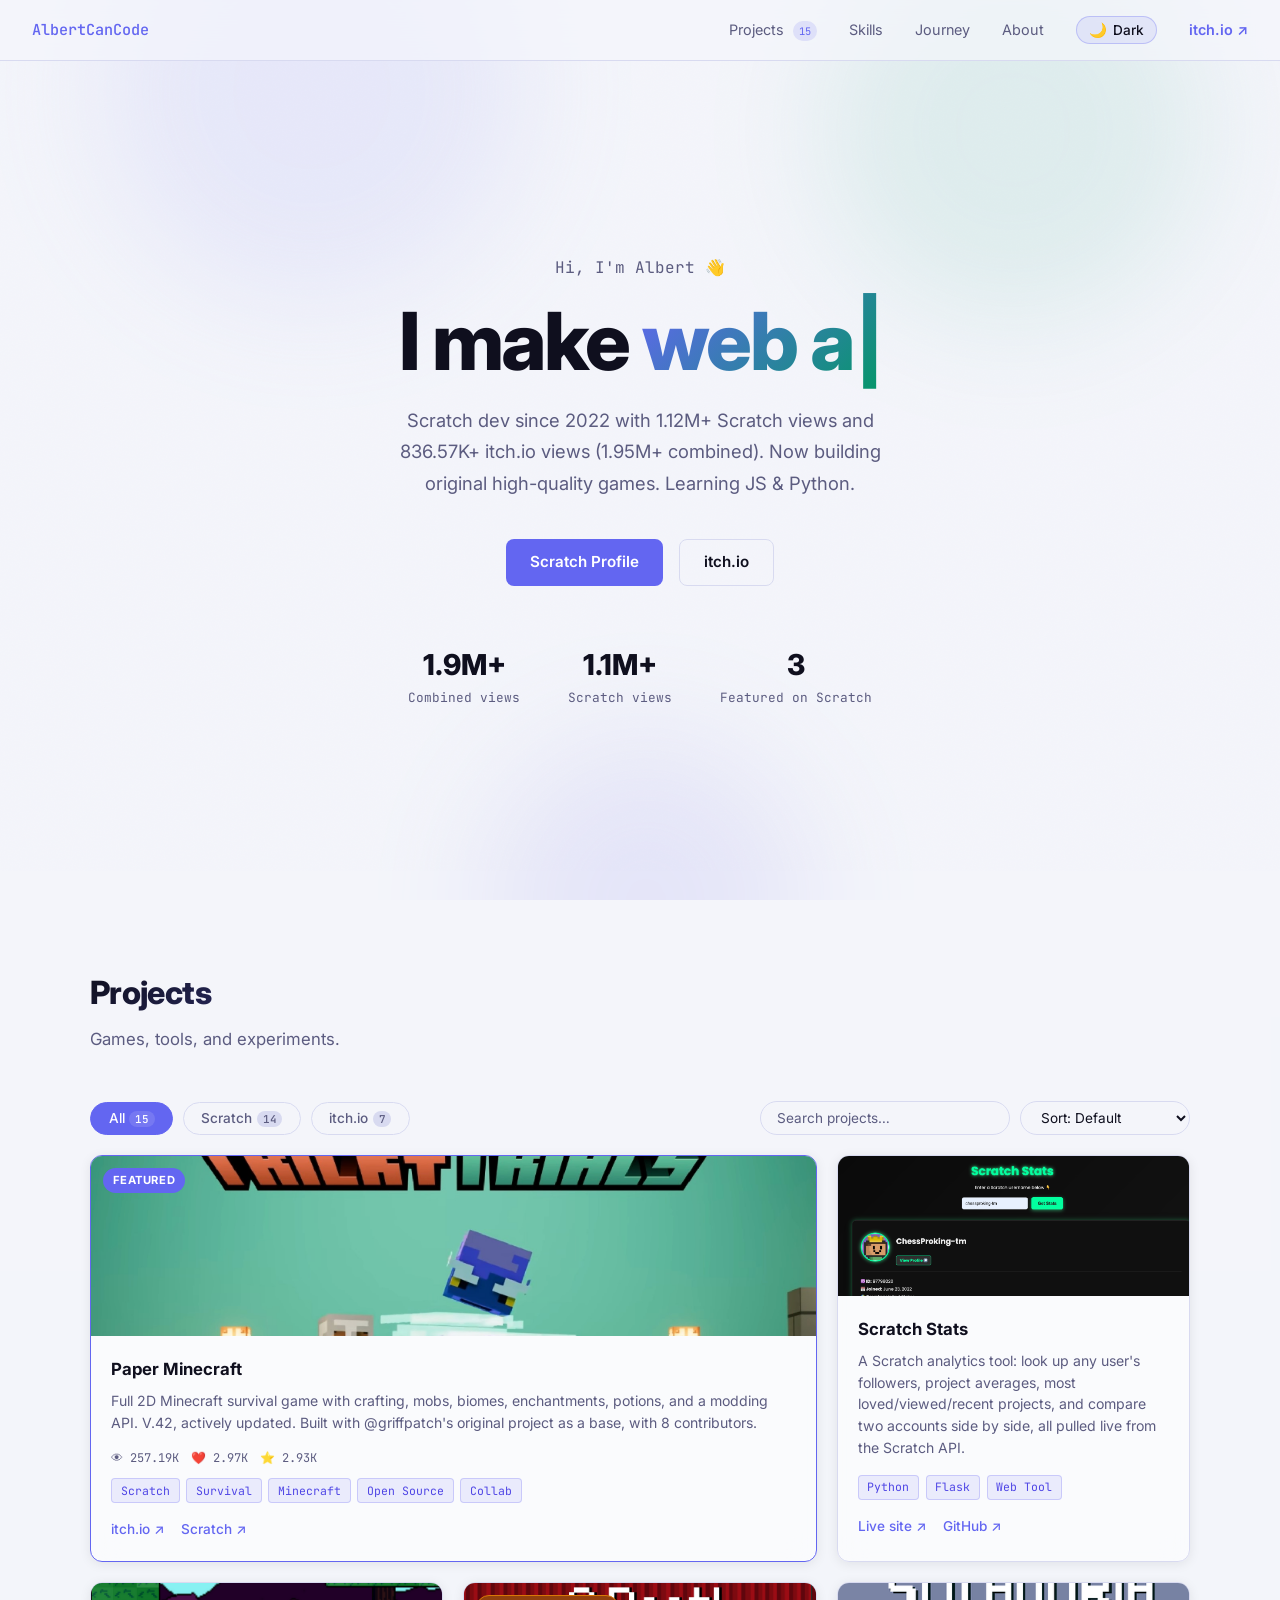
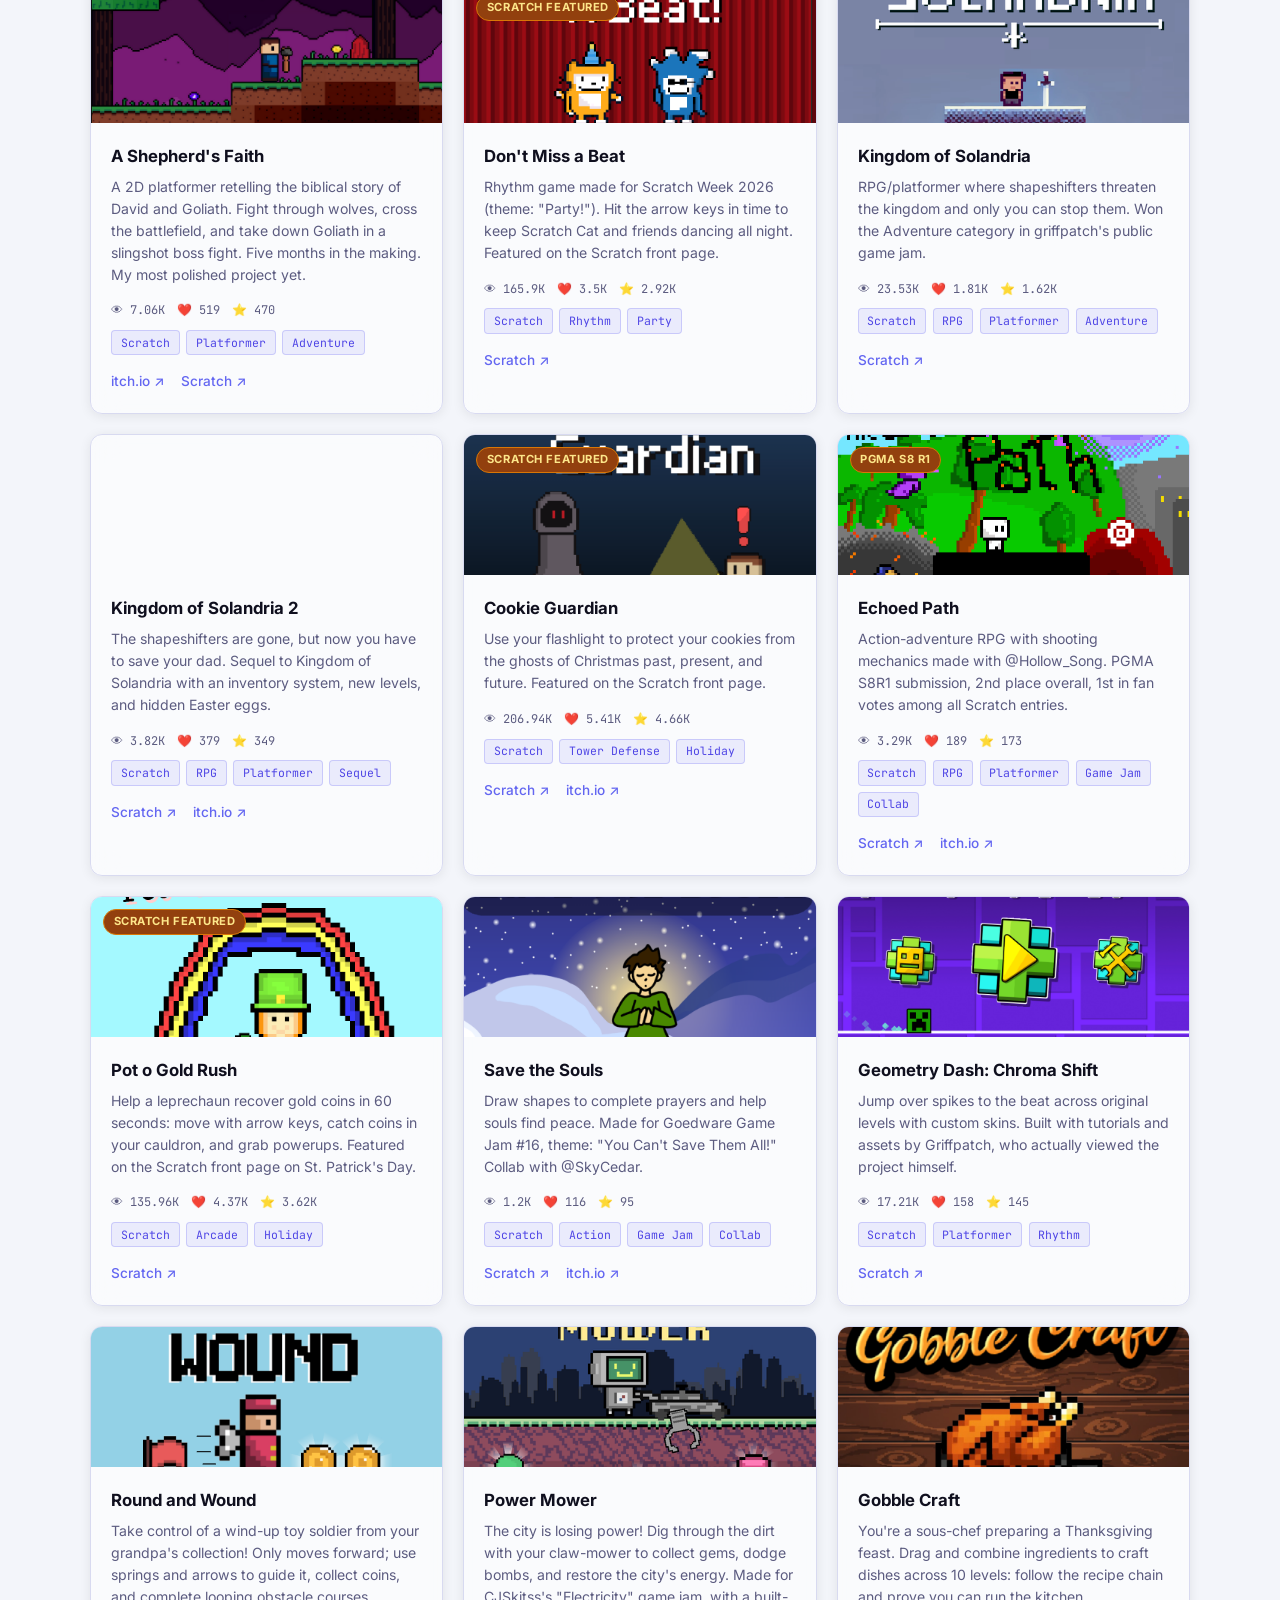
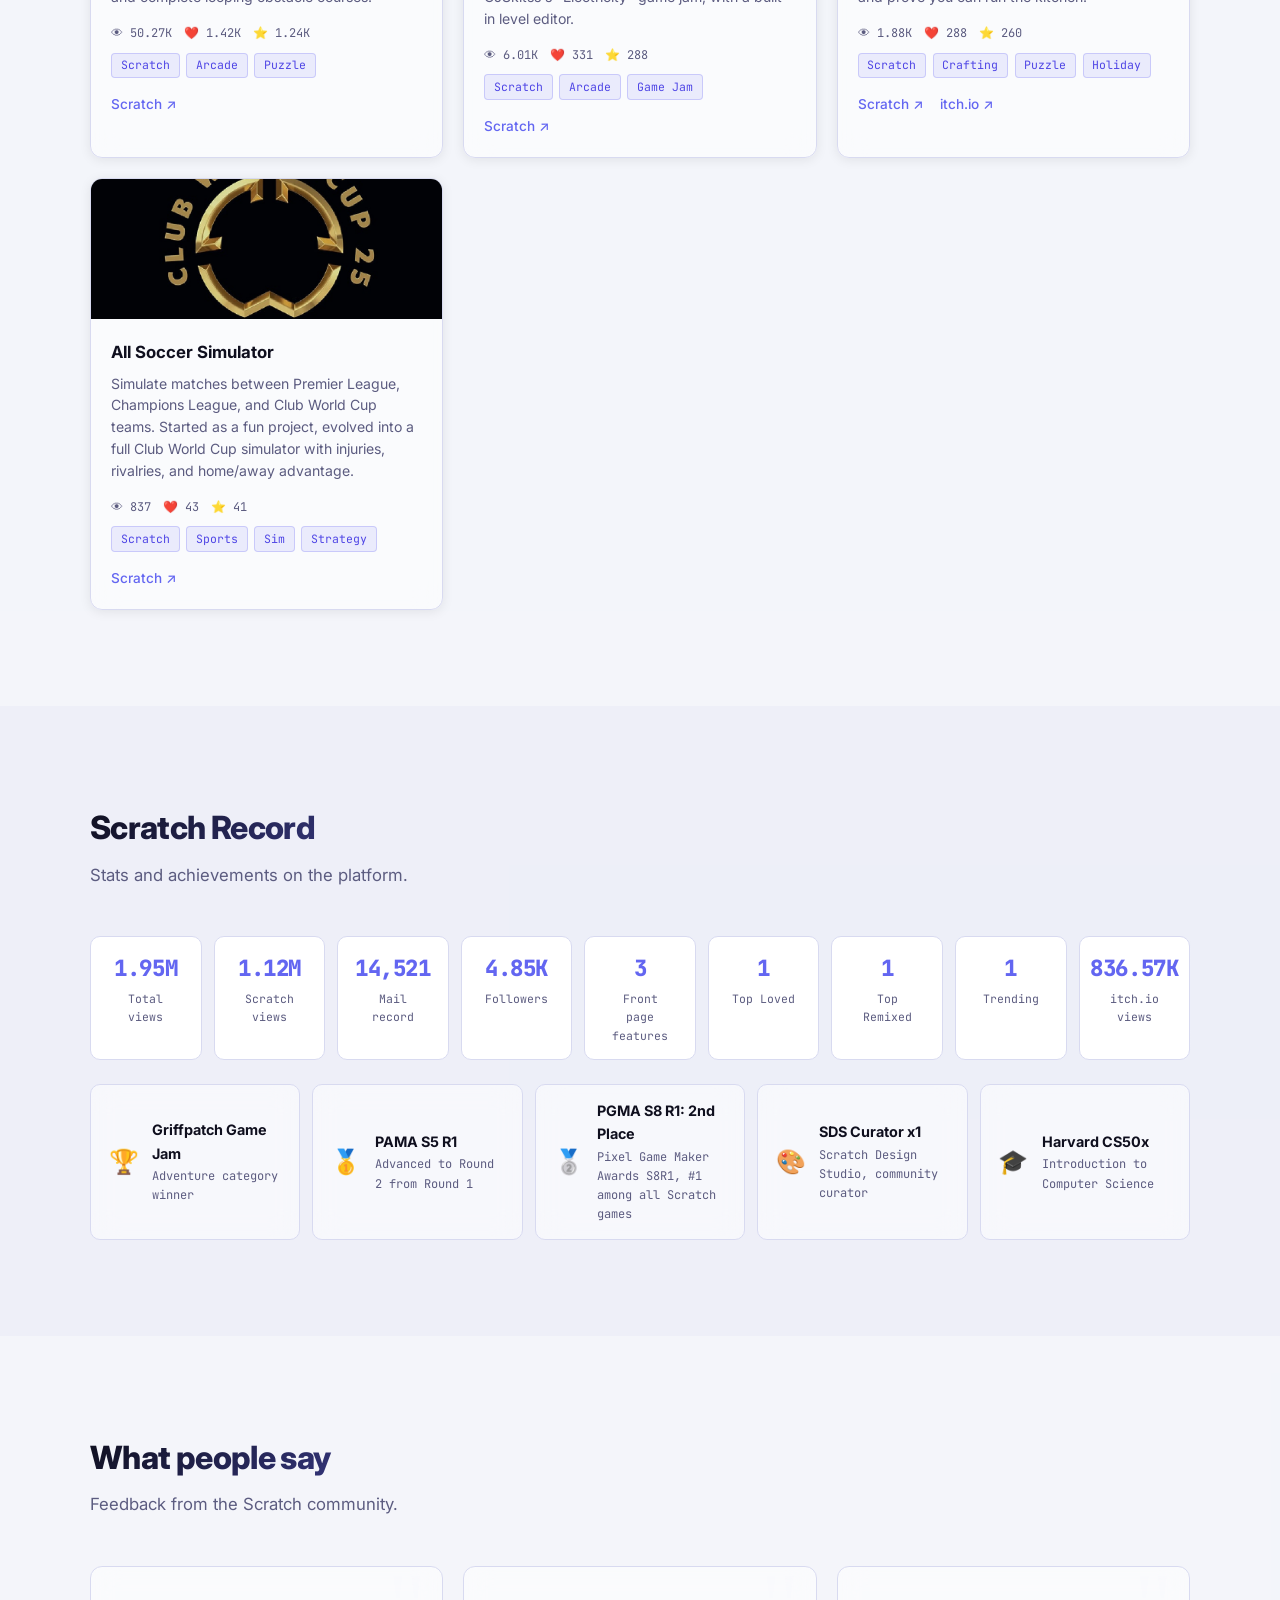
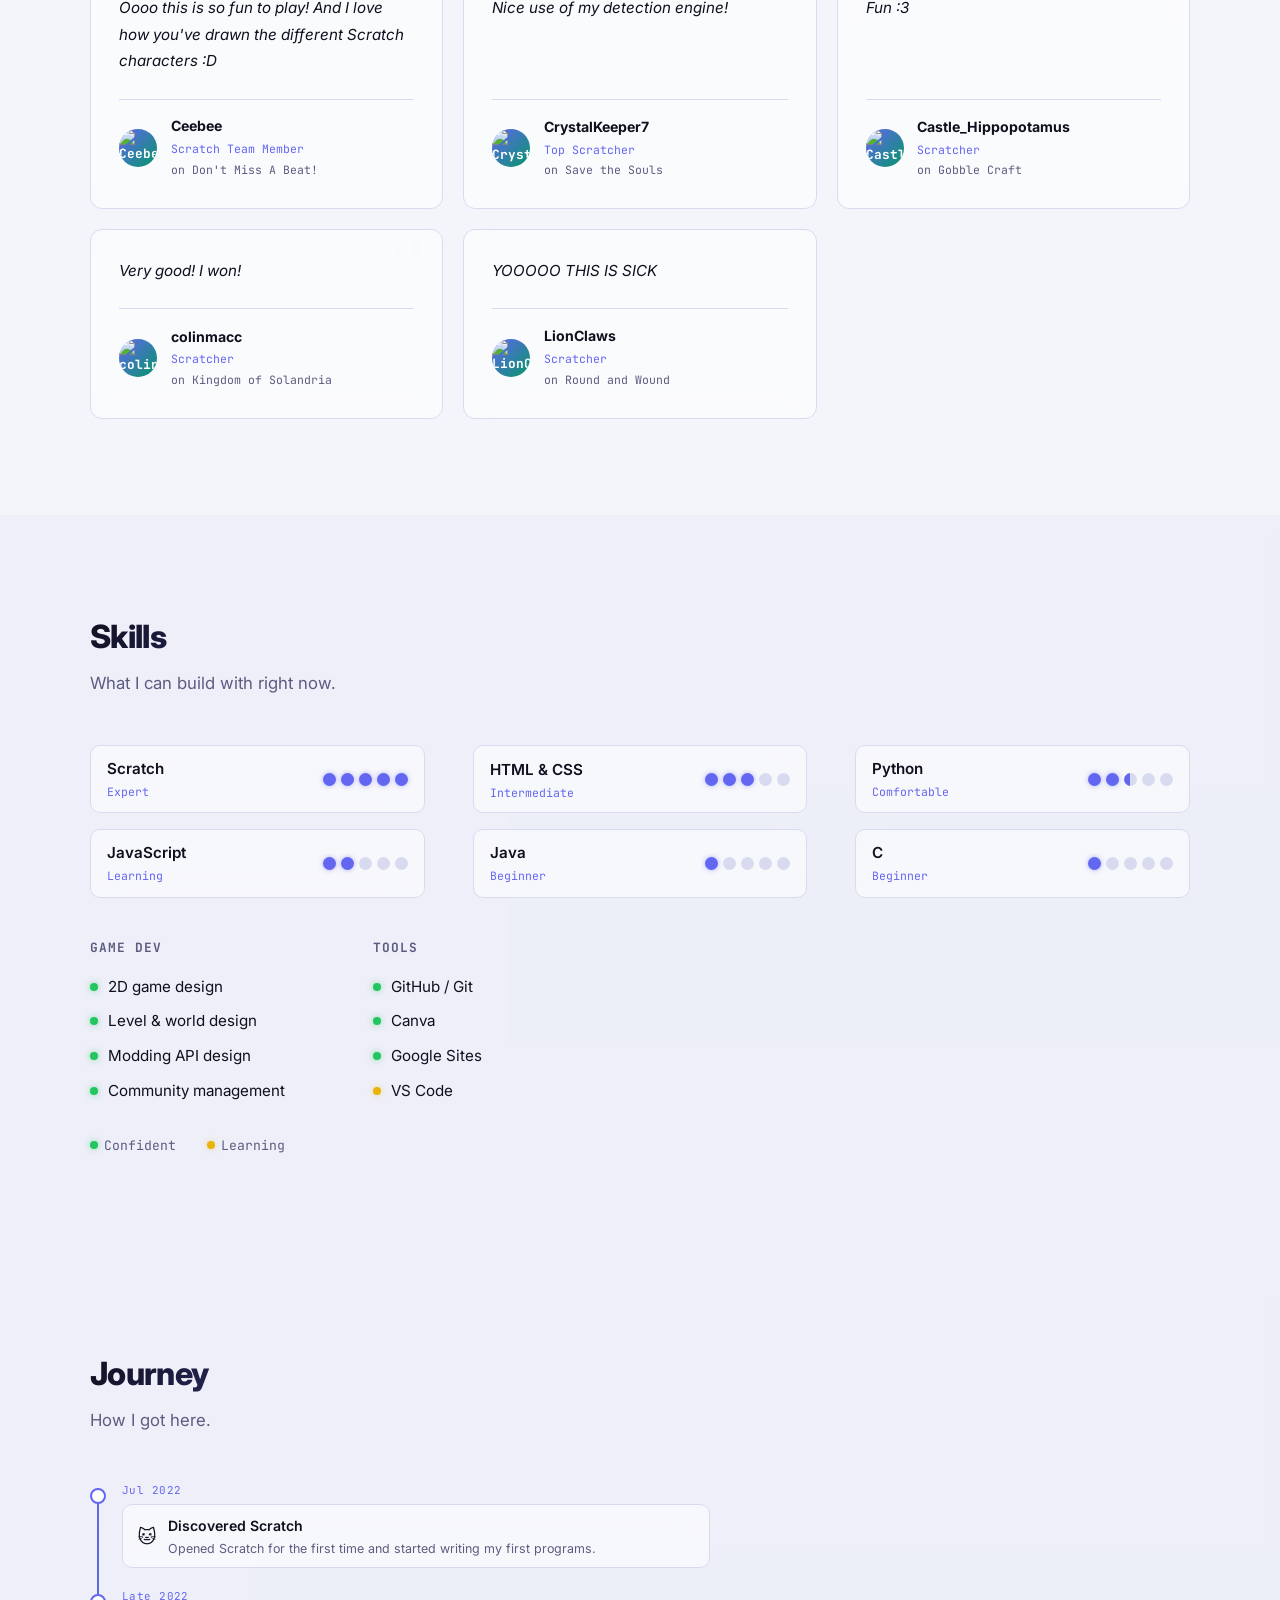
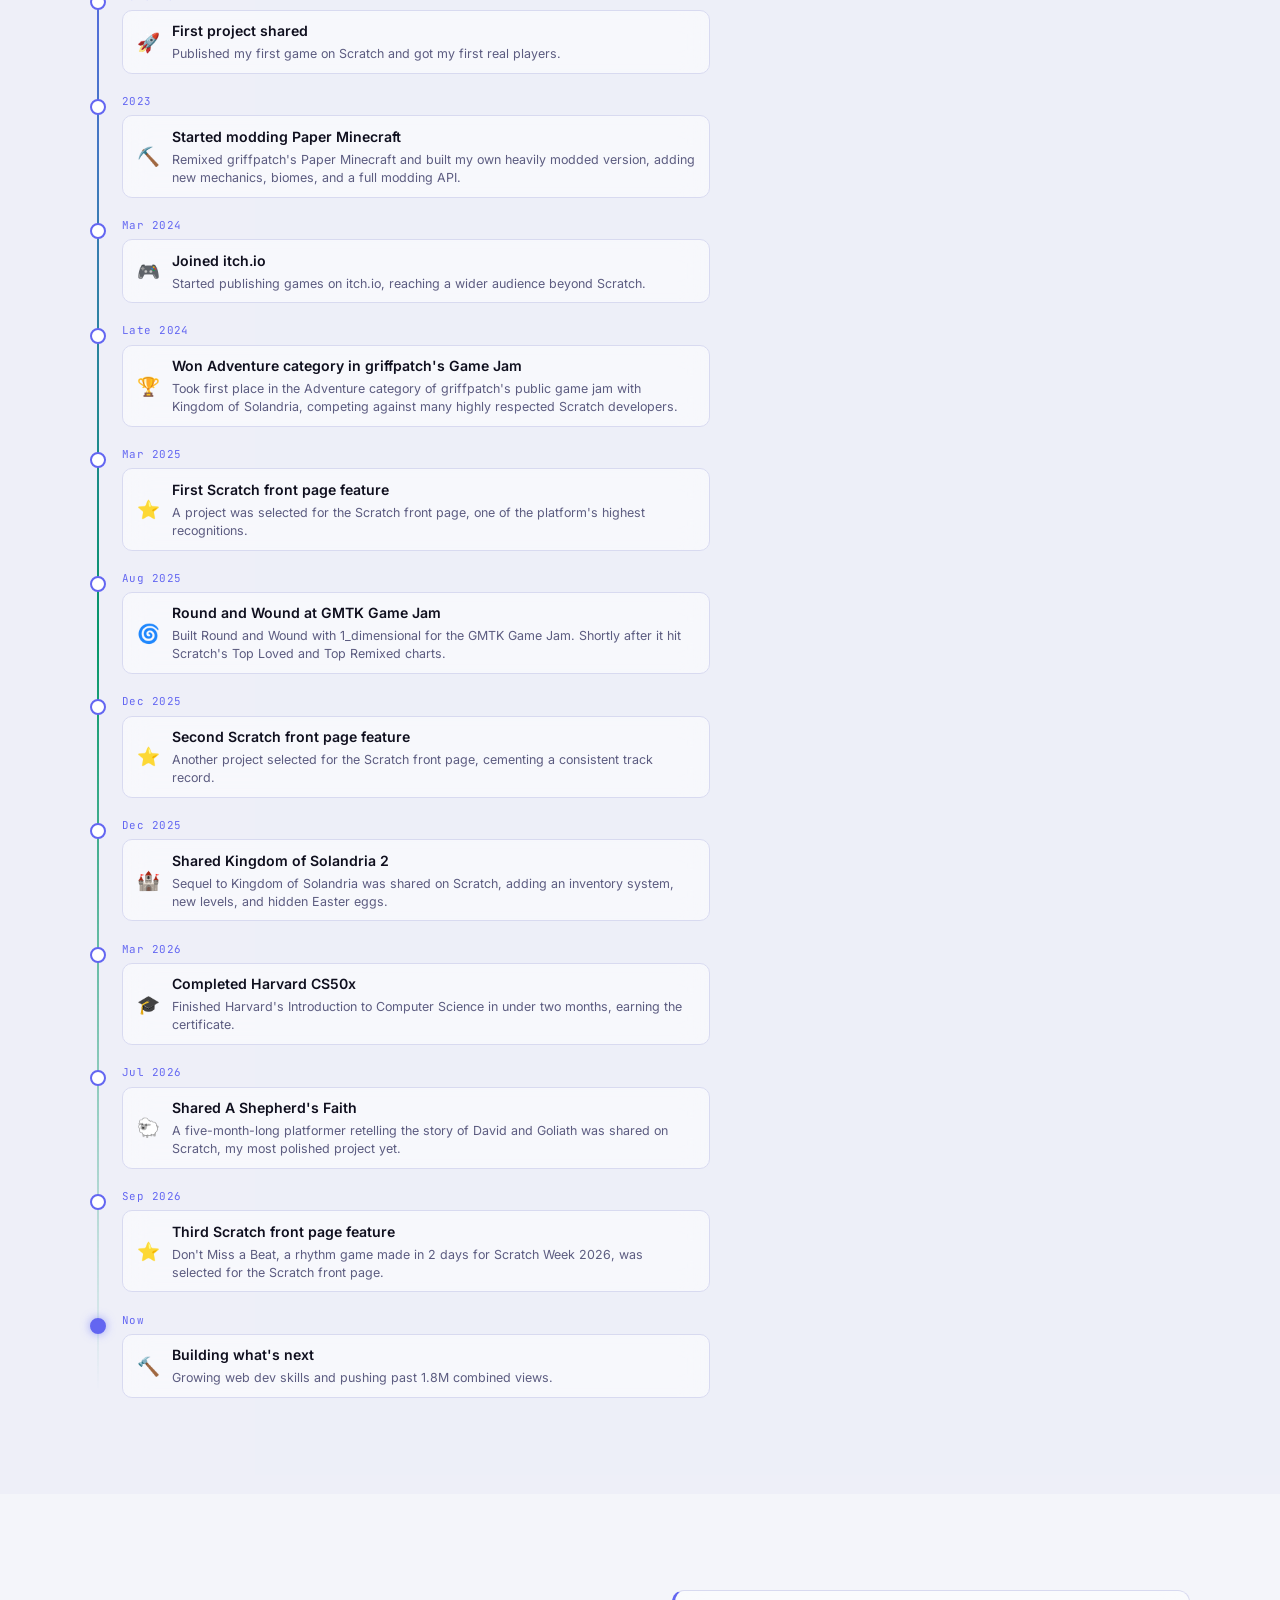
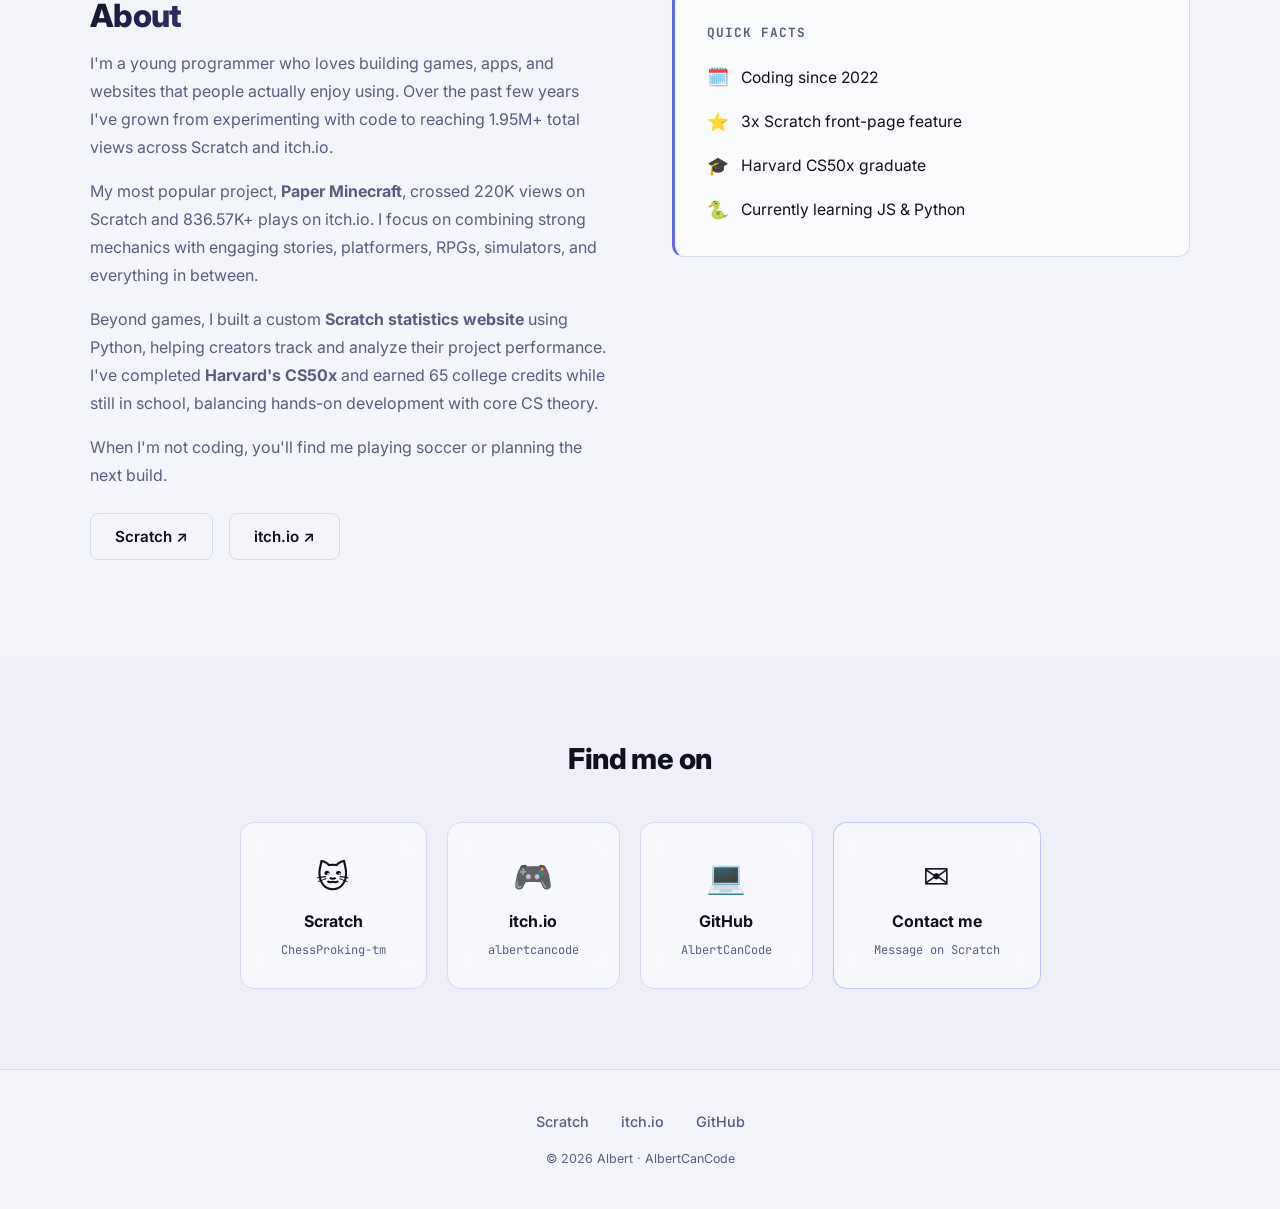
==== index.html @ 4a6a2b16 "chore: auto-update live stats" ====
<!DOCTYPE html>
<html lang="en">
<head>
  <meta charset="UTF-8" />
  <meta name="viewport" content="width=device-width, initial-scale=1.0" />
  <title>AlbertCanCode | Portfolio</title>
  <!-- Google tag (gtag.js) -->
  <script async src="https://www.googletagmanager.com/gtag/js?id=G-XPEWRXNGZ1"></script>
  <script>
    window.dataLayer = window.dataLayer || [];
    function gtag(){dataLayer.push(arguments);}
    gtag('js', new Date());
    gtag('config', 'G-XPEWRXNGZ1');
  </script>
  <!-- Primary meta -->
  <meta name="description" content="Portfolio of Albert (AlbertCanCode), young game developer with 1.95M+ views on Scratch and itch.io. Platformers, RPGs, simulators, and web projects." data-auto-meta="combined-views" />
  <meta name="author" content="Albert (AlbertCanCode)" />
  <meta name="keywords" content="AlbertCanCode, Scratch developer, game developer, Paper Minecraft, Scratch games, platformer, RPG, itch.io, portfolio" />
  <meta name="robots" content="index, follow" />
  <meta name="theme-color" content="#6366f1" />
  <link rel="canonical" href="https://albertcancode.me/" />
  <link rel="sitemap" type="application/xml" href="/sitemap.xml" />

  <!-- JSON-LD structured data -->
  <script type="application/ld+json">
  {
    "@context": "https://schema.org",
    "@type": "Person",
    "name": "Albert",
    "url": "https://albertcancode.me",
    "jobTitle": "Game Developer",
    "description": "Young game developer with 1.95M+ views on Scratch and itch.io.",
    "sameAs": [
      "https://scratch.mit.edu/users/ChessProking-tm/",
      "https://albertcancode.itch.io",
      "https://github.com/AlbertCanCode"
    ]
  }
  </script>

  <!-- JSON-LD structured data: individual games -->
  <script type="application/ld+json">
  {
    "@context": "https://schema.org",
    "@graph": [
      {
        "@type": "VideoGame",
        "name": "Paper Minecraft",
        "url": "https://scratch.mit.edu/projects/807697148/",
        "image": "https://albertcancode.me/images/paper-minecraft.png",
        "description": "Full 2D Minecraft survival game with crafting, mobs, biomes, enchantments, potions, and a modding API. V.42, actively updated. Built with @griffpatch's original project as a base, with 8 contributors.",
        "genre": ["Survival", "Minecraft"],
        "applicationCategory": "Game",
        "operatingSystem": "Web Browser",
        "author": { "@type": "Person", "name": "Albert", "url": "https://albertcancode.me" }
      },
      {
        "@type": "VideoGame",
        "name": "A Shepherd's Faith",
        "url": "https://scratch.mit.edu/projects/1364940207/",
        "image": "https://albertcancode.me/images/a-shepards-faith.png",
        "description": "A 2D platformer retelling the biblical story of David and Goliath. Fight through wolves, cross the battlefield, and take down Goliath in a slingshot boss fight. Five months in the making. My most polished project yet.",
        "genre": ["Platformer", "Adventure"],
        "applicationCategory": "Game",
        "operatingSystem": "Web Browser",
        "author": { "@type": "Person", "name": "Albert", "url": "https://albertcancode.me" }
      },
      {
        "@type": "VideoGame",
        "name": "Don't Miss a Beat",
        "url": "https://scratch.mit.edu/projects/1317452321/",
        "image": "https://albertcancode.me/images/dont-miss-a-beat.png",
        "description": "Rhythm game made for Scratch Week 2026 (theme: \"Party!\"). Hit the arrow keys in time to keep Scratch Cat and friends dancing all night. Featured on the Scratch front page.",
        "genre": ["Rhythm", "Music", "Party"],
        "applicationCategory": "Game",
        "operatingSystem": "Web Browser",
        "author": { "@type": "Person", "name": "Albert", "url": "https://albertcancode.me" }
      },
      {
        "@type": "VideoGame",
        "name": "Kingdom of Solandria",
        "url": "https://scratch.mit.edu/projects/1100198505/",
        "image": "https://albertcancode.me/images/kingdom-of-solandria-1.png",
        "description": "RPG/platformer where shapeshifters threaten the kingdom and only you can stop them. Won the Adventure category in griffpatch's public game jam.",
        "genre": ["RPG", "Platformer", "Adventure"],
        "applicationCategory": "Game",
        "operatingSystem": "Web Browser",
        "author": { "@type": "Person", "name": "Albert", "url": "https://albertcancode.me" }
      },
      {
        "@type": "VideoGame",
        "name": "Cookie Guardian",
        "url": "https://scratch.mit.edu/projects/1251202591/",
        "image": "https://albertcancode.me/images/cookie-guardian.png",
        "description": "Use your flashlight to protect your cookies from the ghosts of Christmas past, present, and future. Featured on the Scratch front page.",
        "genre": ["Tower Defense", "Holiday"],
        "applicationCategory": "Game",
        "operatingSystem": "Web Browser",
        "author": { "@type": "Person", "name": "Albert", "url": "https://albertcancode.me" }
      },
      {
        "@type": "VideoGame",
        "name": "Echoed Path",
        "url": "https://scratch.mit.edu/projects/1257684630/",
        "image": "https://albertcancode.me/images/echoed-path.png",
        "description": "Action-adventure RPG with shooting mechanics made with @Hollow_Song. PGMA S8R1 submission, 2nd place overall, 1st in fan votes among all Scratch entries.",
        "genre": ["RPG", "Platformer", "Game Jam"],
        "applicationCategory": "Game",
        "operatingSystem": "Web Browser",
        "author": { "@type": "Person", "name": "Albert", "url": "https://albertcancode.me" }
      },
      {
        "@type": "VideoGame",
        "name": "Pot o Gold Rush",
        "url": "https://scratch.mit.edu/projects/1147462165/",
        "image": "https://albertcancode.me/images/pot-o-gold-rush.png",
        "description": "Help a leprechaun recover gold coins in 60 seconds: move with arrow keys, catch coins in your cauldron, and grab powerups. Featured on the Scratch front page on St. Patrick's Day.",
        "genre": ["Arcade", "Holiday"],
        "applicationCategory": "Game",
        "operatingSystem": "Web Browser",
        "author": { "@type": "Person", "name": "Albert", "url": "https://albertcancode.me" }
      },
      {
        "@type": "VideoGame",
        "name": "Kingdom of Solandria 2",
        "url": "https://scratch.mit.edu/projects/1258036936/",
        "image": "https://albertcancode.me/images/kingdom-of-solandria-2.png",
        "description": "The shapeshifters are gone, but now you have to save your dad. Sequel to Kingdom of Solandria with an inventory system, new levels, and hidden Easter eggs.",
        "genre": ["RPG", "Platformer", "Sequel"],
        "applicationCategory": "Game",
        "operatingSystem": "Web Browser",
        "author": { "@type": "Person", "name": "Albert", "url": "https://albertcancode.me" }
      },
      {
        "@type": "VideoGame",
        "name": "Save the Souls",
        "url": "https://scratch.mit.edu/projects/1291794439/",
        "image": "https://albertcancode.me/images/save-the-souls.png",
        "description": "Draw shapes to complete prayers and help souls find peace. Made for Goedware Game Jam #16, theme: \"You Can't Save Them All!\" Collab with @SkyCedar.",
        "genre": ["Action", "Game Jam"],
        "applicationCategory": "Game",
        "operatingSystem": "Web Browser",
        "author": { "@type": "Person", "name": "Albert", "url": "https://albertcancode.me" }
      },
      {
        "@type": "VideoGame",
        "name": "Geometry Dash: Chroma Shift",
        "url": "https://scratch.mit.edu/projects/884017618/",
        "image": "https://albertcancode.me/images/geometry-dash.png",
        "description": "Jump over spikes to the beat across original levels with custom skins. Built with tutorials and assets by Griffpatch, who actually viewed the project himself.",
        "genre": ["Platformer", "Rhythm"],
        "applicationCategory": "Game",
        "operatingSystem": "Web Browser",
        "author": { "@type": "Person", "name": "Albert", "url": "https://albertcancode.me" }
      },
      {
        "@type": "VideoGame",
        "name": "Round and Wound",
        "url": "https://scratch.mit.edu/projects/1212065140/",
        "image": "https://albertcancode.me/images/round-and-wound.png",
        "description": "Take control of a wind-up toy soldier from your grandpa's collection! Only moves forward; use springs and arrows to guide it, collect coins, and complete looping obstacle courses.",
        "genre": ["Arcade", "Puzzle"],
        "applicationCategory": "Game",
        "operatingSystem": "Web Browser",
        "author": { "@type": "Person", "name": "Albert", "url": "https://albertcancode.me" }
      },
      {
        "@type": "VideoGame",
        "name": "Power Mower",
        "url": "https://scratch.mit.edu/projects/1219474888/",
        "image": "https://albertcancode.me/images/power-mower.png",
        "description": "The city is losing power! Dig through the dirt with your claw-mower to collect gems, dodge bombs, and restore the city's energy. Made for CJSkitss's \"Electricity\" game jam, with a built-in level editor.",
        "genre": ["Arcade", "Game Jam"],
        "applicationCategory": "Game",
        "operatingSystem": "Web Browser",
        "author": { "@type": "Person", "name": "Albert", "url": "https://albertcancode.me" }
      },
      {
        "@type": "VideoGame",
        "name": "Gobble Craft",
        "url": "https://scratch.mit.edu/projects/1245605623/",
        "image": "https://albertcancode.me/images/gobble-craft.png",
        "description": "You're a sous-chef preparing a Thanksgiving feast. Drag and combine ingredients to craft dishes across 10 levels: follow the recipe chain and prove you can run the kitchen.",
        "genre": ["Crafting", "Puzzle", "Holiday"],
        "applicationCategory": "Game",
        "operatingSystem": "Web Browser",
        "author": { "@type": "Person", "name": "Albert", "url": "https://albertcancode.me" }
      },
      {
        "@type": "VideoGame",
        "name": "All Soccer Simulator",
        "url": "https://scratch.mit.edu/projects/1115457053/",
        "image": "https://albertcancode.me/images/soccer-simulator.png",
        "description": "Simulate matches between Premier League, Champions League, and Club World Cup teams. Started as a fun project, evolved into a full Club World Cup simulator with injuries, rivalries, and home/away advantage.",
        "genre": ["Sports", "Sim", "Strategy"],
        "applicationCategory": "Game",
        "operatingSystem": "Web Browser",
        "author": { "@type": "Person", "name": "Albert", "url": "https://albertcancode.me" }
      },
      {
        "@type": "WebApplication",
        "name": "Scratch Stats",
        "url": "https://scratchstats-te16.onrender.com/",
        "image": "https://albertcancode.me/images/scratch-stats.png",
        "description": "A Scratch analytics tool: look up any user's followers, project averages, most loved/viewed/recent projects, and compare two accounts side by side, all pulled live from the Scratch API.",
        "applicationCategory": "DeveloperApplication",
        "operatingSystem": "Web Browser",
        "author": { "@type": "Person", "name": "Albert", "url": "https://albertcancode.me" }
      }
    ]
  }
  </script>

  <!-- Open Graph -->
  <meta property="og:type" content="website" />
  <meta property="og:url" content="https://albertcancode.me/" />
  <meta property="og:title" content="AlbertCanCode | Portfolio" />
  <meta property="og:description" content="Young game developer with 1.95M+ views. Scratch platformers, RPGs, simulators, and web projects." />
  <meta property="og:image" content="https://albertcancode.me/images/paper-minecraft.png" />

  <!-- Twitter card -->
  <meta name="twitter:card" content="summary_large_image" />
  <meta name="twitter:title" content="AlbertCanCode | Portfolio" />
  <meta name="twitter:description" content="Young game developer with 1.95M+ views. Scratch platformers, RPGs, simulators, and web projects." />
  <meta name="twitter:image" content="https://albertcancode.me/images/paper-minecraft.png" />

  <link rel="preconnect" href="https://fonts.googleapis.com" />
  <link rel="preconnect" href="https://fonts.gstatic.com" crossorigin />
  <link href="https://fonts.googleapis.com/css2?family=Inter:wght@400;500;600;700;800&family=JetBrains+Mono:wght@400;500&display=swap" rel="stylesheet" />
  <link rel="stylesheet" href="style.css" />
  <link rel="icon" type="image/png" href="favicon.png" />
  <link rel="apple-touch-icon" href="favicon.png" />
  <link rel="manifest" href="site.webmanifest" />
</head>
<body>

  <!-- PAGE AURORA: fixed behind the entire page so the glow is continuous while scrolling -->
  <div class="page-aurora" aria-hidden="true">
    <span class="aurora-blob aurora-blob-1"></span>
    <span class="aurora-blob aurora-blob-2"></span>
    <span class="aurora-blob aurora-blob-3"></span>
  </div>

  <a href="#main-content" class="skip-link">Skip to content</a>

  <!-- SCROLL PROGRESS -->
  <div class="scroll-progress" id="scrollProgress"></div>

  <!-- NAV -->
  <nav>
    <span class="nav-logo">AlbertCanCode</span>
    <button class="nav-hamburger" id="navToggle" aria-label="Toggle menu">
      <span></span><span></span><span></span>
    </button>
    <ul id="navMenu">
      <li><a href="#projects">Projects <span class="nav-count">13</span></a></li>
      <li><a href="#skills">Skills</a></li>
      <li><a href="#journey">Journey</a></li>
      <li><a href="#about">About</a></li>
      <li>
        <button class="theme-toggle" id="themeToggle" aria-label="Toggle light/dark mode">
          <span class="theme-icon">☀️</span>
          <span class="theme-label">Light</span>
        </button>
      </li>
      <li><a href="https://albertcancode.itch.io" target="_blank" rel="noopener" class="nav-cta">itch.io ↗</a></li>
    </ul>
  </nav>

  <!-- HERO -->
  <section class="hero" id="main-content">
    <div class="hero-inner">
      <p class="hero-eyebrow">Hi, I'm Albert 👋</p>
      <h1>I make <span class="accent typed" id="typedText"></span></h1>
      <p class="hero-sub">
        Scratch dev since 2022 with <span data-auto="scratch-views">1.12M+</span> Scratch views
        and <span data-auto="itch-views">836.57K+</span> itch.io views
        (<span data-auto="combined-views">1.95M+</span> combined).
        Now building original high-quality games. Learning JS &amp; Python.
      </p>
      <div class="hero-links">
        <a href="https://scratch.mit.edu/users/ChessProking-tm/" target="_blank" rel="noopener" class="btn btn-primary">Scratch Profile</a>
        <a href="https://albertcancode.itch.io" target="_blank" rel="noopener" class="btn btn-outline">itch.io</a>
      </div>
      <div class="hero-stats">
        <div class="stat"><span class="stat-num" data-target="1.95" data-suffix="M+" data-stat="combined-views">1.95M+</span><span class="stat-label">Combined views</span></div>
        <div class="stat"><span class="stat-num" data-target="1.12" data-suffix="M+" data-stat="scratch-views">1.12M+</span><span class="stat-label">Scratch views</span></div>
        <div class="stat"><span class="stat-num" data-target="3" data-suffix="">3</span><span class="stat-label">Featured on Scratch</span></div>
      </div>
    </div>
  </section>

  <!-- PROJECTS -->
  <section id="projects" class="section">
    <div class="container">
      <h2 class="section-title">Projects</h2>
      <p class="section-sub">Games, tools, and experiments.</p>
      <div class="projects-controls">
        <div class="filter-bar">
          <button class="filter-btn active" data-filter="all">All</button>
          <button class="filter-btn" data-filter="scratch">Scratch</button>
          <button class="filter-btn" data-filter="itch">itch.io</button>
        </div>
        <div class="projects-controls-right">
          <input type="text" id="projectSearch" class="project-search" placeholder="Search projects…" aria-label="Search projects">
          <select id="projectSort" class="project-sort" aria-label="Sort projects">
            <option value="default">Sort: Default</option>
            <option value="views">Sort: Most Viewed</option>
            <option value="loves">Sort: Most Loved</option>
            <option value="newest">Sort: Newest</option>
          </select>
        </div>
      </div>
      <p id="noResults" class="no-results hidden">No projects match your search.</p>
      <div class="projects-grid">

        <!-- PAPER MINECRAFT - FEATURED -->
        <article class="card card-featured" data-shared="2023-09-10">
          <div class="card-badge">Featured</div>
          <div class="card-img"><img src="images/paper-minecraft.png" alt="Paper Minecraft thumbnail" decoding="async" /></div>
          <div class="card-body">
            <h3>Paper Minecraft</h3>
            <p>Full 2D Minecraft survival game with crafting, mobs, biomes, enchantments, potions, and a modding API. V.42, actively updated. Built with @griffpatch's original project as a base, with 8 contributors.</p>
            <div class="card-stats">
              <span class="card-stat-item">👁 <span data-auto="project-807697148-views">257.19K</span></span>
              <span class="card-stat-item">❤️ <span data-auto="project-807697148-loves">2.97K</span></span>
              <span class="card-stat-item">⭐ <span data-auto="project-807697148-faves">2.93K</span></span>
            </div>
            <div class="card-tags">
              <span class="tag">Scratch</span><span class="tag">Survival</span><span class="tag">Minecraft</span><span class="tag">Open Source</span><span class="tag">Collab</span>
            </div>
            <div class="card-links">
              <a href="https://albertcancode.itch.io/paper-minecraft-121-update" target="_blank" rel="noopener">itch.io ↗</a>
              <a href="https://scratch.mit.edu/projects/807697148/" target="_blank" rel="noopener">Scratch ↗</a>
            </div>
          </div>
        </article>

        <!-- SCRATCH STATS -->
        <article class="card" data-shared="2026-07-30">
          <div class="card-img"><img src="images/scratch-stats.png" alt="Scratch Stats thumbnail" loading="lazy" decoding="async" /></div>
          <div class="card-body">
            <h3>Scratch Stats</h3>
            <p>A Scratch analytics tool: look up any user's followers, project averages, most loved/viewed/recent projects, and compare two accounts side by side, all pulled live from the Scratch API.</p>
            <div class="card-tags">
              <span class="tag">Python</span><span class="tag">Flask</span><span class="tag">Web Tool</span>
            </div>
            <div class="card-links">
              <a href="https://scratchstats-te16.onrender.com/" target="_blank" rel="noopener">Live site ↗</a>
              <a href="https://github.com/AlbertCanCode/scratchstats" target="_blank" rel="noopener">GitHub ↗</a>
            </div>
          </div>
        </article>

        <!-- A SHEPHERD'S FAITH -->
        <article class="card" data-shared="2026-07-31">
          <div class="card-img"><img src="images/a-shepards-faith.png" alt="A Shepherd's Faith thumbnail" loading="lazy" decoding="async" /></div>
          <div class="card-body">
            <h3>A Shepherd's Faith</h3>
            <p>A 2D platformer retelling the biblical story of David and Goliath. Fight through wolves, cross the battlefield, and take down Goliath in a slingshot boss fight. Five months in the making. My most polished project yet.</p>
            <div class="card-stats">
              <span class="card-stat-item">👁 <span data-auto="project-1364940207-views">7.06K</span></span>
              <span class="card-stat-item">❤️ <span data-auto="project-1364940207-loves">519</span></span>
              <span class="card-stat-item">⭐ <span data-auto="project-1364940207-faves">470</span></span>
            </div>
            <div class="card-tags">
              <span class="tag">Scratch</span><span class="tag">Platformer</span><span class="tag">Adventure</span>
            </div>
            <div class="card-links">
              <a href="https://albertcancode.itch.io/a-shepards-faith" target="_blank" rel="noopener">itch.io ↗</a>
              <a href="https://scratch.mit.edu/projects/1364940207/" target="_blank" rel="noopener">Scratch ↗</a>
            </div>
          </div>
        </article>

        <!-- DON'T MISS A BEAT -->
        <article class="card" data-shared="2026-05-08">
          <div class="card-badge card-badge-featured">Scratch Featured</div>
          <div class="card-img"><img src="images/dont-miss-a-beat.png" alt="Don't Miss a Beat thumbnail" loading="lazy" decoding="async" /></div>
          <div class="card-body">
            <h3>Don't Miss a Beat</h3>
            <p>Rhythm game made for Scratch Week 2026 (theme: "Party!"). Hit the arrow keys in time to keep Scratch Cat and friends dancing all night. Featured on the Scratch front page.</p>
            <div class="card-stats">
              <span class="card-stat-item">👁 <span data-auto="project-1317452321-views">165.9K</span></span>
              <span class="card-stat-item">❤️ <span data-auto="project-1317452321-loves">3.5K</span></span>
              <span class="card-stat-item">⭐ <span data-auto="project-1317452321-faves">2.92K</span></span>
            </div>
            <div class="card-tags">
              <span class="tag">Scratch</span><span class="tag">Rhythm</span><span class="tag">Party</span>
            </div>
            <div class="card-links">
              <a href="https://scratch.mit.edu/projects/1317452321/" target="_blank" rel="noopener">Scratch ↗</a>
            </div>
          </div>
        </article>

        <!-- KINGDOM OF SOLANDRIA -->
        <article class="card" data-shared="2025-03-18">
          <div class="card-img"><img src="images/kingdom-of-solandria-1.png" alt="Kingdom of Solandria thumbnail" loading="lazy" decoding="async" /></div>
          <div class="card-body">
            <h3>Kingdom of Solandria</h3>
            <p>RPG/platformer where shapeshifters threaten the kingdom and only you can stop them. Won the Adventure category in griffpatch's public game jam.</p>
            <div class="card-stats">
              <span class="card-stat-item">👁 <span data-auto="project-1100198505-views">23.53K</span></span>
              <span class="card-stat-item">❤️ <span data-auto="project-1100198505-loves">1.81K</span></span>
              <span class="card-stat-item">⭐ <span data-auto="project-1100198505-faves">1.62K</span></span>
            </div>
            <div class="card-tags">
              <span class="tag">Scratch</span><span class="tag">RPG</span><span class="tag">Platformer</span><span class="tag">Adventure</span>
            </div>
            <div class="card-links">
              <a href="https://scratch.mit.edu/projects/1100198505/" target="_blank" rel="noopener">Scratch ↗</a>
            </div>
          </div>
        </article>

        <!-- KINGDOM OF SOLANDRIA 2 -->
        <article class="card" data-shared="2025-12-25">
          <div class="card-img"><img src="images/kingdom-of-solandria-2.png" alt="Kingdom of Solandria 2 thumbnail" loading="lazy" decoding="async" /></div>
          <div class="card-body">
            <h3>Kingdom of Solandria 2</h3>
            <p>The shapeshifters are gone, but now you have to save your dad. Sequel to Kingdom of Solandria with an inventory system, new levels, and hidden Easter eggs.</p>
            <div class="card-stats">
              <span class="card-stat-item">👁 <span data-auto="project-1258036936-views">3.82K</span></span>
              <span class="card-stat-item">❤️ <span data-auto="project-1258036936-loves">379</span></span>
              <span class="card-stat-item">⭐ <span data-auto="project-1258036936-faves">349</span></span>
            </div>
            <div class="card-tags">
              <span class="tag">Scratch</span><span class="tag">RPG</span><span class="tag">Platformer</span><span class="tag">Sequel</span>
            </div>
            <div class="card-links">
              <a href="https://scratch.mit.edu/projects/1258036936/" target="_blank" rel="noopener">Scratch ↗</a>
              <a href="https://albertcancode.itch.io/kingdom-of-solandria-2" target="_blank" rel="noopener">itch.io ↗</a>
            </div>
          </div>
        </article>

        <!-- COOKIE GUARDIAN -->
        <article class="card" data-shared="2025-12-04">
          <div class="card-badge card-badge-featured">Scratch Featured</div>
          <div class="card-img"><img src="images/cookie-guardian.png" alt="Cookie Guardian thumbnail" loading="lazy" decoding="async" /></div>
          <div class="card-body">
            <h3>Cookie Guardian</h3>
            <p>Use your flashlight to protect your cookies from the ghosts of Christmas past, present, and future. Featured on the Scratch front page.</p>
            <div class="card-stats">
              <span class="card-stat-item">👁 <span data-auto="project-1251202591-views">206.94K</span></span>
              <span class="card-stat-item">❤️ <span data-auto="project-1251202591-loves">5.41K</span></span>
              <span class="card-stat-item">⭐ <span data-auto="project-1251202591-faves">4.66K</span></span>
            </div>
            <div class="card-tags">
              <span class="tag">Scratch</span><span class="tag">Tower Defense</span><span class="tag">Holiday</span>
            </div>
            <div class="card-links">
              <a href="https://scratch.mit.edu/projects/1251202591/" target="_blank" rel="noopener">Scratch ↗</a>
              <a href="https://albertcancode.itch.io/save-the-cookies" target="_blank" rel="noopener">itch.io ↗</a>
            </div>
          </div>
        </article>

        <!-- ECHOED PATH -->
        <article class="card" data-shared="2026-01-02">
          <div class="card-badge card-badge-featured">PGMA S8 R1</div>
          <div class="card-img"><img src="images/echoed-path.png" alt="Echoed Path thumbnail" loading="lazy" decoding="async" /></div>
          <div class="card-body">
            <h3>Echoed Path</h3>
            <p>Action-adventure RPG with shooting mechanics made with @Hollow_Song. PGMA S8R1 submission, 2nd place overall, 1st in fan votes among all Scratch entries.</p>
            <div class="card-stats">
              <span class="card-stat-item">👁 <span data-auto="project-1257684630-views">3.29K</span></span>
              <span class="card-stat-item">❤️ <span data-auto="project-1257684630-loves">189</span></span>
              <span class="card-stat-item">⭐ <span data-auto="project-1257684630-faves">173</span></span>
            </div>
            <div class="card-tags">
              <span class="tag">Scratch</span><span class="tag">RPG</span><span class="tag">Platformer</span><span class="tag">Game Jam</span><span class="tag">Collab</span>
            </div>
            <div class="card-links">
              <a href="https://scratch.mit.edu/projects/1257684630/" target="_blank" rel="noopener">Scratch ↗</a>
              <a href="https://albertcancode.itch.io/the-echoed-path" target="_blank" rel="noopener">itch.io ↗</a>
            </div>
          </div>
        </article>

        <!-- POT O GOLD RUSH -->
        <article class="card" data-shared="2025-03-14">
          <div class="card-badge card-badge-featured">Scratch Featured</div>
          <div class="card-img"><img src="images/pot-o-gold-rush.png" alt="Pot o' Gold Rush thumbnail" loading="lazy" decoding="async" /></div>
          <div class="card-body">
            <h3>Pot o Gold Rush</h3>
            <p>Help a leprechaun recover gold coins in 60 seconds: move with arrow keys, catch coins in your cauldron, and grab powerups. Featured on the Scratch front page on St. Patrick's Day.</p>
            <div class="card-stats">
              <span class="card-stat-item">👁 <span data-auto="project-1147462165-views">135.96K</span></span>
              <span class="card-stat-item">❤️ <span data-auto="project-1147462165-loves">4.37K</span></span>
              <span class="card-stat-item">⭐ <span data-auto="project-1147462165-faves">3.62K</span></span>
            </div>
            <div class="card-tags">
              <span class="tag">Scratch</span><span class="tag">Arcade</span><span class="tag">Holiday</span>
            </div>
            <div class="card-links">
              <a href="https://scratch.mit.edu/projects/1147462165/" target="_blank" rel="noopener">Scratch ↗</a>
            </div>
          </div>
        </article>

        <!-- SAVE THE SOULS -->
        <article class="card" data-shared="2026-03-16">
          <div class="card-img"><img src="images/save-the-souls.png" alt="Save the Souls thumbnail" loading="lazy" decoding="async" /></div>
          <div class="card-body">
            <h3>Save the Souls</h3>
            <p>Draw shapes to complete prayers and help souls find peace. Made for Goedware Game Jam #16, theme: "You Can't Save Them All!" Collab with @SkyCedar.</p>
            <div class="card-stats">
              <span class="card-stat-item">👁 <span data-auto="project-1291794439-views">1.2K</span></span>
              <span class="card-stat-item">❤️ <span data-auto="project-1291794439-loves">116</span></span>
              <span class="card-stat-item">⭐ <span data-auto="project-1291794439-faves">95</span></span>
            </div>
            <div class="card-tags">
              <span class="tag">Scratch</span><span class="tag">Action</span><span class="tag">Game Jam</span><span class="tag">Collab</span>
            </div>
            <div class="card-links">
              <a href="https://scratch.mit.edu/projects/1291794439/" target="_blank" rel="noopener">Scratch ↗</a>
              <a href="https://albertcancode.itch.io/save-the-souls" target="_blank" rel="noopener">itch.io ↗</a>
            </div>
          </div>
        </article>

        <!-- GEOMETRY DASH -->
        <article class="card" data-shared="2023-09-10">
          <div class="card-img"><img src="images/geometry-dash.png" alt="Geometry Dash Chroma Shift thumbnail" loading="lazy" decoding="async" /></div>
          <div class="card-body">
            <h3>Geometry Dash: Chroma Shift</h3>
            <p>Jump over spikes to the beat across original levels with custom skins. Built with tutorials and assets by Griffpatch, who actually viewed the project himself.</p>
            <div class="card-stats">
              <span class="card-stat-item">👁 <span data-auto="project-884017618-views">17.21K</span></span>
              <span class="card-stat-item">❤️ <span data-auto="project-884017618-loves">158</span></span>
              <span class="card-stat-item">⭐ <span data-auto="project-884017618-faves">145</span></span>
            </div>
            <div class="card-tags">
              <span class="tag">Scratch</span><span class="tag">Platformer</span><span class="tag">Rhythm</span>
            </div>
            <div class="card-links">
              <a href="https://scratch.mit.edu/projects/884017618/" target="_blank" rel="noopener">Scratch ↗</a>
            </div>
          </div>
        </article>

        <!-- ROUND AND WOUND -->
        <article class="card" data-shared="2025-09-03">
          <div class="card-img"><img src="images/round-and-wound.png" alt="Round and Wound thumbnail" loading="lazy" decoding="async" /></div>
          <div class="card-body">
            <h3>Round and Wound</h3>
            <p>Take control of a wind-up toy soldier from your grandpa's collection! Only moves forward; use springs and arrows to guide it, collect coins, and complete looping obstacle courses.</p>
            <div class="card-stats">
              <span class="card-stat-item">👁 <span data-auto="project-1212065140-views">50.27K</span></span>
              <span class="card-stat-item">❤️ <span data-auto="project-1212065140-loves">1.42K</span></span>
              <span class="card-stat-item">⭐ <span data-auto="project-1212065140-faves">1.24K</span></span>
            </div>
            <div class="card-tags">
              <span class="tag">Scratch</span><span class="tag">Arcade</span><span class="tag">Puzzle</span>
            </div>
            <div class="card-links">
              <a href="https://scratch.mit.edu/projects/1212065140/" target="_blank" rel="noopener">Scratch ↗</a>
            </div>
          </div>
        </article>

        <!-- POWER MOWER -->
        <article class="card" data-shared="2025-09-20">
          <div class="card-img"><img src="images/power-mower.png" alt="Power Mower thumbnail" loading="lazy" decoding="async" /></div>
          <div class="card-body">
            <h3>Power Mower</h3>
            <p>The city is losing power! Dig through the dirt with your claw-mower to collect gems, dodge bombs, and restore the city's energy. Made for CJSkitss's "Electricity" game jam, with a built-in level editor.</p>
            <div class="card-stats">
              <span class="card-stat-item">👁 <span data-auto="project-1219474888-views">6.01K</span></span>
              <span class="card-stat-item">❤️ <span data-auto="project-1219474888-loves">331</span></span>
              <span class="card-stat-item">⭐ <span data-auto="project-1219474888-faves">288</span></span>
            </div>
            <div class="card-tags">
              <span class="tag">Scratch</span><span class="tag">Arcade</span><span class="tag">Game Jam</span>
            </div>
            <div class="card-links">
              <a href="https://scratch.mit.edu/projects/1219474888/" target="_blank" rel="noopener">Scratch ↗</a>
            </div>
          </div>
        </article>

        <!-- GOBBLE CRAFT -->
        <article class="card" data-shared="2025-11-20">
          <div class="card-img"><img src="images/gobble-craft.png" alt="Gobble Craft thumbnail" loading="lazy" decoding="async" /></div>
          <div class="card-body">
            <h3>Gobble Craft</h3>
            <p>You're a sous-chef preparing a Thanksgiving feast. Drag and combine ingredients to craft dishes across 10 levels: follow the recipe chain and prove you can run the kitchen.</p>
            <div class="card-stats">
              <span class="card-stat-item">👁 <span data-auto="project-1245605623-views">1.88K</span></span>
              <span class="card-stat-item">❤️ <span data-auto="project-1245605623-loves">288</span></span>
              <span class="card-stat-item">⭐ <span data-auto="project-1245605623-faves">260</span></span>
            </div>
            <div class="card-tags">
              <span class="tag">Scratch</span><span class="tag">Crafting</span><span class="tag">Puzzle</span><span class="tag">Holiday</span>
            </div>
            <div class="card-links">
              <a href="https://scratch.mit.edu/projects/1245605623/" target="_blank" rel="noopener">Scratch ↗</a>
              <a href="https://albertcancode.itch.io/gobble-craft" target="_blank" rel="noopener">itch.io ↗</a>
            </div>
          </div>
        </article>

        <!-- ALL SOCCER SIMULATOR -->
        <article class="card" data-shared="2025-01-01">
          <div class="card-img"><img src="images/soccer-simulator.png" alt="All Soccer Simulator thumbnail" loading="lazy" decoding="async" /></div>
          <div class="card-body">
            <h3>All Soccer Simulator</h3>
            <p>Simulate matches between Premier League, Champions League, and Club World Cup teams. Started as a fun project, evolved into a full Club World Cup simulator with injuries, rivalries, and home/away advantage.</p>
            <div class="card-stats">
              <span class="card-stat-item">👁 <span data-auto="project-1115457053-views">837</span></span>
              <span class="card-stat-item">❤️ <span data-auto="project-1115457053-loves">43</span></span>
              <span class="card-stat-item">⭐ <span data-auto="project-1115457053-faves">41</span></span>
            </div>
            <div class="card-tags">
              <span class="tag">Scratch</span><span class="tag">Sports</span><span class="tag">Sim</span><span class="tag">Strategy</span>
            </div>
            <div class="card-links">
              <a href="https://scratch.mit.edu/projects/1115457053/" target="_blank" rel="noopener">Scratch ↗</a>
            </div>
          </div>
        </article>

      </div>
    </div>
  </section>

  <!-- SCRATCH RECORD -->
  <section id="scratch-record" class="section section-dark">
    <div class="container">
      <h2 class="section-title">Scratch Record</h2>
      <p class="section-sub">Stats and achievements on the platform.</p>

      <div class="record-nums">
        <div class="record-stat" data-tooltip="Combined views across Scratch and itch.io">
          <span class="record-num">1.95M</span>
          <span class="record-label">Total views</span>
        </div>
        <div class="record-stat" data-tooltip="Total views across all Scratch projects">
          <span class="record-num">1.12M</span>
          <span class="record-label">Scratch views</span>
        </div>
        <div class="record-stat" data-tooltip="Most messages received in a Scratch inbox at one time">
          <span class="record-num">14,521</span>
          <span class="record-label">Mail record</span>
        </div>
        <div class="record-stat" data-tooltip="Followers on Scratch">
          <span class="record-num">4.85K</span>
          <span class="record-label">Followers</span>
        </div>
        <div class="record-stat" data-tooltip="Projects selected to appear on Scratch's front page">
          <span class="record-num">3</span>
          <span class="record-label">Front page features</span>
        </div>
        <div class="record-stat" data-tooltip="Among Scratch's most loved projects for a period">
          <span class="record-num">1</span>
          <span class="record-label">Top Loved</span>
        </div>
        <div class="record-stat" data-tooltip="Among Scratch's most remixed projects for a period">
          <span class="record-num">1</span>
          <span class="record-label">Top Remixed</span>
        </div>
        <div class="record-stat" data-tooltip="Project reached the Trending section on Scratch">
          <span class="record-num">1</span>
          <span class="record-label">Trending</span>
        </div>
        <div class="record-stat" data-tooltip="Total views across all itch.io games">
          <span class="record-num">836.57K</span>
          <span class="record-label">itch.io views</span>
        </div>
      </div>

      <div class="record-badges">
        <a href="https://www.youtube.com/watch?v=V5JamHLtMBU" target="_blank" rel="noopener" class="badge-chip">
          <span class="badge-icon">🏆</span>
          <div>
            <span class="badge-title">Griffpatch Game Jam</span>
            <span class="badge-sub">Adventure category winner</span>
          </div>
        </a>
        <a href="https://scratch.mit.edu/studios/34707987/" target="_blank" rel="noopener" class="badge-chip">
          <span class="badge-icon">🥇</span>
          <div>
            <span class="badge-title">PAMA S5 R1</span>
            <span class="badge-sub">Advanced to Round 2 from Round 1</span>
          </div>
        </a>
        <a href="https://www.pixelgamemakerawards.com/" target="_blank" rel="noopener" class="badge-chip">
          <span class="badge-icon">🥈</span>
          <div>
            <span class="badge-title">PGMA S8 R1: 2nd Place</span>
            <span class="badge-sub">Pixel Game Maker Awards S8R1, #1 among all Scratch games</span>
          </div>
        </a>
        <div class="badge-chip">
          <span class="badge-icon">🎨</span>
          <div>
            <span class="badge-title">SDS Curator x1</span>
            <span class="badge-sub">Scratch Design Studio, community curator</span>
          </div>
        </div>
        <a href="https://cs50.harvard.edu/x/" target="_blank" rel="noopener" class="badge-chip">
          <span class="badge-icon">🎓</span>
          <div>
            <span class="badge-title">Harvard CS50x</span>
            <span class="badge-sub">Introduction to Computer Science</span>
          </div>
        </a>
      </div>
    </div>
  </section>

  <!-- TESTIMONIALS -->
  <section class="section">
    <div class="container">
      <h2 class="section-title">What people say</h2>
      <p class="section-sub">Feedback from the Scratch community.</p>
      <div class="testimonials-grid">

        <div class="testimonial-card">
          <p class="testimonial-quote">Oooo this is so fun to play! And I love how you've drawn the different Scratch characters :D</p>
          <div class="testimonial-footer">
            <div class="testimonial-avatar"><img src="https://cdn2.scratch.mit.edu/get_image/user/2755634_90x90.png" alt="Ceebee" loading="lazy" decoding="async" /></div>
            <div class="testimonial-attr">
              <span class="testimonial-name">Ceebee</span>
              <span class="testimonial-role">Scratch Team Member</span>
              <span class="testimonial-context">on Don't Miss A Beat!</span>
            </div>
          </div>
        </div>

        <div class="testimonial-card">
          <p class="testimonial-quote">Nice use of my detection engine!</p>
          <div class="testimonial-footer">
            <div class="testimonial-avatar"><img src="https://cdn2.scratch.mit.edu/get_image/user/20559872_90x90.png" alt="CrystalKeeper7" loading="lazy" decoding="async" /></div>
            <div class="testimonial-attr">
              <span class="testimonial-name">CrystalKeeper7</span>
              <span class="testimonial-role">Top Scratcher</span>
              <span class="testimonial-context">on Save the Souls</span>
            </div>
          </div>
        </div>

        <div class="testimonial-card">
          <p class="testimonial-quote">Fun :3</p>
          <div class="testimonial-footer">
            <div class="testimonial-avatar"><img src="https://cdn2.scratch.mit.edu/get_image/user/58125418_90x90.png" alt="Castle_Hippopotamus" loading="lazy" decoding="async" /></div>
            <div class="testimonial-attr">
              <span class="testimonial-name">Castle_Hippopotamus</span>
              <span class="testimonial-role">Scratcher</span>
              <span class="testimonial-context">on Gobble Craft</span>
            </div>
          </div>
        </div>

        <div class="testimonial-card">
          <p class="testimonial-quote">Very good! I won!</p>
          <div class="testimonial-footer">
            <div class="testimonial-avatar"><img src="https://cdn2.scratch.mit.edu/get_image/user/10507198_90x90.png" alt="colinmacc" loading="lazy" decoding="async" /></div>
            <div class="testimonial-attr">
              <span class="testimonial-name">colinmacc</span>
              <span class="testimonial-role">Scratcher</span>
              <span class="testimonial-context">on Kingdom of Solandria</span>
            </div>
          </div>
        </div>

        <div class="testimonial-card">
          <p class="testimonial-quote">YOOOOO THIS IS SICK</p>
          <div class="testimonial-footer">
            <div class="testimonial-avatar"><img src="https://cdn2.scratch.mit.edu/get_image/user/1333636_90x90.png" alt="LionClaws" loading="lazy" decoding="async" /></div>
            <div class="testimonial-attr">
              <span class="testimonial-name">LionClaws</span>
              <span class="testimonial-role">Scratcher</span>
              <span class="testimonial-context">on Round and Wound</span>
            </div>
          </div>
        </div>

      </div>
    </div>
  </section>

  <!-- SKILLS -->
  <section id="skills" class="section section-alt">
    <div class="container">
      <h2 class="section-title">Skills</h2>
      <p class="section-sub">What I can build with right now.</p>

      <!-- LANGUAGE BARS -->
      <div class="skill-bars">
        <div class="skill-bar-row">
          <div class="skill-bar-meta">
            <span class="skill-bar-name">Scratch</span>
            <span class="skill-bar-level">Expert</span>
          </div>
          <div class="skill-bar-dots">
            <span class="dot full"></span><span class="dot full"></span><span class="dot full"></span><span class="dot full"></span><span class="dot full"></span>
          </div>
        </div>
        <div class="skill-bar-row">
          <div class="skill-bar-meta">
            <span class="skill-bar-name">HTML &amp; CSS</span>
            <span class="skill-bar-level">Intermediate</span>
          </div>
          <div class="skill-bar-dots">
            <span class="dot full"></span><span class="dot full"></span><span class="dot full"></span><span class="dot empty"></span><span class="dot empty"></span>
          </div>
        </div>
        <div class="skill-bar-row">
          <div class="skill-bar-meta">
            <span class="skill-bar-name">Python</span>
            <span class="skill-bar-level">Comfortable</span>
          </div>
          <div class="skill-bar-dots">
            <span class="dot full"></span><span class="dot full"></span><span class="dot half"></span><span class="dot empty"></span><span class="dot empty"></span>
          </div>
        </div>
        <div class="skill-bar-row">
          <div class="skill-bar-meta">
            <span class="skill-bar-name">JavaScript</span>
            <span class="skill-bar-level">Learning</span>
          </div>
          <div class="skill-bar-dots">
            <span class="dot full"></span><span class="dot full"></span><span class="dot empty"></span><span class="dot empty"></span><span class="dot empty"></span>
          </div>
        </div>
        <div class="skill-bar-row">
          <div class="skill-bar-meta">
            <span class="skill-bar-name">Java</span>
            <span class="skill-bar-level">Beginner</span>
          </div>
          <div class="skill-bar-dots">
            <span class="dot full"></span><span class="dot empty"></span><span class="dot empty"></span><span class="dot empty"></span><span class="dot empty"></span>
          </div>
        </div>
        <div class="skill-bar-row">
          <div class="skill-bar-meta">
            <span class="skill-bar-name">C</span>
            <span class="skill-bar-level">Beginner</span>
          </div>
          <div class="skill-bar-dots">
            <span class="dot full"></span><span class="dot empty"></span><span class="dot empty"></span><span class="dot empty"></span><span class="dot empty"></span>
          </div>
        </div>
      </div>

      <!-- OTHER SKILLS -->
      <div class="skills-grid">
        <div class="skill-group">
          <h3>Game dev</h3>
          <ul>
            <li><span class="skill-dot active"></span> 2D game design</li>
            <li><span class="skill-dot active"></span> Level &amp; world design</li>
            <li><span class="skill-dot active"></span> Modding API design</li>
            <li><span class="skill-dot active"></span> Community management</li>
          </ul>
        </div>
        <div class="skill-group">
          <h3>Tools</h3>
          <ul>
            <li><span class="skill-dot active"></span> GitHub / Git</li>
            <li><span class="skill-dot active"></span> Canva</li>
            <li><span class="skill-dot active"></span> Google Sites</li>
            <li><span class="skill-dot learning"></span> VS Code</li>
          </ul>
        </div>
      </div>
      <p class="skill-legend"><span class="skill-dot active"></span> Confident &nbsp;&nbsp; <span class="skill-dot learning"></span> Learning</p>
    </div>
  </section>

  <!-- TIMELINE -->
  <section id="journey" class="section section-alt">
    <div class="container">
      <h2 class="section-title">Journey</h2>
      <p class="section-sub">How I got here.</p>
      <div class="timeline">

        <div class="tl-item">
          <div class="tl-marker"></div>
          <div class="tl-date">Jul 2022</div>
          <div class="tl-card">
            <span class="tl-emoji">🐱</span>
            <div>
              <h3>Discovered Scratch</h3>
              <p>Opened Scratch for the first time and started writing my first programs.</p>
            </div>
          </div>
        </div>

        <div class="tl-item">
          <div class="tl-marker"></div>
          <div class="tl-date">Late 2022</div>
          <div class="tl-card">
            <span class="tl-emoji">🚀</span>
            <div>
              <h3>First project shared</h3>
              <p>Published my first game on Scratch and got my first real players.</p>
            </div>
          </div>
        </div>

        <div class="tl-item">
          <div class="tl-marker"></div>
          <div class="tl-date">2023</div>
          <div class="tl-card">
            <span class="tl-emoji">⛏️</span>
            <div>
              <h3>Started modding Paper Minecraft</h3>
              <p>Remixed griffpatch's Paper Minecraft and built my own heavily modded version, adding new mechanics, biomes, and a full modding API.</p>
            </div>
          </div>
        </div>

        <div class="tl-item">
          <div class="tl-marker"></div>
          <div class="tl-date">Mar 2024</div>
          <div class="tl-card">
            <span class="tl-emoji">🎮</span>
            <div>
              <h3>Joined itch.io</h3>
              <p>Started publishing games on itch.io, reaching a wider audience beyond Scratch.</p>
            </div>
          </div>
        </div>

        <div class="tl-item">
          <div class="tl-marker"></div>
          <div class="tl-date">Late 2024</div>
          <div class="tl-card">
            <span class="tl-emoji">🏆</span>
            <div>
              <h3>Won Adventure category in griffpatch's Game Jam</h3>
              <p>Took first place in the Adventure category of griffpatch's public game jam with Kingdom of Solandria, competing against many highly respected Scratch developers.</p>
            </div>
          </div>
        </div>

        <div class="tl-item">
          <div class="tl-marker"></div>
          <div class="tl-date">Mar 2025</div>
          <div class="tl-card">
            <span class="tl-emoji">⭐</span>
            <div>
              <h3>First Scratch front page feature</h3>
              <p>A project was selected for the Scratch front page, one of the platform's highest recognitions.</p>
            </div>
          </div>
        </div>

        <div class="tl-item">
          <div class="tl-marker"></div>
          <div class="tl-date">Aug 2025</div>
          <div class="tl-card">
            <span class="tl-emoji">🌀</span>
            <div>
              <h3>Round and Wound at GMTK Game Jam</h3>
              <p>Built Round and Wound with 1_dimensional for the GMTK Game Jam. Shortly after it hit Scratch's Top Loved and Top Remixed charts.</p>
            </div>
          </div>
        </div>

        <div class="tl-item">
          <div class="tl-marker"></div>
          <div class="tl-date">Dec 2025</div>
          <div class="tl-card">
            <span class="tl-emoji">⭐</span>
            <div>
              <h3>Second Scratch front page feature</h3>
              <p>Another project selected for the Scratch front page, cementing a consistent track record.</p>
            </div>
          </div>
        </div>

        <div class="tl-item">
          <div class="tl-marker"></div>
          <div class="tl-date">Dec 2025</div>
          <div class="tl-card">
            <span class="tl-emoji">🏰</span>
            <div>
              <h3>Shared Kingdom of Solandria 2</h3>
              <p>Sequel to Kingdom of Solandria was shared on Scratch, adding an inventory system, new levels, and hidden Easter eggs.</p>
            </div>
          </div>
        </div>

        <div class="tl-item">
          <div class="tl-marker"></div>
          <div class="tl-date">Mar 2026</div>
          <div class="tl-card">
            <span class="tl-emoji">🎓</span>
            <div>
              <h3>Completed Harvard CS50x</h3>
              <p>Finished Harvard's Introduction to Computer Science in under two months, earning the certificate.</p>
            </div>
          </div>
        </div>

        <div class="tl-item">
          <div class="tl-marker"></div>
          <div class="tl-date">Jul 2026</div>
          <div class="tl-card">
            <span class="tl-emoji">🐑</span>
            <div>
              <h3>Shared A Shepherd's Faith</h3>
              <p>A five-month-long platformer retelling the story of David and Goliath was shared on Scratch, my most polished project yet.</p>
            </div>
          </div>
        </div>

        <div class="tl-item">
          <div class="tl-marker"></div>
          <div class="tl-date">Sep 2026</div>
          <div class="tl-card">
            <span class="tl-emoji">⭐</span>
            <div>
              <h3>Third Scratch front page feature</h3>
              <p>Don't Miss a Beat, a rhythm game made in 2 days for Scratch Week 2026, was selected for the Scratch front page.</p>
            </div>
          </div>
        </div>

        <div class="tl-item tl-current">
          <div class="tl-marker"></div>
          <div class="tl-date">Now</div>
          <div class="tl-card">
            <span class="tl-emoji">🔨</span>
            <div>
              <h3>Building what's next</h3>
              <p>Growing web dev skills and pushing past 1.8M combined views.</p>
            </div>
          </div>
        </div>

      </div>
    </div>
  </section>

  <!-- ABOUT -->
  <section id="about" class="section">
    <div class="container about-inner">
      <div class="about-text">
        <h2 class="section-title">About</h2>
        <p>
          I'm a young programmer who loves building games, apps, and websites that people
          actually enjoy using. Over the past few years I've grown from experimenting with code to
          reaching <span data-auto="combined-views">1.95M+</span> total views across Scratch and itch.io.
        </p>
        <p>
          My most popular project, <strong>Paper Minecraft</strong>, crossed 220K views on Scratch
          and <span data-auto="itch-views">836.57K+</span> plays on itch.io. I focus on combining strong mechanics with engaging stories,
          platformers, RPGs, simulators, and everything in between.
        </p>
        <p>
          Beyond games, I built a custom <strong>Scratch statistics website</strong> using Python,
          helping creators track and analyze their project performance. I've completed
          <strong>Harvard's CS50x</strong> and earned 65 college credits while still in school,
          balancing hands-on development with core CS theory.
        </p>
        <p>
          When I'm not coding, you'll find me playing soccer or planning the next build.
        </p>
        <div class="about-links">
          <a href="https://scratch.mit.edu/users/ChessProking-tm/" target="_blank" rel="noopener" class="btn btn-outline">Scratch ↗</a>
          <a href="https://albertcancode.itch.io" target="_blank" rel="noopener" class="btn btn-outline">itch.io ↗</a>
        </div>
      </div>
      <div class="about-card">
        <h3 class="about-card-title">Quick facts</h3>
        <ul class="about-card-facts">
          <li><span class="about-card-fact-icon">🗓️</span> Coding since 2022</li>
          <li><span class="about-card-fact-icon">⭐</span> 3x Scratch front-page feature</li>
          <li><span class="about-card-fact-icon">🎓</span> Harvard CS50x graduate</li>
          <li><span class="about-card-fact-icon">🐍</span> Currently learning JS &amp; Python</li>
        </ul>
      </div>
    </div>
  </section>

  <!-- FOOTER -->
  <!-- FIND ME -->
  <section class="find-me">
    <div class="container">
      <h2>Find me on</h2>
      <div class="find-me-links">
        <a href="https://scratch.mit.edu/users/ChessProking-tm/" target="_blank" rel="noopener" class="find-me-btn">
          <span class="find-me-icon">🐱</span>
          <span class="find-me-label">Scratch</span>
          <span class="find-me-sub">ChessProking-tm</span>
        </a>
        <a href="https://albertcancode.itch.io" target="_blank" rel="noopener" class="find-me-btn">
          <span class="find-me-icon">🎮</span>
          <span class="find-me-label">itch.io</span>
          <span class="find-me-sub">albertcancode</span>
        </a>
        <a href="https://github.com/AlbertCanCode" target="_blank" rel="noopener" class="find-me-btn">
          <span class="find-me-icon">💻</span>
          <span class="find-me-label">GitHub</span>
          <span class="find-me-sub">AlbertCanCode</span>
        </a>
        <a href="https://scratch.mit.edu/users/ChessProking-tm/" target="_blank" rel="noopener" class="find-me-btn find-me-contact">
          <span class="find-me-icon">✉️</span>
          <span class="find-me-label">Contact me</span>
          <span class="find-me-sub">Message on Scratch</span>
        </a>
      </div>
    </div>
  </section>

  <footer>
    <div class="footer-links">
      <a href="https://scratch.mit.edu/users/ChessProking-tm/" target="_blank" rel="noopener">Scratch</a>
      <a href="https://albertcancode.itch.io" target="_blank" rel="noopener">itch.io</a>
      <a href="https://github.com/AlbertCanCode" target="_blank" rel="noopener">GitHub</a>
    </div>
    <p class="footer-copy">© <span id="year"></span> Albert · AlbertCanCode</p>
  </footer>

  <!-- BACK TO TOP -->
  <button class="back-to-top" id="backToTop" aria-label="Back to top">↑</button>

  <!-- PROJECT IMAGE LIGHTBOX -->
  <div class="lightbox-overlay" id="lightboxOverlay">
    <button class="lightbox-close" id="lightboxClose" aria-label="Close image">&times;</button>
    <img class="lightbox-img" id="lightboxImg" src="" alt="">
  </div>

  <script src="script.js"></script>
</body>
</html>
---- style.css ----
*, *::before, *::after { box-sizing: border-box; margin: 0; padding: 0; }

:root {
  --bg: #0a0a0f;
  --bg2: #111118;
  --surface: #1a1a24;
  --surface-glass: rgba(26, 26, 36, 0.55);
  --border: #2a2a38;
  --text: #e8e8f0;
  --text-muted: #8888a8;
  --accent: #6366f1;
  --accent-hover: #818cf8;
  --accent2: #10b981;
  --accent2-hover: #34d399;
  --green: #22c55e;
  --yellow: #eab308;
  --radius: 12px;
  --font: 'Inter', system-ui, sans-serif;
  --mono: 'JetBrains Mono', monospace;
  --nav-bg: rgba(10, 10, 15, 0.85);
  --section-alt-bg: #0d0d14;
  --bg-translucent: rgba(10, 10, 15, 0.6);
  --bg2-translucent: rgba(17, 17, 24, 0.6);
  --section-alt-translucent: rgba(13, 13, 20, 0.6);
}

/* ─── LIGHT MODE ─────────────────────────────────────────────────────────── */
[data-theme="light"] {
  --bg: #f4f5fb;
  --bg2: #eaecf7;
  --surface: #ffffff;
  --surface-glass: rgba(255, 255, 255, 0.55);
  --border: #d8daf0;
  --text: #0f0f1e;
  --text-muted: #5c5c80;
  --accent: #6366f1;
  --accent-hover: #4f46e5;
  --accent2: #059669;
  --accent2-hover: #047857;
  --nav-bg: rgba(244, 245, 251, 0.88);
  --section-alt-bg: #eaecf7;
  --bg-translucent: rgba(244, 245, 251, 0.6);
  --bg2-translucent: rgba(234, 236, 247, 0.6);
  --section-alt-translucent: rgba(234, 236, 247, 0.6);
}

html { scroll-behavior: smooth; scroll-padding-top: 96px; }
html, html * { transition: background-color 0.25s ease, border-color 0.25s ease, color 0.25s ease; }

/* SKIP LINK */
.skip-link {
  position: absolute;
  top: -100px;
  left: 1rem;
  z-index: 10001;
  background: var(--accent);
  color: #fff;
  padding: 0.75rem 1.25rem;
  border-radius: 8px;
  font-weight: 600;
  text-decoration: none;
  transition: top 0.2s ease;
}
.skip-link:focus {
  top: 1rem;
}

/* SCROLL PROGRESS */
.scroll-progress {
  position: fixed;
  top: 0;
  left: 0;
  height: 3px;
  width: 0%;
  background: linear-gradient(90deg, var(--accent), var(--accent2));
  z-index: 999;
  transition: width 0.1s linear;
}

body {
  font-family: var(--font);
  background: var(--bg);
  color: var(--text);
  line-height: 1.6;
  -webkit-font-smoothing: antialiased;
}

a { color: inherit; text-decoration: none; }

/* NAV */
nav {
  position: sticky;
  top: 0;
  z-index: 100;
  display: flex;
  align-items: center;
  justify-content: space-between;
  padding: 1rem 2rem;
  background: var(--nav-bg);
  backdrop-filter: blur(12px);
  border-bottom: 1px solid var(--border);
}

.nav-logo {
  font-family: var(--mono);
  font-weight: 500;
  font-size: 0.95rem;
  color: var(--accent);
}

nav ul {
  display: flex;
  gap: 2rem;
  list-style: none;
  align-items: center;
}

nav ul a {
  font-size: 0.9rem;
  color: var(--text-muted);
  transition: color 0.2s;
}

nav ul a:hover { color: var(--text); }

.nav-cta {
  color: var(--accent) !important;
  font-weight: 600;
}

/* THEME TOGGLE - styled as a nav pill to match other links */
.theme-toggle {
  display: inline-flex;
  align-items: center;
  gap: 0.35rem;
  background: rgba(99,102,241,0.1);
  border: 1px solid rgba(99,102,241,0.3);
  border-radius: 20px;
  padding: 0.25rem 0.75rem;
  font-size: 0.85rem;
  font-family: var(--font);
  font-weight: 500;
  color: var(--text);
  cursor: pointer;
  transition: background 0.2s, border-color 0.2s, color 0.2s;
  white-space: nowrap;
}
.theme-toggle:hover {
  background: rgba(99,102,241,0.2);
  border-color: var(--accent);
  color: var(--accent);
}
.theme-icon { font-size: 0.9rem; }

/* HAMBURGER */
.nav-hamburger {
  display: none;
  flex-direction: column;
  gap: 5px;
  background: none;
  border: none;
  cursor: pointer;
  padding: 0.25rem;
}

.nav-hamburger span {
  display: block;
  width: 24px;
  height: 2px;
  background: var(--text);
  border-radius: 2px;
  transition: all 0.25s;
}

.nav-hamburger.open span:nth-child(1) { transform: translateY(7px) rotate(45deg); }
.nav-hamburger.open span:nth-child(2) { opacity: 0; }
.nav-hamburger.open span:nth-child(3) { transform: translateY(-7px) rotate(-45deg); }

@media (max-width: 600px) {
  .nav-hamburger { display: flex; }

  nav ul {
    display: none;
    position: absolute;
    top: 100%;
    left: 0;
    right: 0;
    background: rgba(10,10,15,0.97);
    backdrop-filter: blur(12px);
    flex-direction: column;
    gap: 0;
    border-bottom: 1px solid var(--border);
    padding: 0.5rem 0;
  }

  nav ul.open { display: flex; }

  nav ul li a {
    display: block;
    padding: 0.85rem 2rem;
    font-size: 1rem;
  }
}

/* HERO */
.hero {
  min-height: 90vh;
  display: flex;
  align-items: center;
  padding: 6rem 2rem 4rem;
  background: var(--bg-translucent);
  position: relative;
  overflow: hidden;
}

/* PAGE AURORA - fixed behind the whole page so the glow is continuous while scrolling */
.page-aurora {
  position: fixed;
  inset: 0;
  z-index: -1;
  overflow: hidden;
  pointer-events: none;
}
.aurora-blob {
  position: absolute;
  border-radius: 50%;
  filter: blur(60px);
  opacity: 0.35;
  will-change: transform;
}
.aurora-blob-1 {
  width: 420px;
  height: 420px;
  top: -120px;
  left: 8%;
  background: var(--accent);
  animation: aurora-drift-1 18s ease-in-out infinite;
}
.aurora-blob-2 {
  width: 380px;
  height: 380px;
  top: -60px;
  right: 6%;
  background: var(--accent2);
  animation: aurora-drift-2 22s ease-in-out infinite;
}
.aurora-blob-3 {
  width: 320px;
  height: 320px;
  bottom: -160px;
  left: 38%;
  background: var(--accent-hover);
  animation: aurora-drift-3 26s ease-in-out infinite;
}
@keyframes aurora-drift-1 {
  0%, 100% { transform: translate(0, 0) scale(1); }
  50% { transform: translate(40px, 30px) scale(1.1); }
}
@keyframes aurora-drift-2 {
  0%, 100% { transform: translate(0, 0) scale(1); }
  50% { transform: translate(-50px, 40px) scale(1.05); }
}
@keyframes aurora-drift-3 {
  0%, 100% { transform: translate(0, 0) scale(1); }
  50% { transform: translate(30px, -20px) scale(1.08); }
}
[data-theme="light"] .aurora-blob { opacity: 0.22; }

/* Subtle noise grain overlay on hero */
.hero::before {
  content: '';
  position: absolute;
  inset: 0;
  background-image: url("data:image/svg+xml,%3Csvg xmlns='http://www.w3.org/2000/svg' width='300' height='300'%3E%3Cfilter id='n'%3E%3CfeTurbulence type='fractalNoise' baseFrequency='0.72' numOctaves='4' stitchTiles='stitch'/%3E%3C/filter%3E%3Crect width='300' height='300' filter='url(%23n)'/%3E%3C/svg%3E");
  opacity: 0.028;
  pointer-events: none;
  z-index: 0;
}

.hero-inner { position: relative; z-index: 1; }

.hero-inner {
  max-width: 780px;
  margin: 0 auto;
  text-align: center;
}

.hero-eyebrow {
  font-size: 1rem;
  color: var(--text-muted);
  margin-bottom: 1rem;
  font-family: var(--mono);
}

.hero h1 {
  font-size: clamp(2.8rem, 7vw, 5rem);
  font-weight: 800;
  line-height: 1.1;
  letter-spacing: -0.03em;
  margin-bottom: 1.25rem;
}

.accent { color: var(--accent); }
@supports ((background-clip: text) or (-webkit-background-clip: text)) {
  .accent {
    background: linear-gradient(135deg, var(--accent), var(--accent2));
    -webkit-background-clip: text;
    background-clip: text;
    color: transparent;
    -webkit-text-fill-color: transparent;
  }
}

.typed::after {
  content: '|';
  animation: blink 0.7s step-end infinite;
  margin-left: 2px;
  color: var(--accent);
}

@keyframes blink {
  0%, 100% { opacity: 1; }
  50% { opacity: 0; }
}

.hero-sub {
  font-size: 1.15rem;
  color: var(--text-muted);
  max-width: 540px;
  margin: 0 auto 2.5rem;
  line-height: 1.7;
}

.hero-links {
  display: flex;
  gap: 1rem;
  justify-content: center;
  margin-bottom: 3.5rem;
  flex-wrap: wrap;
}

.btn {
  display: inline-flex;
  align-items: center;
  padding: 0.65rem 1.5rem;
  border-radius: 8px;
  font-size: 0.95rem;
  font-weight: 600;
  transition: all 0.2s;
  cursor: pointer;
}

.btn-primary {
  background: var(--accent);
  color: #fff;
}
.btn-primary:hover { background: var(--accent-hover); transform: translateY(-1px); }

.btn-outline {
  border: 1.5px solid var(--border);
  color: var(--text);
  background: transparent;
}
.btn-outline:hover { border-color: var(--accent); color: var(--accent); transform: translateY(-1px); }

.hero-stats {
  display: flex;
  gap: 3rem;
  justify-content: center;
  flex-wrap: wrap;
}

.stat { display: flex; flex-direction: column; align-items: center; }
.stat-num { font-size: 1.8rem; font-weight: 800; color: var(--text); }
.stat-label { font-size: 0.8rem; color: var(--text-muted); font-family: var(--mono); }

/* SECTIONS */
.section { padding: 6rem 2rem; background: var(--bg-translucent); }
.section-dark { background: var(--bg2-translucent); }
.section-alt { background: var(--section-alt-translucent); }

.container { max-width: 1100px; margin: 0 auto; }

.section-title {
  font-size: 2rem;
  font-weight: 800;
  letter-spacing: -0.02em;
  margin-bottom: 0.5rem;
  color: var(--text);
}
@supports ((background-clip: text) or (-webkit-background-clip: text)) {
  .section-title {
    background: linear-gradient(135deg, var(--text) 0%, var(--accent) 60%, var(--accent2) 100%);
    -webkit-background-clip: text;
    background-clip: text;
    color: transparent;
    -webkit-text-fill-color: transparent;
  }
}

.section-sub {
  color: var(--text-muted);
  margin-bottom: 3rem;
  font-size: 1.05rem;
}

/* FILTER BAR */
.filter-bar {
  display: flex;
  gap: 0.6rem;
  flex-wrap: wrap;
  margin-bottom: 2rem;
}

.filter-btn {
  padding: 0.45rem 1.1rem;
  border-radius: 999px;
  border: 1.5px solid var(--border);
  background: transparent;
  color: var(--text-muted);
  font-size: 0.85rem;
  font-family: var(--font);
  font-weight: 500;
  cursor: pointer;
  transition: all 0.2s;
}

.filter-btn:hover { border-color: var(--accent); color: var(--text); }
.filter-btn.active { background: var(--accent); border-color: var(--accent); color: #fff; }

.filter-count {
  display: inline-block;
  background: rgba(255,255,255,0.12);
  font-size: 0.68rem;
  padding: 0.05rem 0.35rem;
  border-radius: 999px;
  margin-left: 0.3rem;
  font-family: var(--mono);
  vertical-align: middle;
}
.filter-btn:not(.active) .filter-count {
  background: rgba(99,102,241,0.15);
  color: var(--accent);
}

.card.card-fading { opacity: 0; pointer-events: none; }
.card.hidden { display: none; }

/* PROJECT CARDS */
.projects-grid {
  display: grid;
  grid-template-columns: repeat(auto-fill, minmax(300px, 1fr));
  gap: 1.25rem;
}

.card {
  background: var(--surface-glass);
  backdrop-filter: blur(14px);
  -webkit-backdrop-filter: blur(14px);
  border: 1px solid var(--border);
  border-radius: var(--radius);
  overflow: hidden;
  transition: transform 0.2s, border-color 0.2s, opacity 0.25s ease;
}

.card:hover {
  transform: translateY(-3px);
  border-color: var(--accent);
}

.card-featured { grid-column: span 2; }
@media (max-width: 700px) { .card-featured { grid-column: span 1; } }

.card-badge {
  position: absolute;
  top: 0.75rem;
  left: 0.75rem;
  z-index: 2;
  background: var(--accent);
  color: #fff;
  font-size: 0.7rem;
  font-weight: 700;
  padding: 0.2rem 0.6rem;
  border-radius: 999px;
  text-transform: uppercase;
  letter-spacing: 0.05em;
}

.card-badge-featured {
  background: #92400e;
  color: #fde68a;
  border: 1px solid #d97706;
}

.card-badge-wip {
  background: #0e4f4f;
  color: #5eead4;
  border: 1px solid #14b8a6;
}

.card { position: relative; }

.placeholder-img {
  height: 140px;
  background: linear-gradient(135deg, var(--c1), var(--c2));
  display: flex;
  align-items: center;
  justify-content: center;
  font-size: 3rem;
}

.card-featured .placeholder-img { height: 180px; }

.card-img img {
  width: 100%;
  height: 140px;
  object-fit: cover;
  display: block;
}

.card-featured .card-img img { height: 180px; }

.card-body { padding: 1.25rem; }

.card-body h3 {
  font-size: 1.05rem;
  font-weight: 700;
  margin-bottom: 0.4rem;
}

.card-body p {
  font-size: 0.88rem;
  color: var(--text-muted);
  line-height: 1.55;
  margin-bottom: 1rem;
}

.card-stats {
  display: flex;
  gap: 0.75rem;
  flex-wrap: wrap;
  margin-bottom: 0.6rem;
}
.card-stat-item {
  font-size: 0.75rem;
  font-family: var(--mono);
  color: var(--text-muted);
}

.card-tags { display: flex; gap: 0.4rem; flex-wrap: wrap; margin-bottom: 1rem; }

.tag {
  font-size: 0.72rem;
  font-family: var(--mono);
  background: rgba(99,102,241,0.12);
  color: var(--accent-hover);
  padding: 0.15rem 0.55rem;
  border-radius: 4px;
  border: 1px solid rgba(99,102,241,0.2);
}

.card-links { display: flex; gap: 1rem; font-size: 0.85rem; }
.card-links a { color: var(--accent); font-weight: 500; transition: color 0.2s; }
.card-links a:hover { color: var(--accent-hover); }

.coming-soon {
  font-size: 0.8rem;
  font-family: var(--mono);
  color: var(--text-muted);
  font-style: italic;
}

.wip-badge {
  display: inline-block;
  font-size: 0.65rem;
  background: rgba(234,179,8,0.15);
  color: var(--yellow);
  border: 1px solid rgba(234,179,8,0.25);
  padding: 0.1rem 0.5rem;
  border-radius: 4px;
  font-family: var(--mono);
  vertical-align: middle;
  margin-left: 0.4rem;
  font-weight: 500;
}

/* SKILLS */
/* ─── SKILL BARS ─────────────────────────────────────────────────────────── */
.skill-bars {
  display: grid;
  grid-template-columns: repeat(auto-fill, minmax(280px, 1fr));
  gap: 1rem 3rem;
  margin-bottom: 2.5rem;
}

.skill-bar-row {
  display: flex;
  align-items: center;
  justify-content: space-between;
  gap: 1rem;
  padding: 0.7rem 1rem;
  background: var(--surface-glass);
  backdrop-filter: blur(14px);
  -webkit-backdrop-filter: blur(14px);
  border: 1px solid var(--border);
  border-radius: 10px;
  transition: border-color 0.2s, transform 0.2s;
}
.skill-bar-row:hover {
  border-color: var(--accent);
  transform: translateX(4px);
}

.skill-bar-meta {
  display: flex;
  flex-direction: column;
  gap: 0.1rem;
  min-width: 90px;
}
.skill-bar-name {
  font-weight: 600;
  font-size: 0.95rem;
}
.skill-bar-level {
  font-size: 0.72rem;
  font-family: var(--mono);
  color: var(--accent);
}

.skill-bar-dots {
  display: flex;
  gap: 5px;
  flex-shrink: 0;
}

.dot {
  width: 13px;
  height: 13px;
  border-radius: 50%;
  flex-shrink: 0;
}
.dot.full  { background: var(--accent); box-shadow: 0 0 5px rgba(99,102,241,0.5); }
.dot.half  { background: linear-gradient(90deg, var(--accent) 50%, var(--border) 50%); }
.dot.empty { background: var(--border); }

/* ─── SKILLS GRID ───────────────────────────────────────────────────────── */
.skills-grid {
  display: grid;
  grid-template-columns: repeat(auto-fill, minmax(220px, 1fr));
  gap: 2rem;
  margin-bottom: 2rem;
}

.skill-group h3 {
  font-size: 0.8rem;
  text-transform: uppercase;
  letter-spacing: 0.08em;
  color: var(--text-muted);
  font-family: var(--mono);
  margin-bottom: 1rem;
}

.skill-group ul { list-style: none; display: flex; flex-direction: column; gap: 0.65rem; }
.skill-group li { display: flex; align-items: center; gap: 0.6rem; font-size: 0.95rem; }

.skill-dot {
  width: 8px;
  height: 8px;
  border-radius: 50%;
  flex-shrink: 0;
}

.skill-dot.active { background: var(--green); box-shadow: 0 0 6px rgba(34,197,94,0.5); }
.skill-dot.learning { background: var(--yellow); box-shadow: 0 0 6px rgba(234,179,8,0.4); }

.skill-legend {
  font-size: 0.82rem;
  color: var(--text-muted);
  display: flex;
  align-items: center;
  gap: 0.4rem;
  font-family: var(--mono);
}

/* ABOUT */
.about-inner {
  display: grid;
  grid-template-columns: 1fr 1fr;
  gap: 4rem;
  align-items: start;
}

@media (max-width: 700px) { .about-inner { grid-template-columns: 1fr; } }

.about-text p {
  color: var(--text-muted);
  margin-bottom: 1rem;
  font-size: 1rem;
  line-height: 1.75;
}

.about-links { display: flex; gap: 1rem; margin-top: 1.5rem; flex-wrap: wrap; }

.about-card {
  background: var(--surface-glass);
  backdrop-filter: blur(14px);
  -webkit-backdrop-filter: blur(14px);
  border: 1px solid var(--border);
  border-radius: var(--radius);
  padding: 2rem;
  border-left: 3px solid var(--accent);
}

.about-card-title {
  font-size: 0.8rem;
  text-transform: uppercase;
  letter-spacing: 0.08em;
  color: var(--text-muted);
  font-family: var(--mono);
  margin-bottom: 1.25rem;
}

.about-card-facts {
  list-style: none;
  display: flex;
  flex-direction: column;
  gap: 1rem;
}

.about-card-facts li {
  display: flex;
  align-items: center;
  gap: 0.75rem;
  font-size: 0.98rem;
  color: var(--text);
}

.about-card-fact-icon {
  font-size: 1.1rem;
  flex-shrink: 0;
}

/* PAGE LOAD ANIMATION */
body.loading * { animation-play-state: paused !important; }

.hero-inner, nav, .section { opacity: 0; transform: translateY(10px); transition: opacity 0.25s ease, transform 0.25s ease; }
.hero-inner { transition-delay: 0.05s; }
nav { transform: translateY(-10px); transition-delay: 0s; }

body.loaded .hero-inner,
body.loaded nav,
body.loaded .section { opacity: 1; transform: translateY(0); }

/* GLOW BORDER - FEATURED CARD */
.card-featured {
  border-color: var(--accent) !important;
  box-shadow: 0 0 0 1px var(--accent), 0 0 24px rgba(99,102,241,0.35), 0 0 48px rgba(99,102,241,0.15);
  animation: glowPulse 3s ease-in-out infinite;
}
@keyframes glowPulse {
  0%, 100% { box-shadow: 0 0 0 1px var(--accent), 0 0 24px rgba(99,102,241,0.35), 0 0 48px rgba(99,102,241,0.15); }
  50% { box-shadow: 0 0 0 1px var(--accent2), 0 0 32px rgba(16,185,129,0.4), 0 0 64px rgba(16,185,129,0.18); }
}

/* TOOLTIPS */
.record-stat { position: relative; }
.record-stat[data-tooltip]:hover::after {
  content: attr(data-tooltip);
  position: absolute;
  bottom: calc(100% + 8px);
  left: 50%;
  transform: translateX(-50%);
  background: #1e1e2e;
  color: var(--text);
  font-size: 0.72rem;
  font-family: var(--mono);
  padding: 0.4rem 0.7rem;
  border-radius: 6px;
  white-space: nowrap;
  border: 1px solid var(--border);
  z-index: 10;
  pointer-events: none;
}
.record-stat[data-tooltip]:hover::before {
  content: '';
  position: absolute;
  bottom: calc(100% + 2px);
  left: 50%;
  transform: translateX(-50%);
  border: 5px solid transparent;
  border-top-color: var(--border);
  z-index: 10;
}


/* SCRATCH RECORD */
.record-nums {
  display: flex;
  flex-wrap: wrap;
  gap: 0.75rem;
  margin-bottom: 1.5rem;
}

.record-stat {
  background: var(--surface-glass);
  backdrop-filter: blur(14px);
  -webkit-backdrop-filter: blur(14px);
  border: 1px solid var(--border);
  border-radius: 10px;
  padding: 0.85rem 1.25rem;
  display: flex;
  flex-direction: column;
  align-items: center;
  min-width: 90px;
  flex: 1;
  transition: border-color 0.2s, transform 0.2s;
  cursor: default;
}
.record-stat:hover {
  border-color: var(--accent);
  transform: translateY(-3px);
}

.record-num {
  font-size: 1.4rem;
  font-weight: 800;
  color: var(--accent);
  font-family: var(--mono);
  letter-spacing: -0.02em;
}

.record-label {
  font-size: 0.72rem;
  color: var(--text-muted);
  text-align: center;
  margin-top: 0.2rem;
  font-family: var(--mono);
}

.record-badges {
  display: grid;
  grid-template-columns: repeat(auto-fill, minmax(200px, 1fr));
  gap: 0.75rem;
}

.badge-chip {
  display: flex;
  align-items: center;
  gap: 0.85rem;
  background: var(--surface-glass);
  backdrop-filter: blur(14px);
  -webkit-backdrop-filter: blur(14px);
  border: 1px solid var(--border);
  border-radius: 10px;
  padding: 0.9rem 1.1rem;
  transition: border-color 0.2s;
}

.badge-chip:hover { border-color: var(--accent); }

.badge-icon {
  font-size: 1.5rem;
  flex-shrink: 0;
}

.badge-title {
  display: block;
  font-size: 0.9rem;
  font-weight: 700;
  color: var(--text);
}

.badge-sub {
  display: block;
  font-size: 0.75rem;
  color: var(--text-muted);
  margin-top: 0.15rem;
  font-family: var(--mono);
}

/* FIND ME */
.find-me {
  padding: 5rem 2rem;
  background: var(--bg2-translucent);
  text-align: center;
}

.find-me h2 {
  font-size: 1.8rem;
  font-weight: 800;
  letter-spacing: -0.02em;
  margin-bottom: 2.5rem;
}

.find-me-links {
  display: flex;
  gap: 1.25rem;
  justify-content: center;
  flex-wrap: wrap;
}

.find-me-btn {
  display: flex;
  flex-direction: column;
  align-items: center;
  gap: 0.4rem;
  background: var(--surface-glass);
  backdrop-filter: blur(14px);
  -webkit-backdrop-filter: blur(14px);
  border: 1.5px solid var(--border);
  border-radius: 14px;
  padding: 1.75rem 2.5rem;
  min-width: 160px;
  transition: border-color 0.2s, transform 0.2s;
}

.find-me-btn:hover {
  border-color: var(--accent);
  transform: translateY(-4px);
}

.find-me-icon { font-size: 2rem; }

.find-me-label {
  font-size: 1rem;
  font-weight: 700;
  color: var(--text);
}

.find-me-sub {
  font-size: 0.75rem;
  font-family: var(--mono);
  color: var(--text-muted);
}

/* NAV COUNT */
.nav-count {
  display: inline-block;
  background: rgba(99,102,241,0.15);
  color: var(--accent);
  font-size: 0.65rem;
  font-family: var(--mono);
  padding: 0.1rem 0.4rem;
  border-radius: 999px;
  margin-left: 0.3rem;
  vertical-align: middle;
}

/* ACTIVE NAV */
nav ul a.active {
  color: var(--text) !important;
  font-weight: 600;
}

/* CARD THUMBNAIL ZOOM + OVERLAY */
.card-img {
  overflow: hidden;
  position: relative;
}
.card-img::after {
  content: '';
  position: absolute;
  inset: 0;
  background: linear-gradient(160deg, rgba(16,185,129,0.18) 0%, rgba(99,102,241,0.14) 45%, rgba(0,0,0,0.32) 100%);
  opacity: 0;
  transition: opacity 0.35s ease;
  pointer-events: none;
}
.card:hover .card-img::after {
  opacity: 1;
}
.card-img img {
  transition: transform 0.4s ease;
}
.card:hover .card-img img {
  transform: scale(1.07);
}

/* BACK TO TOP */
.back-to-top {
  position: fixed;
  bottom: 2rem;
  right: 2rem;
  width: 44px;
  height: 44px;
  border-radius: 50%;
  background: var(--accent);
  color: #fff;
  border: none;
  font-size: 1.2rem;
  cursor: pointer;
  opacity: 0;
  pointer-events: none;
  transition: opacity 0.3s, transform 0.3s;
  z-index: 200;
  display: flex;
  align-items: center;
  justify-content: center;
}
.back-to-top.visible {
  opacity: 1;
  pointer-events: all;
}
.back-to-top:hover { transform: translateY(-3px); background: var(--accent-hover); }

/* FOOTER */
footer {
  text-align: center;
  padding: 2.5rem 2rem;
  border-top: 1px solid var(--border);
  font-size: 0.85rem;
  color: var(--text-muted);
}

.footer-links {
  display: flex;
  gap: 2rem;
  justify-content: center;
  margin-bottom: 1rem;
}

.footer-links a {
  color: var(--text-muted);
  font-size: 0.9rem;
  font-weight: 500;
  transition: color 0.2s;
}
.footer-links a:hover { color: var(--accent); }

.footer-copy { font-size: 0.78rem; }

/* FADE IN ANIMATION */
.fade-in {
  opacity: 0;
  transform: translateY(12px);
  transition: opacity 0.3s ease, transform 0.3s ease;
}
.fade-in.visible {
  opacity: 1;
  transform: translateY(0);
}

@media (max-width: 600px) {
  nav ul { gap: 1rem; }
  .hero h1 { font-size: 2.5rem; }
  .hero-stats { gap: 2rem; }
  .projects-grid { grid-template-columns: 1fr; }
}

/* TESTIMONIALS */
.testimonials-grid {
  display: grid;
  grid-template-columns: repeat(auto-fill, minmax(320px, 1fr));
  gap: 1.25rem;
}

.testimonial-card {
  background: var(--surface-glass);
  backdrop-filter: blur(14px);
  -webkit-backdrop-filter: blur(14px);
  border: 1px solid var(--border);
  border-radius: var(--radius);
  padding: 1.75rem;
  display: flex;
  flex-direction: column;
  gap: 1.5rem;
  position: relative;
  overflow: hidden;
  transition: border-color 0.2s, transform 0.2s;
}
.testimonial-card::before {
  content: '"';
  position: absolute;
  top: -0.5rem;
  right: 1rem;
  font-size: 6rem;
  color: var(--accent);
  opacity: 0.08;
  font-family: Georgia, serif;
  line-height: 1;
  pointer-events: none;
}
.testimonial-card:hover { transform: translateY(-3px); border-color: var(--accent); }

.testimonial-quote {
  font-size: 0.95rem;
  line-height: 1.75;
  color: var(--text);
  font-style: italic;
  flex: 1;
}

.testimonial-footer {
  display: flex;
  align-items: center;
  gap: 0.85rem;
  border-top: 1px solid var(--border);
  padding-top: 1rem;
}

.testimonial-avatar {
  width: 38px;
  height: 38px;
  border-radius: 50%;
  background: linear-gradient(135deg, var(--accent), var(--accent2));
  display: flex;
  align-items: center;
  justify-content: center;
  font-size: 0.8rem;
  font-weight: 700;
  color: #fff;
  flex-shrink: 0;
  font-family: var(--mono);
  overflow: hidden;
}
.testimonial-avatar img {
  width: 100%;
  height: 100%;
  object-fit: cover;
  display: block;
}

.testimonial-attr { display: flex; flex-direction: column; gap: 0.15rem; }
.testimonial-name { font-weight: 700; font-size: 0.88rem; color: var(--text); }
.testimonial-role { font-size: 0.72rem; font-family: var(--mono); color: var(--accent); }
.testimonial-context { font-size: 0.72rem; font-family: var(--mono); color: var(--text-muted); }

/* ─── TIMELINE ───────────────────────────────────────────────────────────── */
.timeline {
  position: relative;
  padding-left: 2rem;
  max-width: 620px;
  columns: 1;
}

/* Vertical line */
.timeline::before {
  content: '';
  position: absolute;
  left: 7px;
  top: 6px;
  bottom: 6px;
  width: 2px;
  background: linear-gradient(to bottom, var(--accent), var(--accent2), transparent);
}

.tl-item {
  position: relative;
  padding-bottom: 1.2rem;
}
.tl-item:last-child { padding-bottom: 0; }

/* Dot on the line */
.tl-marker {
  position: absolute;
  left: -2rem;
  top: 6px;
  width: 16px;
  height: 16px;
  border-radius: 50%;
  background: var(--surface);
  border: 2px solid var(--accent);
  transition: background 0.2s, box-shadow 0.2s;
}
.tl-item:hover .tl-marker,
.tl-current .tl-marker {
  background: var(--accent);
  box-shadow: 0 0 10px rgba(99,102,241,0.6);
}

/* Pulsing glow on current item */
.tl-current .tl-marker {
  animation: tl-pulse 2s ease-in-out infinite;
}
@keyframes tl-pulse {
  0%, 100% { box-shadow: 0 0 6px rgba(99,102,241,0.5); }
  50%       { box-shadow: 0 0 16px rgba(99,102,241,0.9); }
}

.tl-date {
  font-size: 0.68rem;
  font-family: var(--mono);
  color: var(--accent);
  margin-bottom: 0.3rem;
  letter-spacing: 0.04em;
}

.tl-card {
  display: flex;
  align-items: center;
  gap: 0.7rem;
  background: var(--surface-glass);
  backdrop-filter: blur(14px);
  -webkit-backdrop-filter: blur(14px);
  border: 1px solid var(--border);
  border-radius: 10px;
  padding: 0.6rem 0.9rem;
  transition: border-color 0.2s, transform 0.2s;
}
.tl-item:hover .tl-card {
  border-color: var(--accent);
  transform: translateX(4px);
}

.tl-emoji {
  font-size: 1.15rem;
  line-height: 1;
  flex-shrink: 0;
}

.tl-card h3 {
  font-size: 0.88rem;
  font-weight: 600;
  margin-bottom: 0.15rem;
}
.tl-card p {
  font-size: 0.78rem;
  color: var(--text-muted);
  line-height: 1.45;
}

/* CONTACT CARD HIGHLIGHT */
.find-me-contact {
  border-color: rgba(99,102,241,0.35) !important;
}
.find-me-contact:hover {
  border-color: var(--accent) !important;
  background: rgba(99,102,241,0.1) !important;
}

/* ─── LIGHT MODE OVERRIDES ───────────────────────────────────────────────── */
/* Elements that use hardcoded dark colours need explicit light-mode fixes   */

[data-theme="light"] body { background: var(--bg); color: var(--text); }

/* Hero noise texture - slightly more visible on light bg */
[data-theme="light"] .hero::before { opacity: 0.018; }

/* Cards */
[data-theme="light"] .card { box-shadow: 0 2px 12px rgba(0,0,0,0.08); }

/* Tags */
[data-theme="light"] .tag {
  background: rgba(99,102,241,0.1);
  border-color: rgba(99,102,241,0.25);
}

/* WIP badge (was hardcoded dark teal) */
[data-theme="light"] .card-badge-wip {
  background: #ccfbf1;
  color: #0f766e;
  border-color: #5eead4;
}

/* Skill pills */
[data-theme="light"] .skill-pill {
  background: var(--surface);
  border-color: var(--border);
  color: var(--text);
}

/* Record stats */
[data-theme="light"] .record-stat {
  background: var(--surface);
  border-color: var(--border);
}

/* Scroll progress bar stays accent colour - fine in both modes */

/* Filter count badge */
[data-theme="light"] .filter-btn:not(.active) .filter-count {
  background: var(--border);
  color: var(--text-muted);
}

/* Testimonial quote watermark */
[data-theme="light"] .testimonial-card::before { color: rgba(99,102,241,0.08); }

/* ─── KONAMI TOAST ───────────────────────────────────────────────────────── */
#konamiToast {
  position: fixed;
  bottom: 2rem;
  left: 50%;
  transform: translateX(-50%) translateY(120%);
  background: var(--surface);
  border: 1px solid var(--accent);
  color: var(--text);
  font-family: var(--mono);
  font-size: 0.9rem;
  font-weight: 500;
  padding: 0.75rem 1.5rem;
  border-radius: 12px;
  box-shadow: 0 4px 24px rgba(99,102,241,0.3);
  z-index: 9999;
  transition: transform 0.4s cubic-bezier(0.34, 1.56, 0.64, 1);
  white-space: nowrap;
}
#konamiToast.konami-show {
  transform: translateX(-50%) translateY(0);
}

/* PROJECT SEARCH + SORT */
.projects-controls {
  display: flex;
  align-items: center;
  justify-content: space-between;
  flex-wrap: wrap;
  gap: 0.75rem;
  margin-bottom: 1.25rem;
}
.projects-controls .filter-bar { margin-bottom: 0; }
.projects-controls-right {
  display: flex;
  gap: 0.6rem;
  flex-wrap: wrap;
}
.project-search,
.project-sort {
  padding: 0.45rem 1rem;
  border-radius: 999px;
  border: 1.5px solid var(--border);
  background: transparent;
  color: var(--text);
  font-size: 0.85rem;
  font-family: var(--font);
}
.project-search {
  min-width: 180px;
}
.project-search:focus,
.project-sort:focus {
  outline: 2px solid var(--accent);
  outline-offset: 2px;
  border-color: var(--accent);
}
.project-search::placeholder { color: var(--text-muted); }

.no-results {
  color: var(--text-muted);
  padding: 2rem 0;
  text-align: center;
}
.hidden { display: none !important; }

/* NEW PROJECT BADGE */
.card-badge-new {
  background: var(--green);
  color: #06280f;
  border: 1px solid #16a34a;
}

/* PROJECT IMAGE LIGHTBOX */
.card-img[data-lightbox] { cursor: zoom-in; }
.lightbox-overlay {
  position: fixed;
  inset: 0;
  background: rgba(0,0,0,0.88);
  display: flex;
  align-items: center;
  justify-content: center;
  z-index: 10000;
  opacity: 0;
  pointer-events: none;
  transition: opacity 0.25s ease;
}
.lightbox-overlay.open {
  opacity: 1;
  pointer-events: auto;
}
.lightbox-img {
  max-width: 90vw;
  max-height: 85vh;
  border-radius: var(--radius);
  box-shadow: 0 20px 60px rgba(0,0,0,0.5);
}
.lightbox-close {
  position: absolute;
  top: 1.5rem;
  right: 1.5rem;
  width: 44px;
  height: 44px;
  border-radius: 50%;
  border: 1.5px solid rgba(255,255,255,0.3);
  background: rgba(255,255,255,0.1);
  color: #fff;
  font-size: 1.5rem;
  line-height: 1;
  cursor: pointer;
}
.lightbox-close:hover { background: rgba(255,255,255,0.2); }

@media print {
  nav, .filter-bar, .projects-controls, .theme-toggle, .back-to-top,
  .scroll-progress, .find-me, footer, .card-links,
  .lightbox-overlay, .no-results, .page-aurora { display: none !important; }
  body, .section, .card { background: #fff !important; color: #111 !important; }
  .card { border: 1px solid #ccc !important; break-inside: avoid; }
  .section { padding: 1rem 0 !important; }
  a { color: #111 !important; text-decoration: underline; }
}

/* PREFERS REDUCED MOTION */
@media (prefers-reduced-motion: reduce) {
  *, *::before, *::after {
    animation: none !important;
    transition: none !important;
  }
  html { scroll-behavior: auto; }
  .fade-in { opacity: 1; transform: none; }
  .hero-inner, nav, .section { opacity: 1; transform: none; }
}
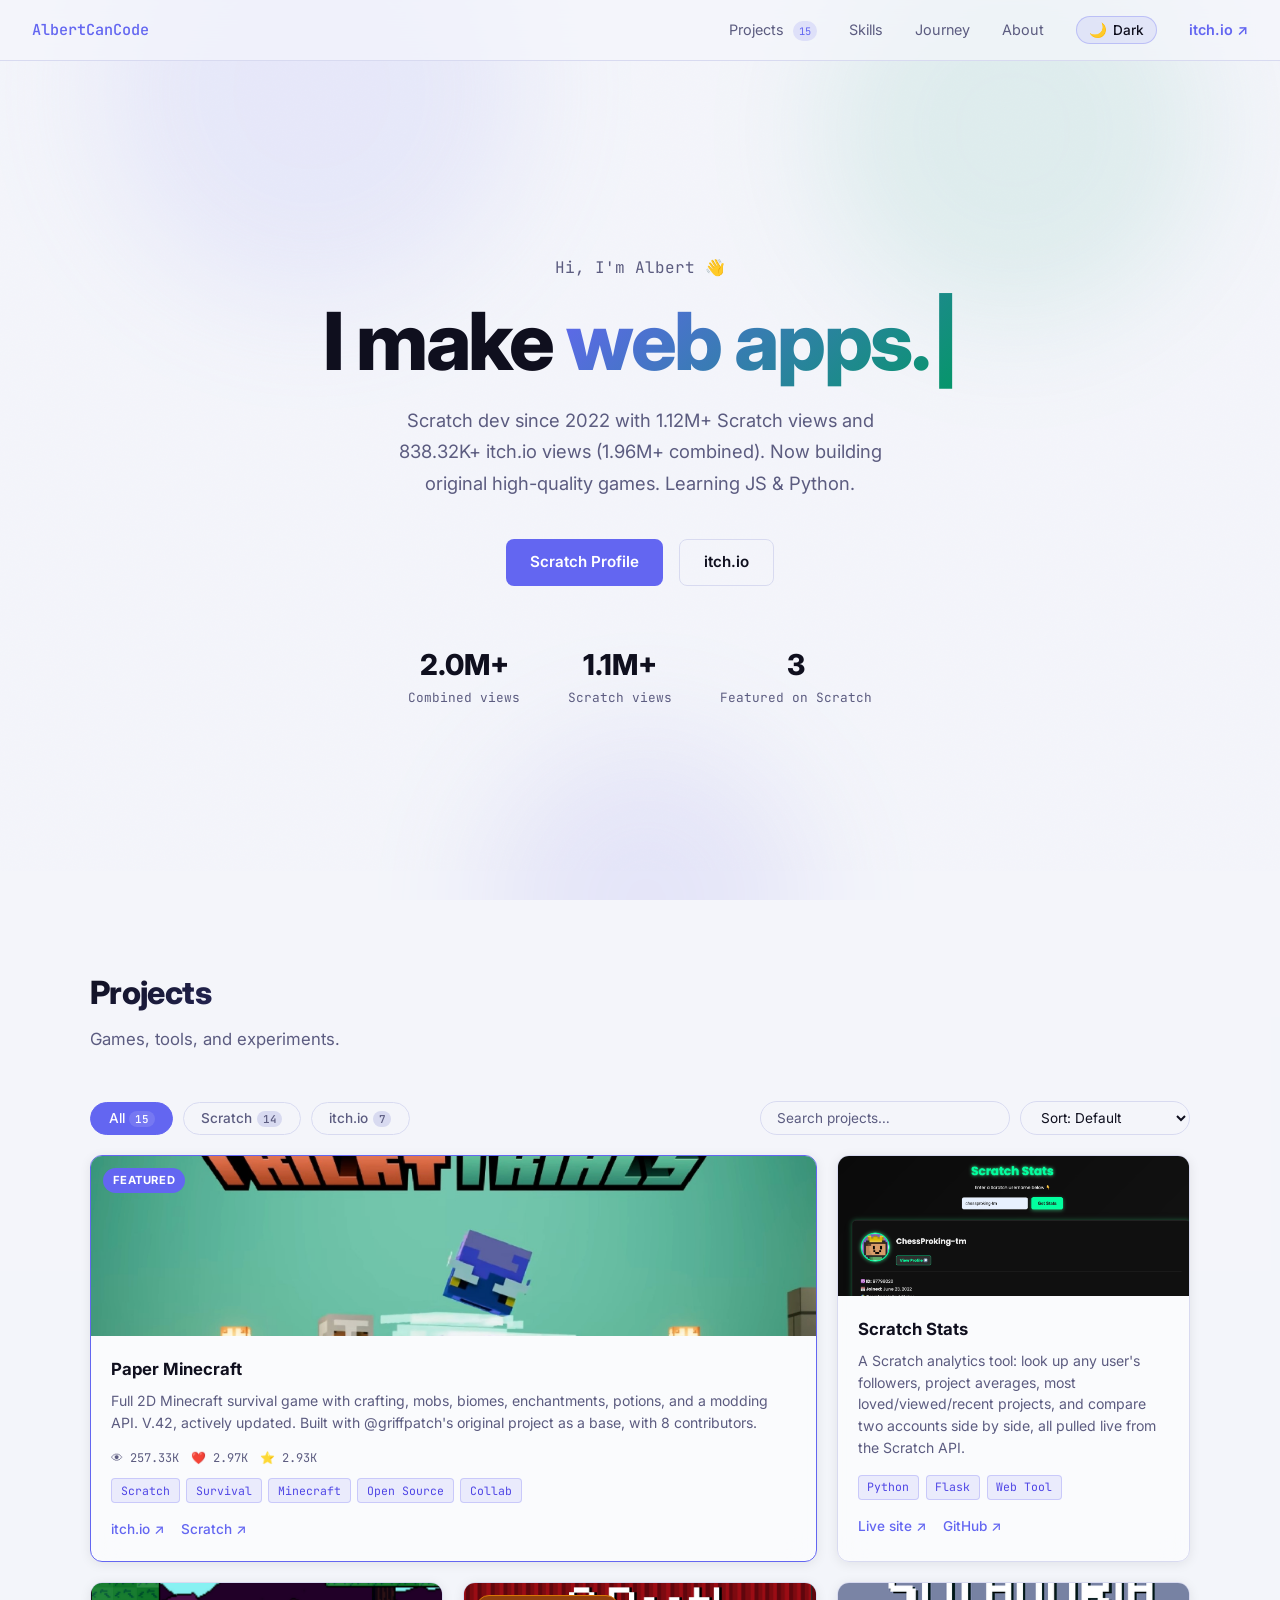
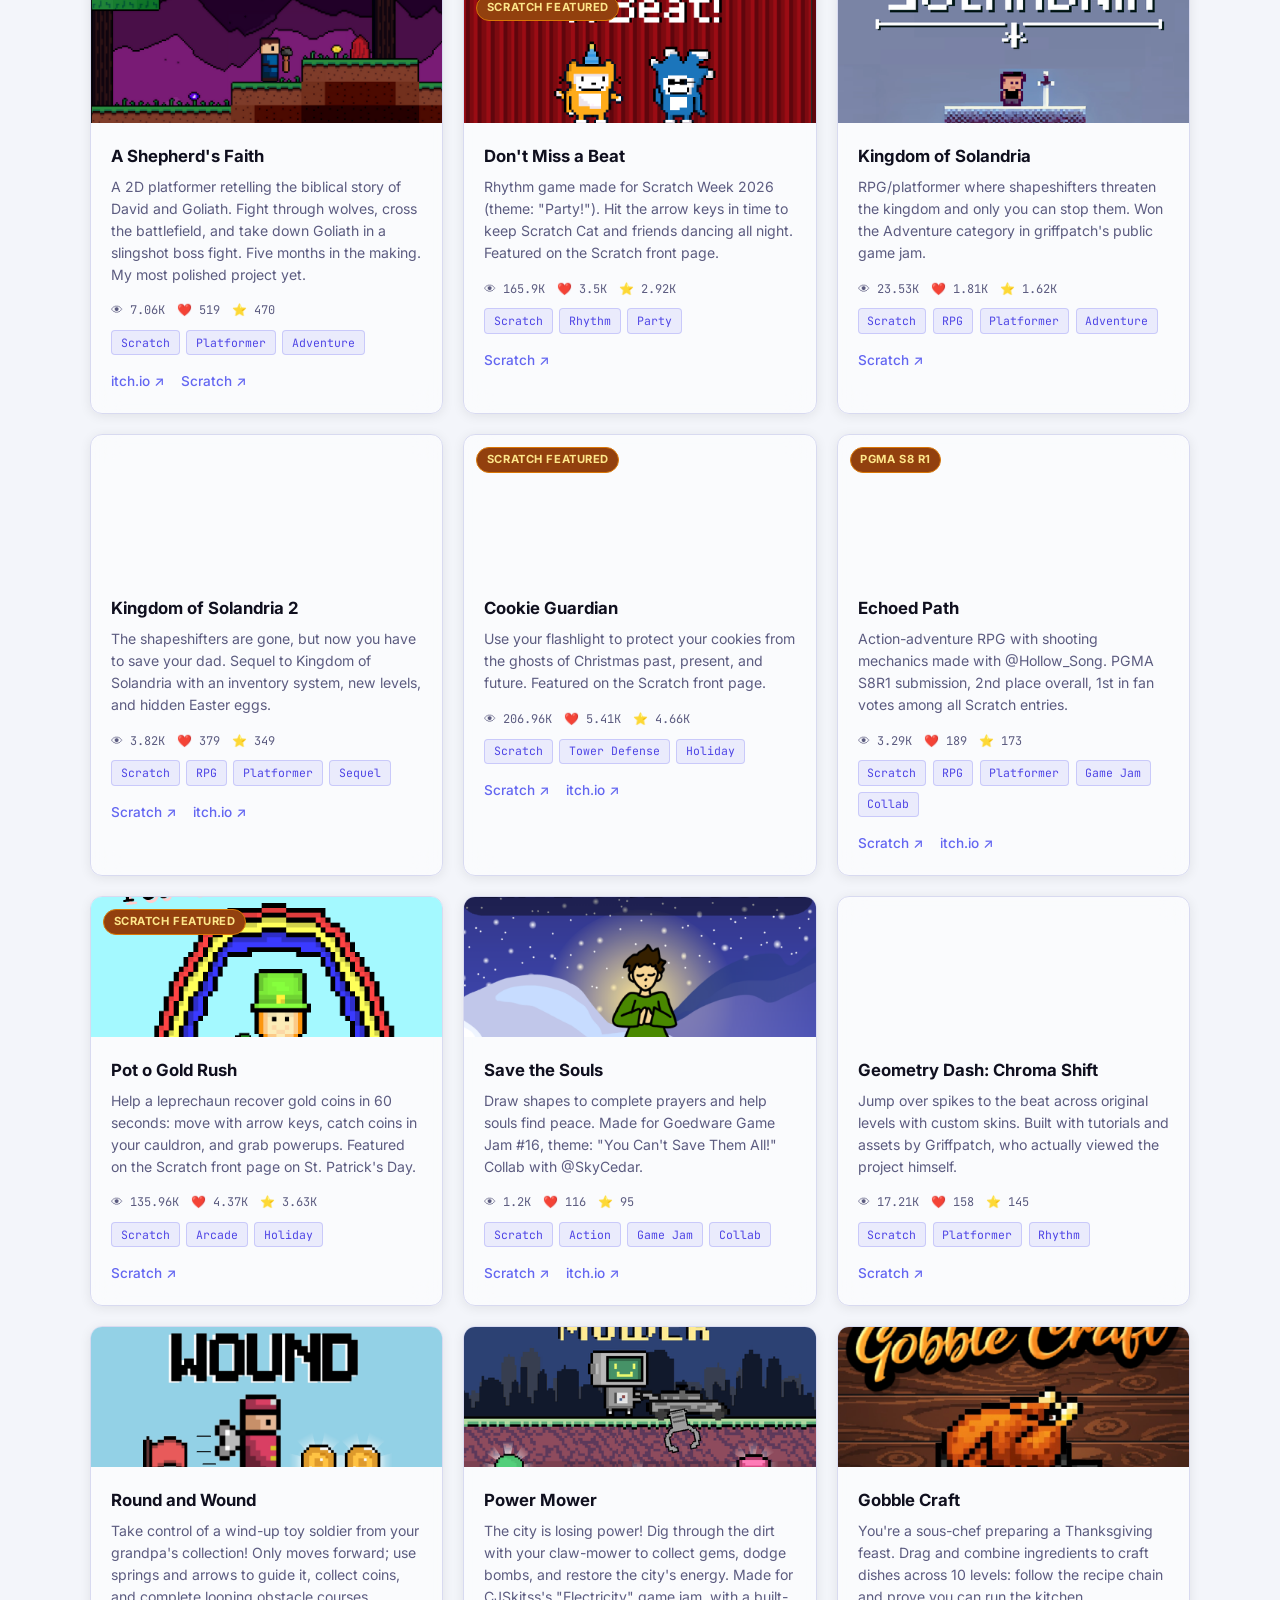
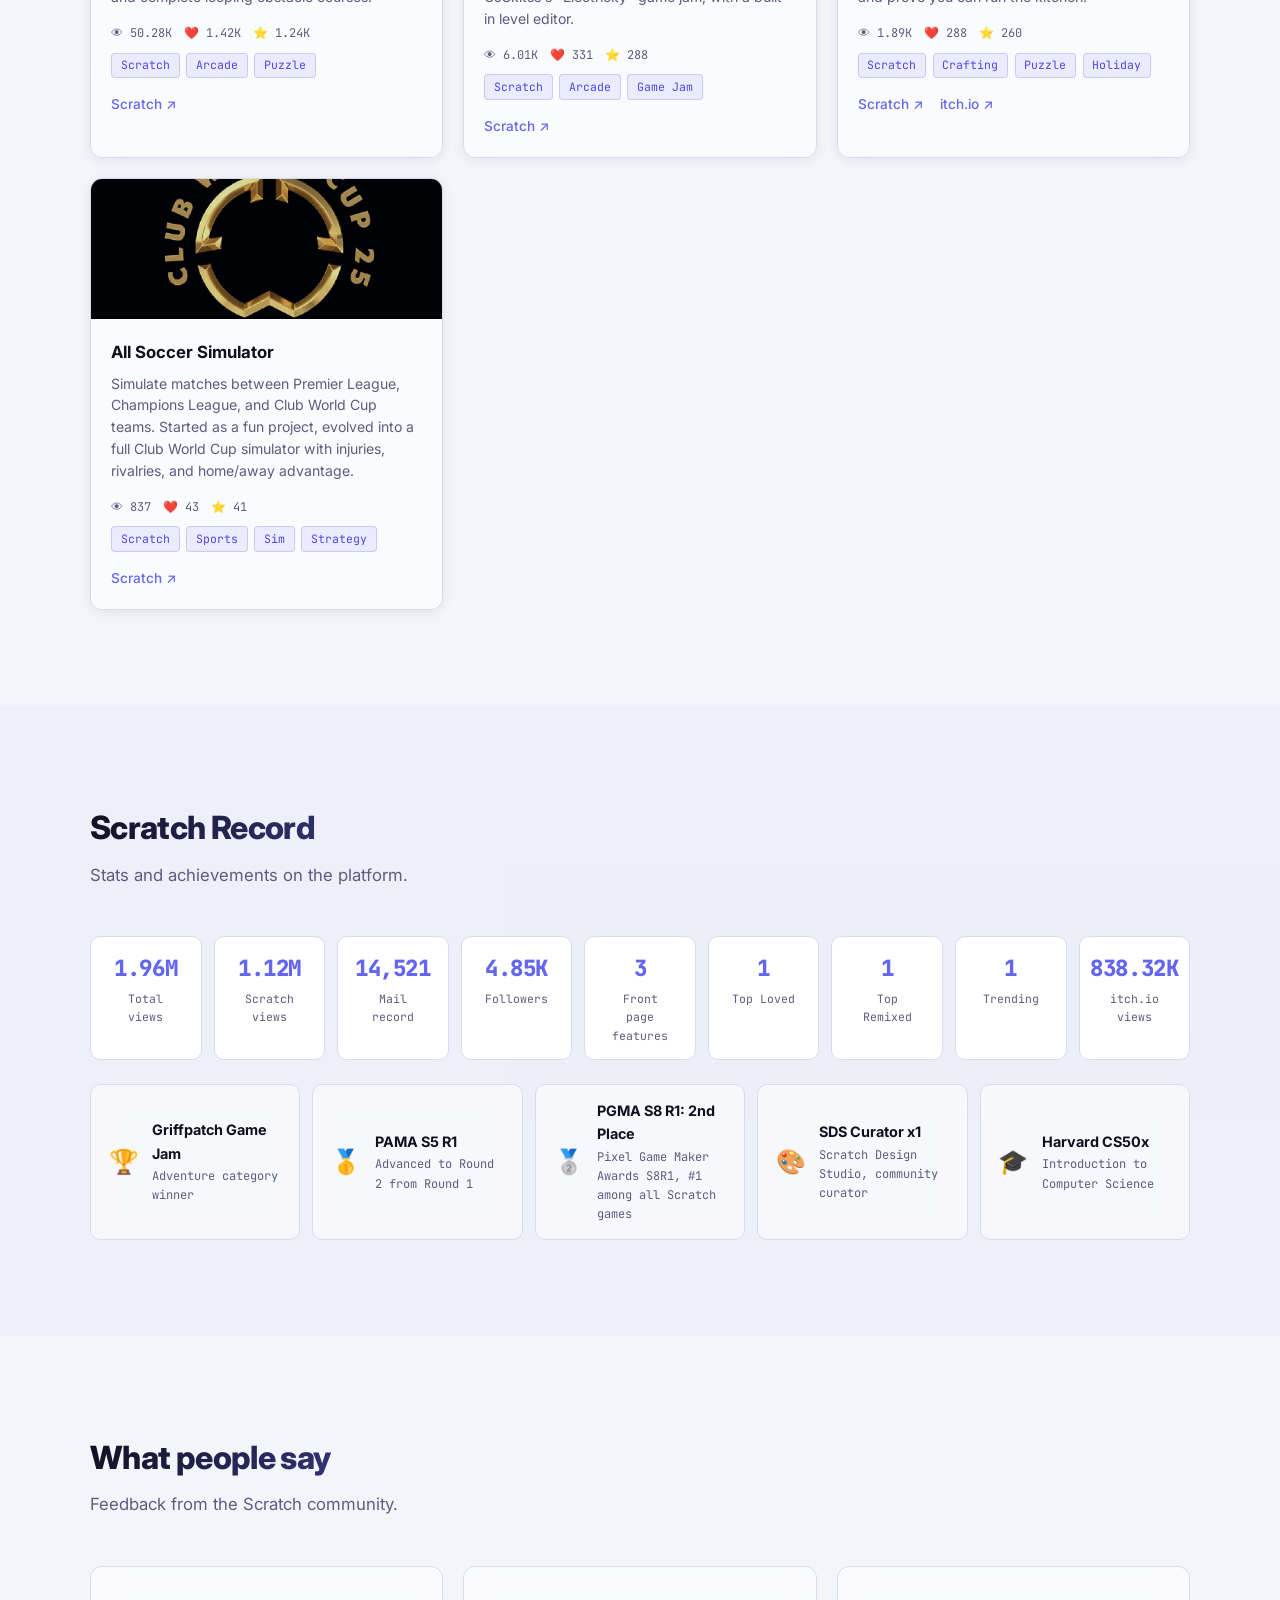
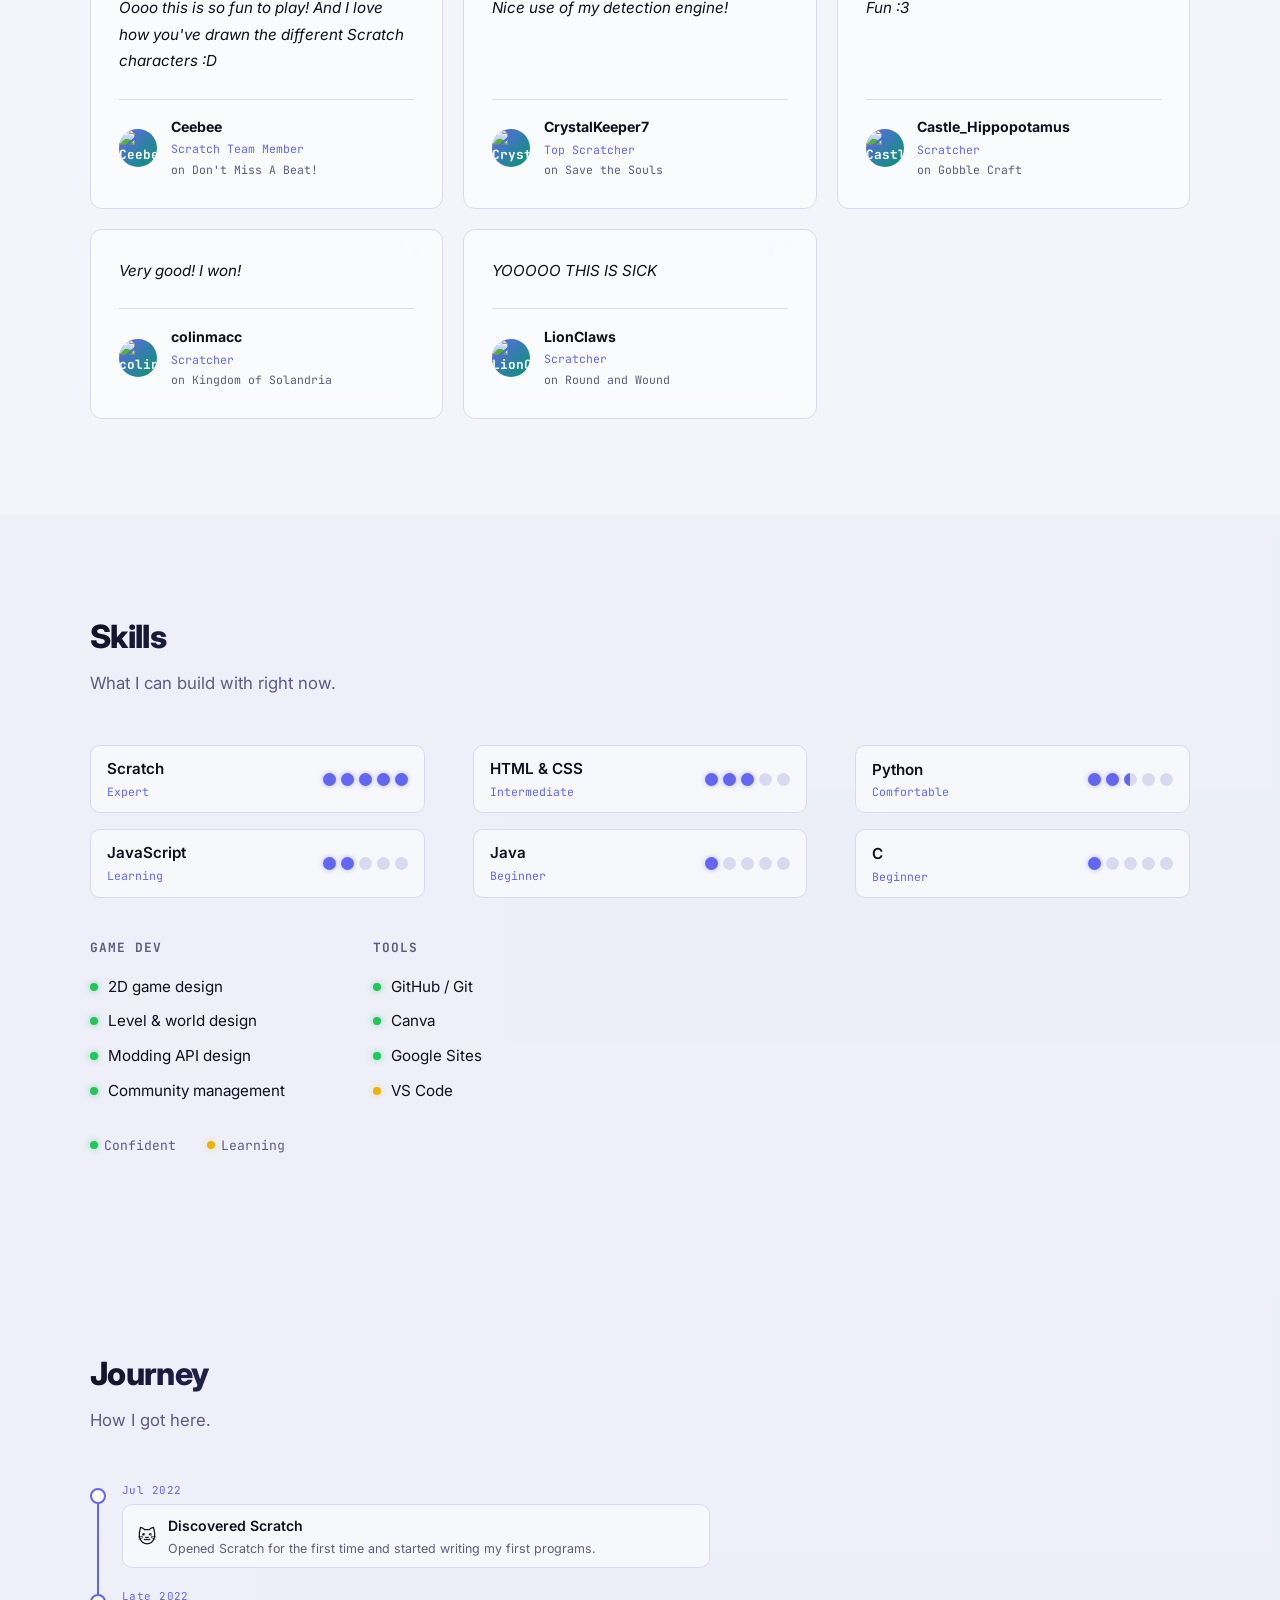
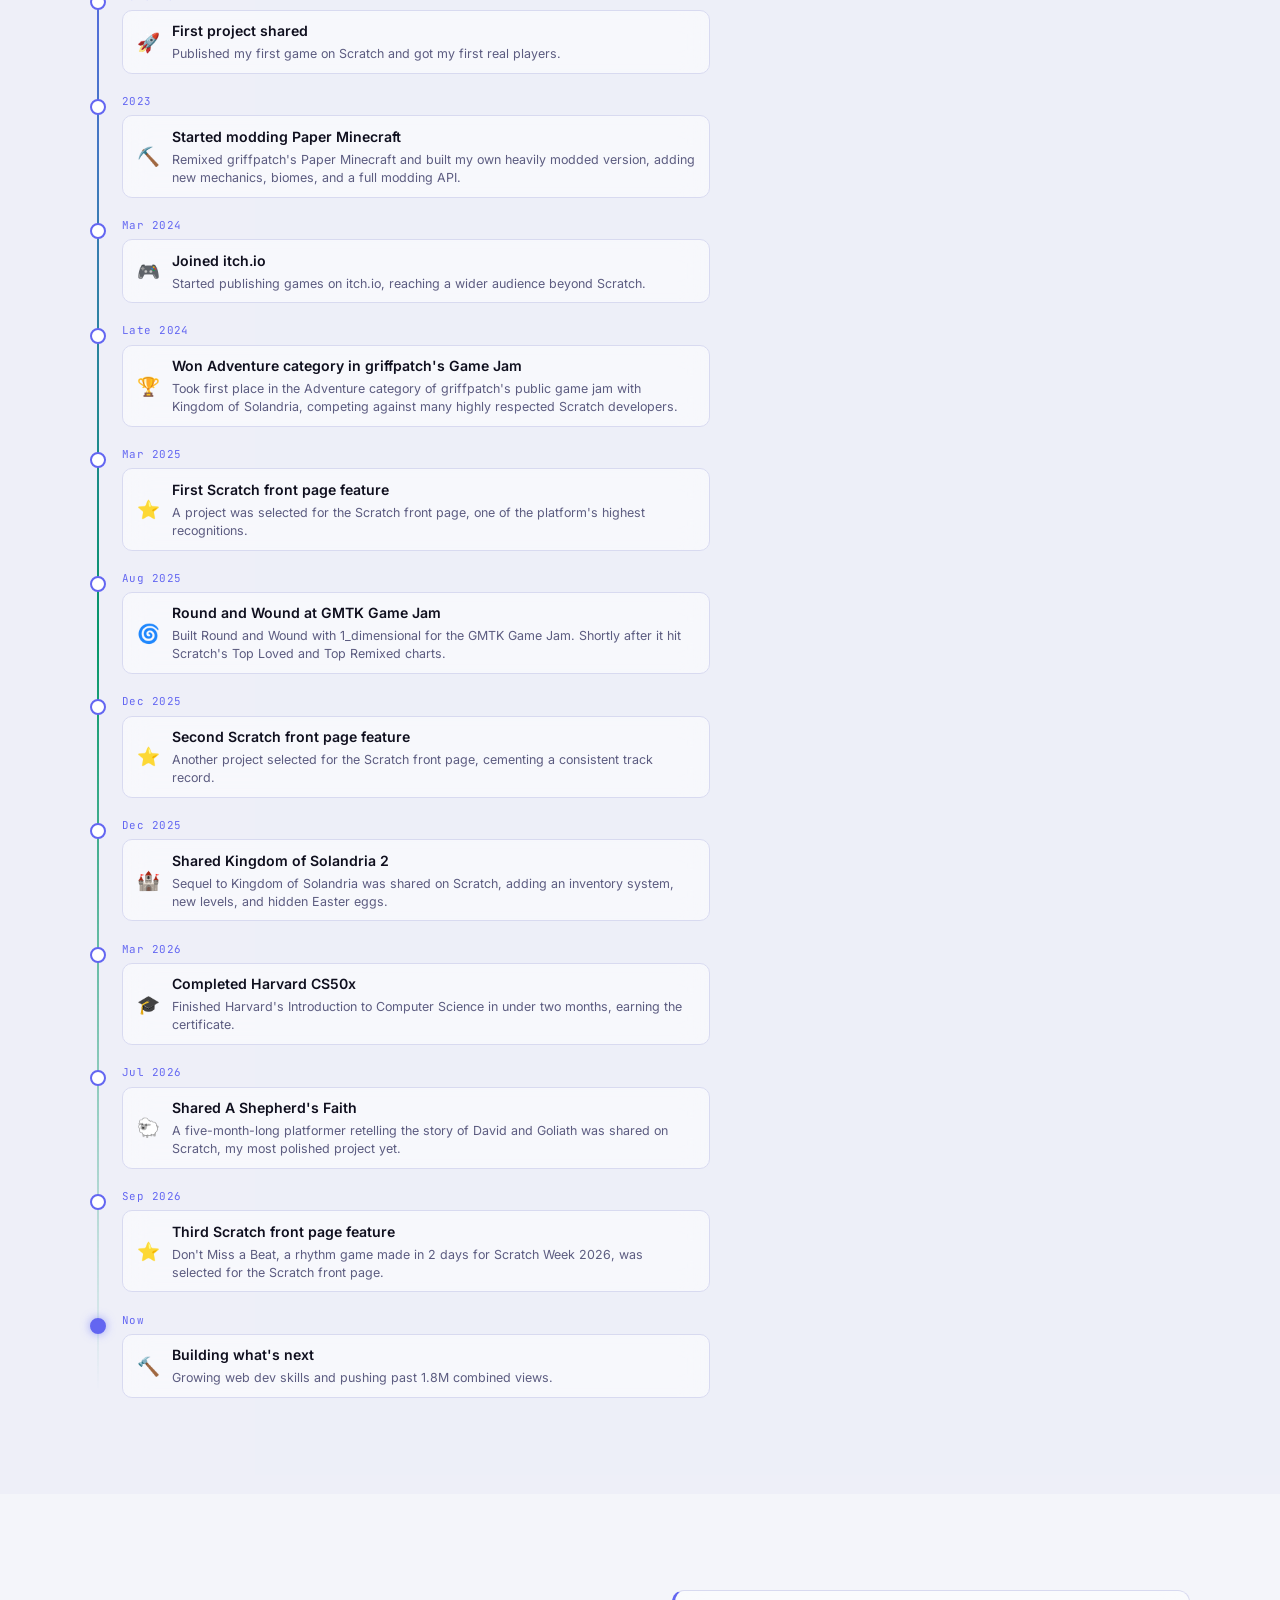
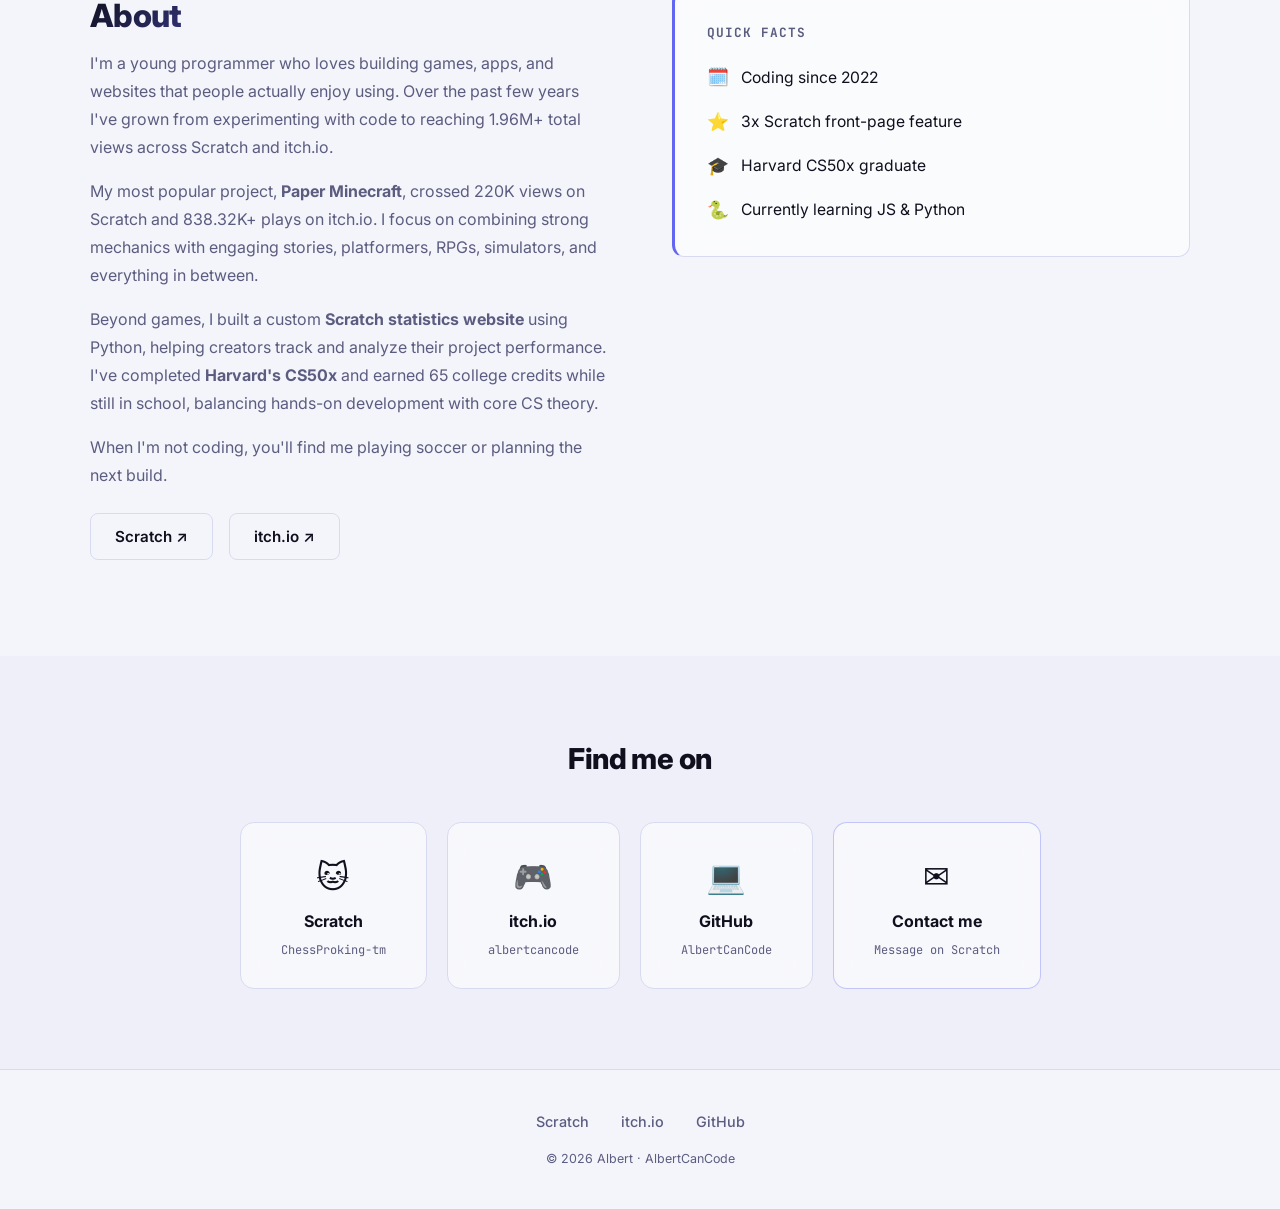
==== commit c7683adf: "chore: auto-update live stats" ====
--- a/index.html
+++ b/index.html
@@ -13,7 +13,7 @@
     gtag('config', 'G-XPEWRXNGZ1');
   </script>
   <!-- Primary meta -->
-  <meta name="description" content="Portfolio of Albert (AlbertCanCode), young game developer with 1.95M+ views on Scratch and itch.io. Platformers, RPGs, simulators, and web projects." data-auto-meta="combined-views" />
+  <meta name="description" content="Portfolio of Albert (AlbertCanCode), young game developer with 1.96M+ views on Scratch and itch.io. Platformers, RPGs, simulators, and web projects." data-auto-meta="combined-views" />
   <meta name="author" content="Albert (AlbertCanCode)" />
   <meta name="keywords" content="AlbertCanCode, Scratch developer, game developer, Paper Minecraft, Scratch games, platformer, RPG, itch.io, portfolio" />
   <meta name="robots" content="index, follow" />
@@ -29,7 +29,7 @@
     "name": "Albert",
     "url": "https://albertcancode.me",
     "jobTitle": "Game Developer",
-    "description": "Young game developer with 1.95M+ views on Scratch and itch.io.",
+    "description": "Young game developer with 1.96M+ views on Scratch and itch.io.",
     "sameAs": [
       "https://scratch.mit.edu/users/ChessProking-tm/",
       "https://albertcancode.itch.io",
@@ -215,13 +215,13 @@
   <meta property="og:type" content="website" />
   <meta property="og:url" content="https://albertcancode.me/" />
   <meta property="og:title" content="AlbertCanCode | Portfolio" />
-  <meta property="og:description" content="Young game developer with 1.95M+ views. Scratch platformers, RPGs, simulators, and web projects." />
+  <meta property="og:description" content="Young game developer with 1.96M+ views. Scratch platformers, RPGs, simulators, and web projects." />
   <meta property="og:image" content="https://albertcancode.me/images/paper-minecraft.png" />
 
   <!-- Twitter card -->
   <meta name="twitter:card" content="summary_large_image" />
   <meta name="twitter:title" content="AlbertCanCode | Portfolio" />
-  <meta name="twitter:description" content="Young game developer with 1.95M+ views. Scratch platformers, RPGs, simulators, and web projects." />
+  <meta name="twitter:description" content="Young game developer with 1.96M+ views. Scratch platformers, RPGs, simulators, and web projects." />
   <meta name="twitter:image" content="https://albertcancode.me/images/paper-minecraft.png" />
 
   <link rel="preconnect" href="https://fonts.googleapis.com" />
@@ -274,8 +274,8 @@
       <h1>I make <span class="accent typed" id="typedText"></span></h1>
       <p class="hero-sub">
         Scratch dev since 2022 with <span data-auto="scratch-views">1.12M+</span> Scratch views
-        and <span data-auto="itch-views">836.57K+</span> itch.io views
-        (<span data-auto="combined-views">1.95M+</span> combined).
+        and <span data-auto="itch-views">838.32K+</span> itch.io views
+        (<span data-auto="combined-views">1.96M+</span> combined).
         Now building original high-quality games. Learning JS &amp; Python.
       </p>
       <div class="hero-links">
@@ -283,7 +283,7 @@
         <a href="https://albertcancode.itch.io" target="_blank" rel="noopener" class="btn btn-outline">itch.io</a>
       </div>
       <div class="hero-stats">
-        <div class="stat"><span class="stat-num" data-target="1.95" data-suffix="M+" data-stat="combined-views">1.95M+</span><span class="stat-label">Combined views</span></div>
+        <div class="stat"><span class="stat-num" data-target="1.96" data-suffix="M+" data-stat="combined-views">1.96M+</span><span class="stat-label">Combined views</span></div>
         <div class="stat"><span class="stat-num" data-target="1.12" data-suffix="M+" data-stat="scratch-views">1.12M+</span><span class="stat-label">Scratch views</span></div>
         <div class="stat"><span class="stat-num" data-target="3" data-suffix="">3</span><span class="stat-label">Featured on Scratch</span></div>
       </div>
@@ -322,7 +322,7 @@
             <h3>Paper Minecraft</h3>
             <p>Full 2D Minecraft survival game with crafting, mobs, biomes, enchantments, potions, and a modding API. V.42, actively updated. Built with @griffpatch's original project as a base, with 8 contributors.</p>
             <div class="card-stats">
-              <span class="card-stat-item">👁 <span data-auto="project-807697148-views">257.19K</span></span>
+              <span class="card-stat-item">👁 <span data-auto="project-807697148-views">257.33K</span></span>
               <span class="card-stat-item">❤️ <span data-auto="project-807697148-loves">2.97K</span></span>
               <span class="card-stat-item">⭐ <span data-auto="project-807697148-faves">2.93K</span></span>
             </div>
@@ -443,7 +443,7 @@
             <h3>Cookie Guardian</h3>
             <p>Use your flashlight to protect your cookies from the ghosts of Christmas past, present, and future. Featured on the Scratch front page.</p>
             <div class="card-stats">
-              <span class="card-stat-item">👁 <span data-auto="project-1251202591-views">206.94K</span></span>
+              <span class="card-stat-item">👁 <span data-auto="project-1251202591-views">206.96K</span></span>
               <span class="card-stat-item">❤️ <span data-auto="project-1251202591-loves">5.41K</span></span>
               <span class="card-stat-item">⭐ <span data-auto="project-1251202591-faves">4.66K</span></span>
             </div>
@@ -489,7 +489,7 @@
             <div class="card-stats">
               <span class="card-stat-item">👁 <span data-auto="project-1147462165-views">135.96K</span></span>
               <span class="card-stat-item">❤️ <span data-auto="project-1147462165-loves">4.37K</span></span>
-              <span class="card-stat-item">⭐ <span data-auto="project-1147462165-faves">3.62K</span></span>
+              <span class="card-stat-item">⭐ <span data-auto="project-1147462165-faves">3.63K</span></span>
             </div>
             <div class="card-tags">
               <span class="tag">Scratch</span><span class="tag">Arcade</span><span class="tag">Holiday</span>
@@ -548,7 +548,7 @@
             <h3>Round and Wound</h3>
             <p>Take control of a wind-up toy soldier from your grandpa's collection! Only moves forward; use springs and arrows to guide it, collect coins, and complete looping obstacle courses.</p>
             <div class="card-stats">
-              <span class="card-stat-item">👁 <span data-auto="project-1212065140-views">50.27K</span></span>
+              <span class="card-stat-item">👁 <span data-auto="project-1212065140-views">50.28K</span></span>
               <span class="card-stat-item">❤️ <span data-auto="project-1212065140-loves">1.42K</span></span>
               <span class="card-stat-item">⭐ <span data-auto="project-1212065140-faves">1.24K</span></span>
             </div>
@@ -588,7 +588,7 @@
             <h3>Gobble Craft</h3>
             <p>You're a sous-chef preparing a Thanksgiving feast. Drag and combine ingredients to craft dishes across 10 levels: follow the recipe chain and prove you can run the kitchen.</p>
             <div class="card-stats">
-              <span class="card-stat-item">👁 <span data-auto="project-1245605623-views">1.88K</span></span>
+              <span class="card-stat-item">👁 <span data-auto="project-1245605623-views">1.89K</span></span>
               <span class="card-stat-item">❤️ <span data-auto="project-1245605623-loves">288</span></span>
               <span class="card-stat-item">⭐ <span data-auto="project-1245605623-faves">260</span></span>
             </div>
@@ -634,7 +634,7 @@
 
       <div class="record-nums">
         <div class="record-stat" data-tooltip="Combined views across Scratch and itch.io">
-          <span class="record-num">1.95M</span>
+          <span class="record-num">1.96M</span>
           <span class="record-label">Total views</span>
         </div>
         <div class="record-stat" data-tooltip="Total views across all Scratch projects">
@@ -666,7 +666,7 @@
           <span class="record-label">Trending</span>
         </div>
         <div class="record-stat" data-tooltip="Total views across all itch.io games">
-          <span class="record-num">836.57K</span>
+          <span class="record-num">838.32K</span>
           <span class="record-label">itch.io views</span>
         </div>
       </div>
@@ -1046,11 +1046,11 @@
         <p>
           I'm a young programmer who loves building games, apps, and websites that people
           actually enjoy using. Over the past few years I've grown from experimenting with code to
-          reaching <span data-auto="combined-views">1.95M+</span> total views across Scratch and itch.io.
+          reaching <span data-auto="combined-views">1.96M+</span> total views across Scratch and itch.io.
         </p>
         <p>
           My most popular project, <strong>Paper Minecraft</strong>, crossed 220K views on Scratch
-          and <span data-auto="itch-views">836.57K+</span> plays on itch.io. I focus on combining strong mechanics with engaging stories,
+          and <span data-auto="itch-views">838.32K+</span> plays on itch.io. I focus on combining strong mechanics with engaging stories,
           platformers, RPGs, simulators, and everything in between.
         </p>
         <p>
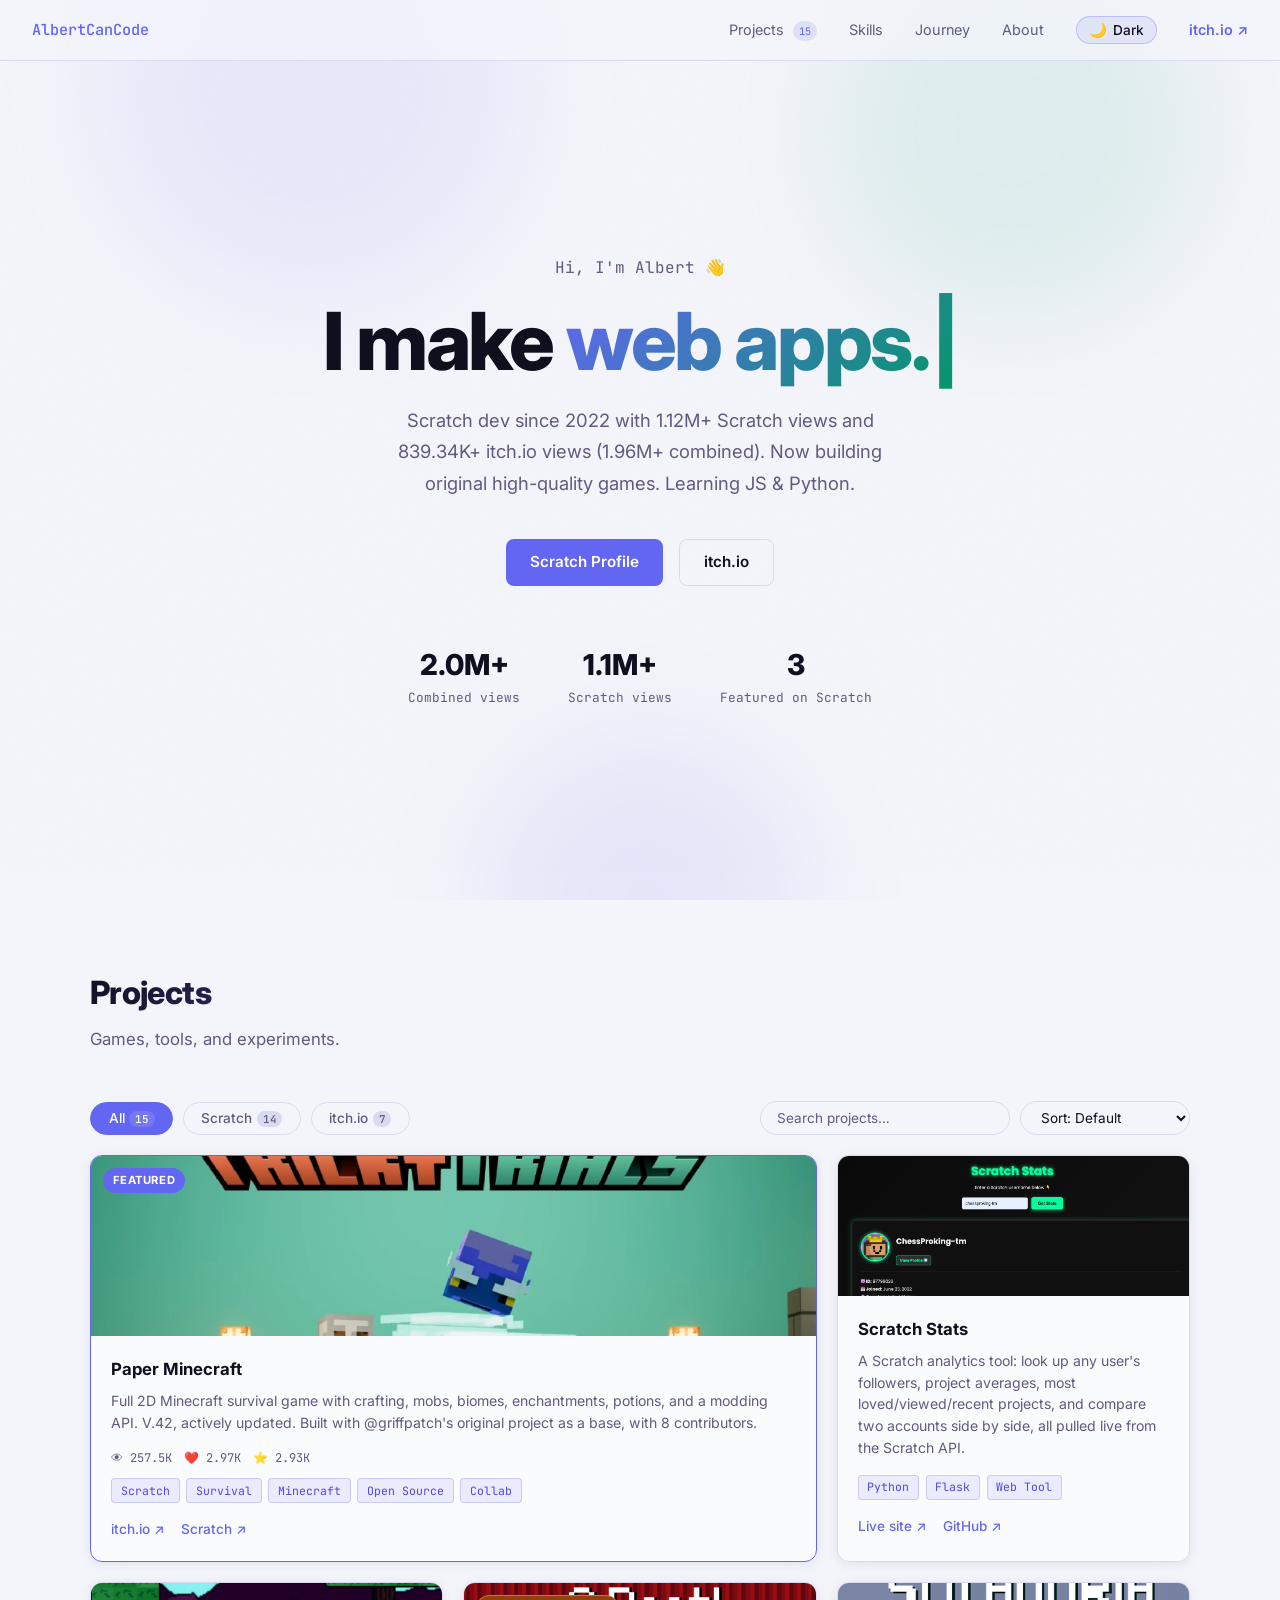
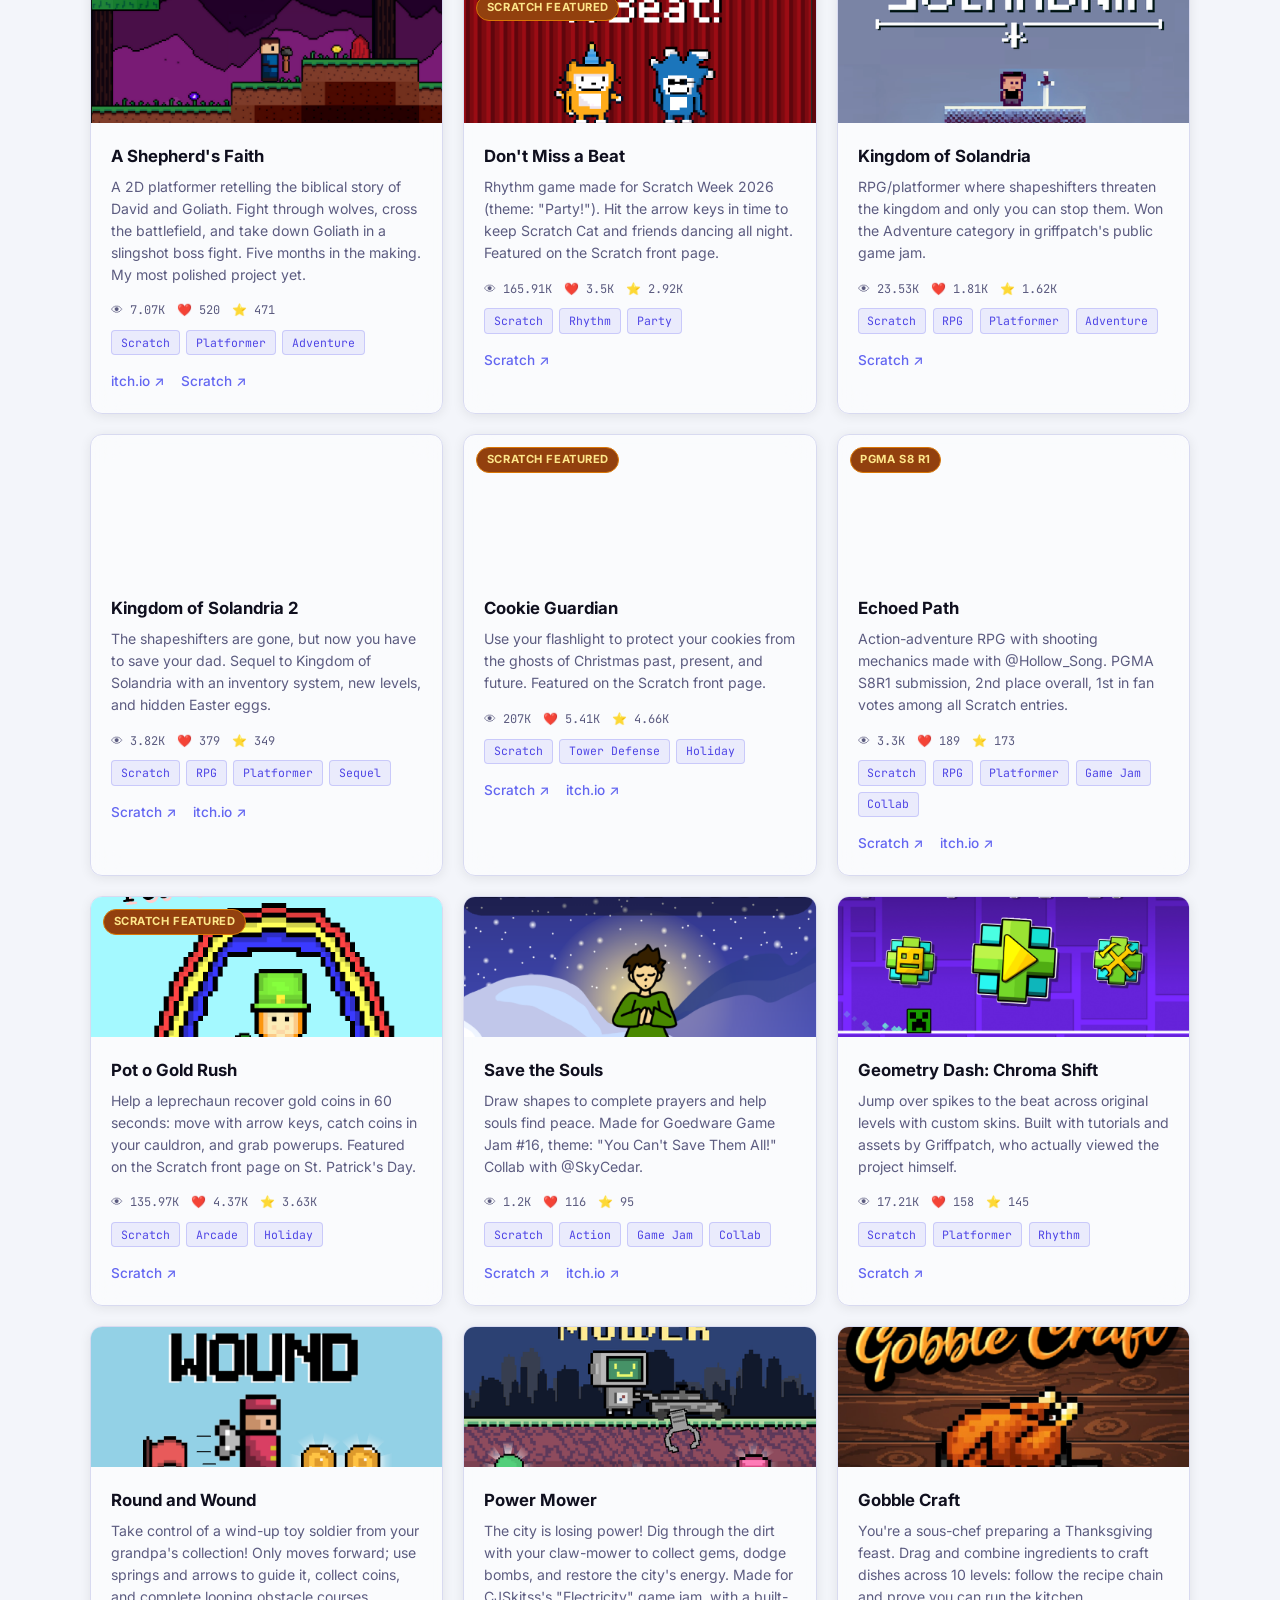
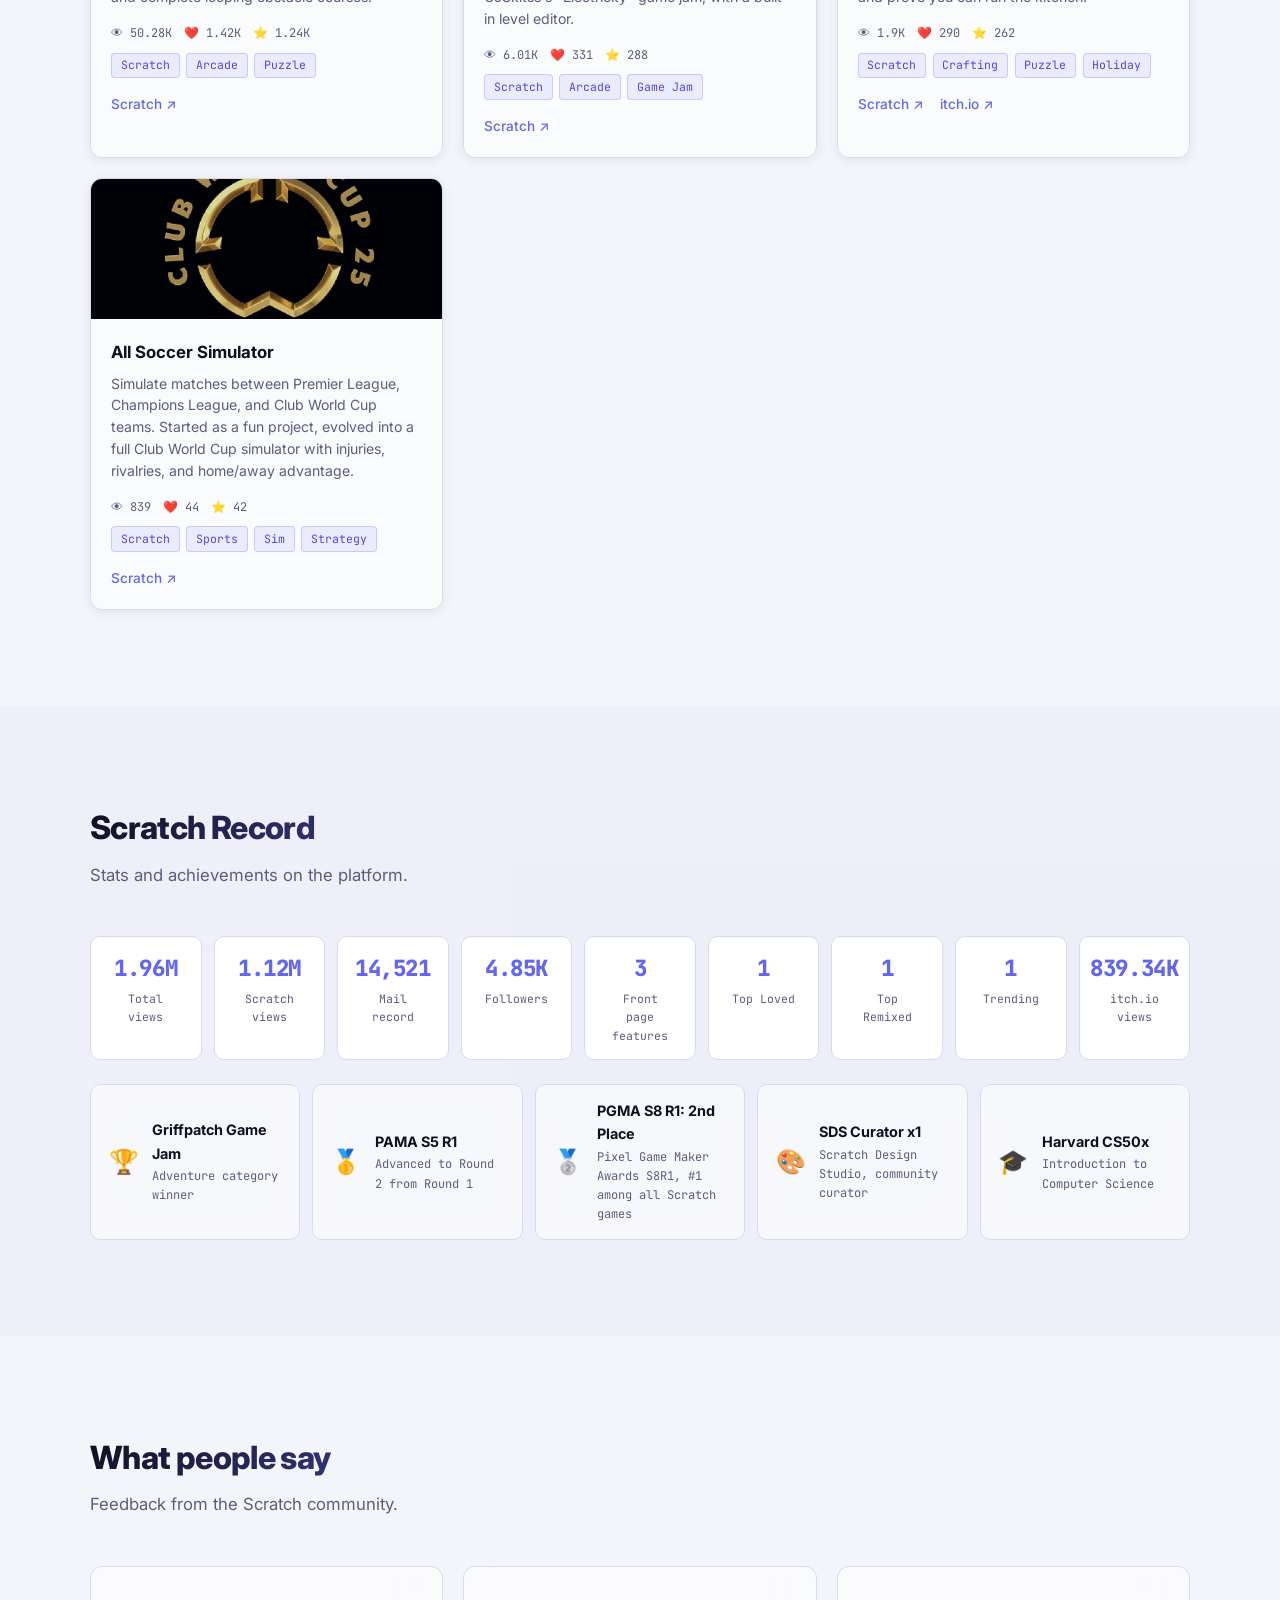
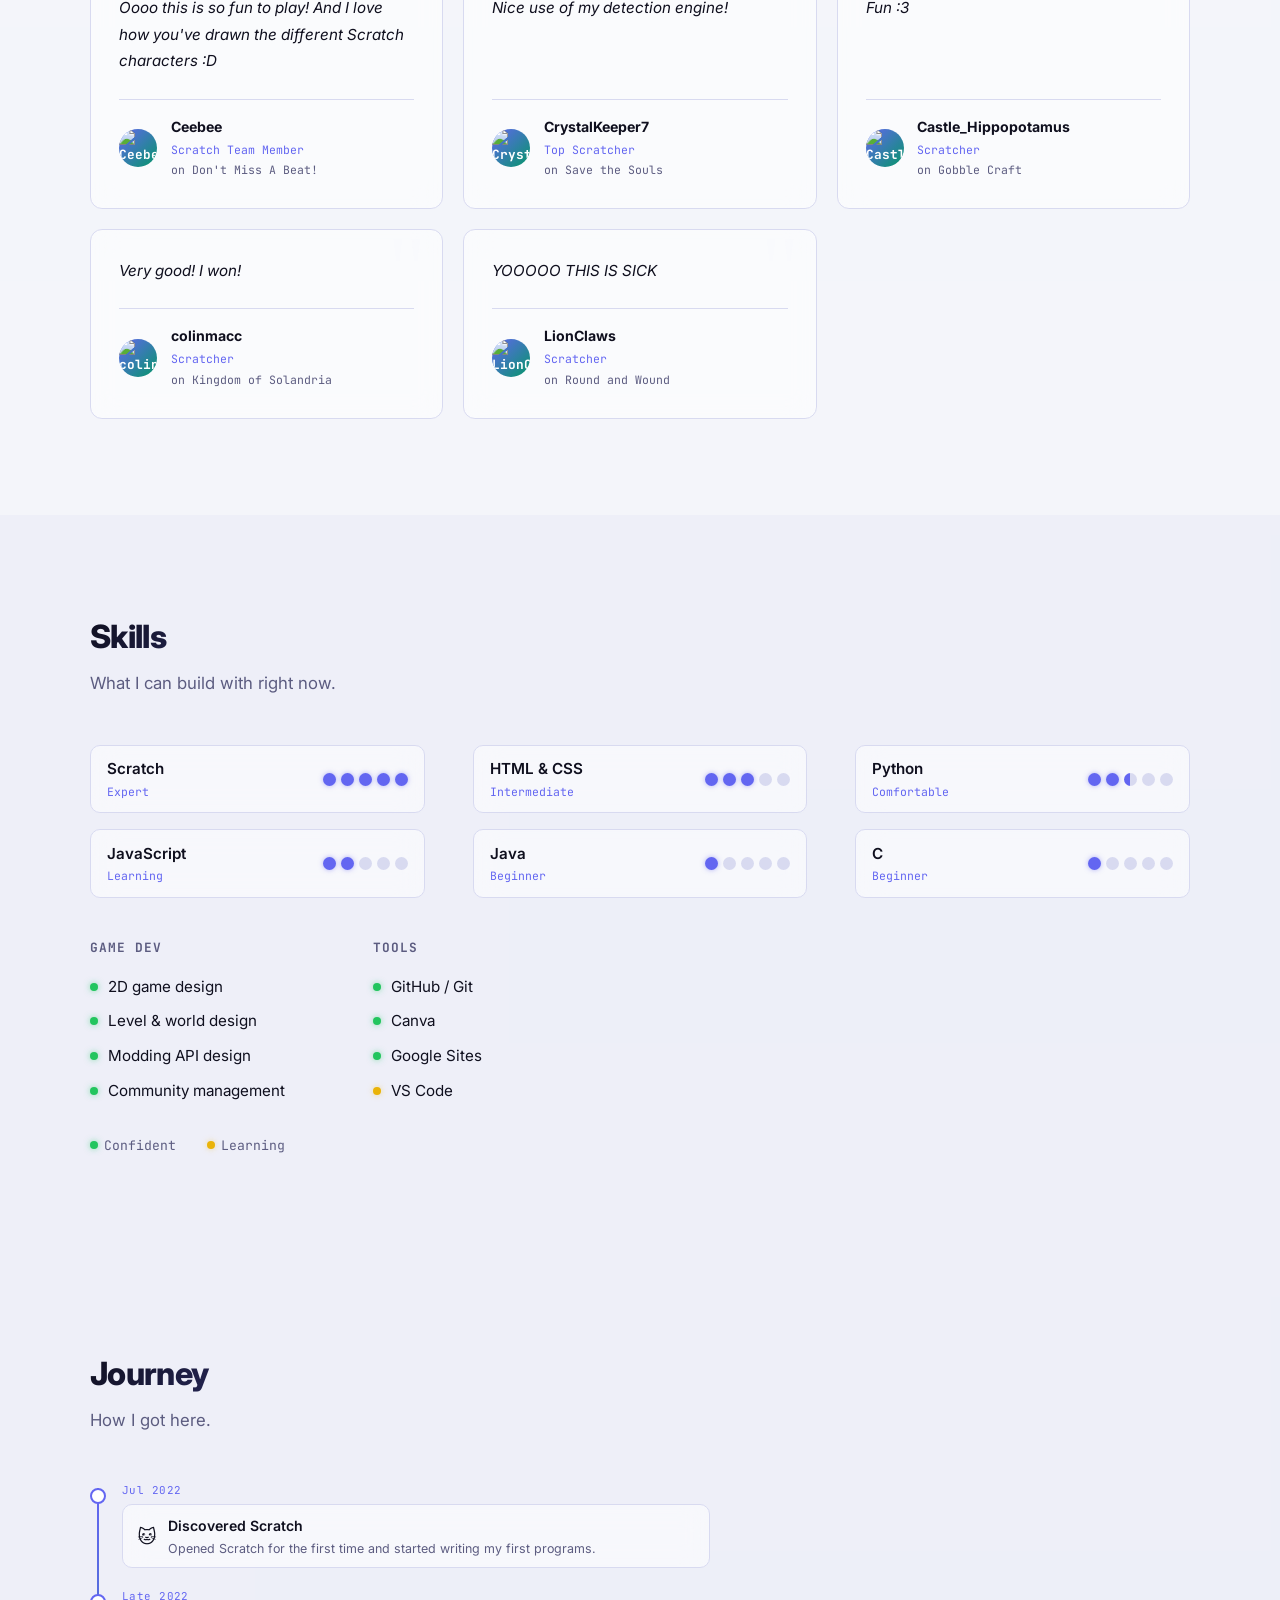
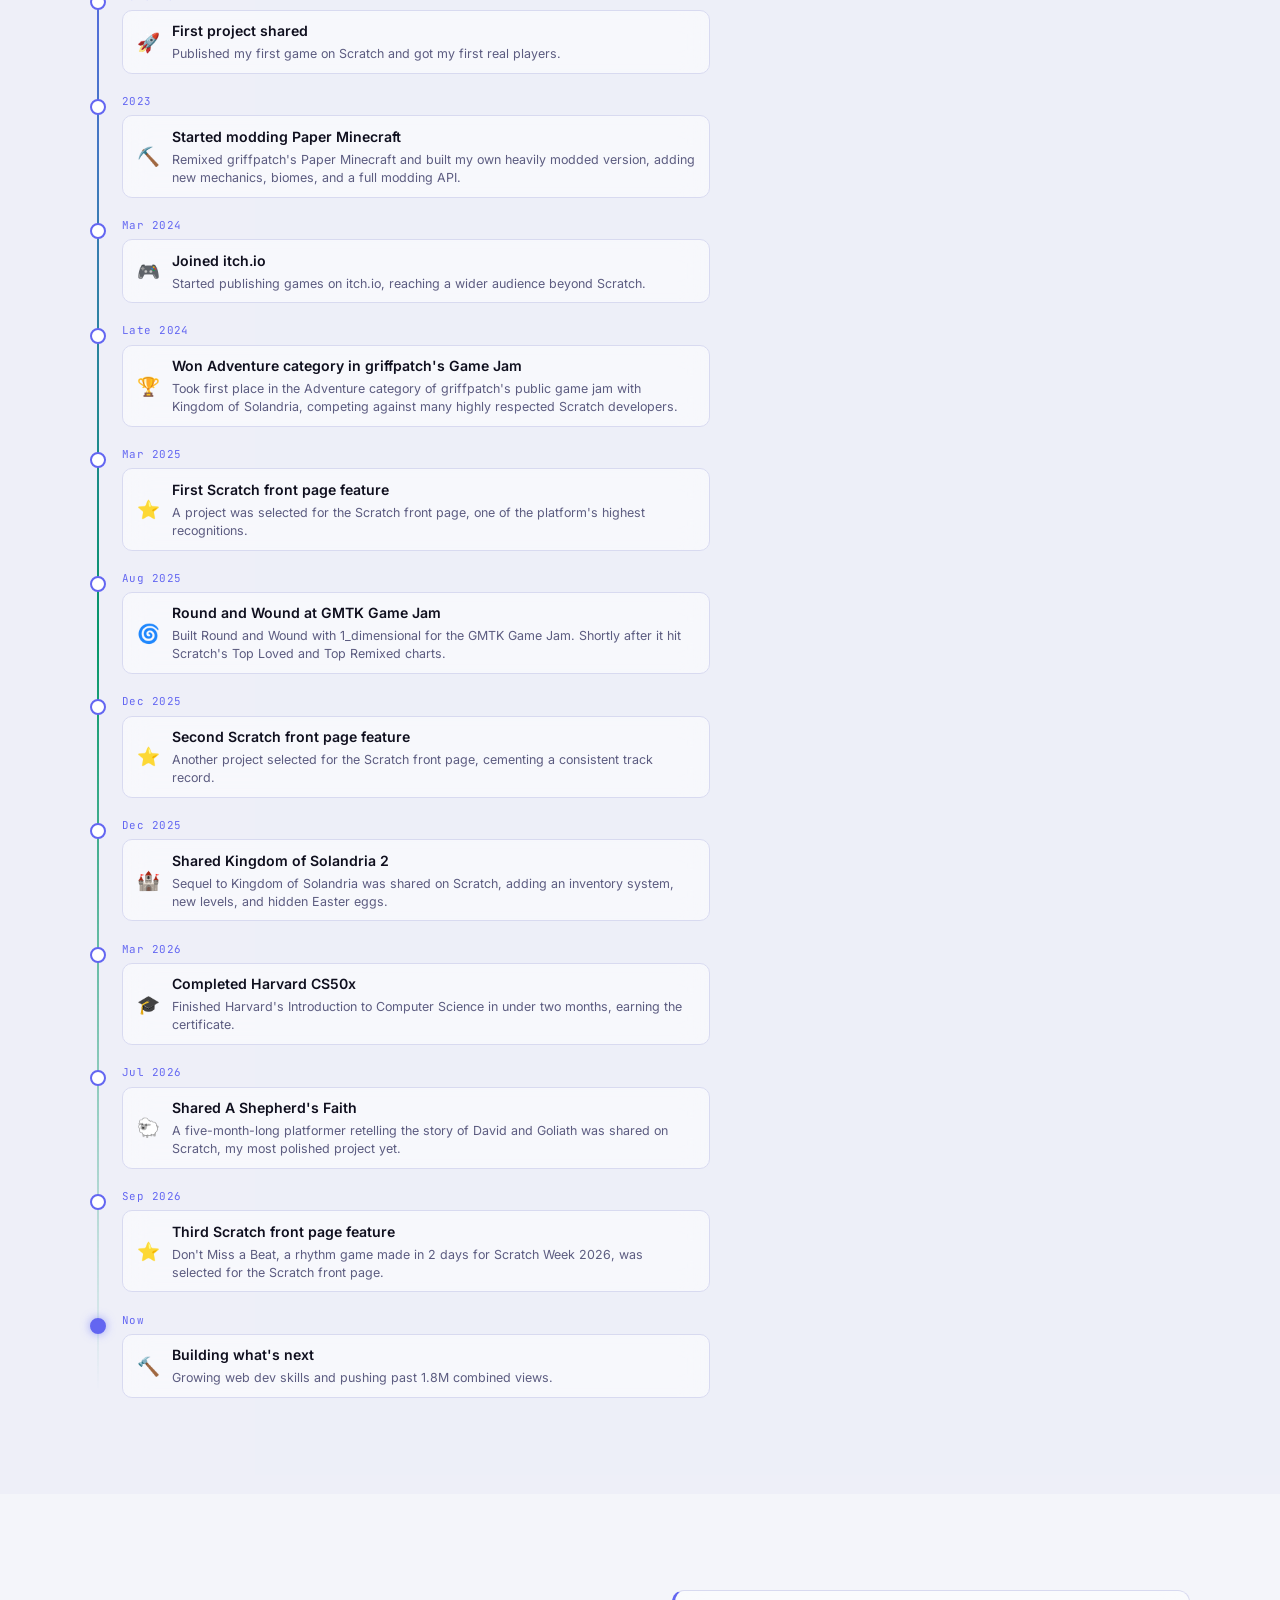
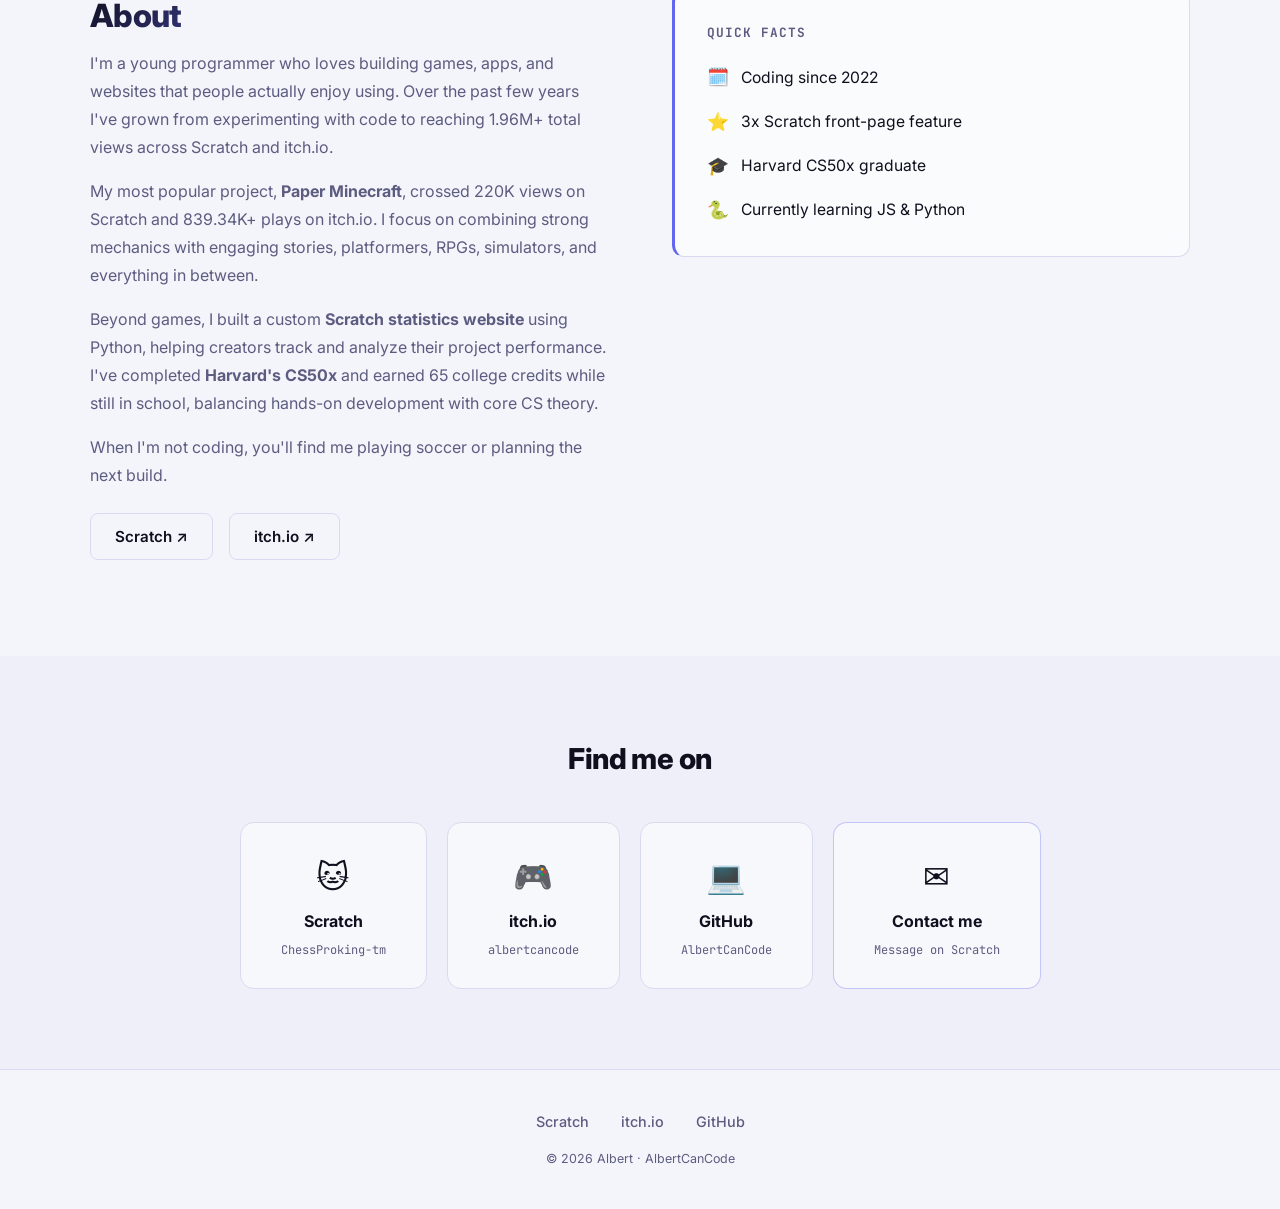
==== commit 747d4319: "chore: auto-update live stats" ====
--- a/index.html
+++ b/index.html
@@ -274,7 +274,7 @@
       <h1>I make <span class="accent typed" id="typedText"></span></h1>
       <p class="hero-sub">
         Scratch dev since 2022 with <span data-auto="scratch-views">1.12M+</span> Scratch views
-        and <span data-auto="itch-views">838.32K+</span> itch.io views
+        and <span data-auto="itch-views">839.34K+</span> itch.io views
         (<span data-auto="combined-views">1.96M+</span> combined).
         Now building original high-quality games. Learning JS &amp; Python.
       </p>
@@ -322,7 +322,7 @@
             <h3>Paper Minecraft</h3>
             <p>Full 2D Minecraft survival game with crafting, mobs, biomes, enchantments, potions, and a modding API. V.42, actively updated. Built with @griffpatch's original project as a base, with 8 contributors.</p>
             <div class="card-stats">
-              <span class="card-stat-item">👁 <span data-auto="project-807697148-views">257.33K</span></span>
+              <span class="card-stat-item">👁 <span data-auto="project-807697148-views">257.5K</span></span>
               <span class="card-stat-item">❤️ <span data-auto="project-807697148-loves">2.97K</span></span>
               <span class="card-stat-item">⭐ <span data-auto="project-807697148-faves">2.93K</span></span>
             </div>
@@ -359,9 +359,9 @@
             <h3>A Shepherd's Faith</h3>
             <p>A 2D platformer retelling the biblical story of David and Goliath. Fight through wolves, cross the battlefield, and take down Goliath in a slingshot boss fight. Five months in the making. My most polished project yet.</p>
             <div class="card-stats">
-              <span class="card-stat-item">👁 <span data-auto="project-1364940207-views">7.06K</span></span>
-              <span class="card-stat-item">❤️ <span data-auto="project-1364940207-loves">519</span></span>
-              <span class="card-stat-item">⭐ <span data-auto="project-1364940207-faves">470</span></span>
+              <span class="card-stat-item">👁 <span data-auto="project-1364940207-views">7.07K</span></span>
+              <span class="card-stat-item">❤️ <span data-auto="project-1364940207-loves">520</span></span>
+              <span class="card-stat-item">⭐ <span data-auto="project-1364940207-faves">471</span></span>
             </div>
             <div class="card-tags">
               <span class="tag">Scratch</span><span class="tag">Platformer</span><span class="tag">Adventure</span>
@@ -381,7 +381,7 @@
             <h3>Don't Miss a Beat</h3>
             <p>Rhythm game made for Scratch Week 2026 (theme: "Party!"). Hit the arrow keys in time to keep Scratch Cat and friends dancing all night. Featured on the Scratch front page.</p>
             <div class="card-stats">
-              <span class="card-stat-item">👁 <span data-auto="project-1317452321-views">165.9K</span></span>
+              <span class="card-stat-item">👁 <span data-auto="project-1317452321-views">165.91K</span></span>
               <span class="card-stat-item">❤️ <span data-auto="project-1317452321-loves">3.5K</span></span>
               <span class="card-stat-item">⭐ <span data-auto="project-1317452321-faves">2.92K</span></span>
             </div>
@@ -443,7 +443,7 @@
             <h3>Cookie Guardian</h3>
             <p>Use your flashlight to protect your cookies from the ghosts of Christmas past, present, and future. Featured on the Scratch front page.</p>
             <div class="card-stats">
-              <span class="card-stat-item">👁 <span data-auto="project-1251202591-views">206.96K</span></span>
+              <span class="card-stat-item">👁 <span data-auto="project-1251202591-views">207K</span></span>
               <span class="card-stat-item">❤️ <span data-auto="project-1251202591-loves">5.41K</span></span>
               <span class="card-stat-item">⭐ <span data-auto="project-1251202591-faves">4.66K</span></span>
             </div>
@@ -465,7 +465,7 @@
             <h3>Echoed Path</h3>
             <p>Action-adventure RPG with shooting mechanics made with @Hollow_Song. PGMA S8R1 submission, 2nd place overall, 1st in fan votes among all Scratch entries.</p>
             <div class="card-stats">
-              <span class="card-stat-item">👁 <span data-auto="project-1257684630-views">3.29K</span></span>
+              <span class="card-stat-item">👁 <span data-auto="project-1257684630-views">3.3K</span></span>
               <span class="card-stat-item">❤️ <span data-auto="project-1257684630-loves">189</span></span>
               <span class="card-stat-item">⭐ <span data-auto="project-1257684630-faves">173</span></span>
             </div>
@@ -487,7 +487,7 @@
             <h3>Pot o Gold Rush</h3>
             <p>Help a leprechaun recover gold coins in 60 seconds: move with arrow keys, catch coins in your cauldron, and grab powerups. Featured on the Scratch front page on St. Patrick's Day.</p>
             <div class="card-stats">
-              <span class="card-stat-item">👁 <span data-auto="project-1147462165-views">135.96K</span></span>
+              <span class="card-stat-item">👁 <span data-auto="project-1147462165-views">135.97K</span></span>
               <span class="card-stat-item">❤️ <span data-auto="project-1147462165-loves">4.37K</span></span>
               <span class="card-stat-item">⭐ <span data-auto="project-1147462165-faves">3.63K</span></span>
             </div>
@@ -588,9 +588,9 @@
             <h3>Gobble Craft</h3>
             <p>You're a sous-chef preparing a Thanksgiving feast. Drag and combine ingredients to craft dishes across 10 levels: follow the recipe chain and prove you can run the kitchen.</p>
             <div class="card-stats">
-              <span class="card-stat-item">👁 <span data-auto="project-1245605623-views">1.89K</span></span>
-              <span class="card-stat-item">❤️ <span data-auto="project-1245605623-loves">288</span></span>
-              <span class="card-stat-item">⭐ <span data-auto="project-1245605623-faves">260</span></span>
+              <span class="card-stat-item">👁 <span data-auto="project-1245605623-views">1.9K</span></span>
+              <span class="card-stat-item">❤️ <span data-auto="project-1245605623-loves">290</span></span>
+              <span class="card-stat-item">⭐ <span data-auto="project-1245605623-faves">262</span></span>
             </div>
             <div class="card-tags">
               <span class="tag">Scratch</span><span class="tag">Crafting</span><span class="tag">Puzzle</span><span class="tag">Holiday</span>
@@ -609,9 +609,9 @@
             <h3>All Soccer Simulator</h3>
             <p>Simulate matches between Premier League, Champions League, and Club World Cup teams. Started as a fun project, evolved into a full Club World Cup simulator with injuries, rivalries, and home/away advantage.</p>
             <div class="card-stats">
-              <span class="card-stat-item">👁 <span data-auto="project-1115457053-views">837</span></span>
-              <span class="card-stat-item">❤️ <span data-auto="project-1115457053-loves">43</span></span>
-              <span class="card-stat-item">⭐ <span data-auto="project-1115457053-faves">41</span></span>
+              <span class="card-stat-item">👁 <span data-auto="project-1115457053-views">839</span></span>
+              <span class="card-stat-item">❤️ <span data-auto="project-1115457053-loves">44</span></span>
+              <span class="card-stat-item">⭐ <span data-auto="project-1115457053-faves">42</span></span>
             </div>
             <div class="card-tags">
               <span class="tag">Scratch</span><span class="tag">Sports</span><span class="tag">Sim</span><span class="tag">Strategy</span>
@@ -666,7 +666,7 @@
           <span class="record-label">Trending</span>
         </div>
         <div class="record-stat" data-tooltip="Total views across all itch.io games">
-          <span class="record-num">838.32K</span>
+          <span class="record-num">839.34K</span>
           <span class="record-label">itch.io views</span>
         </div>
       </div>
@@ -1050,7 +1050,7 @@
         </p>
         <p>
           My most popular project, <strong>Paper Minecraft</strong>, crossed 220K views on Scratch
-          and <span data-auto="itch-views">838.32K+</span> plays on itch.io. I focus on combining strong mechanics with engaging stories,
+          and <span data-auto="itch-views">839.34K+</span> plays on itch.io. I focus on combining strong mechanics with engaging stories,
           platformers, RPGs, simulators, and everything in between.
         </p>
         <p>
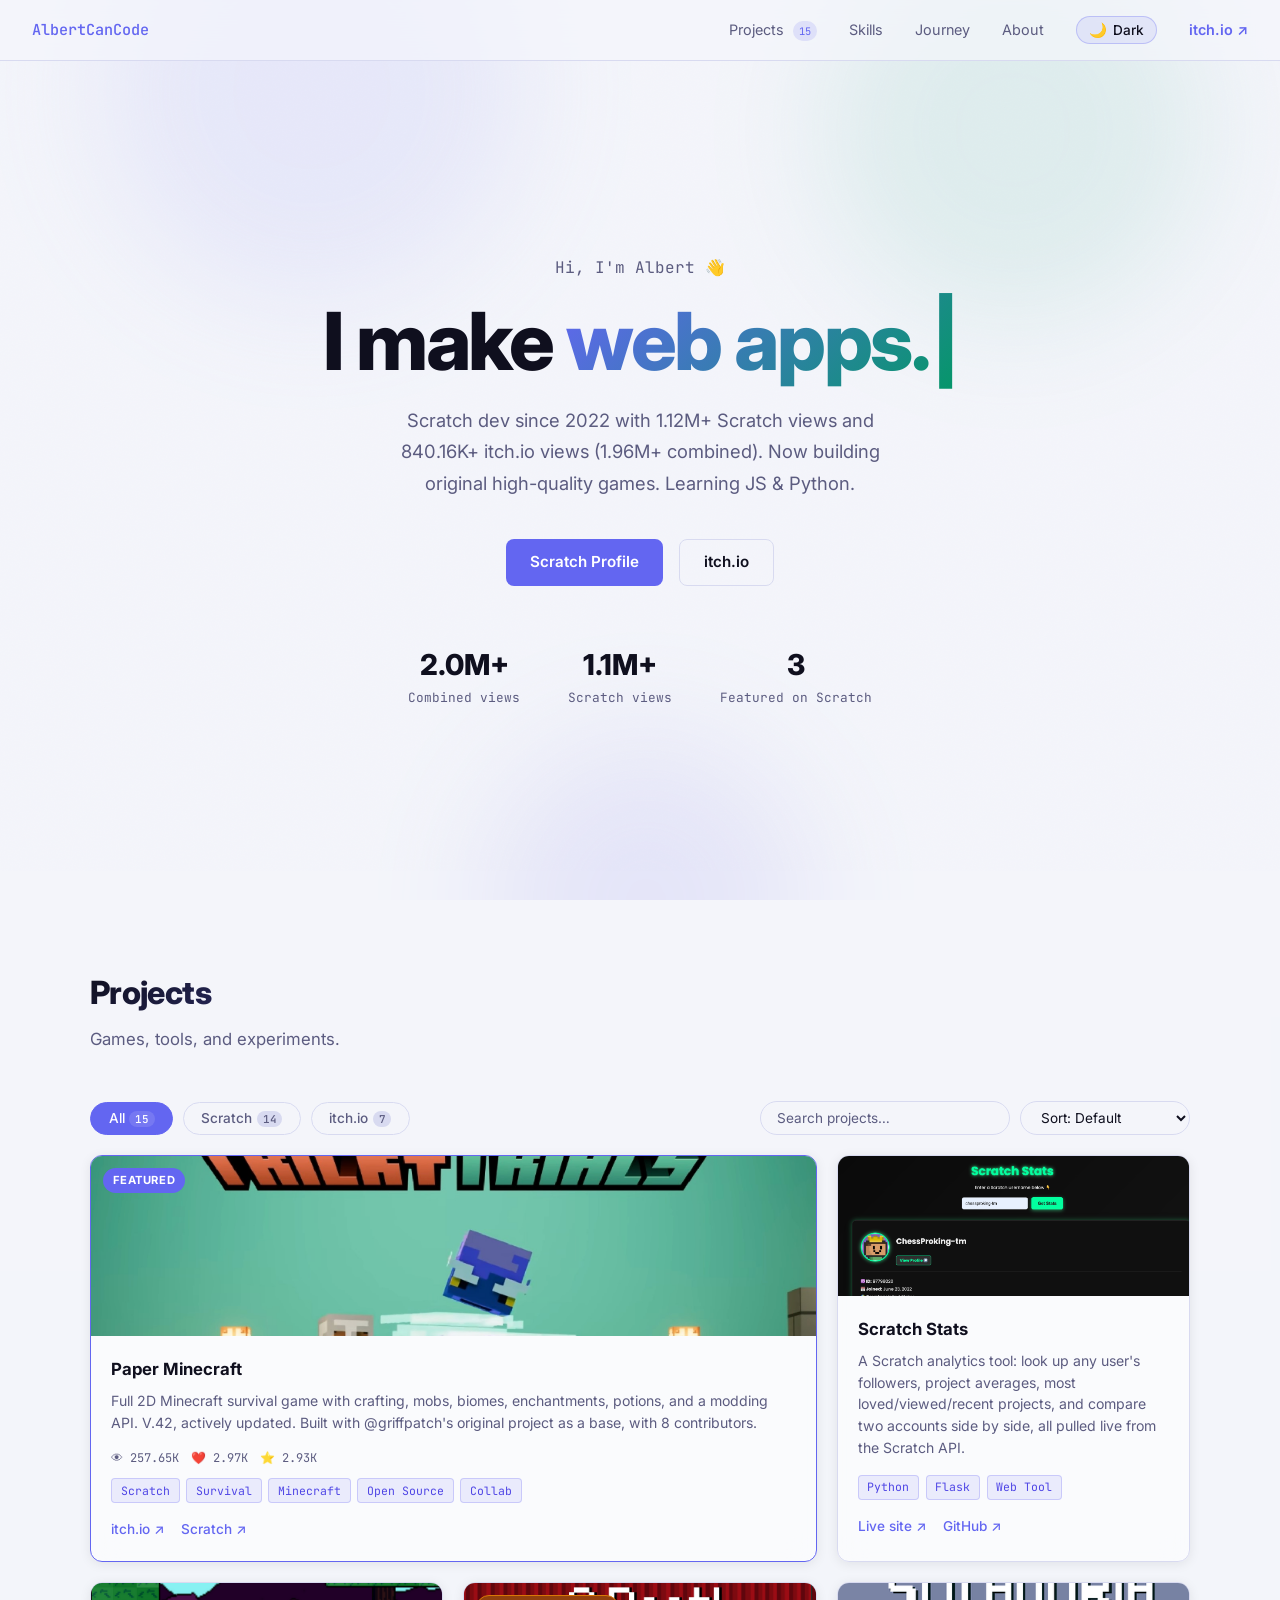
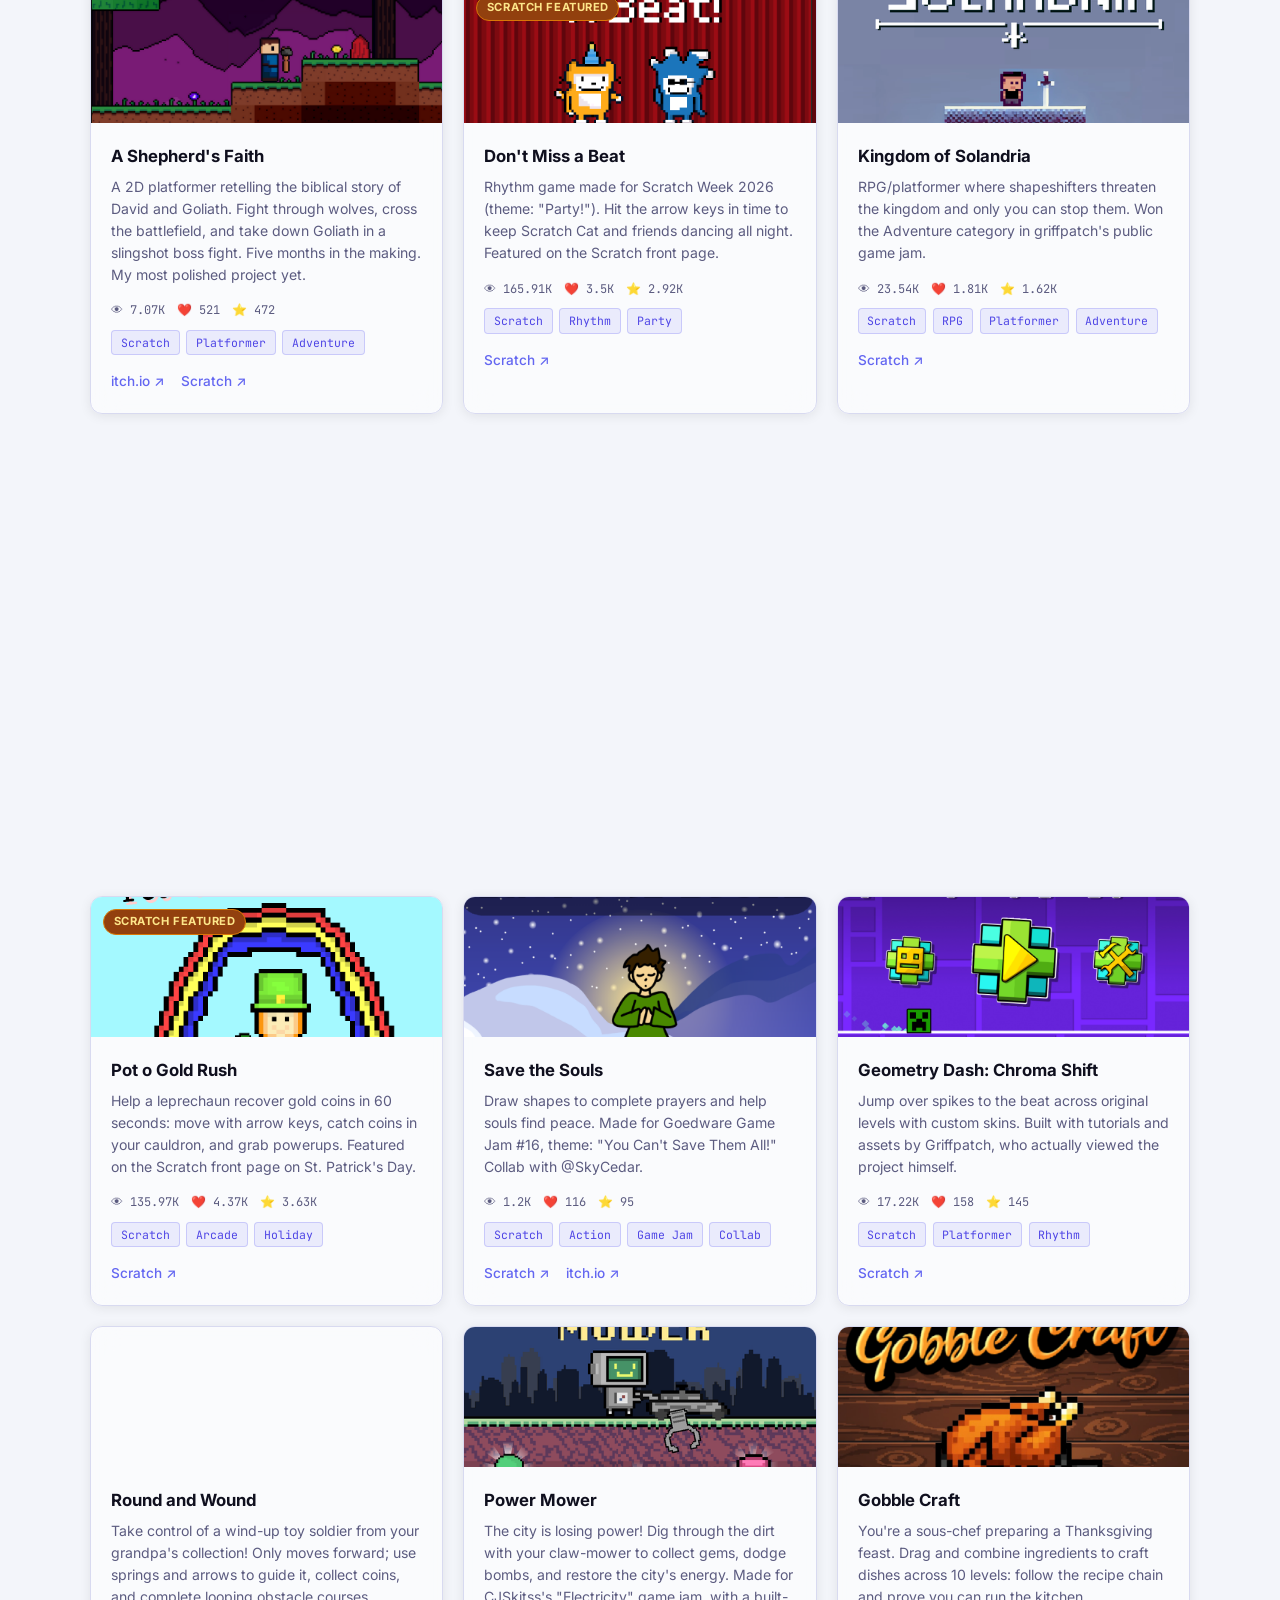
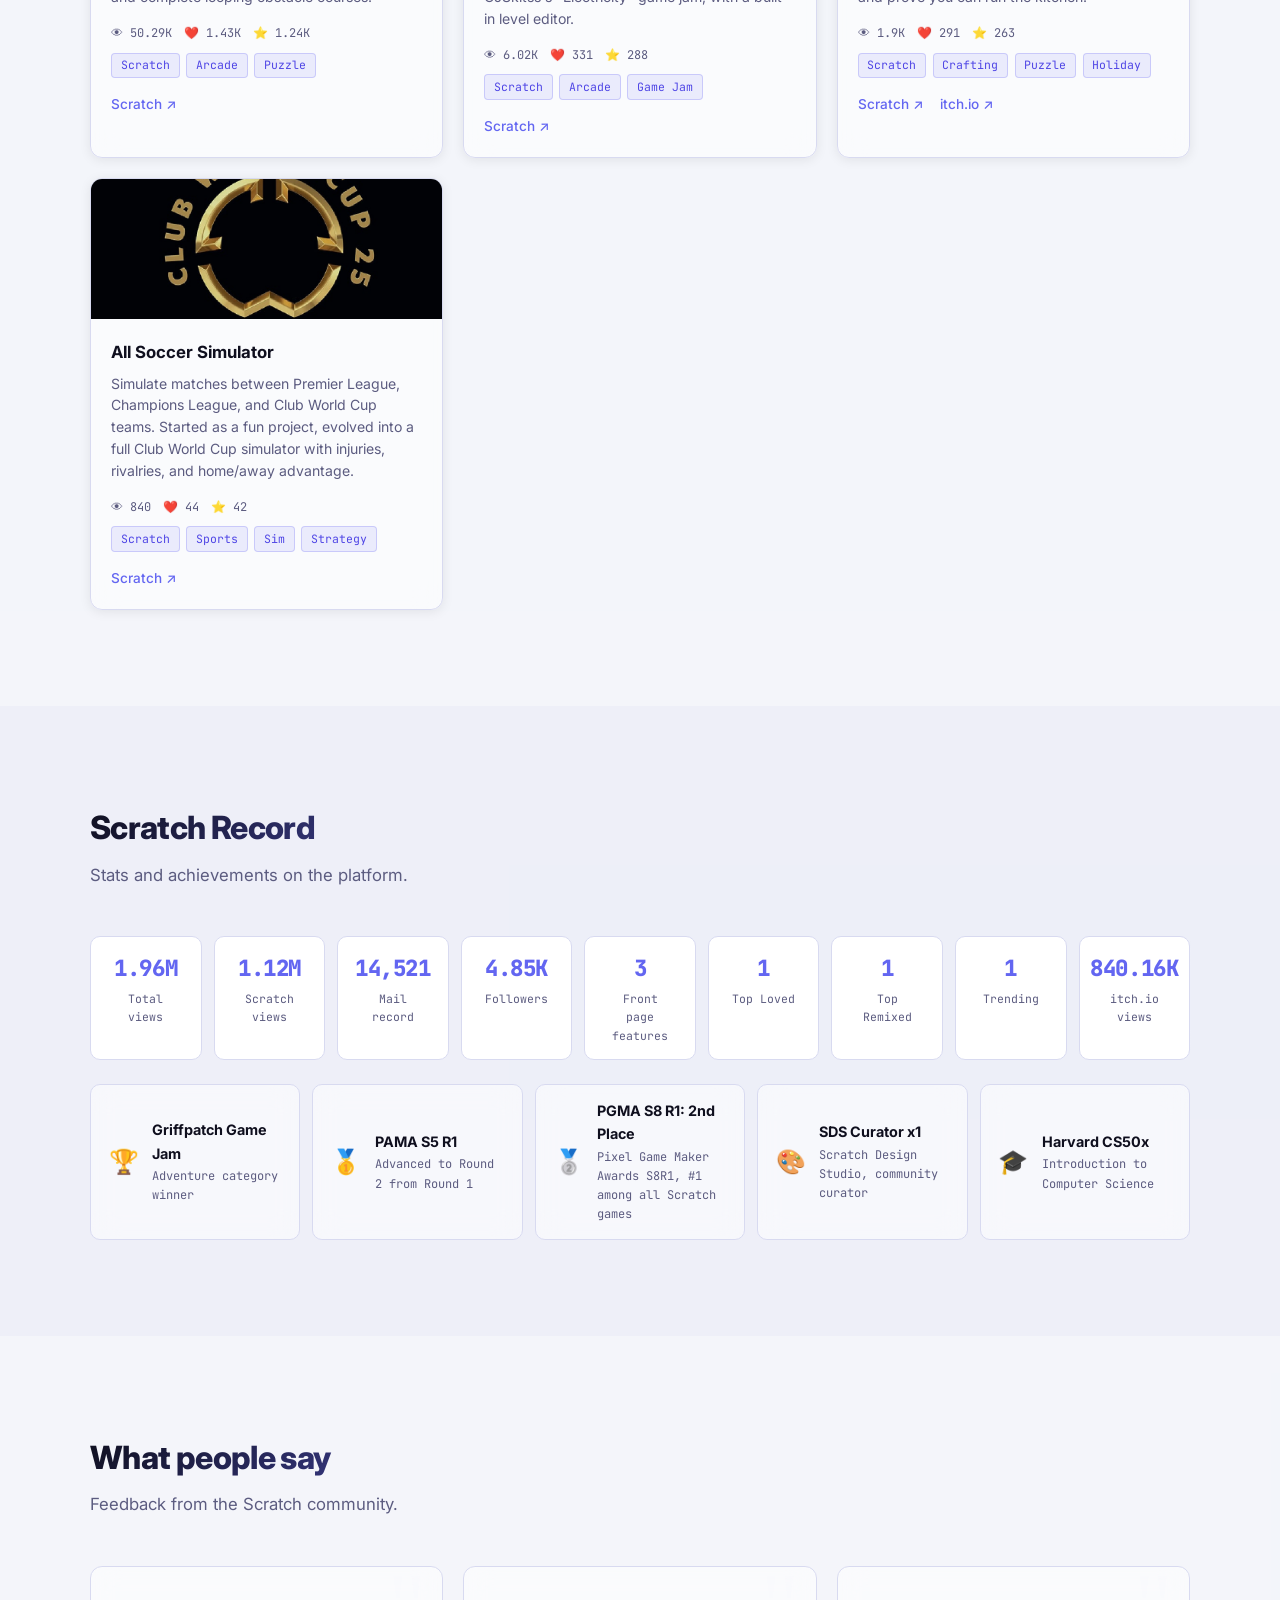
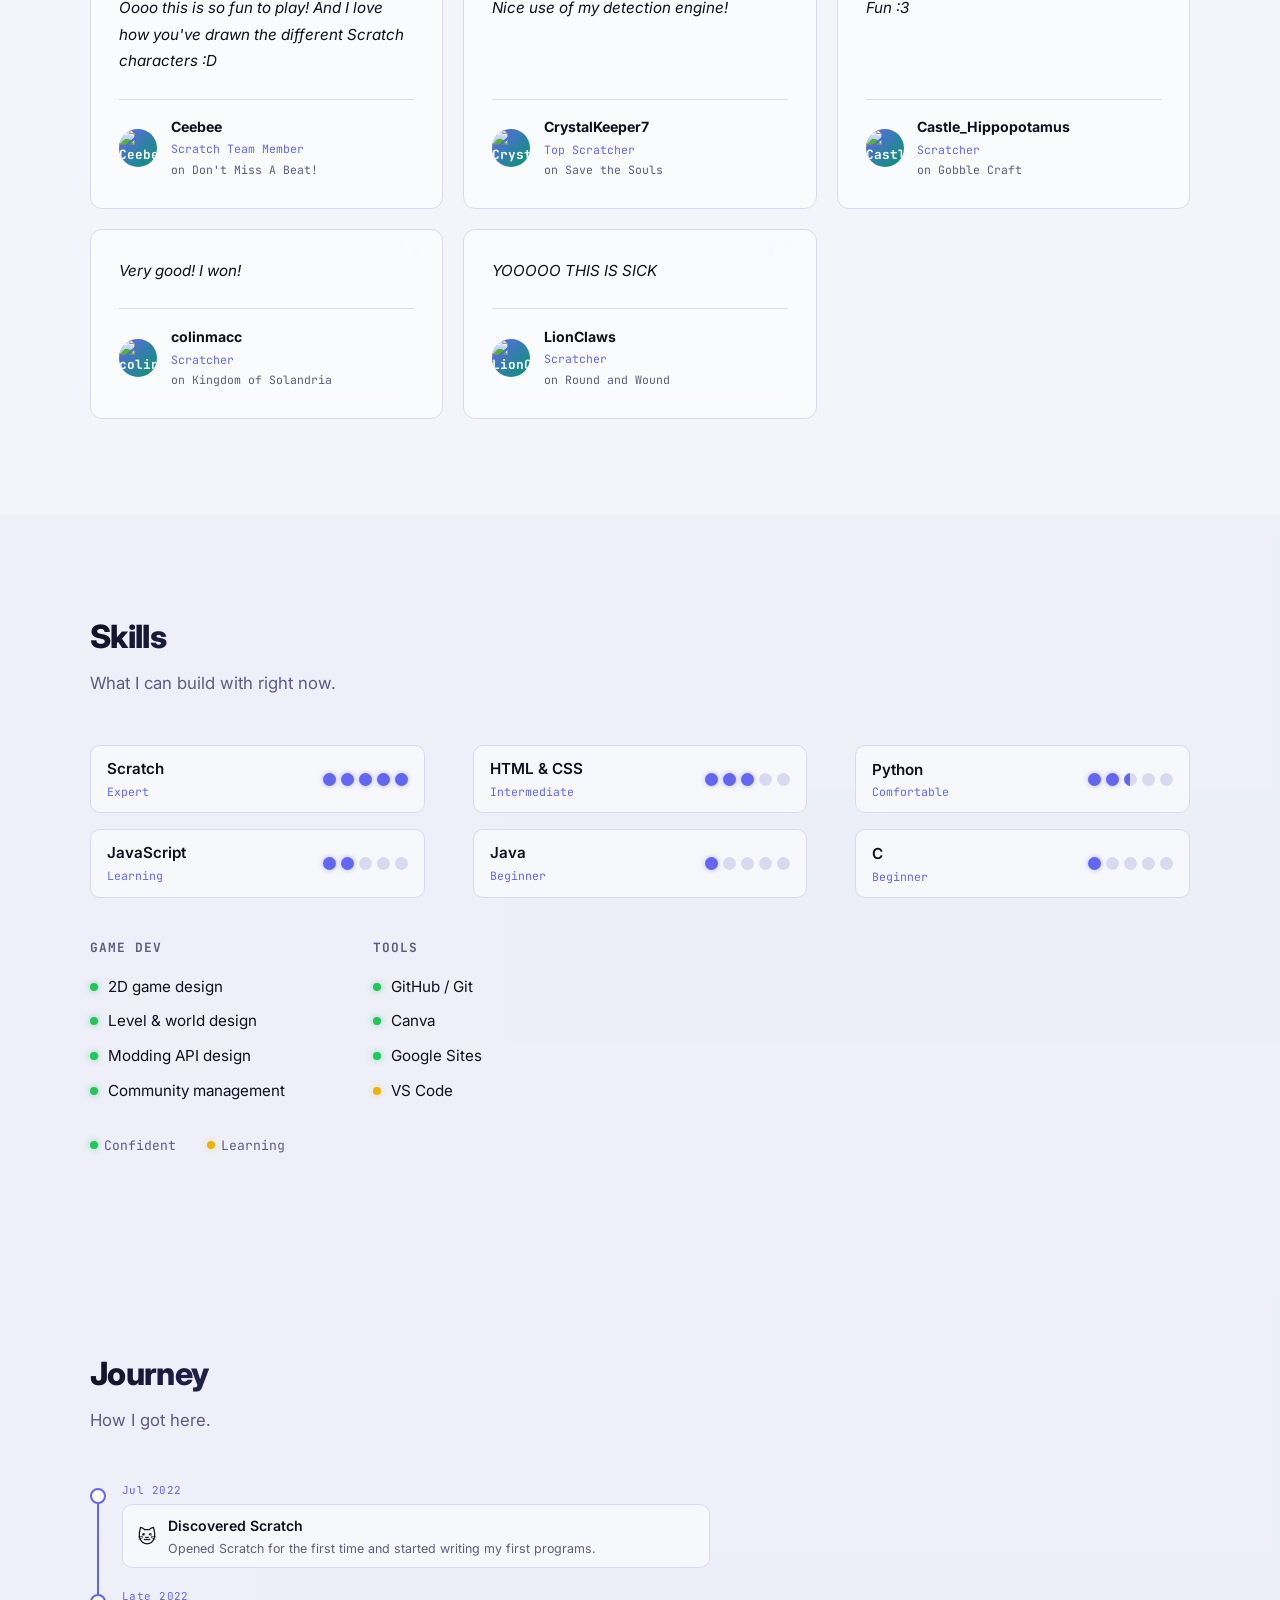
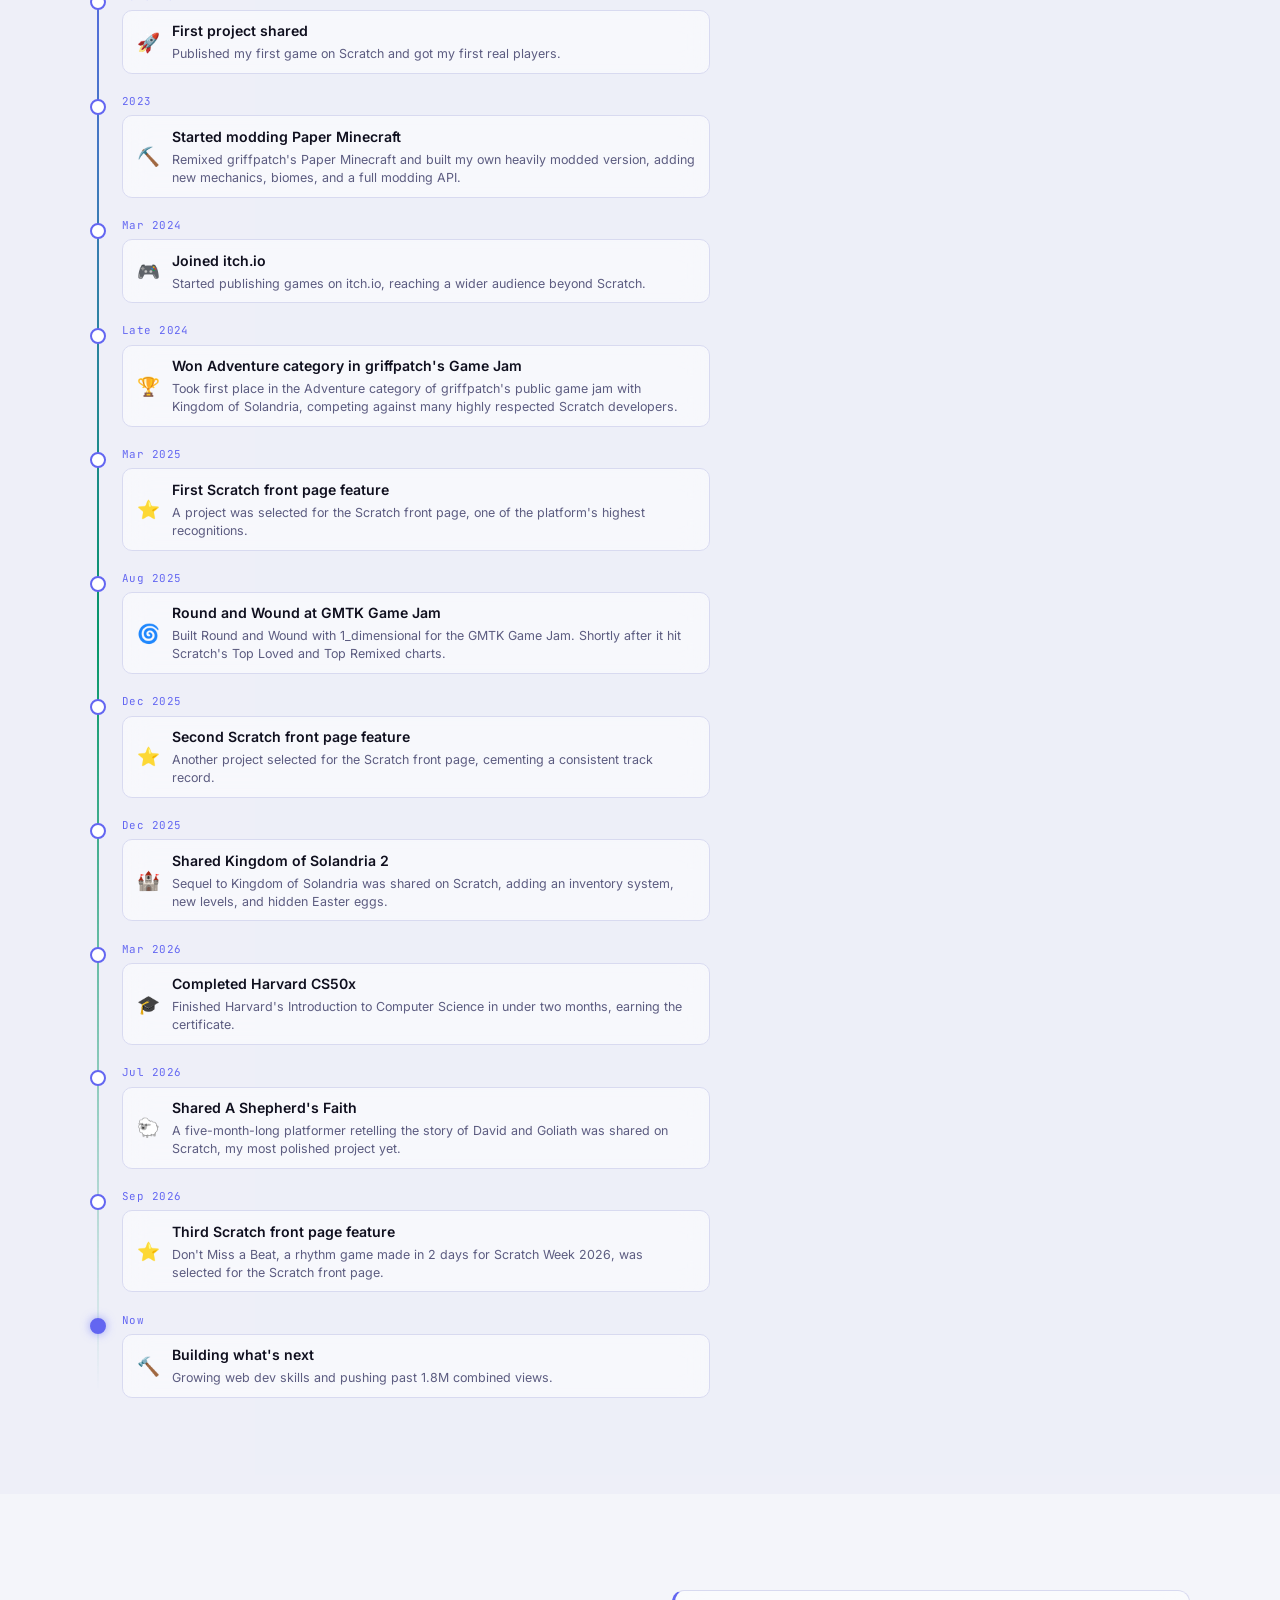
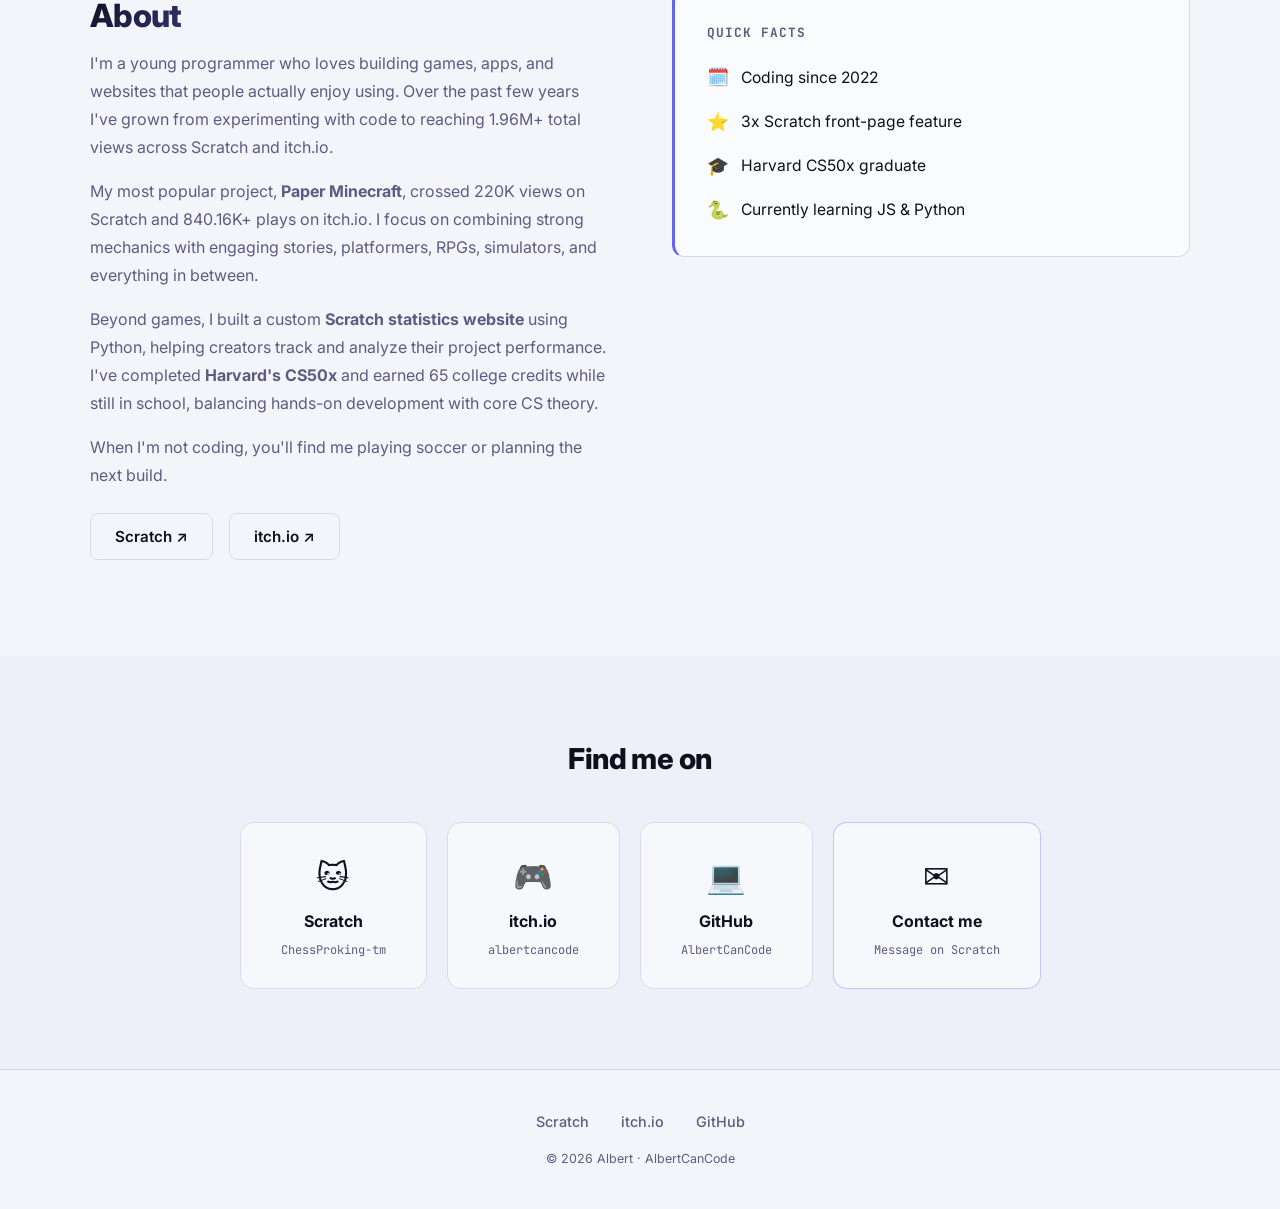
==== commit 1607f9b2: "chore: auto-update live stats" ====
--- a/index.html
+++ b/index.html
@@ -274,7 +274,7 @@
       <h1>I make <span class="accent typed" id="typedText"></span></h1>
       <p class="hero-sub">
         Scratch dev since 2022 with <span data-auto="scratch-views">1.12M+</span> Scratch views
-        and <span data-auto="itch-views">839.34K+</span> itch.io views
+        and <span data-auto="itch-views">840.16K+</span> itch.io views
         (<span data-auto="combined-views">1.96M+</span> combined).
         Now building original high-quality games. Learning JS &amp; Python.
       </p>
@@ -322,7 +322,7 @@
             <h3>Paper Minecraft</h3>
             <p>Full 2D Minecraft survival game with crafting, mobs, biomes, enchantments, potions, and a modding API. V.42, actively updated. Built with @griffpatch's original project as a base, with 8 contributors.</p>
             <div class="card-stats">
-              <span class="card-stat-item">👁 <span data-auto="project-807697148-views">257.5K</span></span>
+              <span class="card-stat-item">👁 <span data-auto="project-807697148-views">257.65K</span></span>
               <span class="card-stat-item">❤️ <span data-auto="project-807697148-loves">2.97K</span></span>
               <span class="card-stat-item">⭐ <span data-auto="project-807697148-faves">2.93K</span></span>
             </div>
@@ -360,8 +360,8 @@
             <p>A 2D platformer retelling the biblical story of David and Goliath. Fight through wolves, cross the battlefield, and take down Goliath in a slingshot boss fight. Five months in the making. My most polished project yet.</p>
             <div class="card-stats">
               <span class="card-stat-item">👁 <span data-auto="project-1364940207-views">7.07K</span></span>
-              <span class="card-stat-item">❤️ <span data-auto="project-1364940207-loves">520</span></span>
-              <span class="card-stat-item">⭐ <span data-auto="project-1364940207-faves">471</span></span>
+              <span class="card-stat-item">❤️ <span data-auto="project-1364940207-loves">521</span></span>
+              <span class="card-stat-item">⭐ <span data-auto="project-1364940207-faves">472</span></span>
             </div>
             <div class="card-tags">
               <span class="tag">Scratch</span><span class="tag">Platformer</span><span class="tag">Adventure</span>
@@ -401,7 +401,7 @@
             <h3>Kingdom of Solandria</h3>
             <p>RPG/platformer where shapeshifters threaten the kingdom and only you can stop them. Won the Adventure category in griffpatch's public game jam.</p>
             <div class="card-stats">
-              <span class="card-stat-item">👁 <span data-auto="project-1100198505-views">23.53K</span></span>
+              <span class="card-stat-item">👁 <span data-auto="project-1100198505-views">23.54K</span></span>
               <span class="card-stat-item">❤️ <span data-auto="project-1100198505-loves">1.81K</span></span>
               <span class="card-stat-item">⭐ <span data-auto="project-1100198505-faves">1.62K</span></span>
             </div>
@@ -421,7 +421,7 @@
             <h3>Kingdom of Solandria 2</h3>
             <p>The shapeshifters are gone, but now you have to save your dad. Sequel to Kingdom of Solandria with an inventory system, new levels, and hidden Easter eggs.</p>
             <div class="card-stats">
-              <span class="card-stat-item">👁 <span data-auto="project-1258036936-views">3.82K</span></span>
+              <span class="card-stat-item">👁 <span data-auto="project-1258036936-views">3.83K</span></span>
               <span class="card-stat-item">❤️ <span data-auto="project-1258036936-loves">379</span></span>
               <span class="card-stat-item">⭐ <span data-auto="project-1258036936-faves">349</span></span>
             </div>
@@ -443,7 +443,7 @@
             <h3>Cookie Guardian</h3>
             <p>Use your flashlight to protect your cookies from the ghosts of Christmas past, present, and future. Featured on the Scratch front page.</p>
             <div class="card-stats">
-              <span class="card-stat-item">👁 <span data-auto="project-1251202591-views">207K</span></span>
+              <span class="card-stat-item">👁 <span data-auto="project-1251202591-views">207.02K</span></span>
               <span class="card-stat-item">❤️ <span data-auto="project-1251202591-loves">5.41K</span></span>
               <span class="card-stat-item">⭐ <span data-auto="project-1251202591-faves">4.66K</span></span>
             </div>
@@ -528,7 +528,7 @@
             <h3>Geometry Dash: Chroma Shift</h3>
             <p>Jump over spikes to the beat across original levels with custom skins. Built with tutorials and assets by Griffpatch, who actually viewed the project himself.</p>
             <div class="card-stats">
-              <span class="card-stat-item">👁 <span data-auto="project-884017618-views">17.21K</span></span>
+              <span class="card-stat-item">👁 <span data-auto="project-884017618-views">17.22K</span></span>
               <span class="card-stat-item">❤️ <span data-auto="project-884017618-loves">158</span></span>
               <span class="card-stat-item">⭐ <span data-auto="project-884017618-faves">145</span></span>
             </div>
@@ -548,8 +548,8 @@
             <h3>Round and Wound</h3>
             <p>Take control of a wind-up toy soldier from your grandpa's collection! Only moves forward; use springs and arrows to guide it, collect coins, and complete looping obstacle courses.</p>
             <div class="card-stats">
-              <span class="card-stat-item">👁 <span data-auto="project-1212065140-views">50.28K</span></span>
-              <span class="card-stat-item">❤️ <span data-auto="project-1212065140-loves">1.42K</span></span>
+              <span class="card-stat-item">👁 <span data-auto="project-1212065140-views">50.29K</span></span>
+              <span class="card-stat-item">❤️ <span data-auto="project-1212065140-loves">1.43K</span></span>
               <span class="card-stat-item">⭐ <span data-auto="project-1212065140-faves">1.24K</span></span>
             </div>
             <div class="card-tags">
@@ -568,7 +568,7 @@
             <h3>Power Mower</h3>
             <p>The city is losing power! Dig through the dirt with your claw-mower to collect gems, dodge bombs, and restore the city's energy. Made for CJSkitss's "Electricity" game jam, with a built-in level editor.</p>
             <div class="card-stats">
-              <span class="card-stat-item">👁 <span data-auto="project-1219474888-views">6.01K</span></span>
+              <span class="card-stat-item">👁 <span data-auto="project-1219474888-views">6.02K</span></span>
               <span class="card-stat-item">❤️ <span data-auto="project-1219474888-loves">331</span></span>
               <span class="card-stat-item">⭐ <span data-auto="project-1219474888-faves">288</span></span>
             </div>
@@ -589,8 +589,8 @@
             <p>You're a sous-chef preparing a Thanksgiving feast. Drag and combine ingredients to craft dishes across 10 levels: follow the recipe chain and prove you can run the kitchen.</p>
             <div class="card-stats">
               <span class="card-stat-item">👁 <span data-auto="project-1245605623-views">1.9K</span></span>
-              <span class="card-stat-item">❤️ <span data-auto="project-1245605623-loves">290</span></span>
-              <span class="card-stat-item">⭐ <span data-auto="project-1245605623-faves">262</span></span>
+              <span class="card-stat-item">❤️ <span data-auto="project-1245605623-loves">291</span></span>
+              <span class="card-stat-item">⭐ <span data-auto="project-1245605623-faves">263</span></span>
             </div>
             <div class="card-tags">
               <span class="tag">Scratch</span><span class="tag">Crafting</span><span class="tag">Puzzle</span><span class="tag">Holiday</span>
@@ -609,7 +609,7 @@
             <h3>All Soccer Simulator</h3>
             <p>Simulate matches between Premier League, Champions League, and Club World Cup teams. Started as a fun project, evolved into a full Club World Cup simulator with injuries, rivalries, and home/away advantage.</p>
             <div class="card-stats">
-              <span class="card-stat-item">👁 <span data-auto="project-1115457053-views">839</span></span>
+              <span class="card-stat-item">👁 <span data-auto="project-1115457053-views">840</span></span>
               <span class="card-stat-item">❤️ <span data-auto="project-1115457053-loves">44</span></span>
               <span class="card-stat-item">⭐ <span data-auto="project-1115457053-faves">42</span></span>
             </div>
@@ -666,7 +666,7 @@
           <span class="record-label">Trending</span>
         </div>
         <div class="record-stat" data-tooltip="Total views across all itch.io games">
-          <span class="record-num">839.34K</span>
+          <span class="record-num">840.16K</span>
           <span class="record-label">itch.io views</span>
         </div>
       </div>
@@ -1050,7 +1050,7 @@
         </p>
         <p>
           My most popular project, <strong>Paper Minecraft</strong>, crossed 220K views on Scratch
-          and <span data-auto="itch-views">839.34K+</span> plays on itch.io. I focus on combining strong mechanics with engaging stories,
+          and <span data-auto="itch-views">840.16K+</span> plays on itch.io. I focus on combining strong mechanics with engaging stories,
           platformers, RPGs, simulators, and everything in between.
         </p>
         <p>
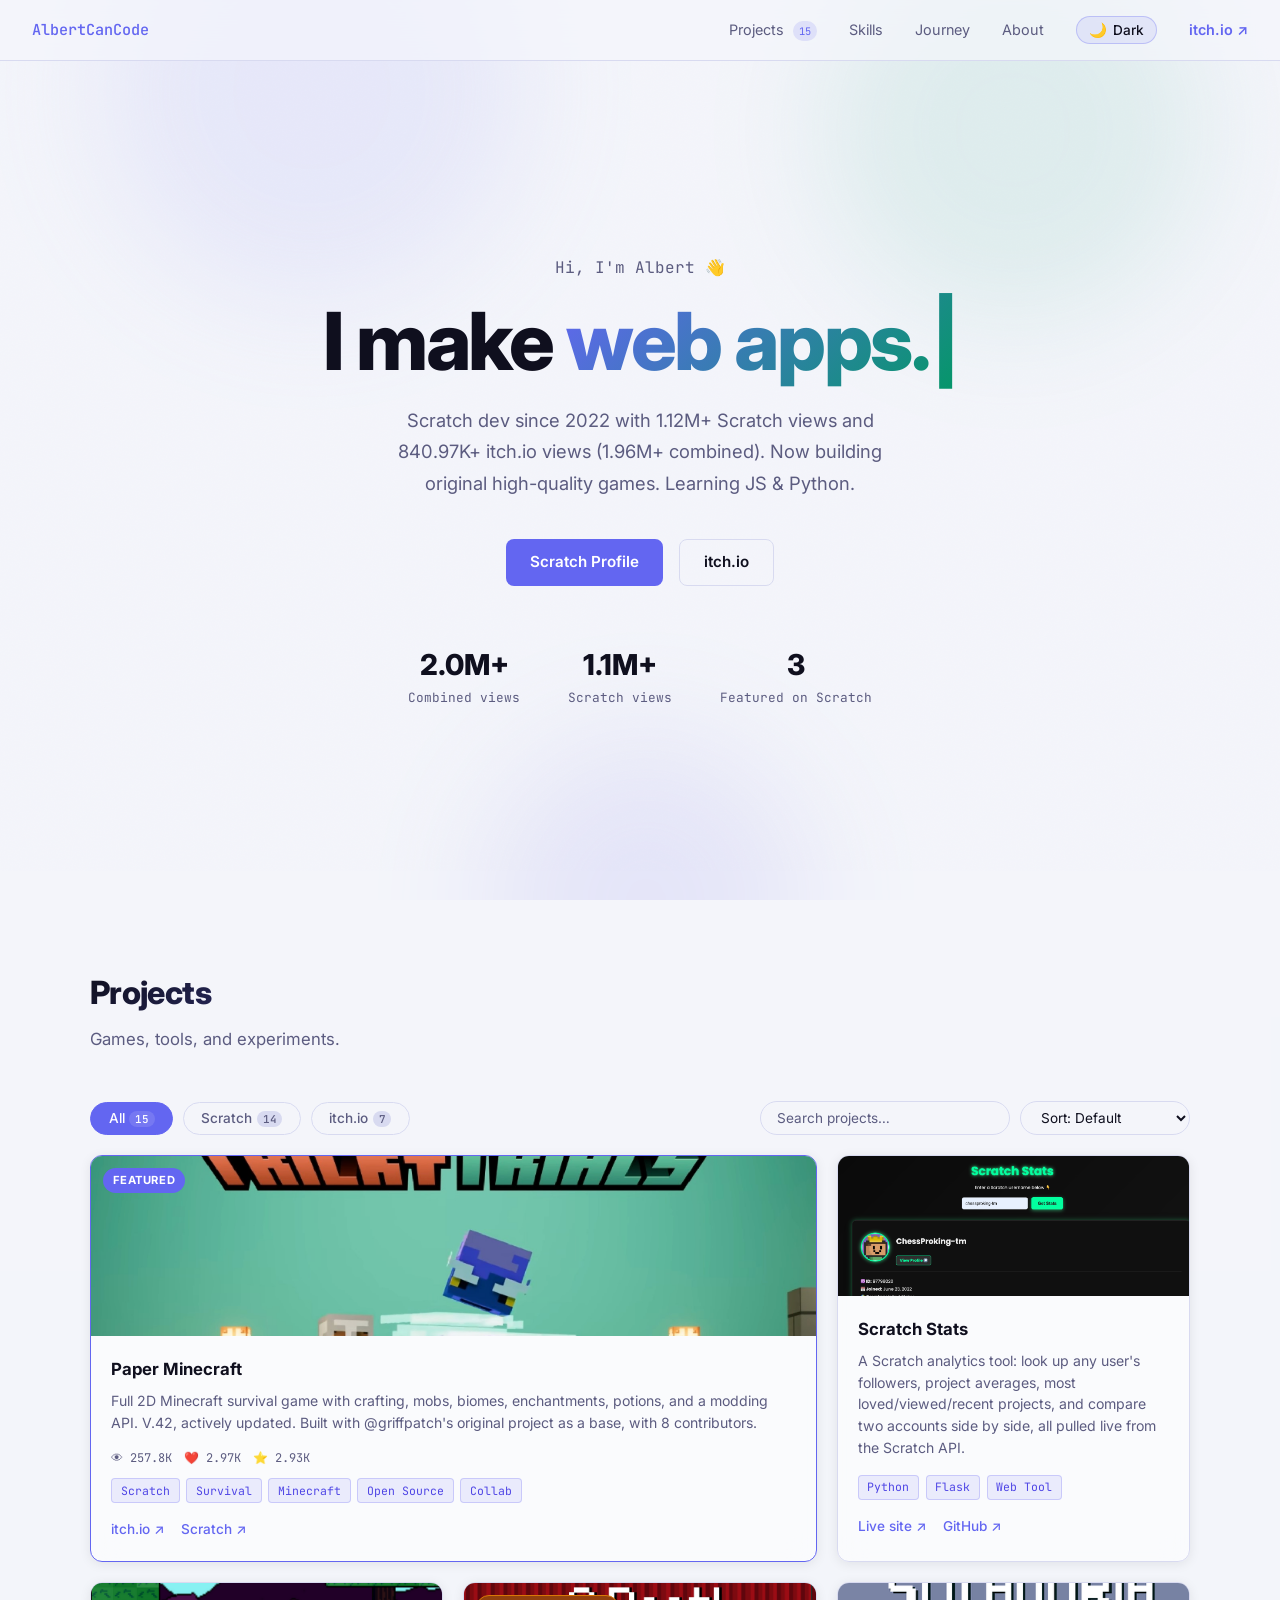
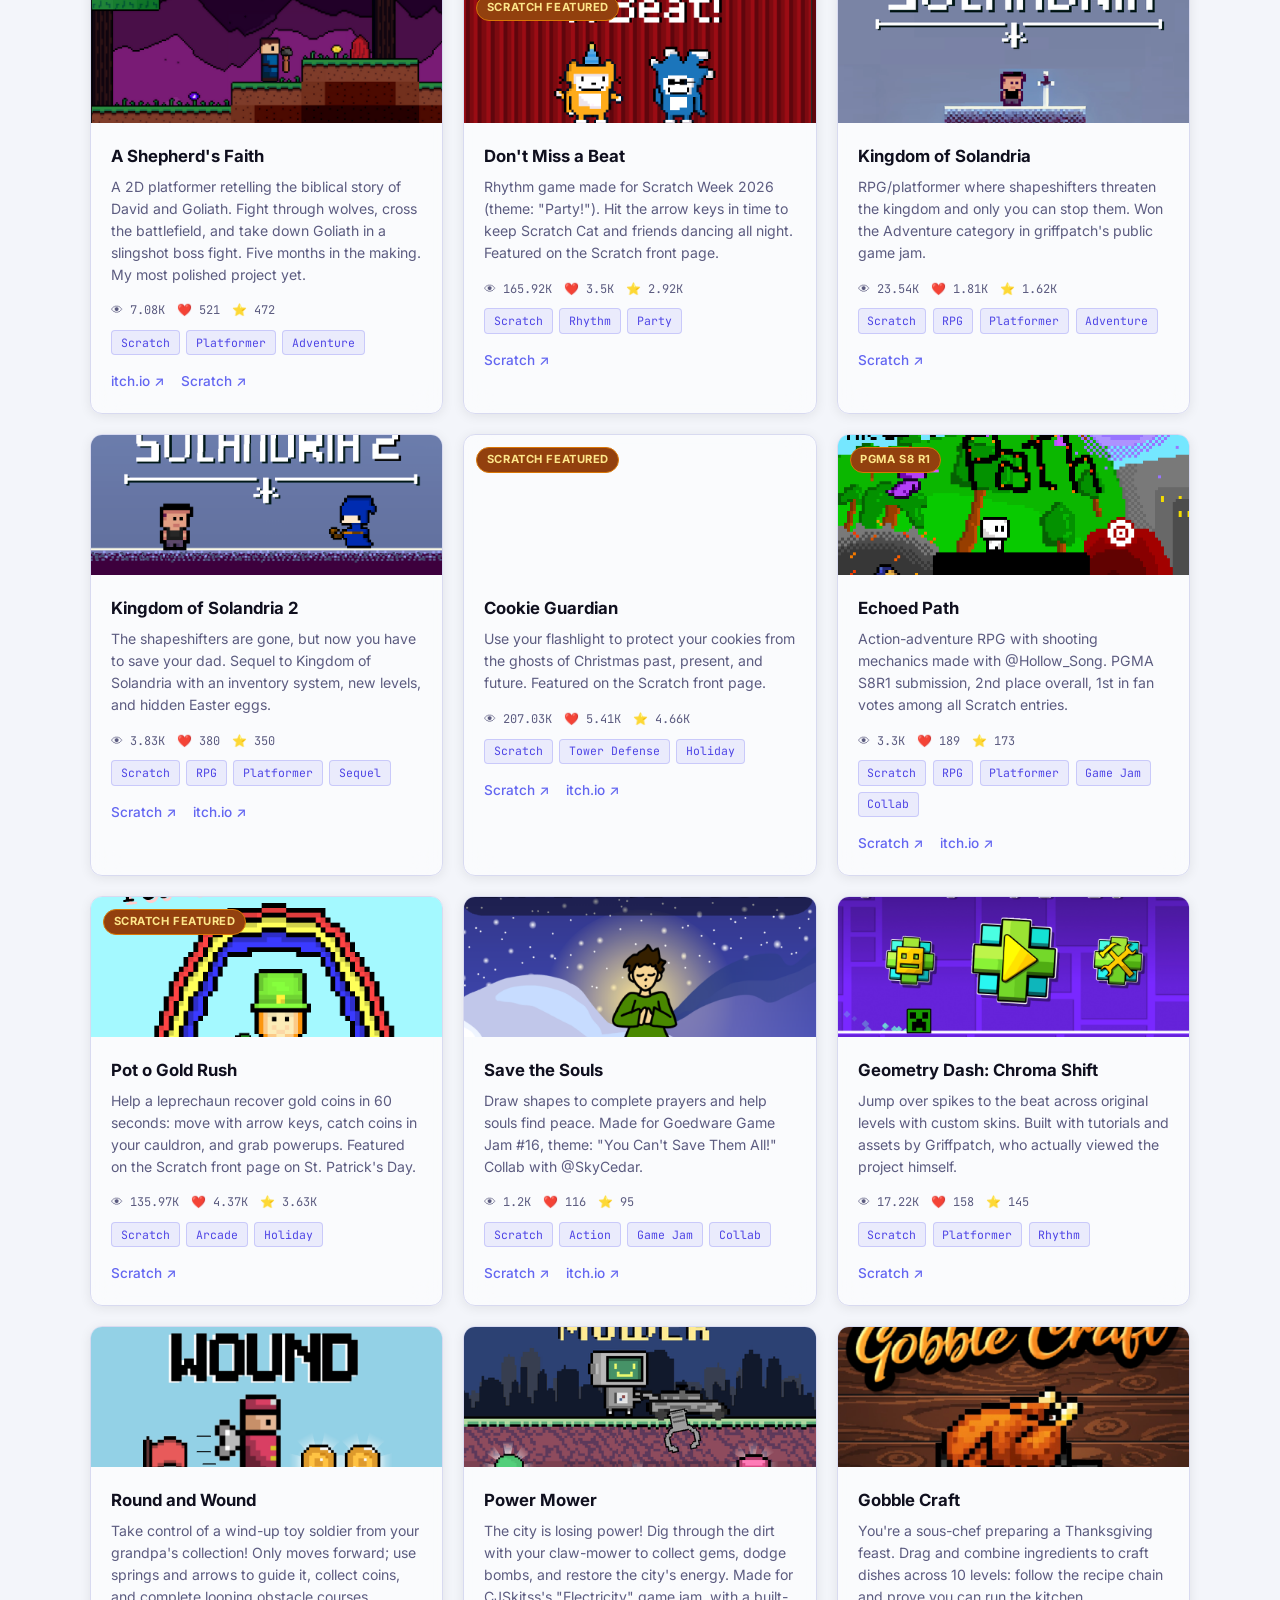
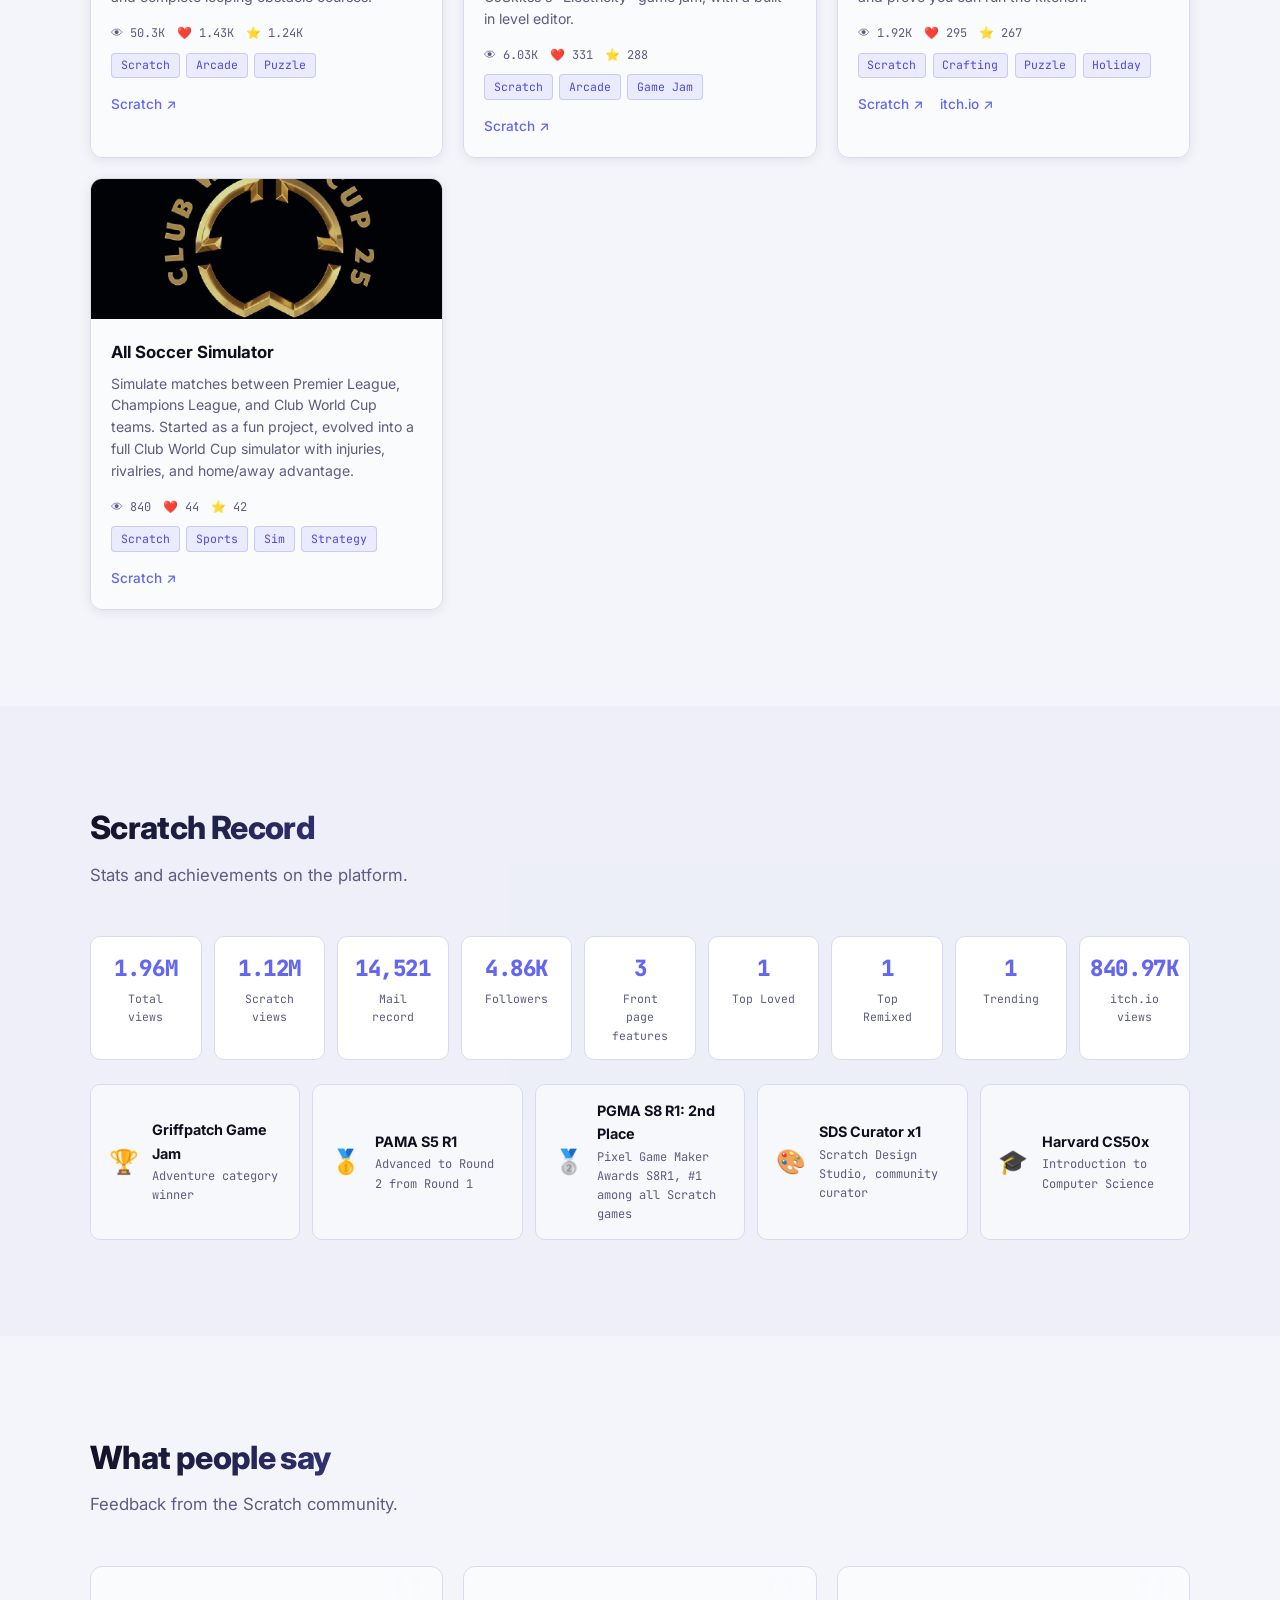
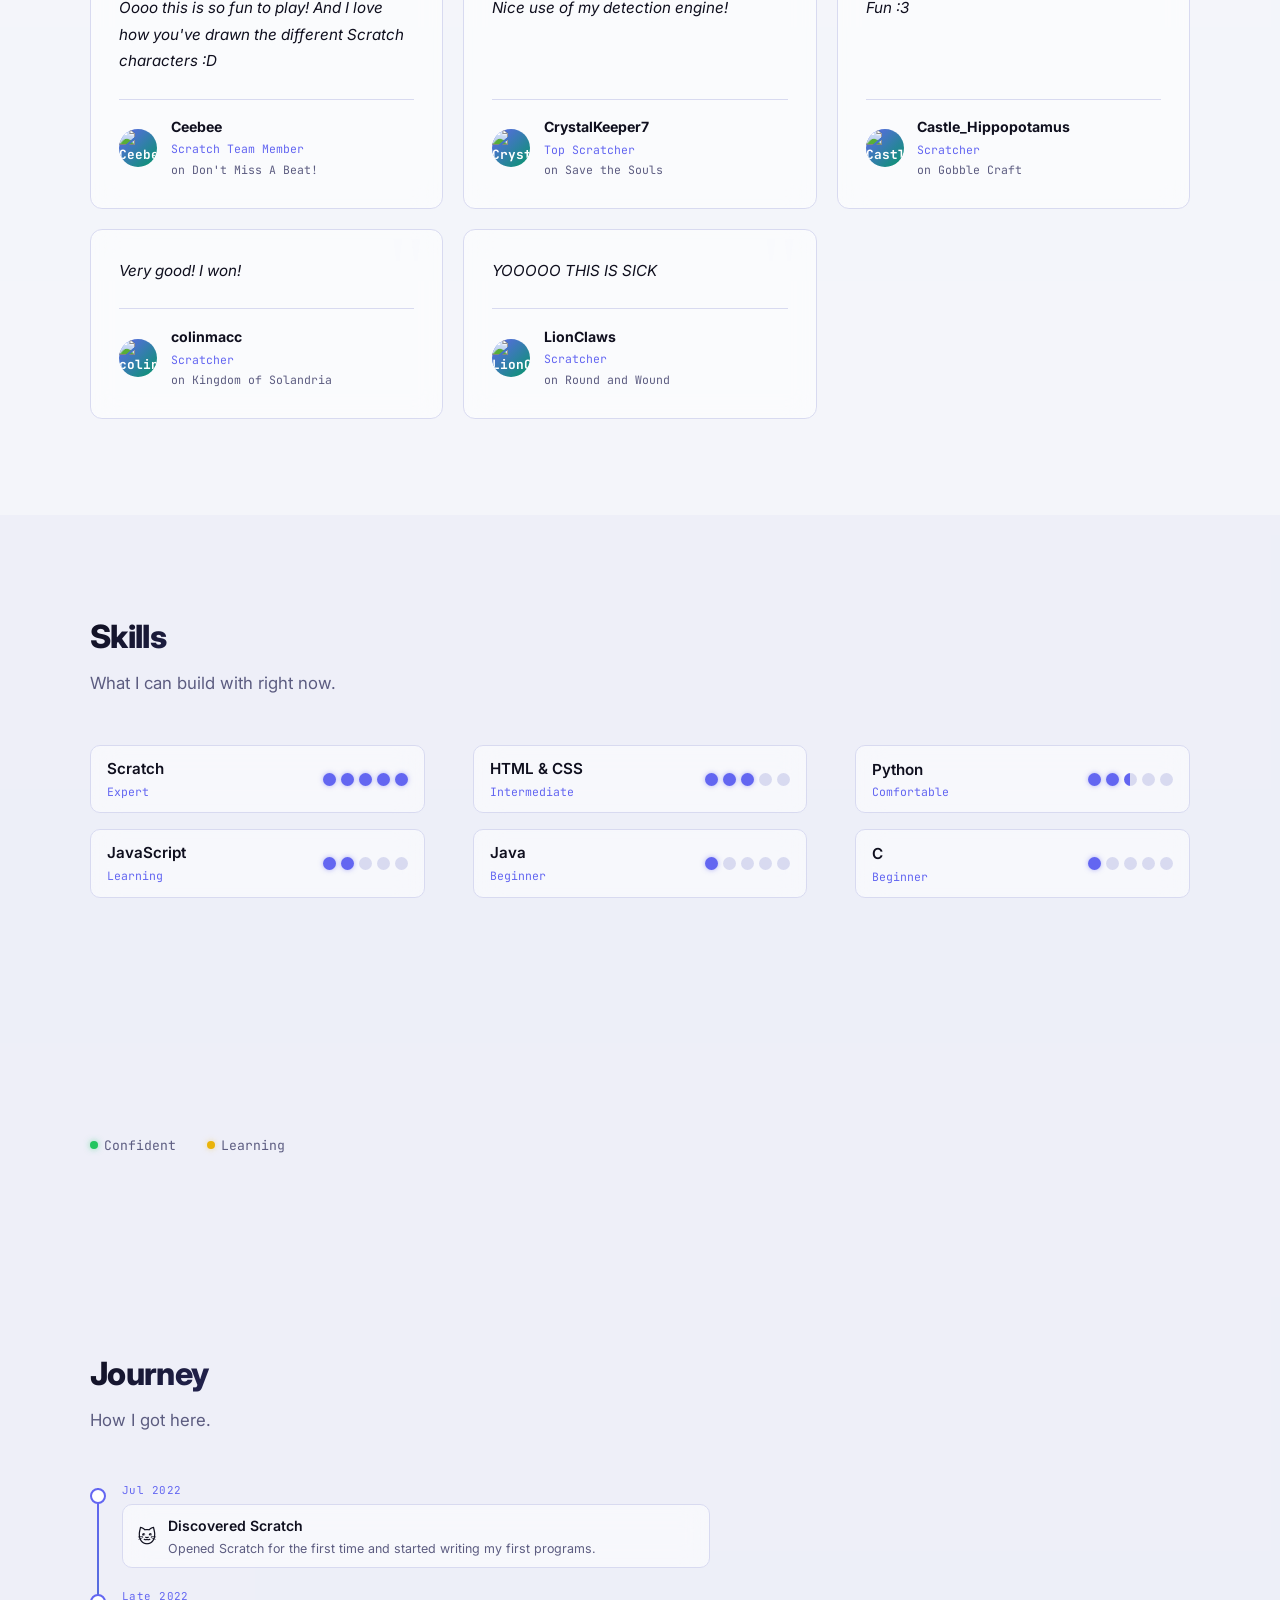
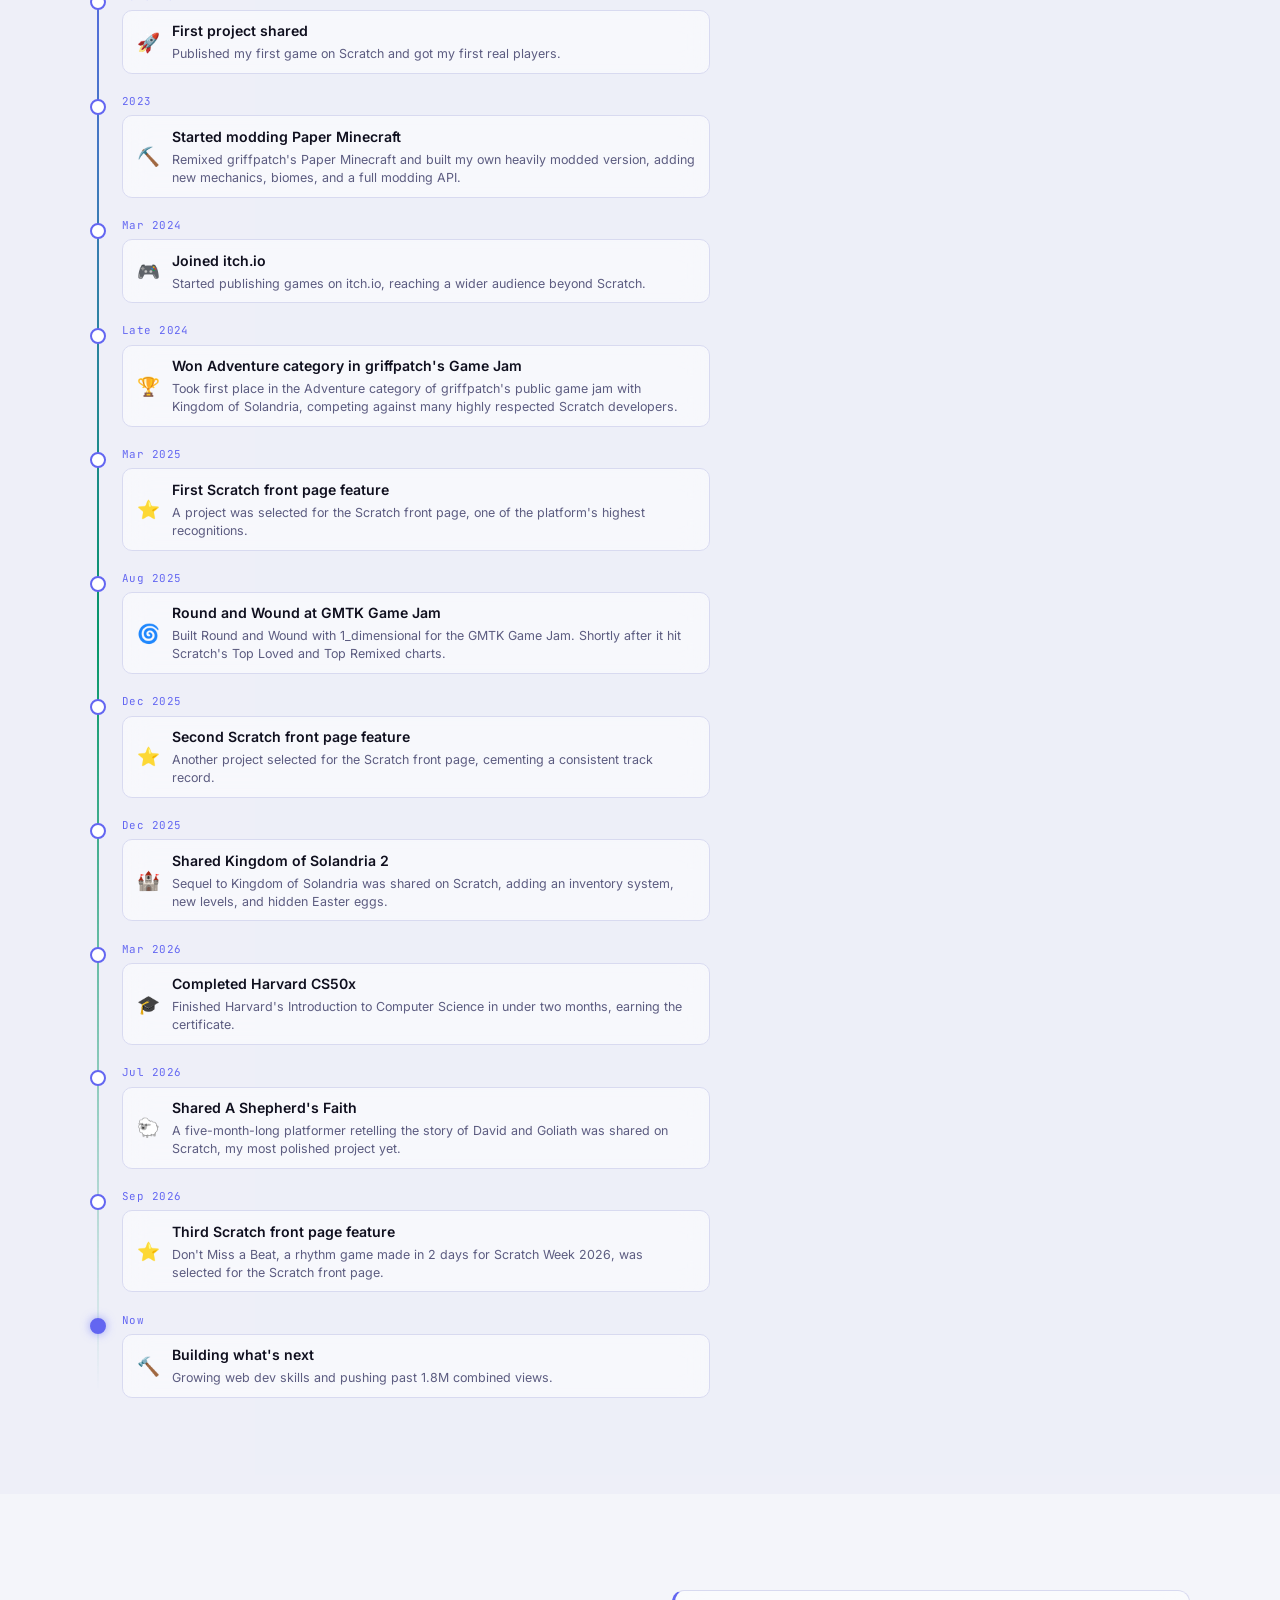
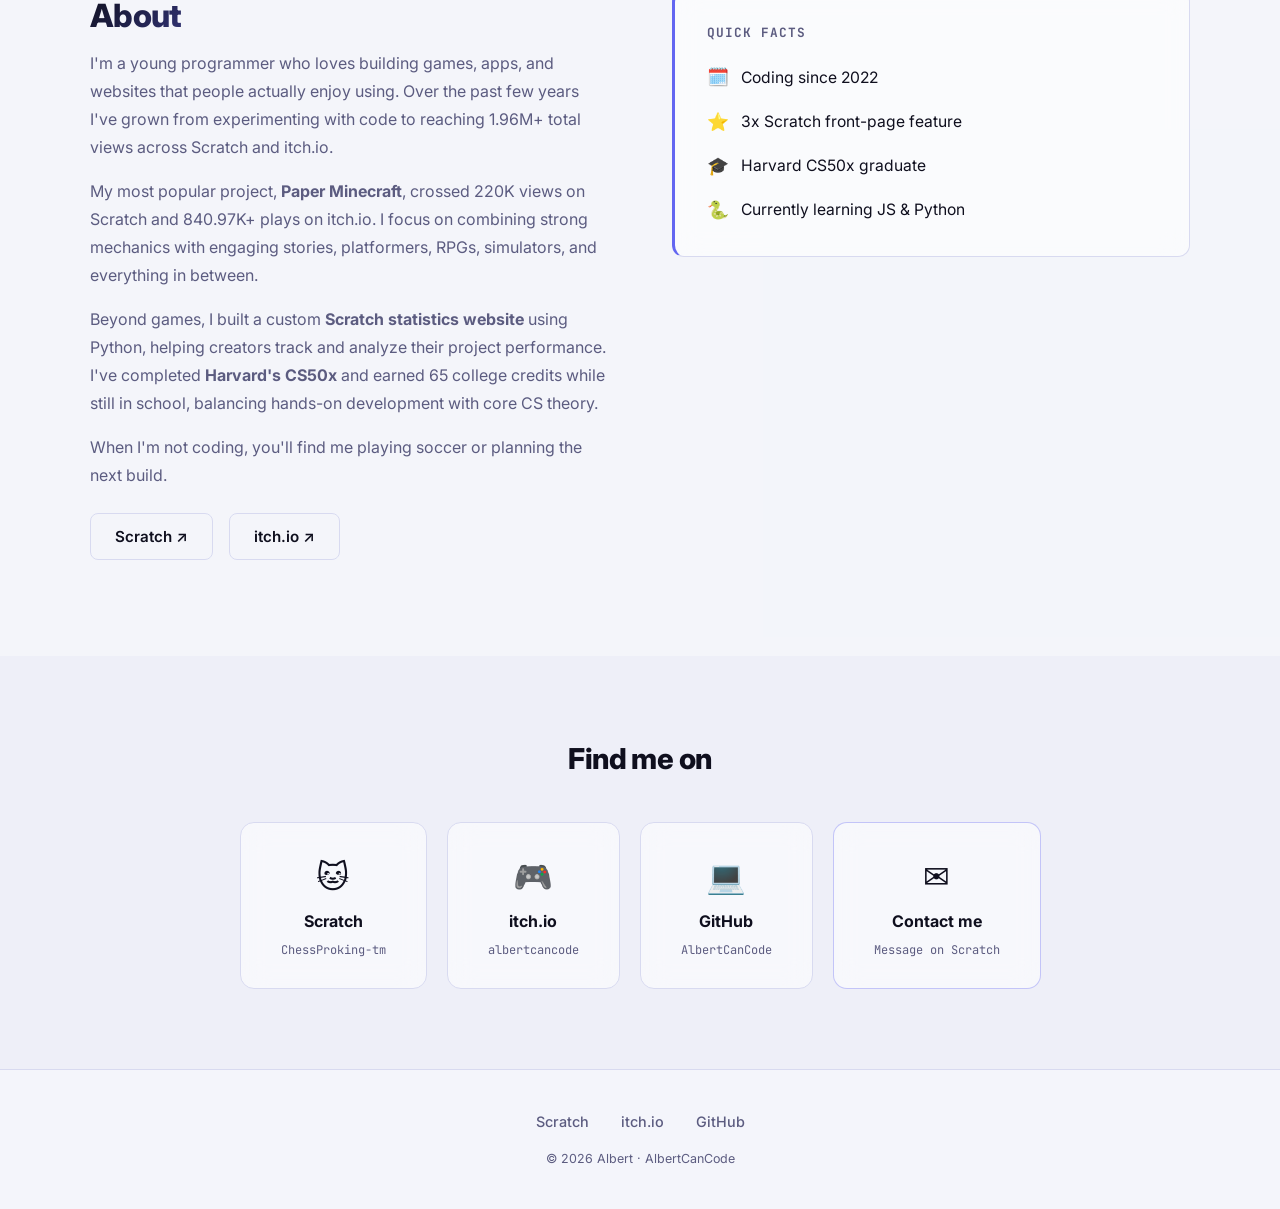
==== commit 1781e086: "chore: auto-update live stats" ====
--- a/index.html
+++ b/index.html
@@ -274,7 +274,7 @@
       <h1>I make <span class="accent typed" id="typedText"></span></h1>
       <p class="hero-sub">
         Scratch dev since 2022 with <span data-auto="scratch-views">1.12M+</span> Scratch views
-        and <span data-auto="itch-views">840.16K+</span> itch.io views
+        and <span data-auto="itch-views">840.97K+</span> itch.io views
         (<span data-auto="combined-views">1.96M+</span> combined).
         Now building original high-quality games. Learning JS &amp; Python.
       </p>
@@ -322,7 +322,7 @@
             <h3>Paper Minecraft</h3>
             <p>Full 2D Minecraft survival game with crafting, mobs, biomes, enchantments, potions, and a modding API. V.42, actively updated. Built with @griffpatch's original project as a base, with 8 contributors.</p>
             <div class="card-stats">
-              <span class="card-stat-item">👁 <span data-auto="project-807697148-views">257.65K</span></span>
+              <span class="card-stat-item">👁 <span data-auto="project-807697148-views">257.8K</span></span>
               <span class="card-stat-item">❤️ <span data-auto="project-807697148-loves">2.97K</span></span>
               <span class="card-stat-item">⭐ <span data-auto="project-807697148-faves">2.93K</span></span>
             </div>
@@ -359,7 +359,7 @@
             <h3>A Shepherd's Faith</h3>
             <p>A 2D platformer retelling the biblical story of David and Goliath. Fight through wolves, cross the battlefield, and take down Goliath in a slingshot boss fight. Five months in the making. My most polished project yet.</p>
             <div class="card-stats">
-              <span class="card-stat-item">👁 <span data-auto="project-1364940207-views">7.07K</span></span>
+              <span class="card-stat-item">👁 <span data-auto="project-1364940207-views">7.08K</span></span>
               <span class="card-stat-item">❤️ <span data-auto="project-1364940207-loves">521</span></span>
               <span class="card-stat-item">⭐ <span data-auto="project-1364940207-faves">472</span></span>
             </div>
@@ -381,7 +381,7 @@
             <h3>Don't Miss a Beat</h3>
             <p>Rhythm game made for Scratch Week 2026 (theme: "Party!"). Hit the arrow keys in time to keep Scratch Cat and friends dancing all night. Featured on the Scratch front page.</p>
             <div class="card-stats">
-              <span class="card-stat-item">👁 <span data-auto="project-1317452321-views">165.91K</span></span>
+              <span class="card-stat-item">👁 <span data-auto="project-1317452321-views">165.92K</span></span>
               <span class="card-stat-item">❤️ <span data-auto="project-1317452321-loves">3.5K</span></span>
               <span class="card-stat-item">⭐ <span data-auto="project-1317452321-faves">2.92K</span></span>
             </div>
@@ -422,8 +422,8 @@
             <p>The shapeshifters are gone, but now you have to save your dad. Sequel to Kingdom of Solandria with an inventory system, new levels, and hidden Easter eggs.</p>
             <div class="card-stats">
               <span class="card-stat-item">👁 <span data-auto="project-1258036936-views">3.83K</span></span>
-              <span class="card-stat-item">❤️ <span data-auto="project-1258036936-loves">379</span></span>
-              <span class="card-stat-item">⭐ <span data-auto="project-1258036936-faves">349</span></span>
+              <span class="card-stat-item">❤️ <span data-auto="project-1258036936-loves">380</span></span>
+              <span class="card-stat-item">⭐ <span data-auto="project-1258036936-faves">350</span></span>
             </div>
             <div class="card-tags">
               <span class="tag">Scratch</span><span class="tag">RPG</span><span class="tag">Platformer</span><span class="tag">Sequel</span>
@@ -443,7 +443,7 @@
             <h3>Cookie Guardian</h3>
             <p>Use your flashlight to protect your cookies from the ghosts of Christmas past, present, and future. Featured on the Scratch front page.</p>
             <div class="card-stats">
-              <span class="card-stat-item">👁 <span data-auto="project-1251202591-views">207.02K</span></span>
+              <span class="card-stat-item">👁 <span data-auto="project-1251202591-views">207.03K</span></span>
               <span class="card-stat-item">❤️ <span data-auto="project-1251202591-loves">5.41K</span></span>
               <span class="card-stat-item">⭐ <span data-auto="project-1251202591-faves">4.66K</span></span>
             </div>
@@ -548,7 +548,7 @@
             <h3>Round and Wound</h3>
             <p>Take control of a wind-up toy soldier from your grandpa's collection! Only moves forward; use springs and arrows to guide it, collect coins, and complete looping obstacle courses.</p>
             <div class="card-stats">
-              <span class="card-stat-item">👁 <span data-auto="project-1212065140-views">50.29K</span></span>
+              <span class="card-stat-item">👁 <span data-auto="project-1212065140-views">50.3K</span></span>
               <span class="card-stat-item">❤️ <span data-auto="project-1212065140-loves">1.43K</span></span>
               <span class="card-stat-item">⭐ <span data-auto="project-1212065140-faves">1.24K</span></span>
             </div>
@@ -568,7 +568,7 @@
             <h3>Power Mower</h3>
             <p>The city is losing power! Dig through the dirt with your claw-mower to collect gems, dodge bombs, and restore the city's energy. Made for CJSkitss's "Electricity" game jam, with a built-in level editor.</p>
             <div class="card-stats">
-              <span class="card-stat-item">👁 <span data-auto="project-1219474888-views">6.02K</span></span>
+              <span class="card-stat-item">👁 <span data-auto="project-1219474888-views">6.03K</span></span>
               <span class="card-stat-item">❤️ <span data-auto="project-1219474888-loves">331</span></span>
               <span class="card-stat-item">⭐ <span data-auto="project-1219474888-faves">288</span></span>
             </div>
@@ -588,9 +588,9 @@
             <h3>Gobble Craft</h3>
             <p>You're a sous-chef preparing a Thanksgiving feast. Drag and combine ingredients to craft dishes across 10 levels: follow the recipe chain and prove you can run the kitchen.</p>
             <div class="card-stats">
-              <span class="card-stat-item">👁 <span data-auto="project-1245605623-views">1.9K</span></span>
-              <span class="card-stat-item">❤️ <span data-auto="project-1245605623-loves">291</span></span>
-              <span class="card-stat-item">⭐ <span data-auto="project-1245605623-faves">263</span></span>
+              <span class="card-stat-item">👁 <span data-auto="project-1245605623-views">1.92K</span></span>
+              <span class="card-stat-item">❤️ <span data-auto="project-1245605623-loves">295</span></span>
+              <span class="card-stat-item">⭐ <span data-auto="project-1245605623-faves">267</span></span>
             </div>
             <div class="card-tags">
               <span class="tag">Scratch</span><span class="tag">Crafting</span><span class="tag">Puzzle</span><span class="tag">Holiday</span>
@@ -646,7 +646,7 @@
           <span class="record-label">Mail record</span>
         </div>
         <div class="record-stat" data-tooltip="Followers on Scratch">
-          <span class="record-num">4.85K</span>
+          <span class="record-num">4.86K</span>
           <span class="record-label">Followers</span>
         </div>
         <div class="record-stat" data-tooltip="Projects selected to appear on Scratch's front page">
@@ -666,7 +666,7 @@
           <span class="record-label">Trending</span>
         </div>
         <div class="record-stat" data-tooltip="Total views across all itch.io games">
-          <span class="record-num">840.16K</span>
+          <span class="record-num">840.97K</span>
           <span class="record-label">itch.io views</span>
         </div>
       </div>
@@ -1050,7 +1050,7 @@
         </p>
         <p>
           My most popular project, <strong>Paper Minecraft</strong>, crossed 220K views on Scratch
-          and <span data-auto="itch-views">840.16K+</span> plays on itch.io. I focus on combining strong mechanics with engaging stories,
+          and <span data-auto="itch-views">840.97K+</span> plays on itch.io. I focus on combining strong mechanics with engaging stories,
           platformers, RPGs, simulators, and everything in between.
         </p>
         <p>
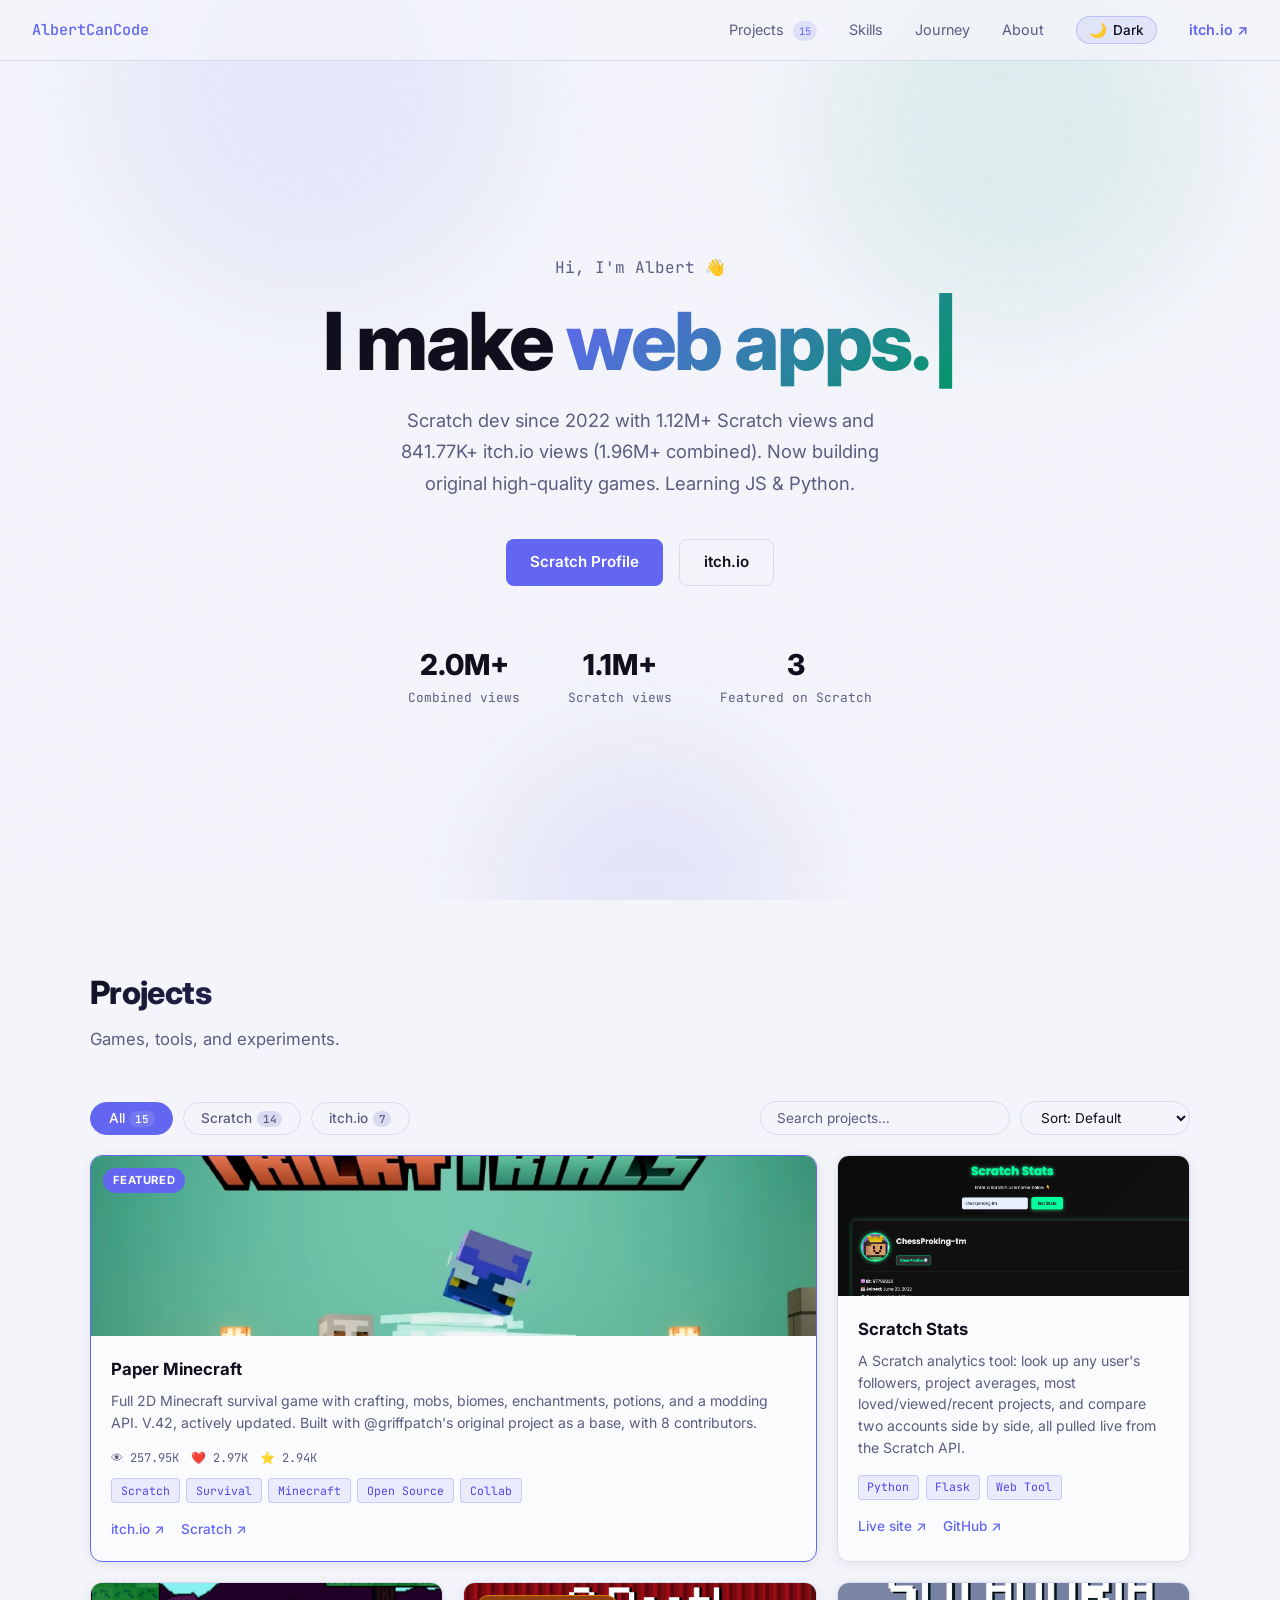
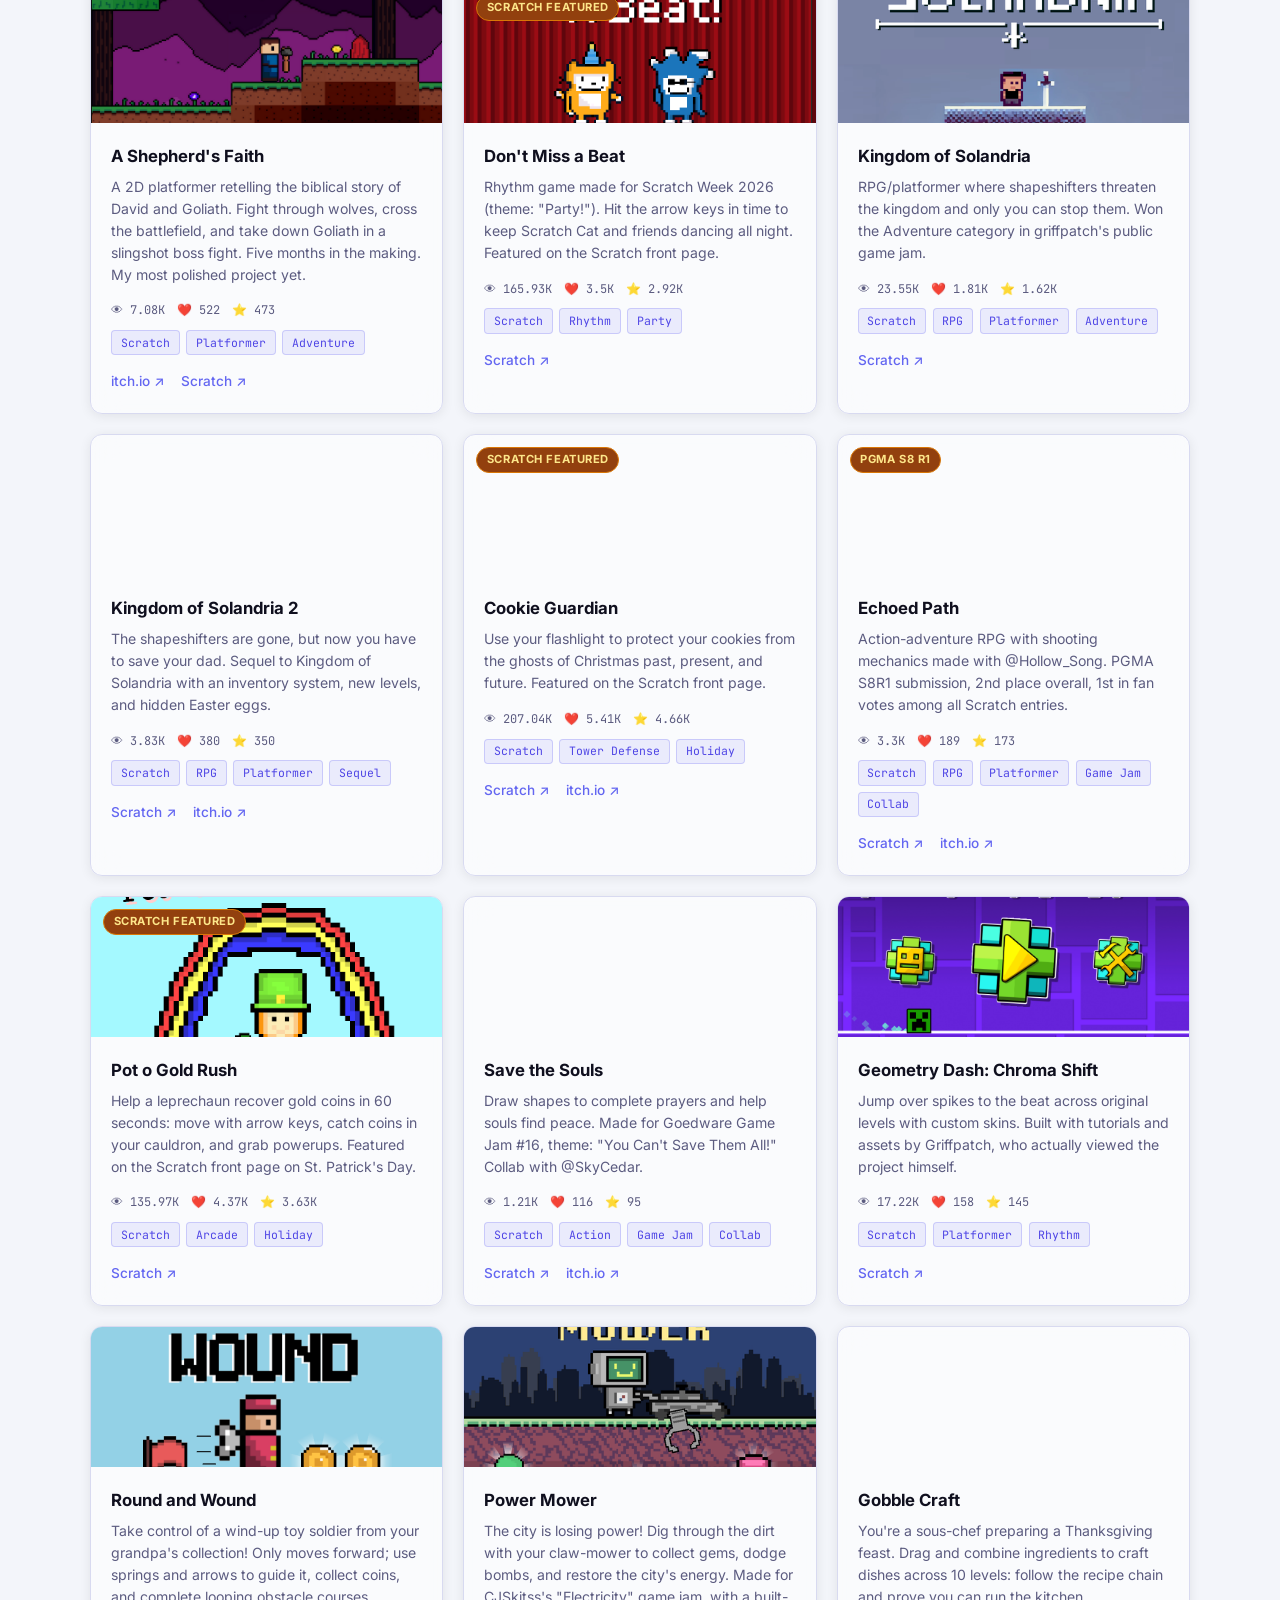
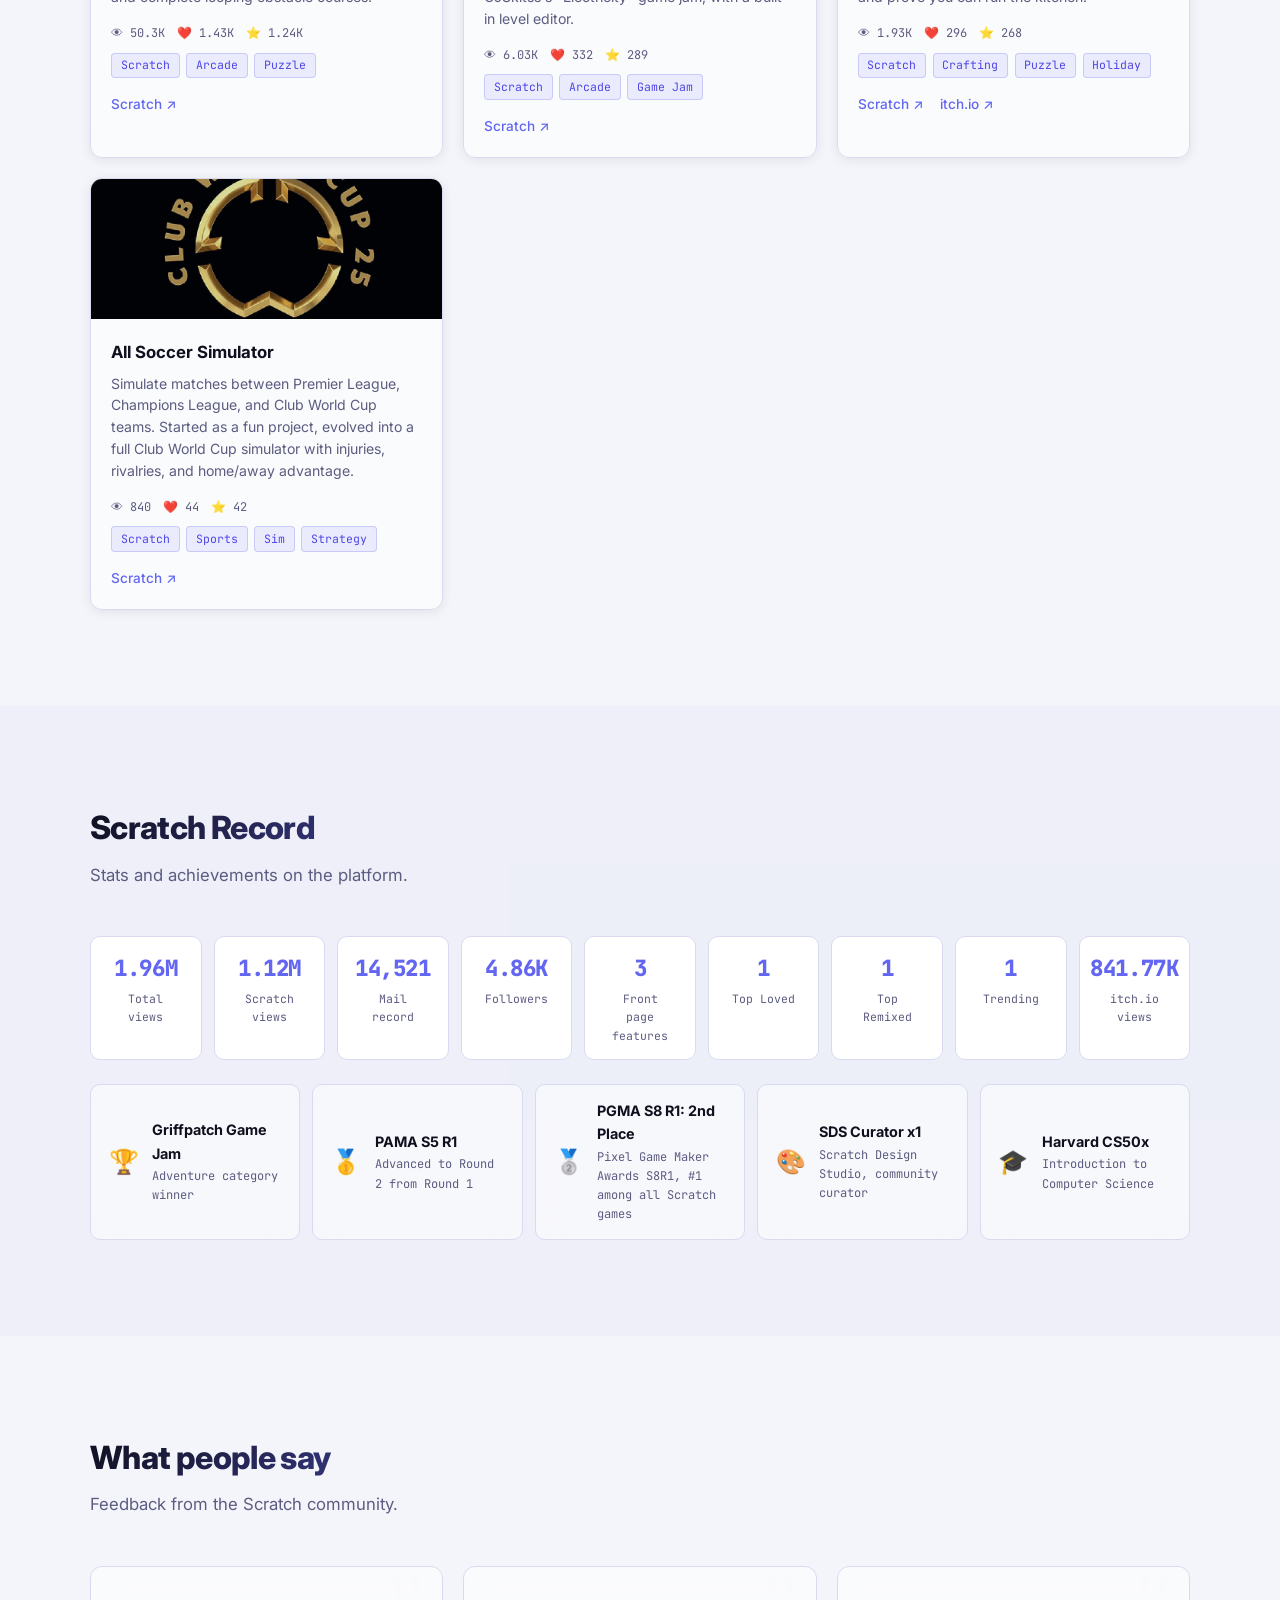
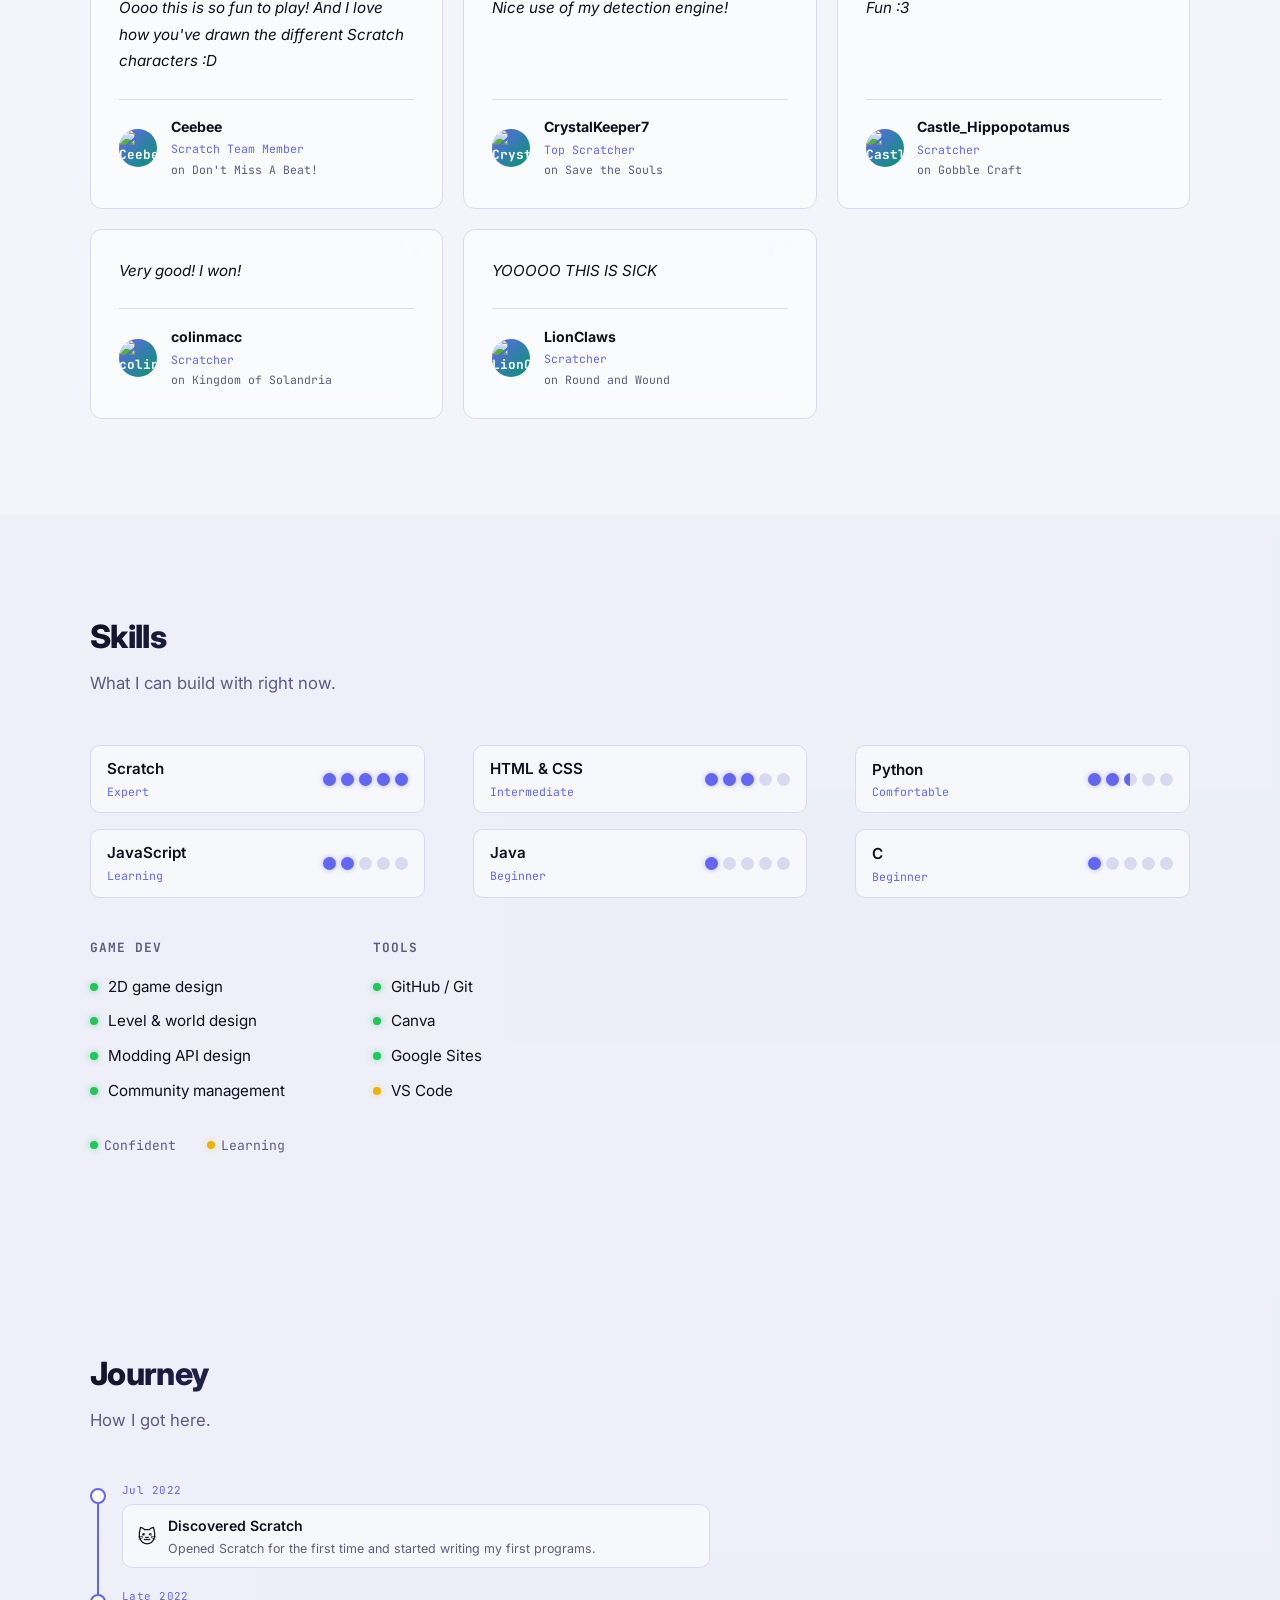
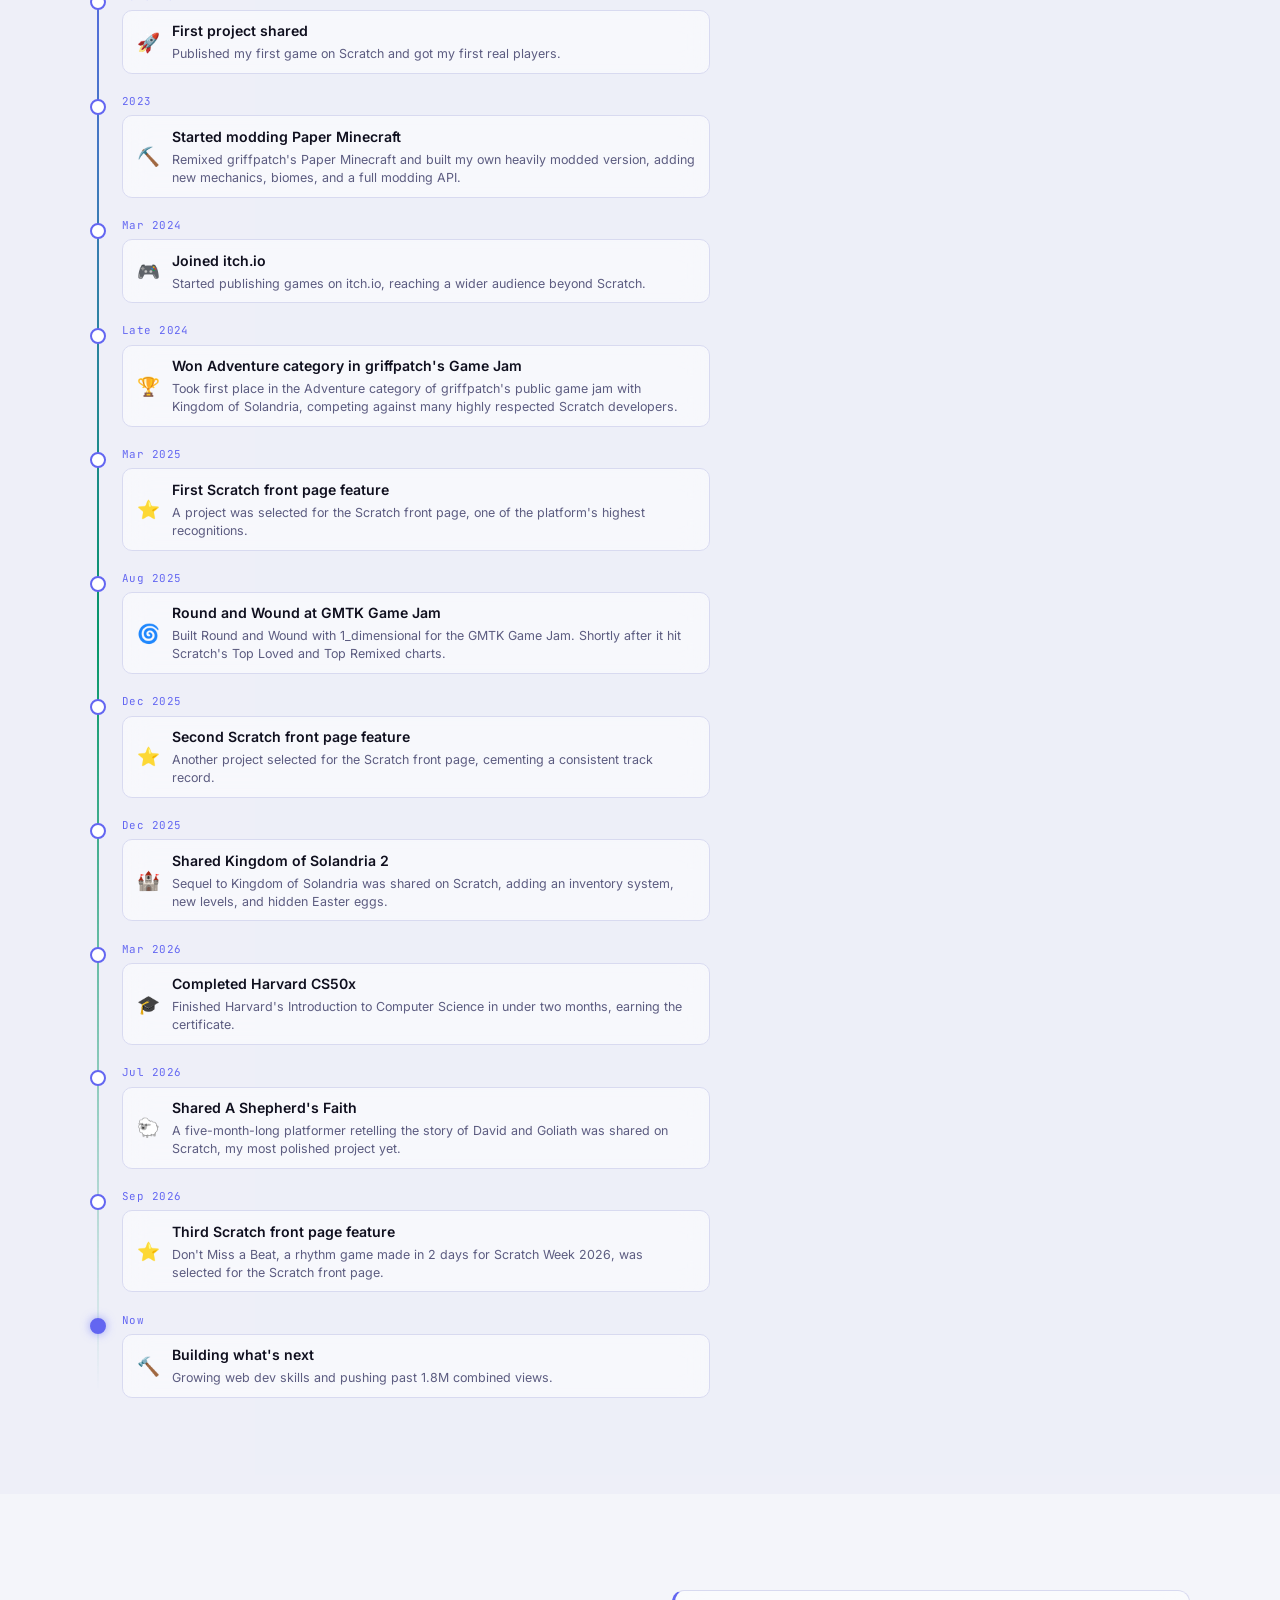
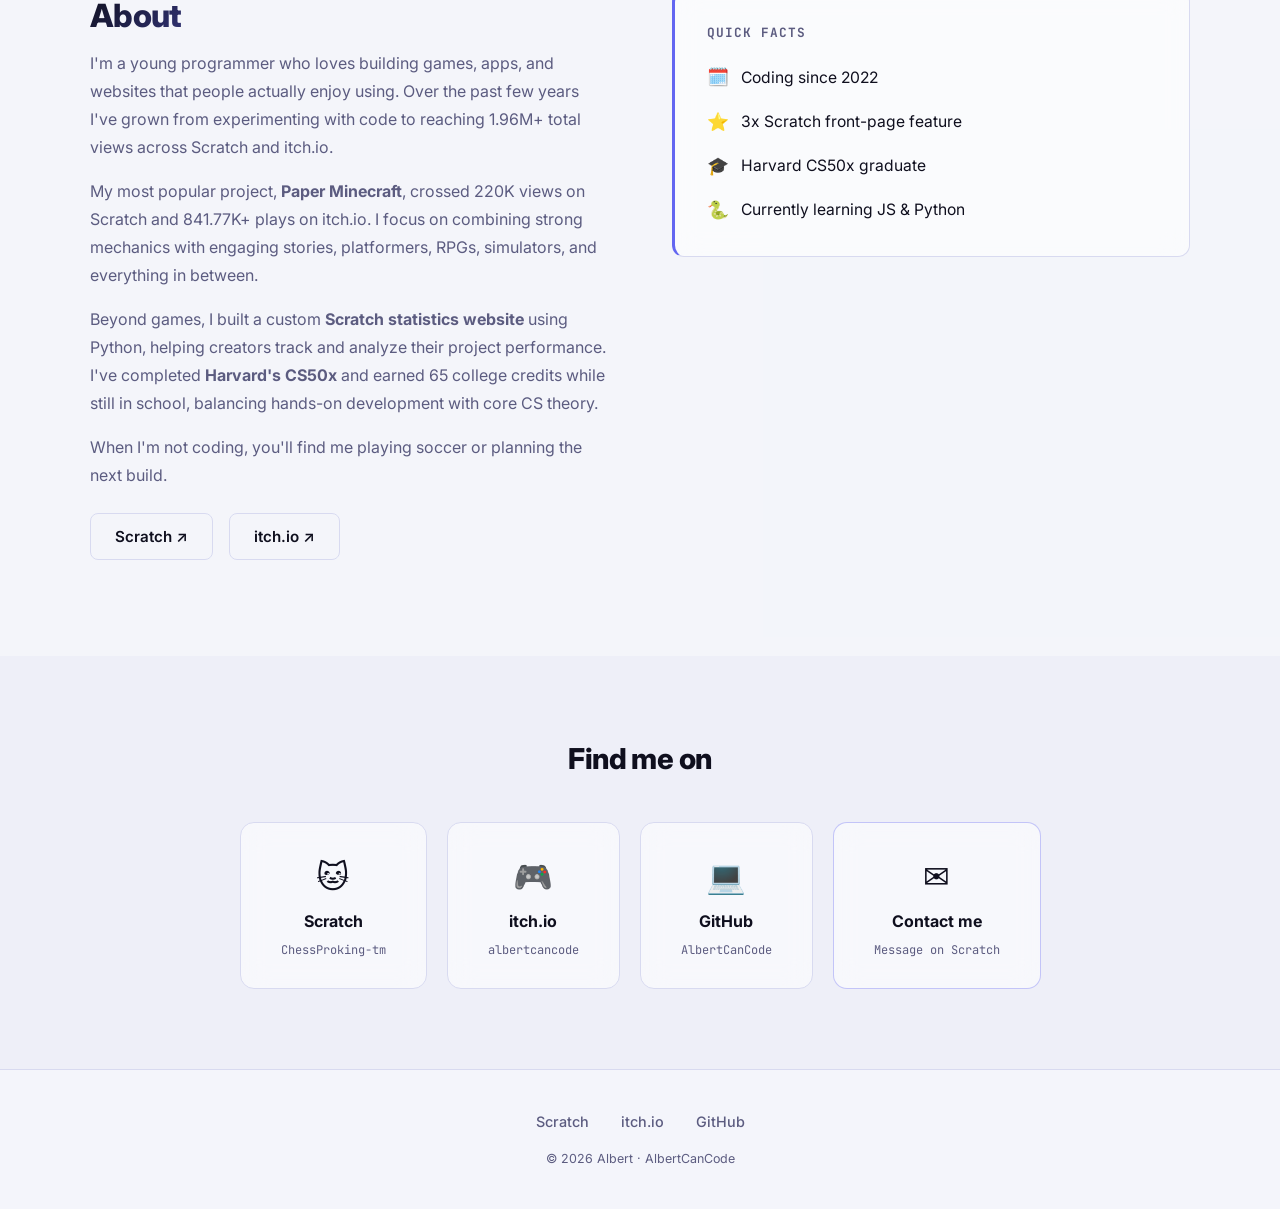
==== commit 83c32a11: "chore: auto-update live stats" ====
--- a/index.html
+++ b/index.html
@@ -274,7 +274,7 @@
       <h1>I make <span class="accent typed" id="typedText"></span></h1>
       <p class="hero-sub">
         Scratch dev since 2022 with <span data-auto="scratch-views">1.12M+</span> Scratch views
-        and <span data-auto="itch-views">840.97K+</span> itch.io views
+        and <span data-auto="itch-views">841.77K+</span> itch.io views
         (<span data-auto="combined-views">1.96M+</span> combined).
         Now building original high-quality games. Learning JS &amp; Python.
       </p>
@@ -322,9 +322,9 @@
             <h3>Paper Minecraft</h3>
             <p>Full 2D Minecraft survival game with crafting, mobs, biomes, enchantments, potions, and a modding API. V.42, actively updated. Built with @griffpatch's original project as a base, with 8 contributors.</p>
             <div class="card-stats">
-              <span class="card-stat-item">👁 <span data-auto="project-807697148-views">257.8K</span></span>
+              <span class="card-stat-item">👁 <span data-auto="project-807697148-views">257.95K</span></span>
               <span class="card-stat-item">❤️ <span data-auto="project-807697148-loves">2.97K</span></span>
-              <span class="card-stat-item">⭐ <span data-auto="project-807697148-faves">2.93K</span></span>
+              <span class="card-stat-item">⭐ <span data-auto="project-807697148-faves">2.94K</span></span>
             </div>
             <div class="card-tags">
               <span class="tag">Scratch</span><span class="tag">Survival</span><span class="tag">Minecraft</span><span class="tag">Open Source</span><span class="tag">Collab</span>
@@ -360,8 +360,8 @@
             <p>A 2D platformer retelling the biblical story of David and Goliath. Fight through wolves, cross the battlefield, and take down Goliath in a slingshot boss fight. Five months in the making. My most polished project yet.</p>
             <div class="card-stats">
               <span class="card-stat-item">👁 <span data-auto="project-1364940207-views">7.08K</span></span>
-              <span class="card-stat-item">❤️ <span data-auto="project-1364940207-loves">521</span></span>
-              <span class="card-stat-item">⭐ <span data-auto="project-1364940207-faves">472</span></span>
+              <span class="card-stat-item">❤️ <span data-auto="project-1364940207-loves">522</span></span>
+              <span class="card-stat-item">⭐ <span data-auto="project-1364940207-faves">473</span></span>
             </div>
             <div class="card-tags">
               <span class="tag">Scratch</span><span class="tag">Platformer</span><span class="tag">Adventure</span>
@@ -381,7 +381,7 @@
             <h3>Don't Miss a Beat</h3>
             <p>Rhythm game made for Scratch Week 2026 (theme: "Party!"). Hit the arrow keys in time to keep Scratch Cat and friends dancing all night. Featured on the Scratch front page.</p>
             <div class="card-stats">
-              <span class="card-stat-item">👁 <span data-auto="project-1317452321-views">165.92K</span></span>
+              <span class="card-stat-item">👁 <span data-auto="project-1317452321-views">165.93K</span></span>
               <span class="card-stat-item">❤️ <span data-auto="project-1317452321-loves">3.5K</span></span>
               <span class="card-stat-item">⭐ <span data-auto="project-1317452321-faves">2.92K</span></span>
             </div>
@@ -401,7 +401,7 @@
             <h3>Kingdom of Solandria</h3>
             <p>RPG/platformer where shapeshifters threaten the kingdom and only you can stop them. Won the Adventure category in griffpatch's public game jam.</p>
             <div class="card-stats">
-              <span class="card-stat-item">👁 <span data-auto="project-1100198505-views">23.54K</span></span>
+              <span class="card-stat-item">👁 <span data-auto="project-1100198505-views">23.55K</span></span>
               <span class="card-stat-item">❤️ <span data-auto="project-1100198505-loves">1.81K</span></span>
               <span class="card-stat-item">⭐ <span data-auto="project-1100198505-faves">1.62K</span></span>
             </div>
@@ -443,7 +443,7 @@
             <h3>Cookie Guardian</h3>
             <p>Use your flashlight to protect your cookies from the ghosts of Christmas past, present, and future. Featured on the Scratch front page.</p>
             <div class="card-stats">
-              <span class="card-stat-item">👁 <span data-auto="project-1251202591-views">207.03K</span></span>
+              <span class="card-stat-item">👁 <span data-auto="project-1251202591-views">207.04K</span></span>
               <span class="card-stat-item">❤️ <span data-auto="project-1251202591-loves">5.41K</span></span>
               <span class="card-stat-item">⭐ <span data-auto="project-1251202591-faves">4.66K</span></span>
             </div>
@@ -507,7 +507,7 @@
             <h3>Save the Souls</h3>
             <p>Draw shapes to complete prayers and help souls find peace. Made for Goedware Game Jam #16, theme: "You Can't Save Them All!" Collab with @SkyCedar.</p>
             <div class="card-stats">
-              <span class="card-stat-item">👁 <span data-auto="project-1291794439-views">1.2K</span></span>
+              <span class="card-stat-item">👁 <span data-auto="project-1291794439-views">1.21K</span></span>
               <span class="card-stat-item">❤️ <span data-auto="project-1291794439-loves">116</span></span>
               <span class="card-stat-item">⭐ <span data-auto="project-1291794439-faves">95</span></span>
             </div>
@@ -569,8 +569,8 @@
             <p>The city is losing power! Dig through the dirt with your claw-mower to collect gems, dodge bombs, and restore the city's energy. Made for CJSkitss's "Electricity" game jam, with a built-in level editor.</p>
             <div class="card-stats">
               <span class="card-stat-item">👁 <span data-auto="project-1219474888-views">6.03K</span></span>
-              <span class="card-stat-item">❤️ <span data-auto="project-1219474888-loves">331</span></span>
-              <span class="card-stat-item">⭐ <span data-auto="project-1219474888-faves">288</span></span>
+              <span class="card-stat-item">❤️ <span data-auto="project-1219474888-loves">332</span></span>
+              <span class="card-stat-item">⭐ <span data-auto="project-1219474888-faves">289</span></span>
             </div>
             <div class="card-tags">
               <span class="tag">Scratch</span><span class="tag">Arcade</span><span class="tag">Game Jam</span>
@@ -588,9 +588,9 @@
             <h3>Gobble Craft</h3>
             <p>You're a sous-chef preparing a Thanksgiving feast. Drag and combine ingredients to craft dishes across 10 levels: follow the recipe chain and prove you can run the kitchen.</p>
             <div class="card-stats">
-              <span class="card-stat-item">👁 <span data-auto="project-1245605623-views">1.92K</span></span>
-              <span class="card-stat-item">❤️ <span data-auto="project-1245605623-loves">295</span></span>
-              <span class="card-stat-item">⭐ <span data-auto="project-1245605623-faves">267</span></span>
+              <span class="card-stat-item">👁 <span data-auto="project-1245605623-views">1.93K</span></span>
+              <span class="card-stat-item">❤️ <span data-auto="project-1245605623-loves">296</span></span>
+              <span class="card-stat-item">⭐ <span data-auto="project-1245605623-faves">268</span></span>
             </div>
             <div class="card-tags">
               <span class="tag">Scratch</span><span class="tag">Crafting</span><span class="tag">Puzzle</span><span class="tag">Holiday</span>
@@ -666,7 +666,7 @@
           <span class="record-label">Trending</span>
         </div>
         <div class="record-stat" data-tooltip="Total views across all itch.io games">
-          <span class="record-num">840.97K</span>
+          <span class="record-num">841.77K</span>
           <span class="record-label">itch.io views</span>
         </div>
       </div>
@@ -1050,7 +1050,7 @@
         </p>
         <p>
           My most popular project, <strong>Paper Minecraft</strong>, crossed 220K views on Scratch
-          and <span data-auto="itch-views">840.97K+</span> plays on itch.io. I focus on combining strong mechanics with engaging stories,
+          and <span data-auto="itch-views">841.77K+</span> plays on itch.io. I focus on combining strong mechanics with engaging stories,
           platformers, RPGs, simulators, and everything in between.
         </p>
         <p>
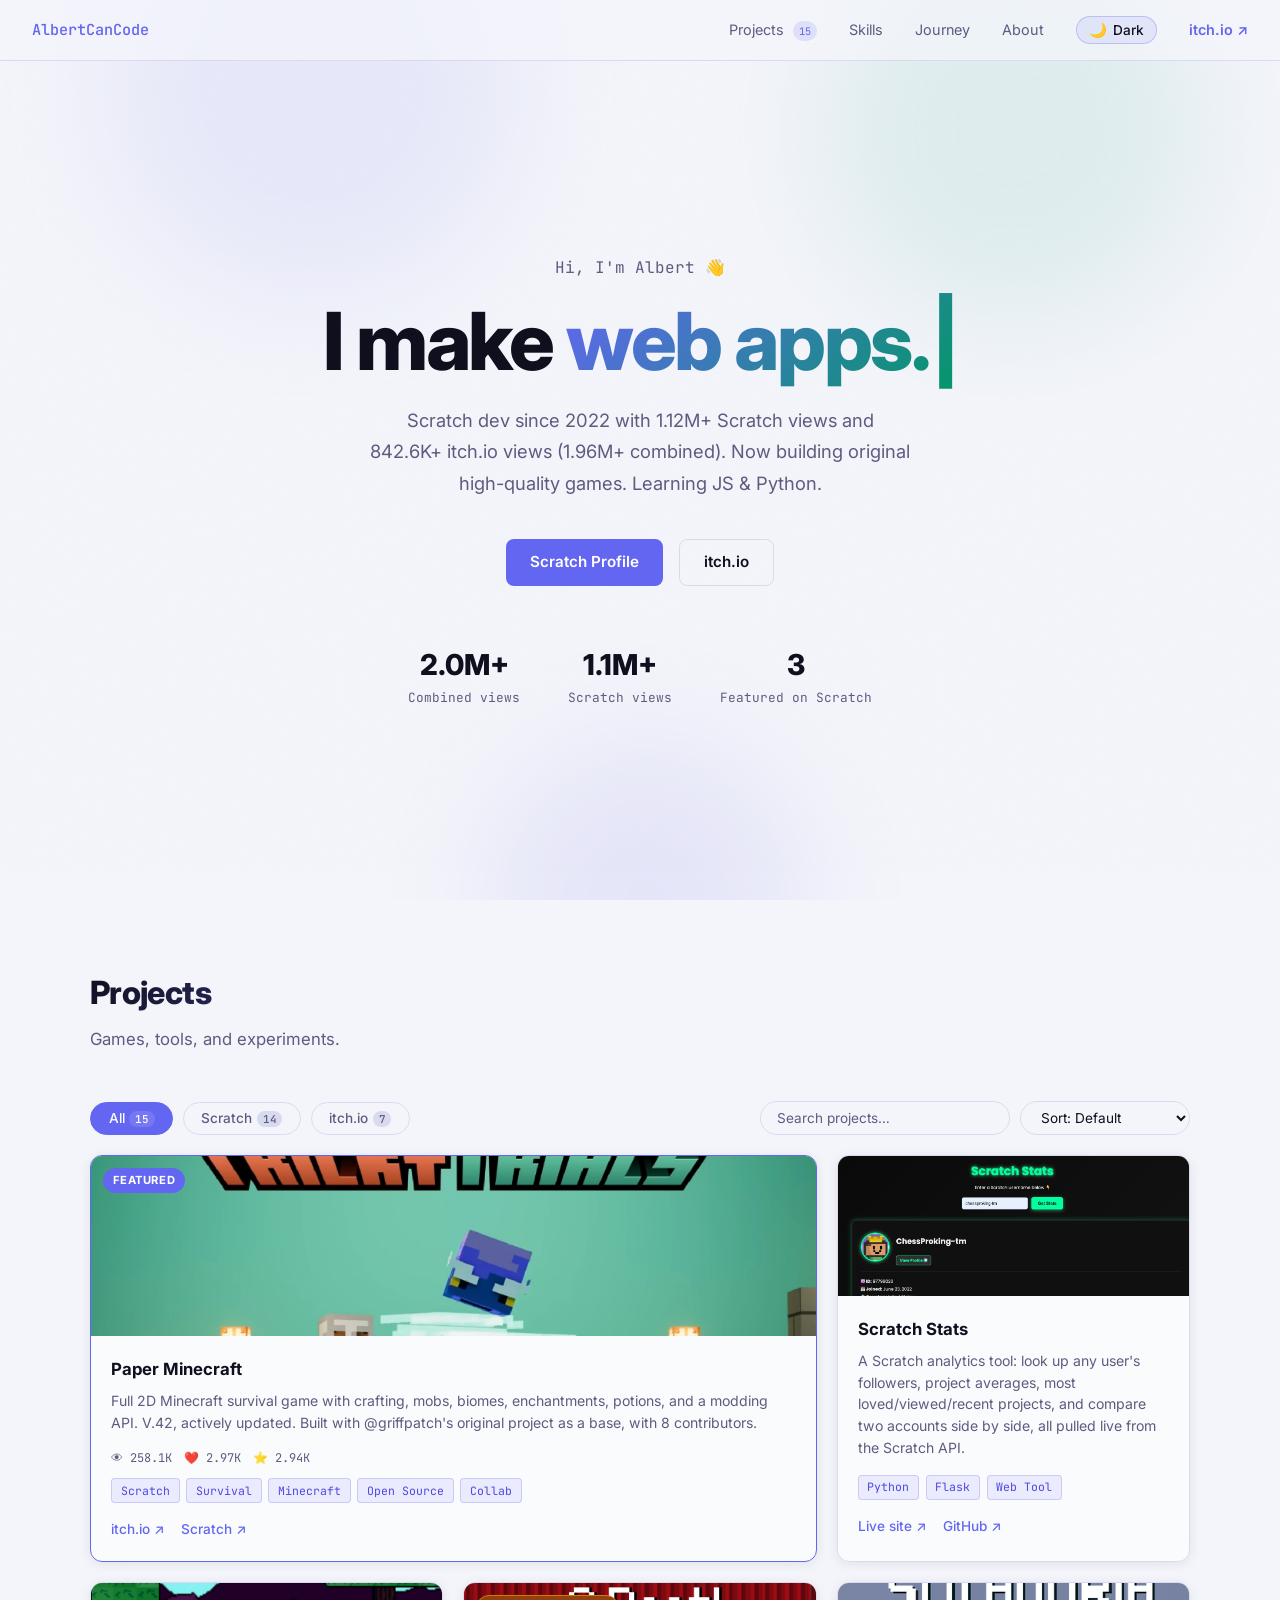
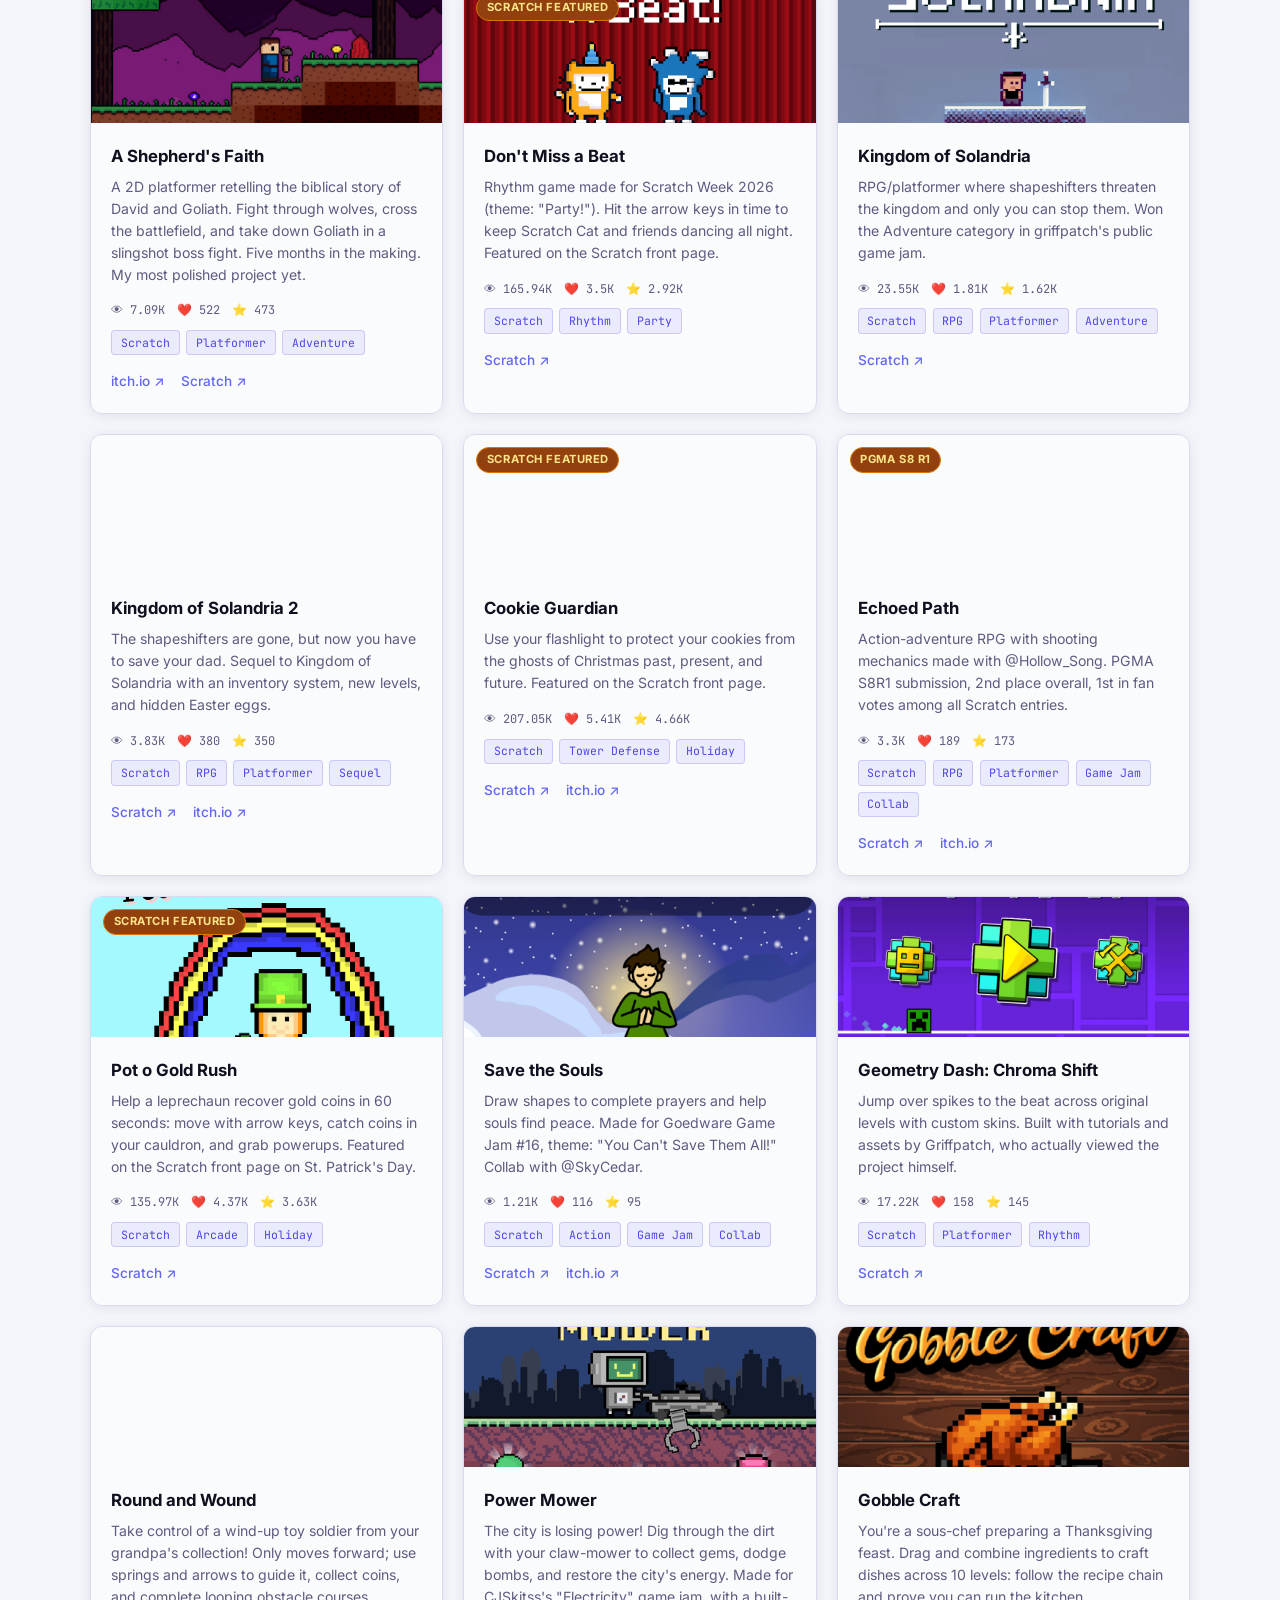
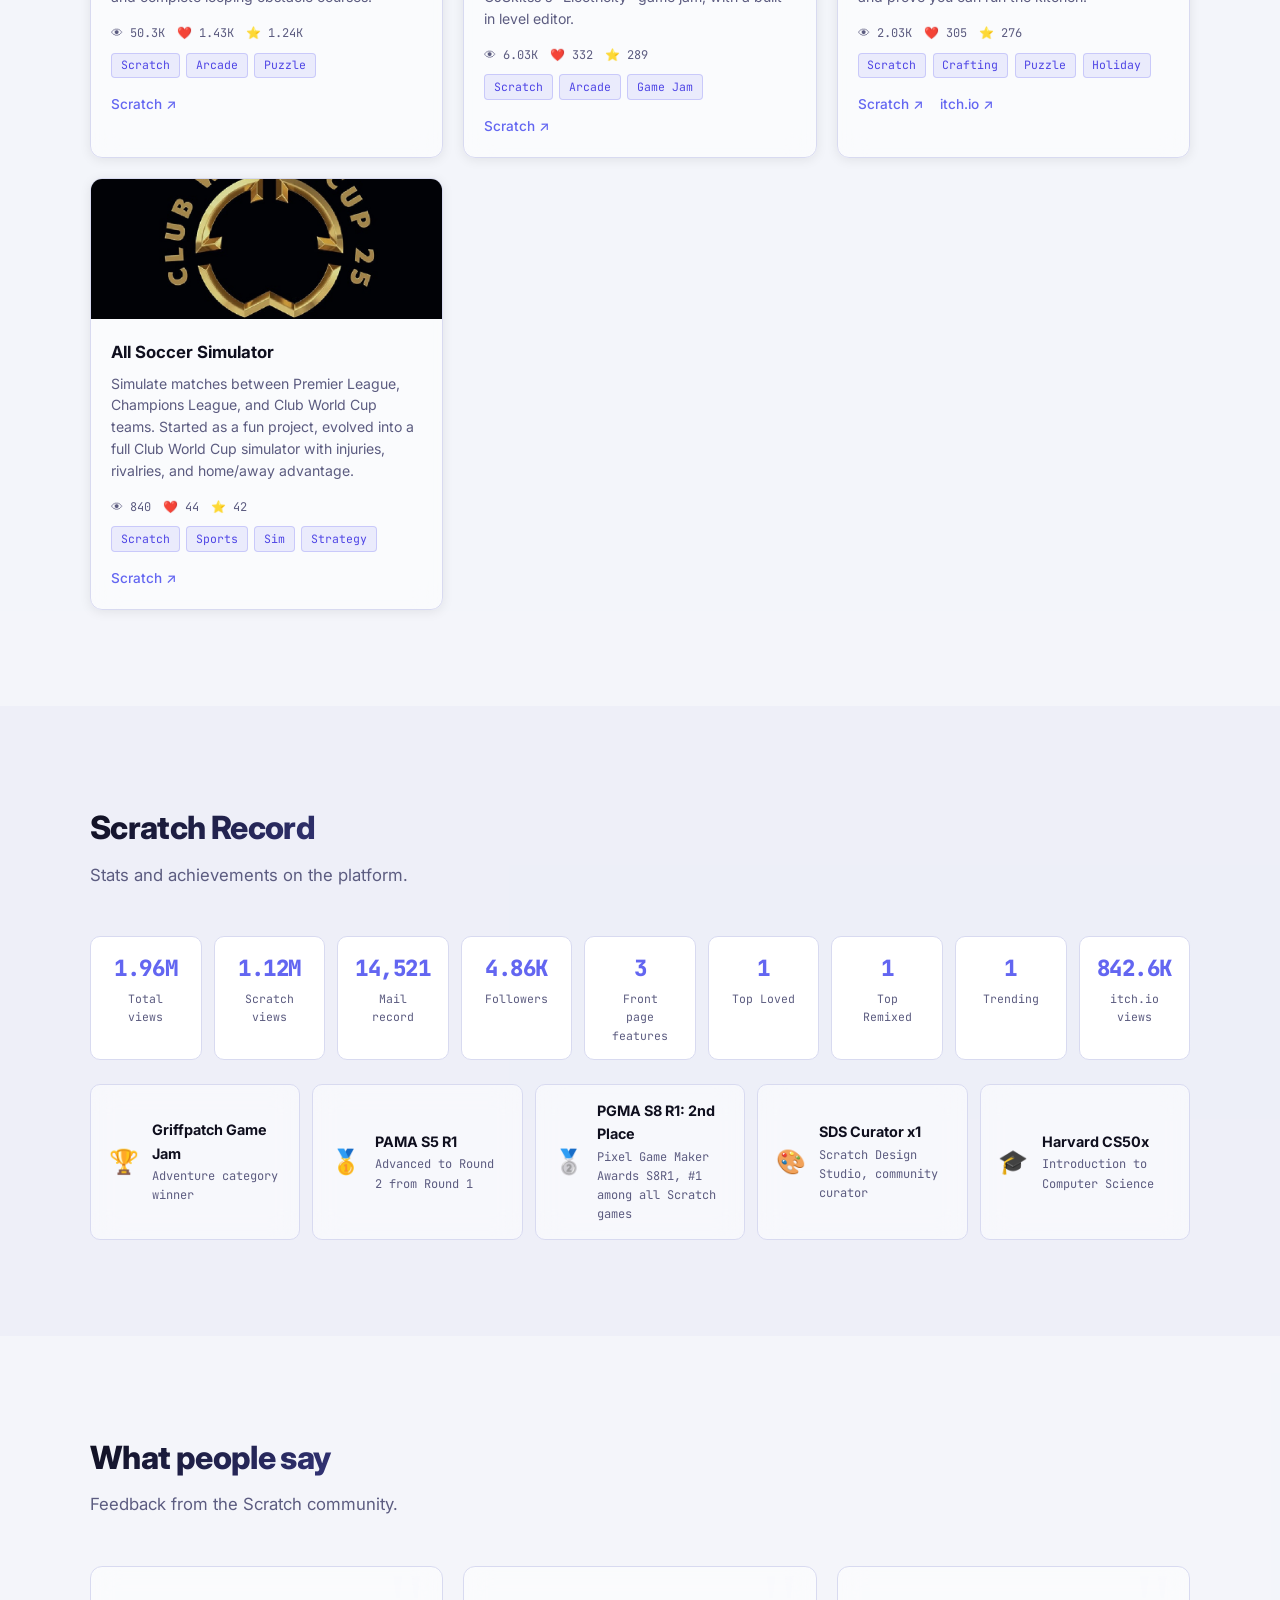
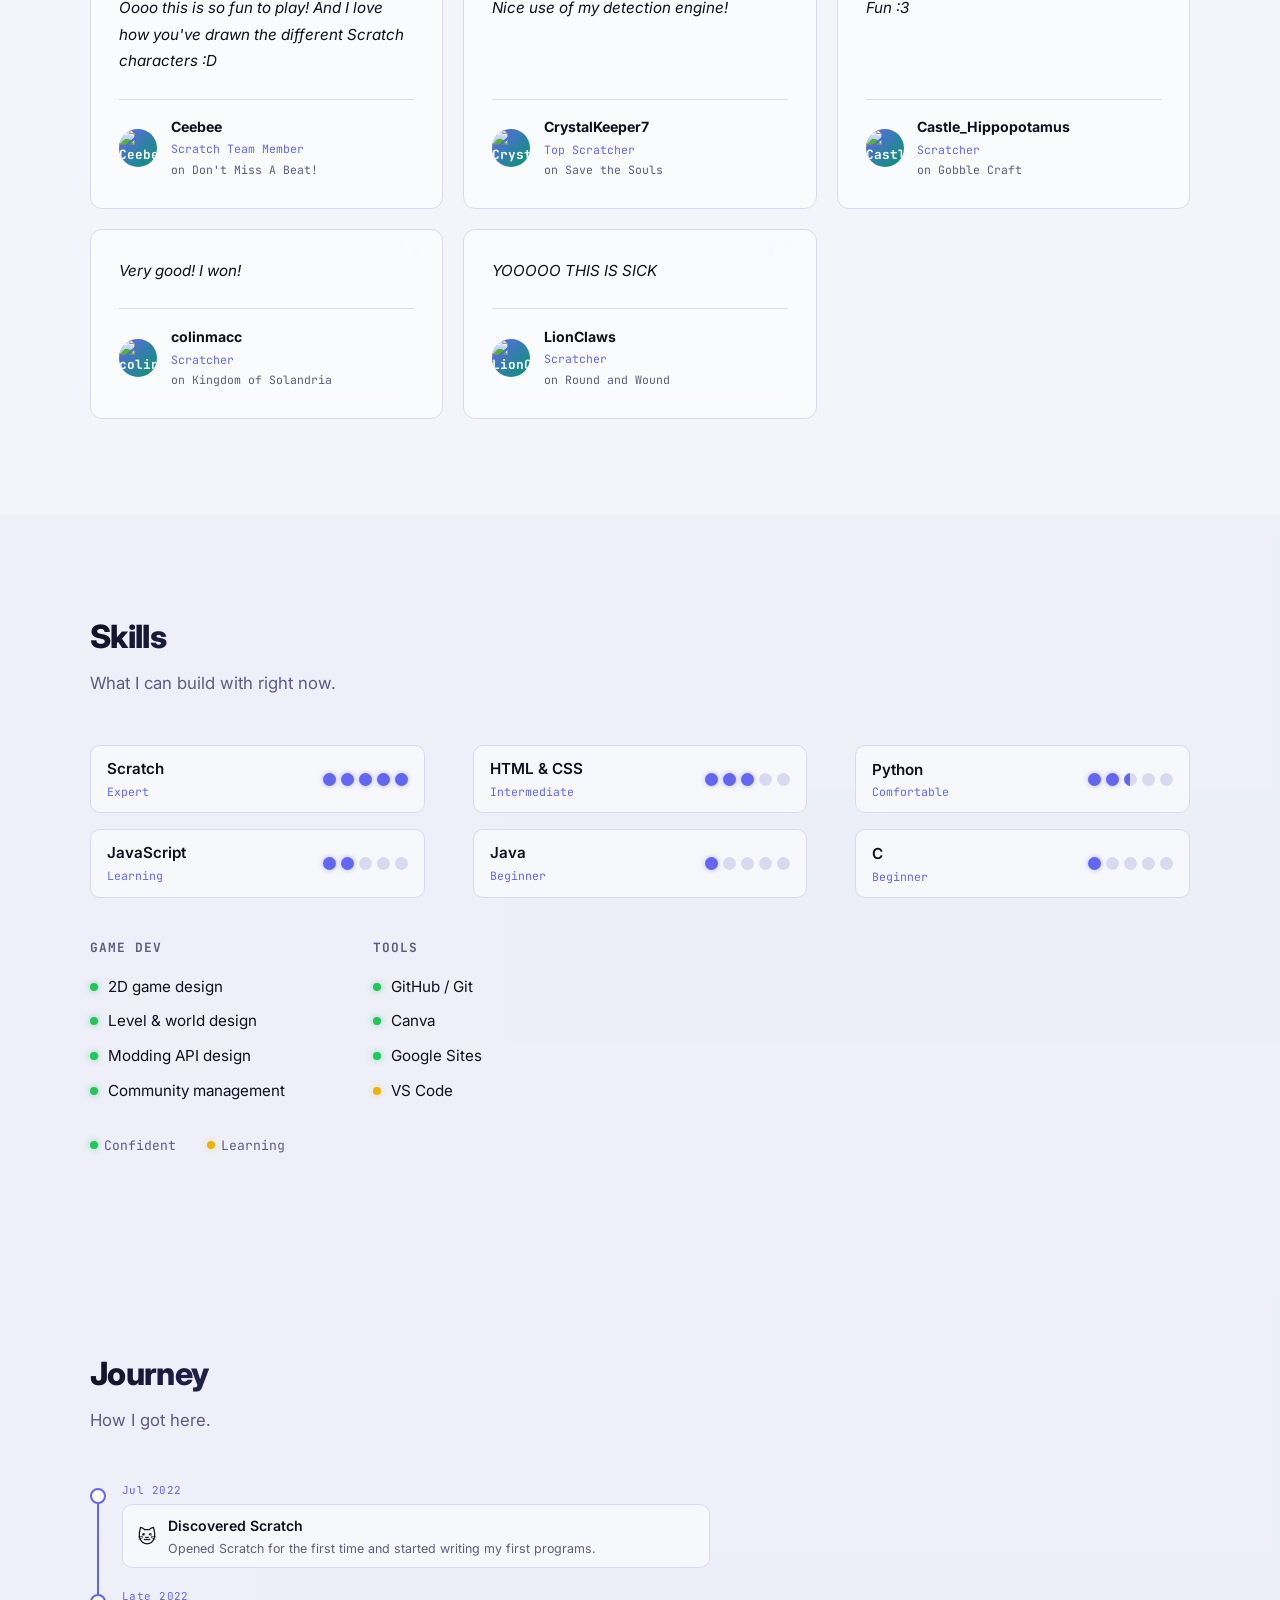
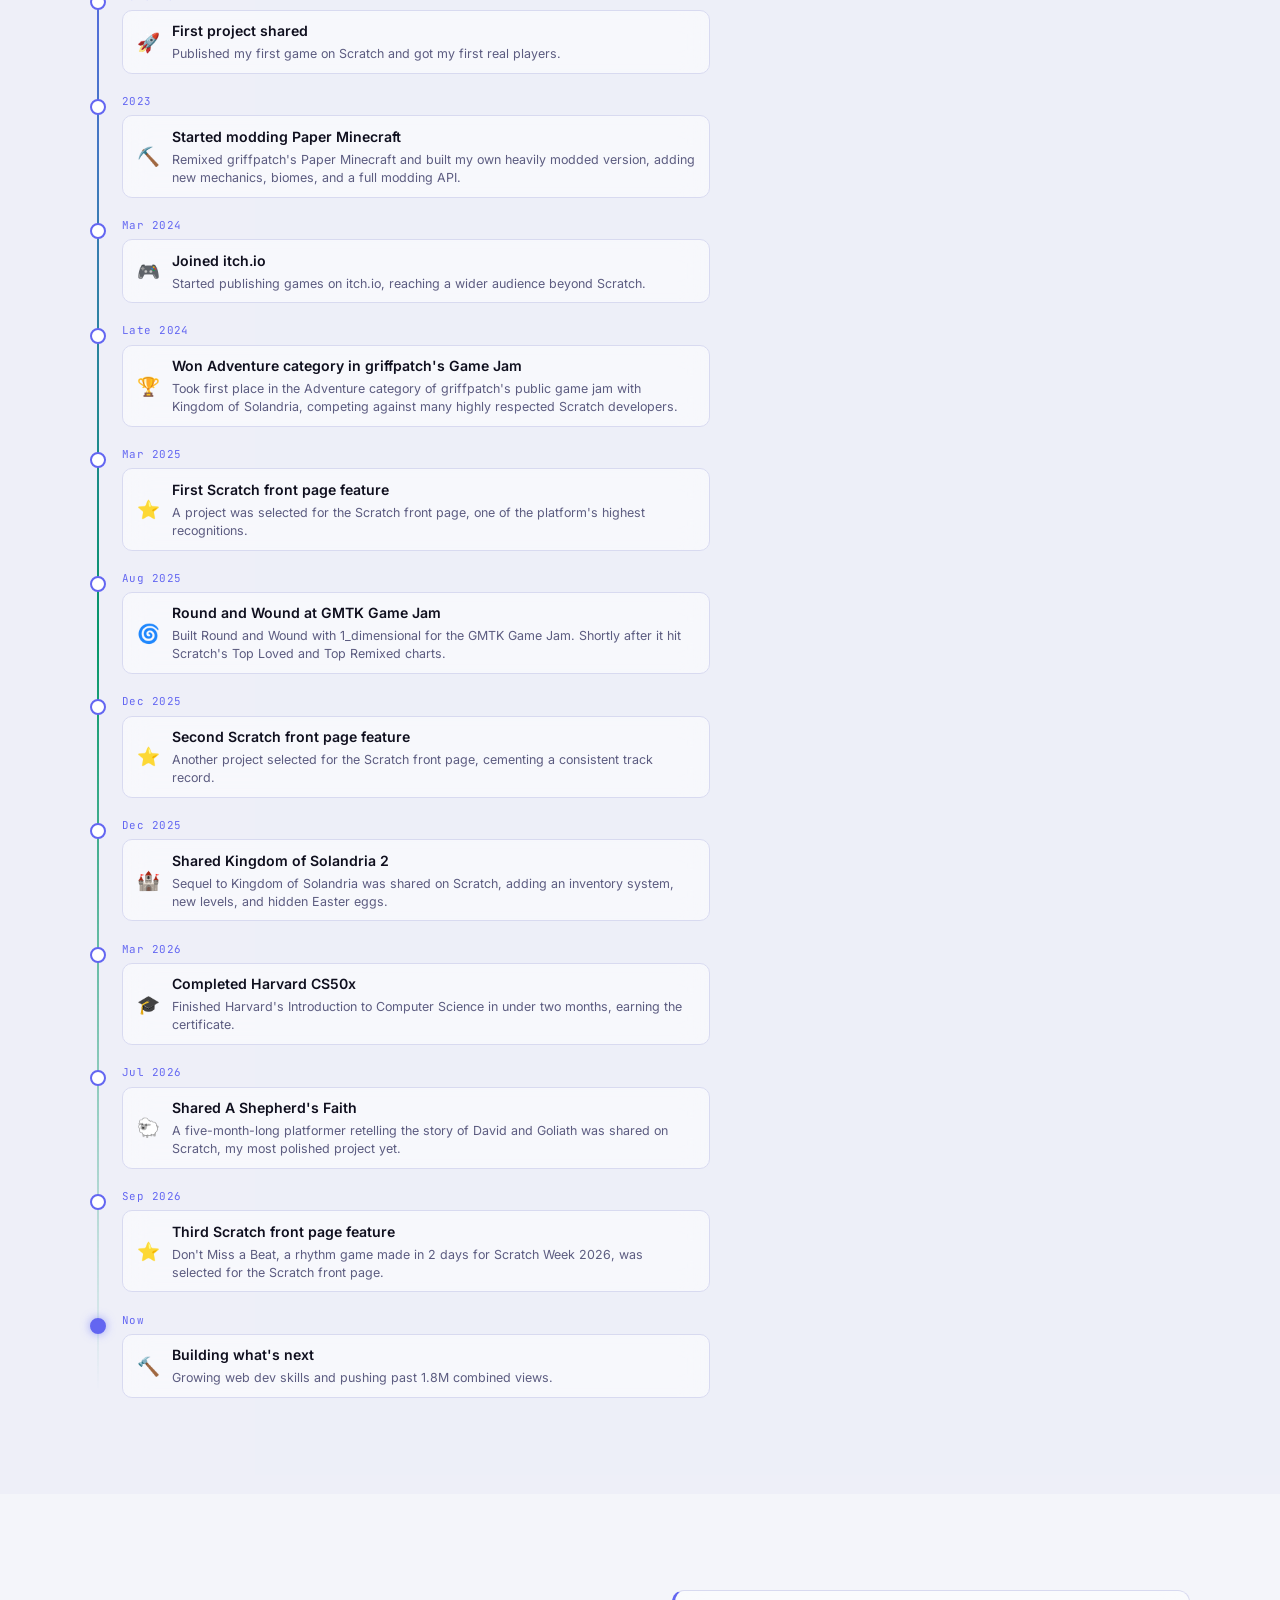
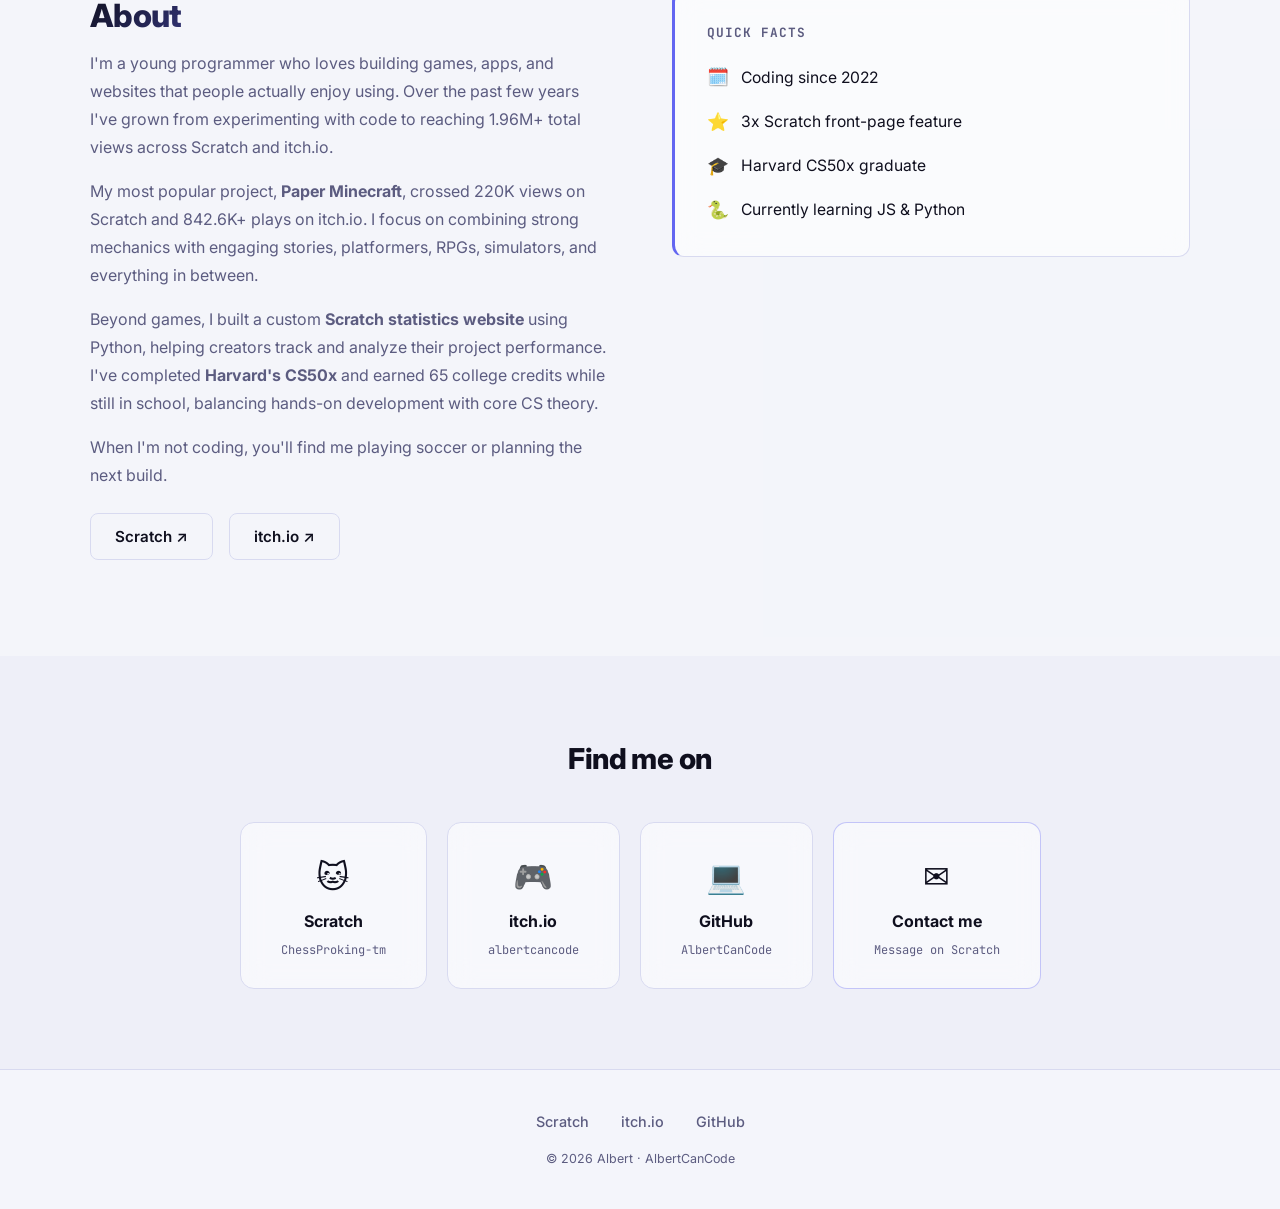
==== commit ddc8f9d9: "chore: auto-update live stats" ====
--- a/index.html
+++ b/index.html
@@ -274,7 +274,7 @@
       <h1>I make <span class="accent typed" id="typedText"></span></h1>
       <p class="hero-sub">
         Scratch dev since 2022 with <span data-auto="scratch-views">1.12M+</span> Scratch views
-        and <span data-auto="itch-views">841.77K+</span> itch.io views
+        and <span data-auto="itch-views">842.6K+</span> itch.io views
         (<span data-auto="combined-views">1.96M+</span> combined).
         Now building original high-quality games. Learning JS &amp; Python.
       </p>
@@ -322,7 +322,7 @@
             <h3>Paper Minecraft</h3>
             <p>Full 2D Minecraft survival game with crafting, mobs, biomes, enchantments, potions, and a modding API. V.42, actively updated. Built with @griffpatch's original project as a base, with 8 contributors.</p>
             <div class="card-stats">
-              <span class="card-stat-item">👁 <span data-auto="project-807697148-views">257.95K</span></span>
+              <span class="card-stat-item">👁 <span data-auto="project-807697148-views">258.1K</span></span>
               <span class="card-stat-item">❤️ <span data-auto="project-807697148-loves">2.97K</span></span>
               <span class="card-stat-item">⭐ <span data-auto="project-807697148-faves">2.94K</span></span>
             </div>
@@ -359,7 +359,7 @@
             <h3>A Shepherd's Faith</h3>
             <p>A 2D platformer retelling the biblical story of David and Goliath. Fight through wolves, cross the battlefield, and take down Goliath in a slingshot boss fight. Five months in the making. My most polished project yet.</p>
             <div class="card-stats">
-              <span class="card-stat-item">👁 <span data-auto="project-1364940207-views">7.08K</span></span>
+              <span class="card-stat-item">👁 <span data-auto="project-1364940207-views">7.09K</span></span>
               <span class="card-stat-item">❤️ <span data-auto="project-1364940207-loves">522</span></span>
               <span class="card-stat-item">⭐ <span data-auto="project-1364940207-faves">473</span></span>
             </div>
@@ -381,7 +381,7 @@
             <h3>Don't Miss a Beat</h3>
             <p>Rhythm game made for Scratch Week 2026 (theme: "Party!"). Hit the arrow keys in time to keep Scratch Cat and friends dancing all night. Featured on the Scratch front page.</p>
             <div class="card-stats">
-              <span class="card-stat-item">👁 <span data-auto="project-1317452321-views">165.93K</span></span>
+              <span class="card-stat-item">👁 <span data-auto="project-1317452321-views">165.94K</span></span>
               <span class="card-stat-item">❤️ <span data-auto="project-1317452321-loves">3.5K</span></span>
               <span class="card-stat-item">⭐ <span data-auto="project-1317452321-faves">2.92K</span></span>
             </div>
@@ -443,7 +443,7 @@
             <h3>Cookie Guardian</h3>
             <p>Use your flashlight to protect your cookies from the ghosts of Christmas past, present, and future. Featured on the Scratch front page.</p>
             <div class="card-stats">
-              <span class="card-stat-item">👁 <span data-auto="project-1251202591-views">207.04K</span></span>
+              <span class="card-stat-item">👁 <span data-auto="project-1251202591-views">207.05K</span></span>
               <span class="card-stat-item">❤️ <span data-auto="project-1251202591-loves">5.41K</span></span>
               <span class="card-stat-item">⭐ <span data-auto="project-1251202591-faves">4.66K</span></span>
             </div>
@@ -588,9 +588,9 @@
             <h3>Gobble Craft</h3>
             <p>You're a sous-chef preparing a Thanksgiving feast. Drag and combine ingredients to craft dishes across 10 levels: follow the recipe chain and prove you can run the kitchen.</p>
             <div class="card-stats">
-              <span class="card-stat-item">👁 <span data-auto="project-1245605623-views">1.93K</span></span>
-              <span class="card-stat-item">❤️ <span data-auto="project-1245605623-loves">296</span></span>
-              <span class="card-stat-item">⭐ <span data-auto="project-1245605623-faves">268</span></span>
+              <span class="card-stat-item">👁 <span data-auto="project-1245605623-views">2.03K</span></span>
+              <span class="card-stat-item">❤️ <span data-auto="project-1245605623-loves">305</span></span>
+              <span class="card-stat-item">⭐ <span data-auto="project-1245605623-faves">276</span></span>
             </div>
             <div class="card-tags">
               <span class="tag">Scratch</span><span class="tag">Crafting</span><span class="tag">Puzzle</span><span class="tag">Holiday</span>
@@ -666,7 +666,7 @@
           <span class="record-label">Trending</span>
         </div>
         <div class="record-stat" data-tooltip="Total views across all itch.io games">
-          <span class="record-num">841.77K</span>
+          <span class="record-num">842.6K</span>
           <span class="record-label">itch.io views</span>
         </div>
       </div>
@@ -1050,7 +1050,7 @@
         </p>
         <p>
           My most popular project, <strong>Paper Minecraft</strong>, crossed 220K views on Scratch
-          and <span data-auto="itch-views">841.77K+</span> plays on itch.io. I focus on combining strong mechanics with engaging stories,
+          and <span data-auto="itch-views">842.6K+</span> plays on itch.io. I focus on combining strong mechanics with engaging stories,
           platformers, RPGs, simulators, and everything in between.
         </p>
         <p>
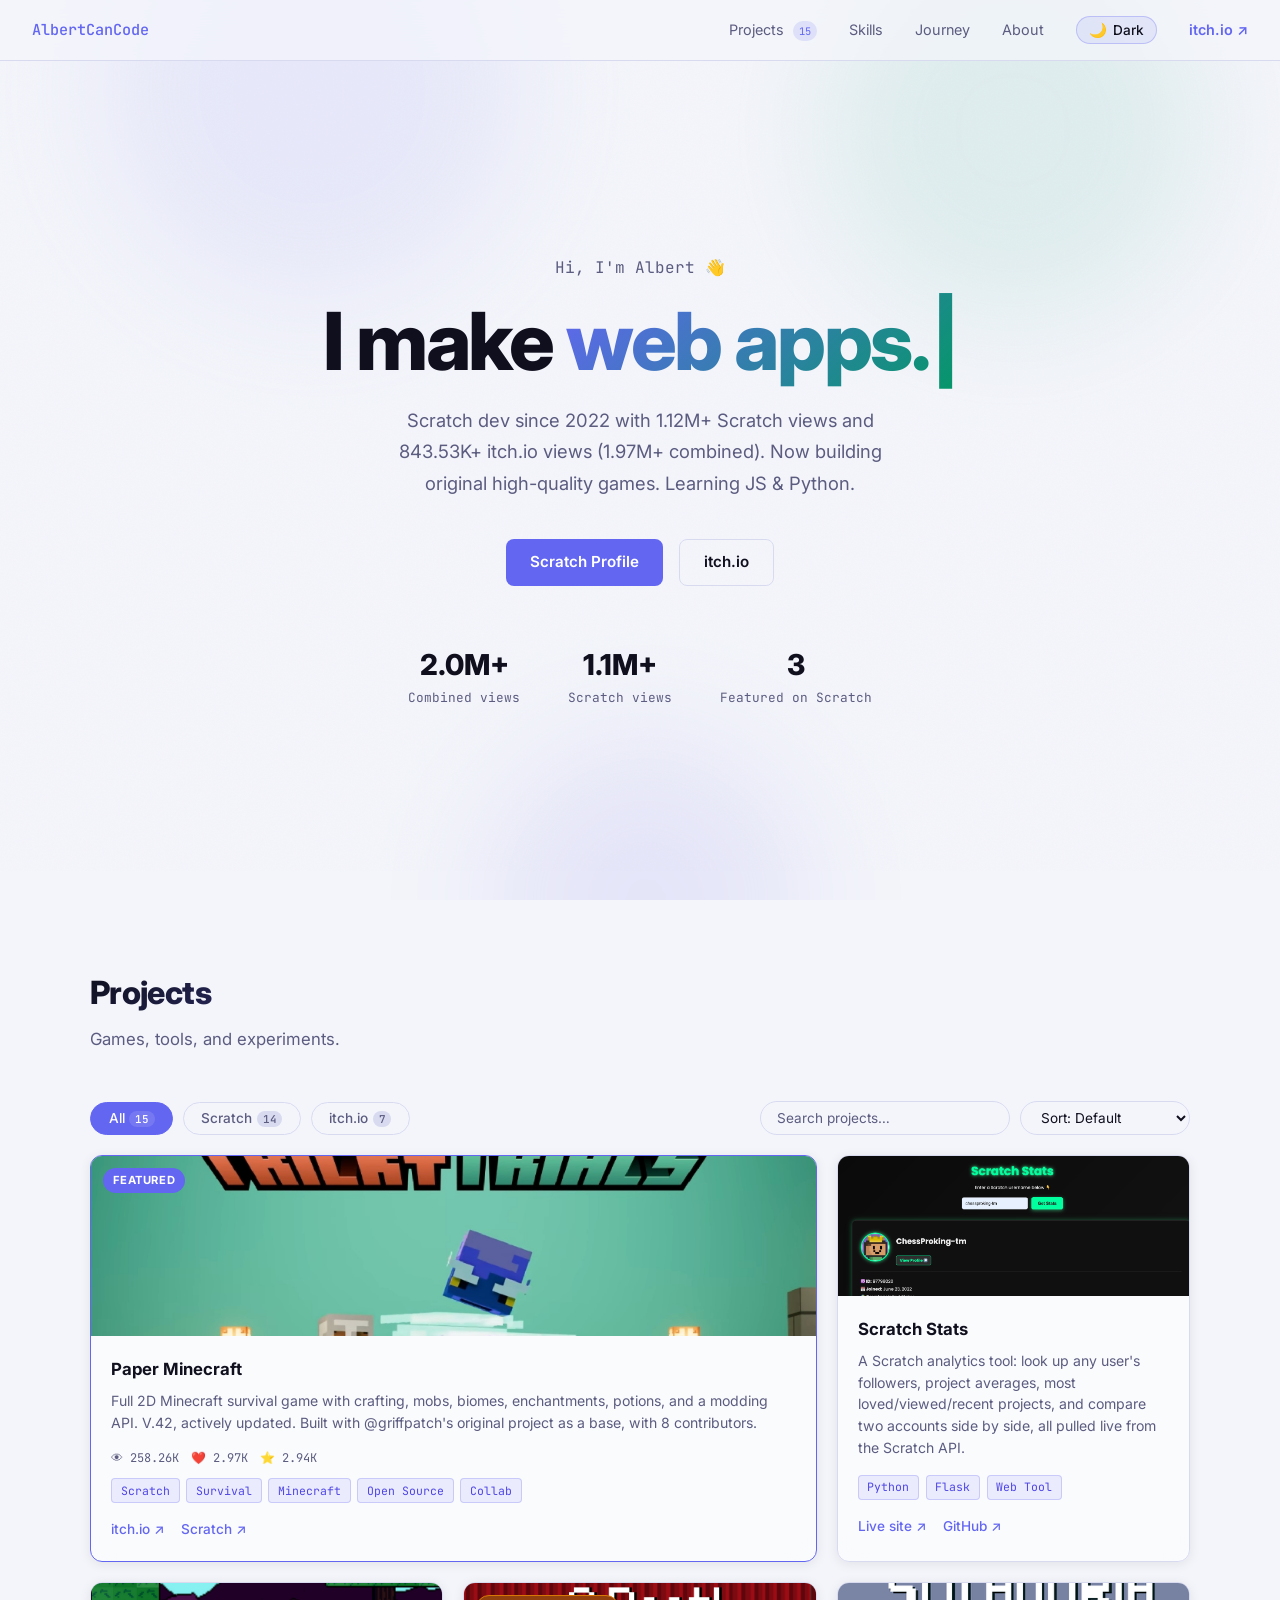
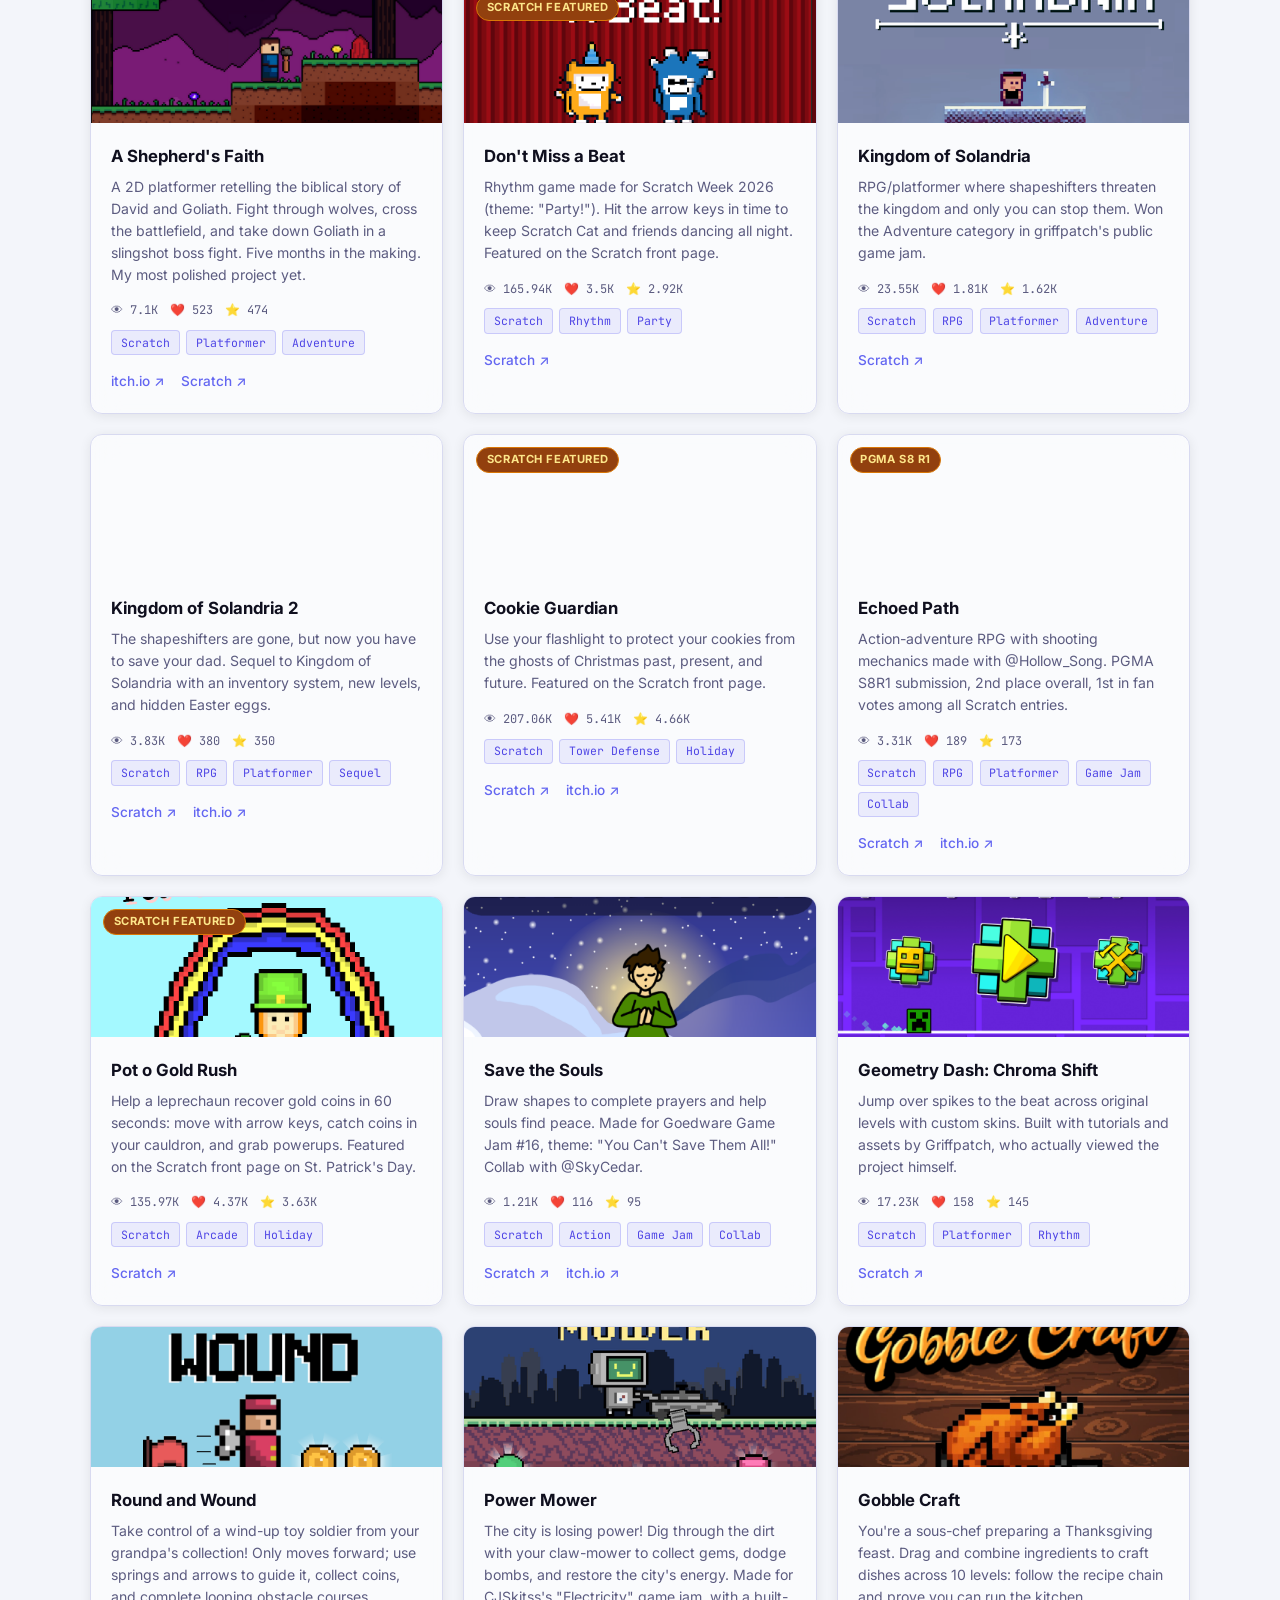
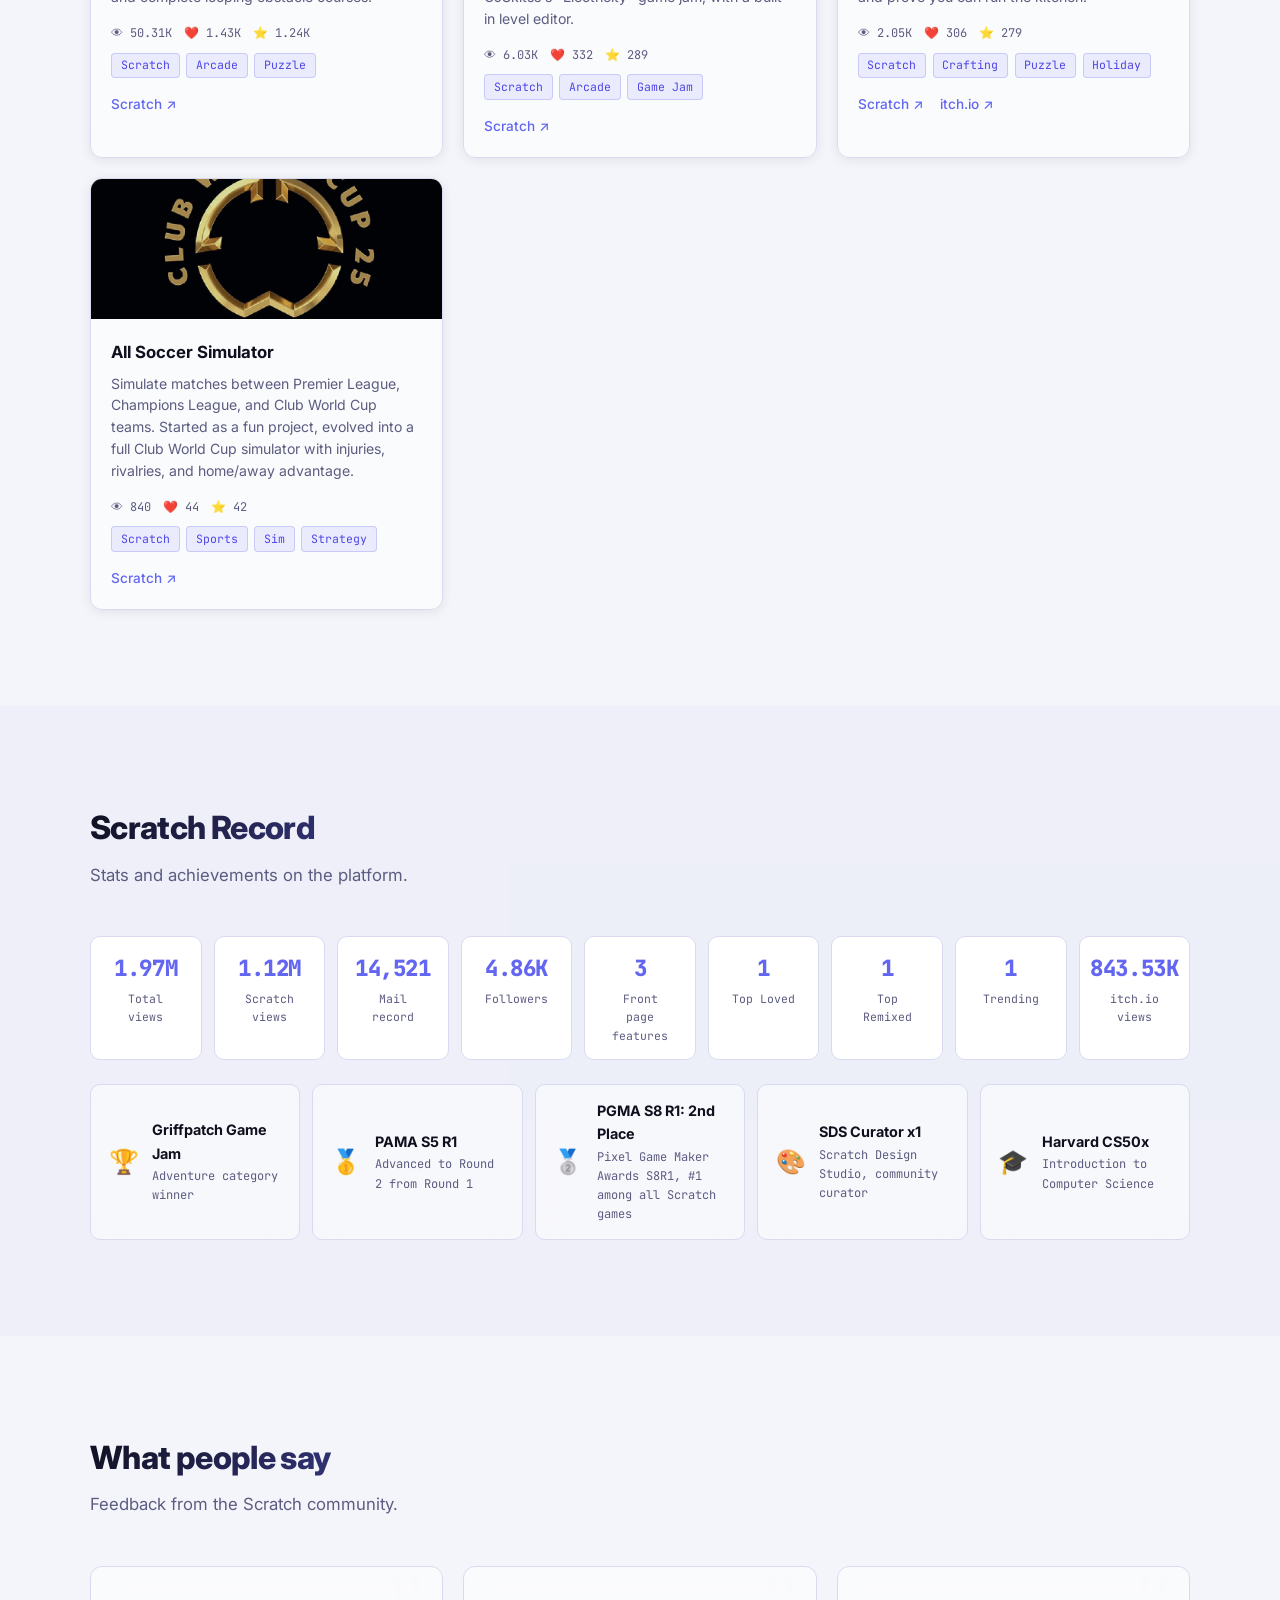
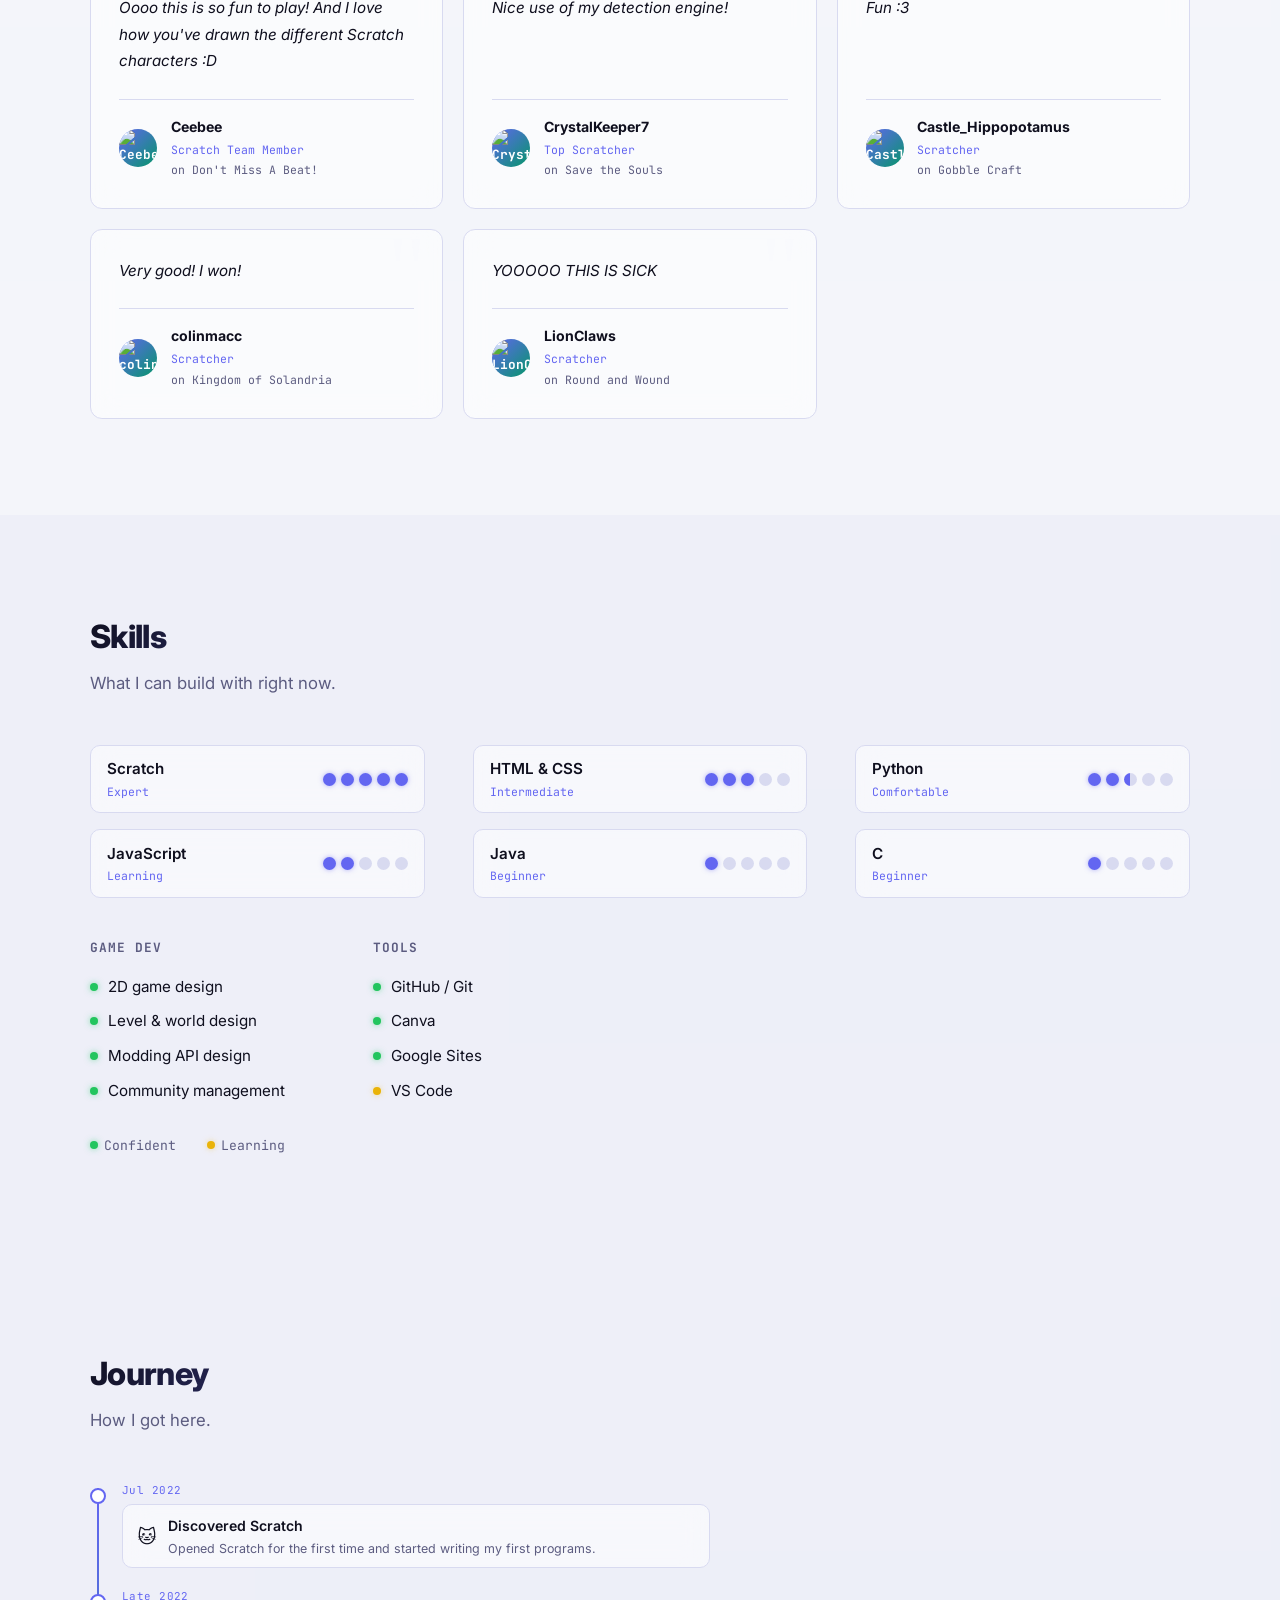
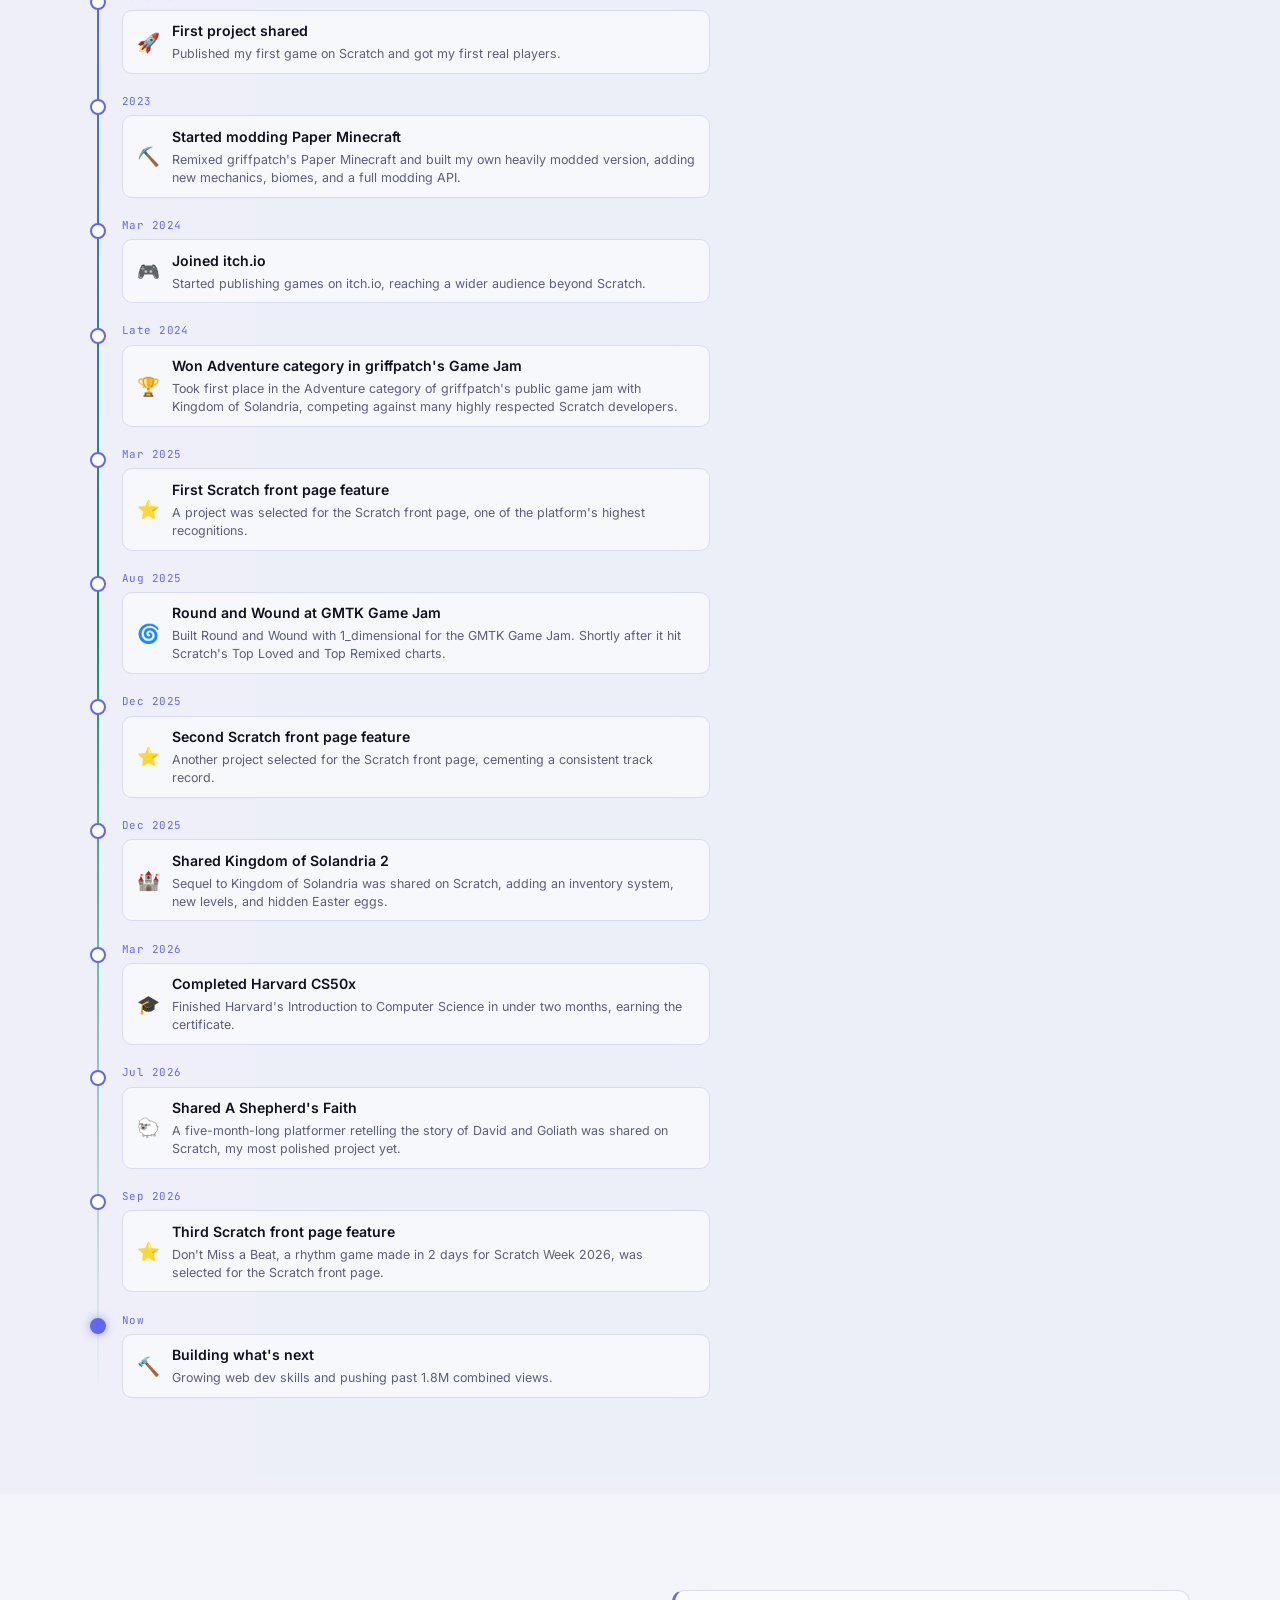
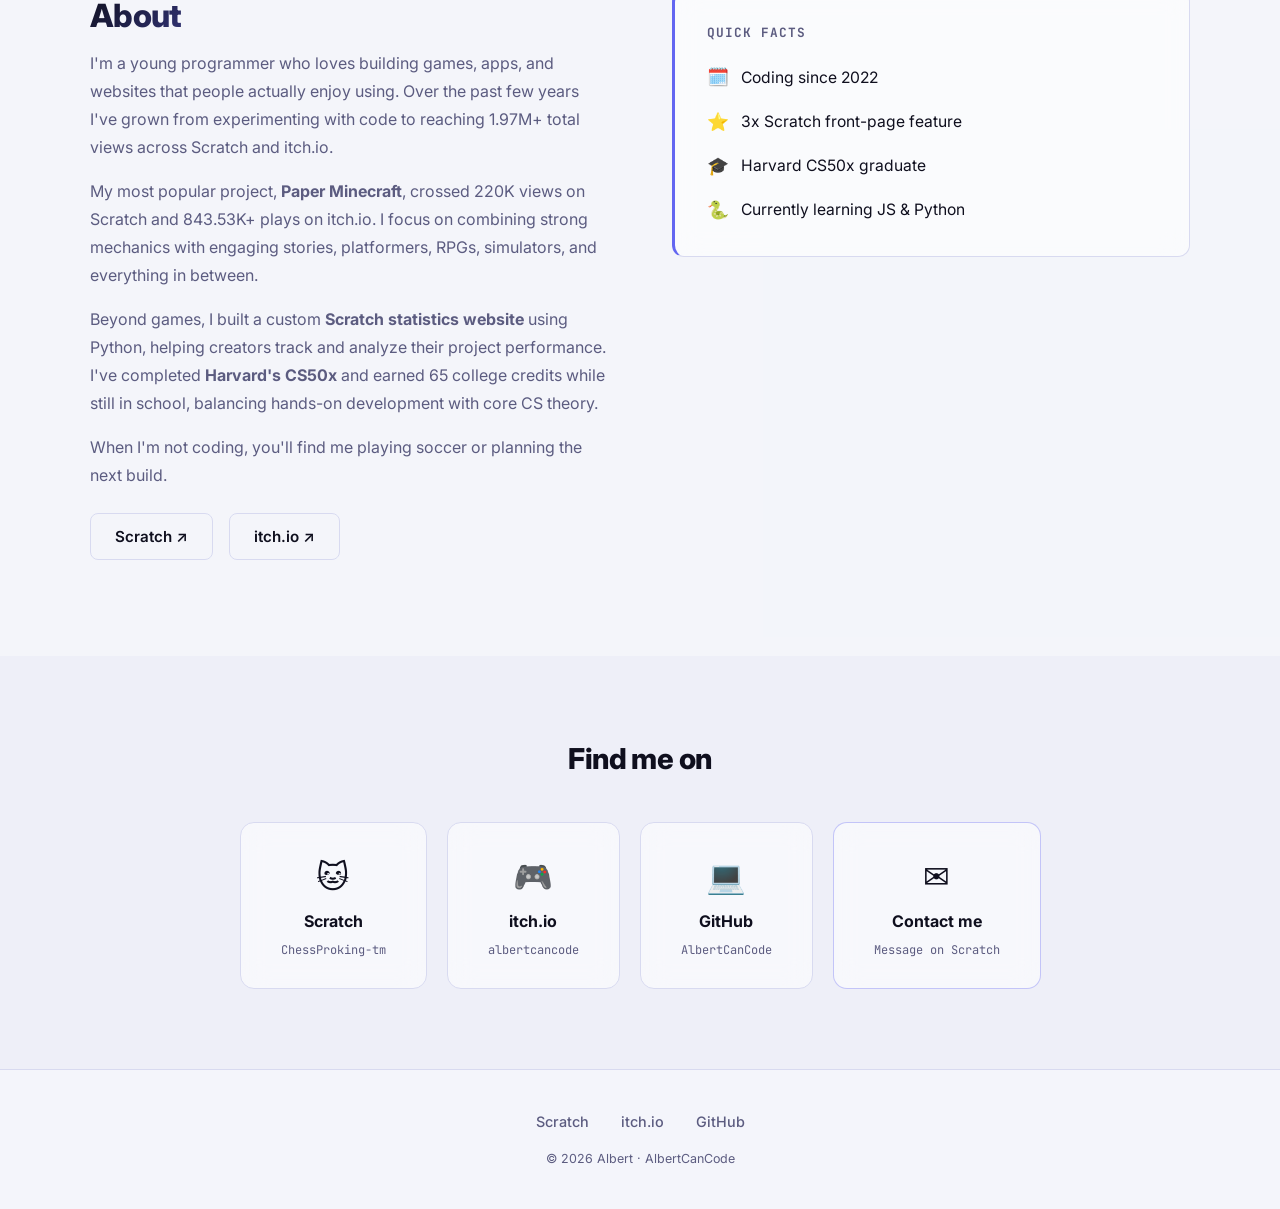
==== commit 692cdbd9: "chore: auto-update live stats" ====
--- a/index.html
+++ b/index.html
@@ -13,7 +13,7 @@
     gtag('config', 'G-XPEWRXNGZ1');
   </script>
   <!-- Primary meta -->
-  <meta name="description" content="Portfolio of Albert (AlbertCanCode), young game developer with 1.96M+ views on Scratch and itch.io. Platformers, RPGs, simulators, and web projects." data-auto-meta="combined-views" />
+  <meta name="description" content="Portfolio of Albert (AlbertCanCode), young game developer with 1.97M+ views on Scratch and itch.io. Platformers, RPGs, simulators, and web projects." data-auto-meta="combined-views" />
   <meta name="author" content="Albert (AlbertCanCode)" />
   <meta name="keywords" content="AlbertCanCode, Scratch developer, game developer, Paper Minecraft, Scratch games, platformer, RPG, itch.io, portfolio" />
   <meta name="robots" content="index, follow" />
@@ -29,7 +29,7 @@
     "name": "Albert",
     "url": "https://albertcancode.me",
     "jobTitle": "Game Developer",
-    "description": "Young game developer with 1.96M+ views on Scratch and itch.io.",
+    "description": "Young game developer with 1.97M+ views on Scratch and itch.io.",
     "sameAs": [
       "https://scratch.mit.edu/users/ChessProking-tm/",
       "https://albertcancode.itch.io",
@@ -215,13 +215,13 @@
   <meta property="og:type" content="website" />
   <meta property="og:url" content="https://albertcancode.me/" />
   <meta property="og:title" content="AlbertCanCode | Portfolio" />
-  <meta property="og:description" content="Young game developer with 1.96M+ views. Scratch platformers, RPGs, simulators, and web projects." />
+  <meta property="og:description" content="Young game developer with 1.97M+ views. Scratch platformers, RPGs, simulators, and web projects." />
   <meta property="og:image" content="https://albertcancode.me/images/paper-minecraft.png" />
 
   <!-- Twitter card -->
   <meta name="twitter:card" content="summary_large_image" />
   <meta name="twitter:title" content="AlbertCanCode | Portfolio" />
-  <meta name="twitter:description" content="Young game developer with 1.96M+ views. Scratch platformers, RPGs, simulators, and web projects." />
+  <meta name="twitter:description" content="Young game developer with 1.97M+ views. Scratch platformers, RPGs, simulators, and web projects." />
   <meta name="twitter:image" content="https://albertcancode.me/images/paper-minecraft.png" />
 
   <link rel="preconnect" href="https://fonts.googleapis.com" />
@@ -274,8 +274,8 @@
       <h1>I make <span class="accent typed" id="typedText"></span></h1>
       <p class="hero-sub">
         Scratch dev since 2022 with <span data-auto="scratch-views">1.12M+</span> Scratch views
-        and <span data-auto="itch-views">842.6K+</span> itch.io views
-        (<span data-auto="combined-views">1.96M+</span> combined).
+        and <span data-auto="itch-views">843.53K+</span> itch.io views
+        (<span data-auto="combined-views">1.97M+</span> combined).
         Now building original high-quality games. Learning JS &amp; Python.
       </p>
       <div class="hero-links">
@@ -283,7 +283,7 @@
         <a href="https://albertcancode.itch.io" target="_blank" rel="noopener" class="btn btn-outline">itch.io</a>
       </div>
       <div class="hero-stats">
-        <div class="stat"><span class="stat-num" data-target="1.96" data-suffix="M+" data-stat="combined-views">1.96M+</span><span class="stat-label">Combined views</span></div>
+        <div class="stat"><span class="stat-num" data-target="1.97" data-suffix="M+" data-stat="combined-views">1.97M+</span><span class="stat-label">Combined views</span></div>
         <div class="stat"><span class="stat-num" data-target="1.12" data-suffix="M+" data-stat="scratch-views">1.12M+</span><span class="stat-label">Scratch views</span></div>
         <div class="stat"><span class="stat-num" data-target="3" data-suffix="">3</span><span class="stat-label">Featured on Scratch</span></div>
       </div>
@@ -322,7 +322,7 @@
             <h3>Paper Minecraft</h3>
             <p>Full 2D Minecraft survival game with crafting, mobs, biomes, enchantments, potions, and a modding API. V.42, actively updated. Built with @griffpatch's original project as a base, with 8 contributors.</p>
             <div class="card-stats">
-              <span class="card-stat-item">👁 <span data-auto="project-807697148-views">258.1K</span></span>
+              <span class="card-stat-item">👁 <span data-auto="project-807697148-views">258.26K</span></span>
               <span class="card-stat-item">❤️ <span data-auto="project-807697148-loves">2.97K</span></span>
               <span class="card-stat-item">⭐ <span data-auto="project-807697148-faves">2.94K</span></span>
             </div>
@@ -359,9 +359,9 @@
             <h3>A Shepherd's Faith</h3>
             <p>A 2D platformer retelling the biblical story of David and Goliath. Fight through wolves, cross the battlefield, and take down Goliath in a slingshot boss fight. Five months in the making. My most polished project yet.</p>
             <div class="card-stats">
-              <span class="card-stat-item">👁 <span data-auto="project-1364940207-views">7.09K</span></span>
-              <span class="card-stat-item">❤️ <span data-auto="project-1364940207-loves">522</span></span>
-              <span class="card-stat-item">⭐ <span data-auto="project-1364940207-faves">473</span></span>
+              <span class="card-stat-item">👁 <span data-auto="project-1364940207-views">7.1K</span></span>
+              <span class="card-stat-item">❤️ <span data-auto="project-1364940207-loves">523</span></span>
+              <span class="card-stat-item">⭐ <span data-auto="project-1364940207-faves">474</span></span>
             </div>
             <div class="card-tags">
               <span class="tag">Scratch</span><span class="tag">Platformer</span><span class="tag">Adventure</span>
@@ -443,7 +443,7 @@
             <h3>Cookie Guardian</h3>
             <p>Use your flashlight to protect your cookies from the ghosts of Christmas past, present, and future. Featured on the Scratch front page.</p>
             <div class="card-stats">
-              <span class="card-stat-item">👁 <span data-auto="project-1251202591-views">207.05K</span></span>
+              <span class="card-stat-item">👁 <span data-auto="project-1251202591-views">207.06K</span></span>
               <span class="card-stat-item">❤️ <span data-auto="project-1251202591-loves">5.41K</span></span>
               <span class="card-stat-item">⭐ <span data-auto="project-1251202591-faves">4.66K</span></span>
             </div>
@@ -465,7 +465,7 @@
             <h3>Echoed Path</h3>
             <p>Action-adventure RPG with shooting mechanics made with @Hollow_Song. PGMA S8R1 submission, 2nd place overall, 1st in fan votes among all Scratch entries.</p>
             <div class="card-stats">
-              <span class="card-stat-item">👁 <span data-auto="project-1257684630-views">3.3K</span></span>
+              <span class="card-stat-item">👁 <span data-auto="project-1257684630-views">3.31K</span></span>
               <span class="card-stat-item">❤️ <span data-auto="project-1257684630-loves">189</span></span>
               <span class="card-stat-item">⭐ <span data-auto="project-1257684630-faves">173</span></span>
             </div>
@@ -528,7 +528,7 @@
             <h3>Geometry Dash: Chroma Shift</h3>
             <p>Jump over spikes to the beat across original levels with custom skins. Built with tutorials and assets by Griffpatch, who actually viewed the project himself.</p>
             <div class="card-stats">
-              <span class="card-stat-item">👁 <span data-auto="project-884017618-views">17.22K</span></span>
+              <span class="card-stat-item">👁 <span data-auto="project-884017618-views">17.23K</span></span>
               <span class="card-stat-item">❤️ <span data-auto="project-884017618-loves">158</span></span>
               <span class="card-stat-item">⭐ <span data-auto="project-884017618-faves">145</span></span>
             </div>
@@ -548,7 +548,7 @@
             <h3>Round and Wound</h3>
             <p>Take control of a wind-up toy soldier from your grandpa's collection! Only moves forward; use springs and arrows to guide it, collect coins, and complete looping obstacle courses.</p>
             <div class="card-stats">
-              <span class="card-stat-item">👁 <span data-auto="project-1212065140-views">50.3K</span></span>
+              <span class="card-stat-item">👁 <span data-auto="project-1212065140-views">50.31K</span></span>
               <span class="card-stat-item">❤️ <span data-auto="project-1212065140-loves">1.43K</span></span>
               <span class="card-stat-item">⭐ <span data-auto="project-1212065140-faves">1.24K</span></span>
             </div>
@@ -588,9 +588,9 @@
             <h3>Gobble Craft</h3>
             <p>You're a sous-chef preparing a Thanksgiving feast. Drag and combine ingredients to craft dishes across 10 levels: follow the recipe chain and prove you can run the kitchen.</p>
             <div class="card-stats">
-              <span class="card-stat-item">👁 <span data-auto="project-1245605623-views">2.03K</span></span>
-              <span class="card-stat-item">❤️ <span data-auto="project-1245605623-loves">305</span></span>
-              <span class="card-stat-item">⭐ <span data-auto="project-1245605623-faves">276</span></span>
+              <span class="card-stat-item">👁 <span data-auto="project-1245605623-views">2.05K</span></span>
+              <span class="card-stat-item">❤️ <span data-auto="project-1245605623-loves">306</span></span>
+              <span class="card-stat-item">⭐ <span data-auto="project-1245605623-faves">279</span></span>
             </div>
             <div class="card-tags">
               <span class="tag">Scratch</span><span class="tag">Crafting</span><span class="tag">Puzzle</span><span class="tag">Holiday</span>
@@ -634,7 +634,7 @@
 
       <div class="record-nums">
         <div class="record-stat" data-tooltip="Combined views across Scratch and itch.io">
-          <span class="record-num">1.96M</span>
+          <span class="record-num">1.97M</span>
           <span class="record-label">Total views</span>
         </div>
         <div class="record-stat" data-tooltip="Total views across all Scratch projects">
@@ -666,7 +666,7 @@
           <span class="record-label">Trending</span>
         </div>
         <div class="record-stat" data-tooltip="Total views across all itch.io games">
-          <span class="record-num">842.6K</span>
+          <span class="record-num">843.53K</span>
           <span class="record-label">itch.io views</span>
         </div>
       </div>
@@ -1046,11 +1046,11 @@
         <p>
           I'm a young programmer who loves building games, apps, and websites that people
           actually enjoy using. Over the past few years I've grown from experimenting with code to
-          reaching <span data-auto="combined-views">1.96M+</span> total views across Scratch and itch.io.
+          reaching <span data-auto="combined-views">1.97M+</span> total views across Scratch and itch.io.
         </p>
         <p>
           My most popular project, <strong>Paper Minecraft</strong>, crossed 220K views on Scratch
-          and <span data-auto="itch-views">842.6K+</span> plays on itch.io. I focus on combining strong mechanics with engaging stories,
+          and <span data-auto="itch-views">843.53K+</span> plays on itch.io. I focus on combining strong mechanics with engaging stories,
           platformers, RPGs, simulators, and everything in between.
         </p>
         <p>
